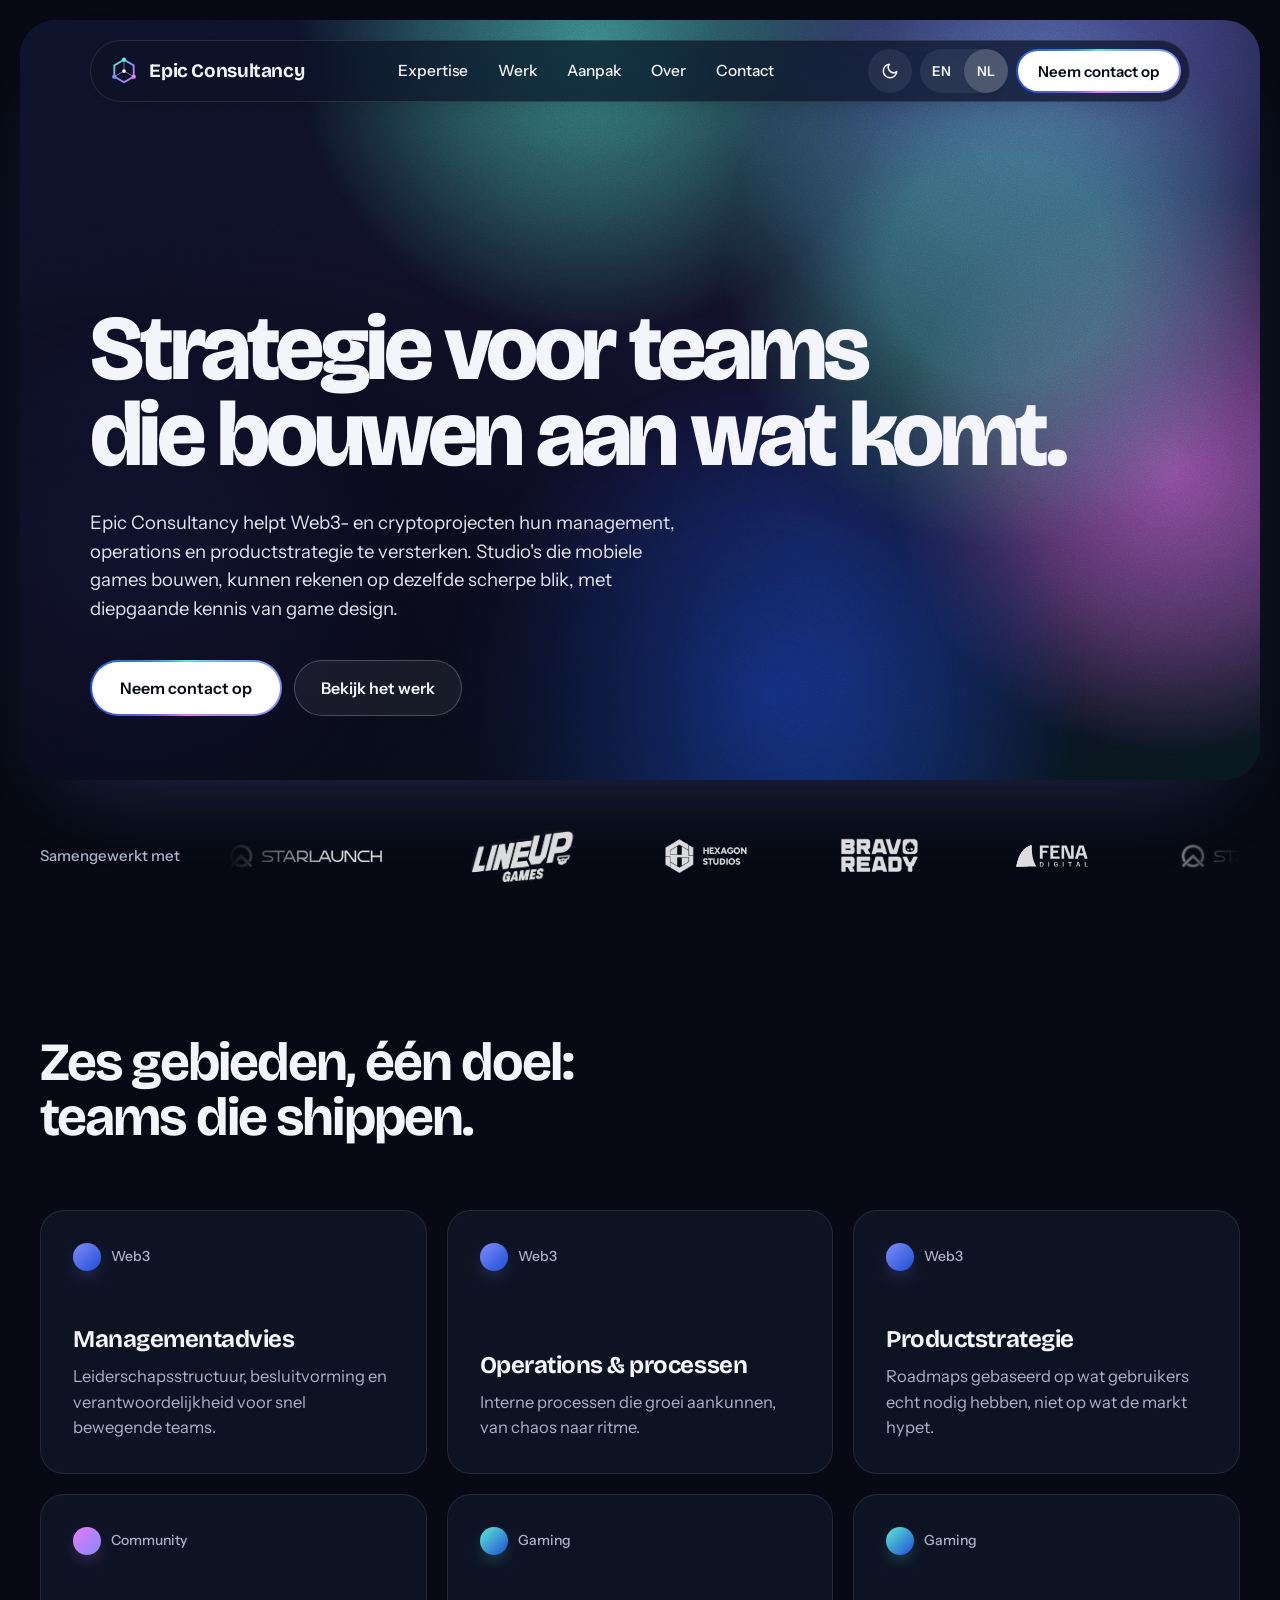
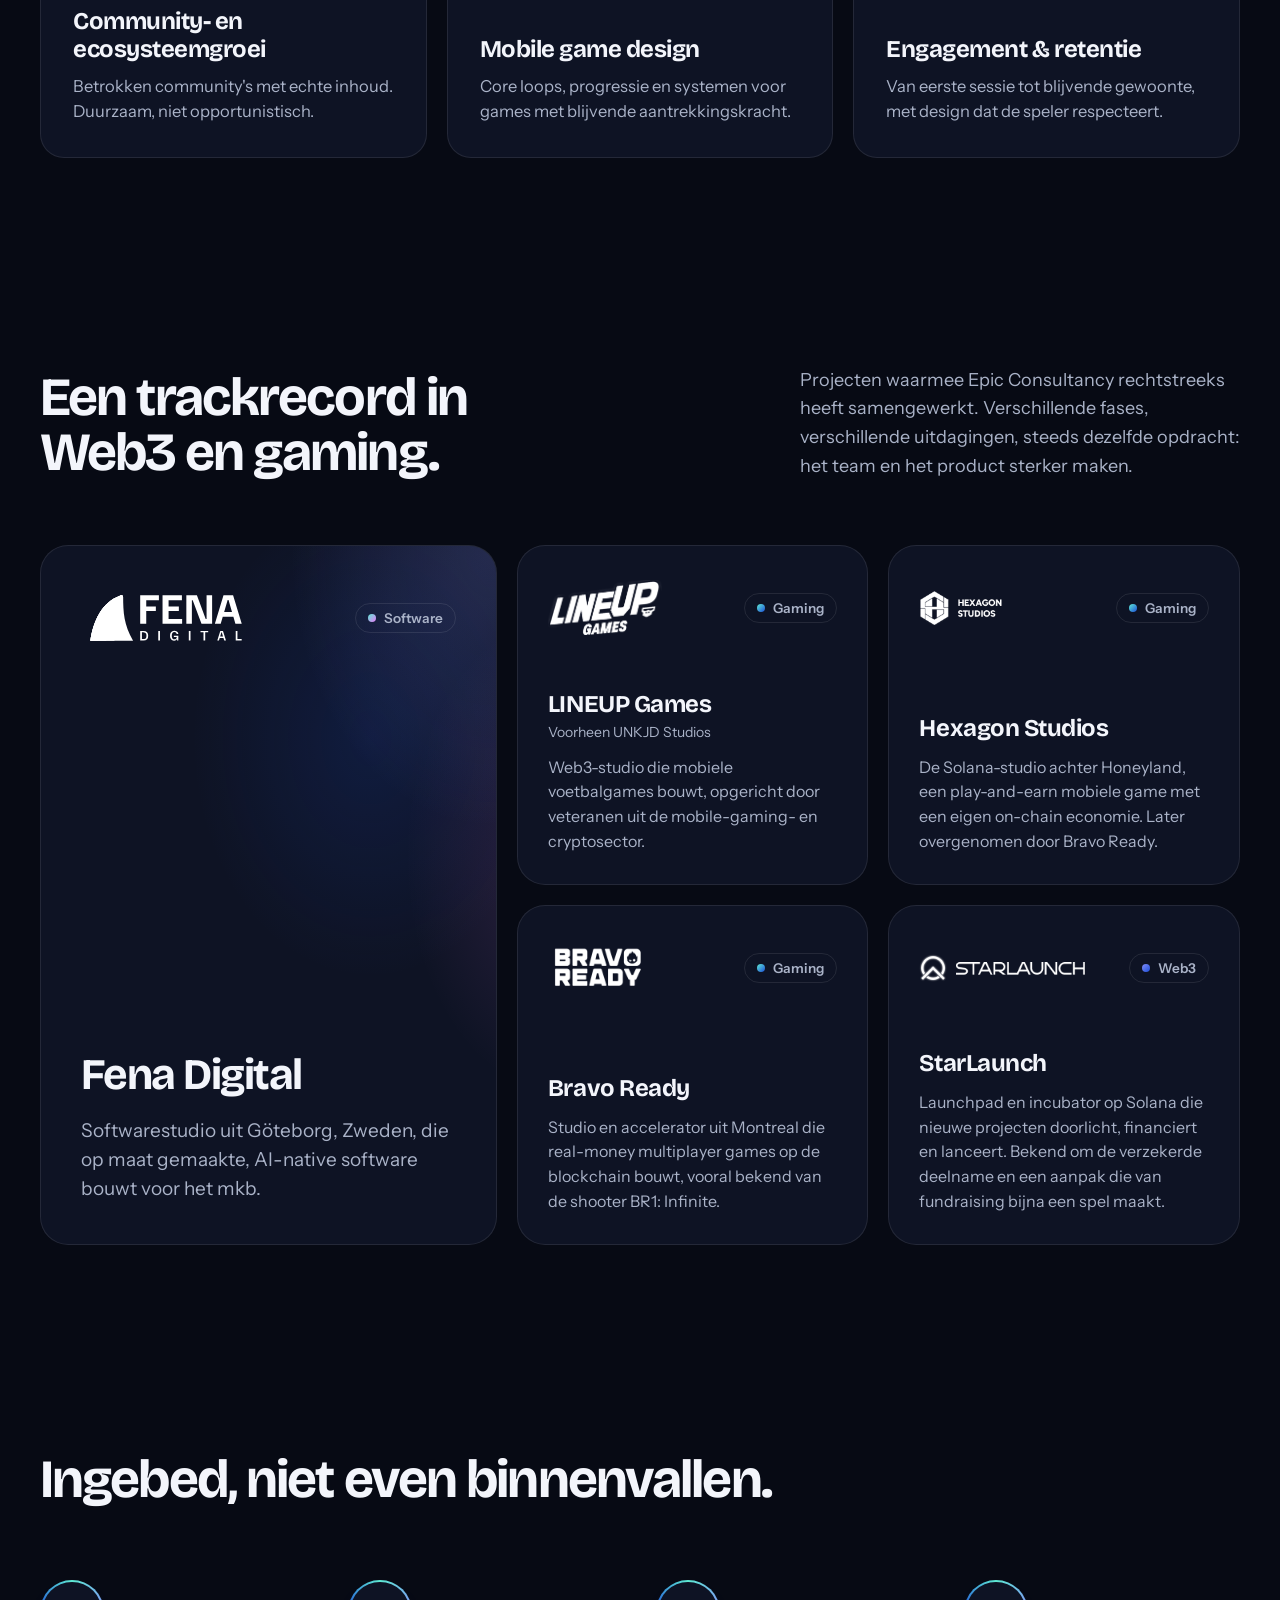
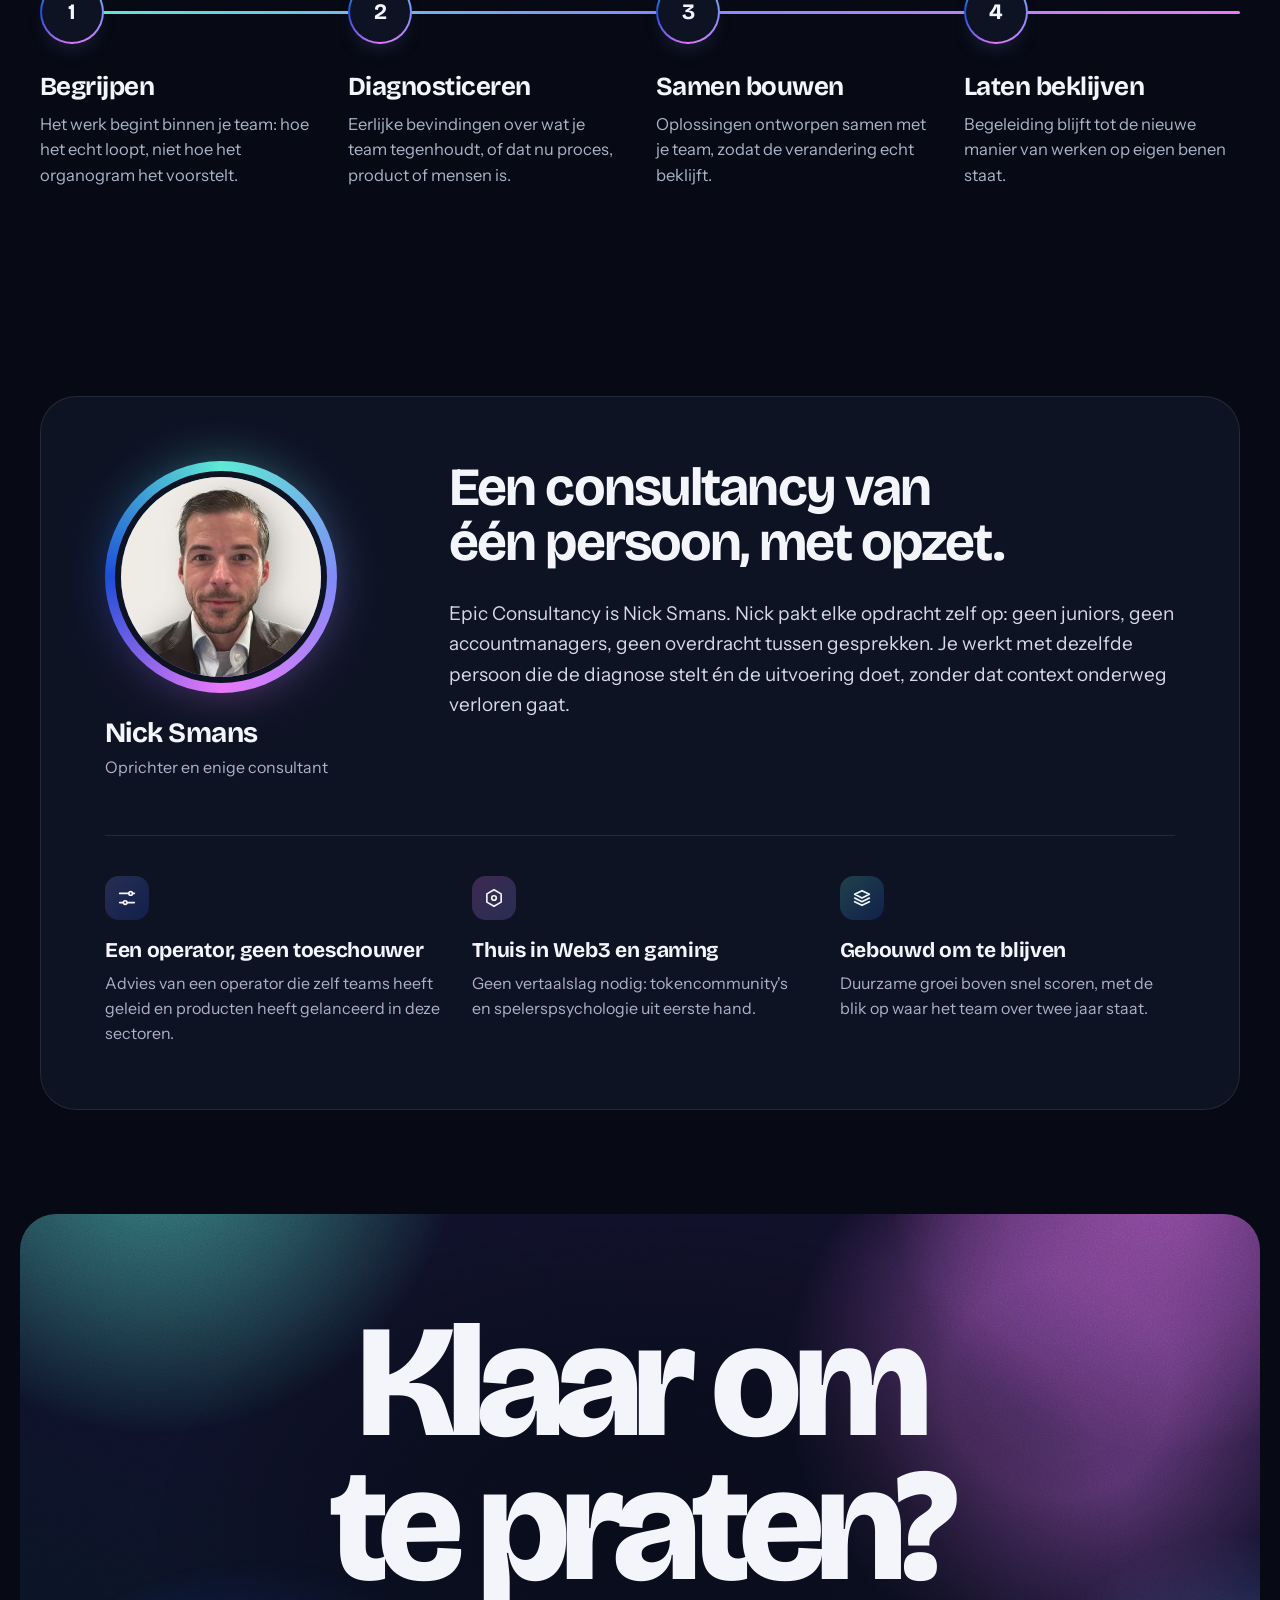
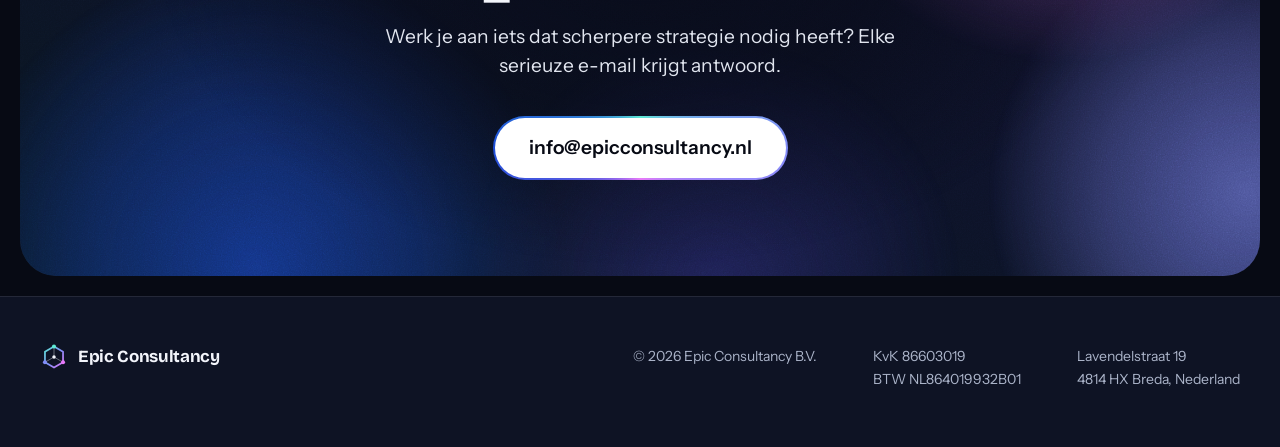
==== nl/index.html @ 9a3203cc "Copy: drop duplicate UNKJD rebrand line, add Dutch comma Co-Authored-By: Claude Opus 5.5 (1M context" ====
<!doctype html>
<html lang="nl">
<head>
<meta charset="UTF-8">
<meta name="viewport" content="width=device-width, initial-scale=1">
<title>Epic Consultancy: Strategische consultancy voor Web3 en gaming</title>
<meta name="description" content="Strategische consultancy voor Web3- en cryptoprojecten: management, operations en productstrategie, plus expertise in mobile game design.">
<link rel="canonical" href="https://epicconsultancy.nl/nl/">
<link rel="alternate" hreflang="en" href="https://epicconsultancy.nl/">
<link rel="alternate" hreflang="nl" href="https://epicconsultancy.nl/nl/">
<link rel="alternate" hreflang="x-default" href="https://epicconsultancy.nl/">
<meta property="og:title" content="Epic Consultancy: Strategische consultancy voor Web3 en gaming">
<meta property="og:description" content="Strategische consultancy voor Web3- en cryptoprojecten: management, operations en productstrategie, plus expertise in mobile game design.">
<meta property="og:type" content="website">
<meta property="og:url" content="https://epicconsultancy.nl/nl/">
<meta property="og:locale" content="nl_NL">
<meta property="og:locale:alternate" content="en_US">
<meta property="og:image" content="https://epicconsultancy.nl/assets/og.png">
<meta property="og:image:width" content="1200">
<meta property="og:image:height" content="630">
<meta property="og:image:alt" content="Epic Consultancy: Strategy for teams building what’s next.">
<meta name="twitter:card" content="summary_large_image">
<link rel="icon" type="image/svg+xml" href="../favicon.svg">
<link rel="preconnect" href="https://fonts.googleapis.com">
<link rel="preconnect" href="https://fonts.gstatic.com" crossorigin>
<link href="https://fonts.googleapis.com/css2?family=Bricolage+Grotesque:opsz,wght@12..96,700..800&amp;family=Instrument+Sans:wght@400..600&amp;display=swap" rel="stylesheet">
<script>try { if (localStorage.getItem('theme') === 'light') document.documentElement.setAttribute('data-theme', 'light'); } catch (e) {}</script>
<link rel="stylesheet" href="../style.css">
<script defer src="../script.js"></script>
</head>
<body>
<a class="skip-link" href="#main">Direct naar inhoud</a>

<svg class="svg-defs" aria-hidden="true" focusable="false" width="0" height="0">
  <defs>
    <linearGradient id="mark-gradient" x1="0" y1="0" x2="1" y2="1">
      <stop class="mark-stop-1" offset="0"></stop>
      <stop class="mark-stop-2" offset=".55"></stop>
      <stop class="mark-stop-3" offset="1"></stop>
    </linearGradient>
  </defs>
</svg>

<header class="site-header">
  <nav class="nav frost" aria-label="Hoofdmenu">
    <a class="brand" href="#top">
      <svg class="mark" width="30" height="30" viewBox="0 0 96 96" aria-hidden="true" focusable="false">
        <path class="mark-hex" d="M48 12 L79 30 L79 66 L48 84 L17 66 L17 30 Z"></path>
        <line class="mark-spoke" x1="48" y1="48" x2="48" y2="12"></line>
        <line class="mark-spoke" x1="48" y1="48" x2="79" y2="66"></line>
        <line class="mark-spoke" x1="48" y1="48" x2="17" y2="66"></line>
        <circle class="mark-node-1" cx="48" cy="12" r="7"></circle>
        <circle class="mark-node-3" cx="79" cy="66" r="7"></circle>
        <circle class="mark-node-2" cx="17" cy="66" r="7"></circle>
        <circle class="mark-core" cx="48" cy="48" r="6"></circle>
      </svg>
      <span class="brand-name">Epic Consultancy</span>
    </a>
    <button class="icon-btn menu-toggle" type="button" aria-expanded="false" aria-controls="nav-links" aria-label="Menu">
      <svg class="icon-open" width="20" height="20" viewBox="0 0 24 24" fill="none" stroke="currentColor" stroke-width="2" stroke-linecap="round" aria-hidden="true" focusable="false"><path d="M4 7h16M4 12h16M4 17h16"></path></svg>
      <svg class="icon-close" width="20" height="20" viewBox="0 0 24 24" fill="none" stroke="currentColor" stroke-width="2" stroke-linecap="round" aria-hidden="true" focusable="false"><path d="M6 6l12 12M18 6L6 18"></path></svg>
    </button>
    <div class="nav-links" id="nav-links">
      <a class="nav-link" href="#expertise">Expertise</a>
      <a class="nav-link" href="#work">Werk</a>
      <a class="nav-link" href="#approach">Aanpak</a>
      <a class="nav-link" href="#about">Over</a>
      <a class="nav-link" href="#contact">Contact</a>
    </div>
    <div class="nav-tools">
      <button class="icon-btn theme-toggle" type="button" aria-label="Schakel thema">
        <svg class="icon-moon" width="18" height="18" viewBox="0 0 24 24" fill="none" stroke="currentColor" stroke-width="2" stroke-linecap="round" stroke-linejoin="round" aria-hidden="true" focusable="false"><path d="M21 12.8A9 9 0 1 1 11.2 3a7 7 0 0 0 9.8 9.8z"></path></svg>
        <svg class="icon-sun" width="18" height="18" viewBox="0 0 24 24" fill="none" stroke="currentColor" stroke-width="2" stroke-linecap="round" stroke-linejoin="round" aria-hidden="true" focusable="false"><circle cx="12" cy="12" r="4"></circle><path d="M12 2v2M12 20v2M4.9 4.9l1.4 1.4M17.7 17.7l1.4 1.4M2 12h2M20 12h2M4.9 19.1l1.4-1.4M17.7 6.3l1.4-1.4"></path></svg>
      </button>
      <div class="lang" role="group" aria-label="Taal">
        <a href="../" hreflang="en" lang="en">EN</a>
        <span aria-current="page">NL</span>
      </div>
      <a class="btn btn-sm nav-cta" href="#contact">Neem contact op</a>
    </div>
  </nav>
</header>

<main id="main">
  <div class="hero-wrap" id="top">
    <div class="hero mesh-panel">
      <div class="mesh" aria-hidden="true">
        <div class="mesh-hue">
          <div class="mesh-layer">
            <div class="blob blob-1"></div>
            <div class="blob blob-2"></div>
            <div class="blob blob-soft blob-3"></div>
            <div class="blob blob-4"></div>
            <div class="blob blob-soft blob-5"></div>
            <div class="follow"></div>
          </div>
        </div>
      </div>
      <svg class="grain" aria-hidden="true" focusable="false">
        <filter id="grain-hero" x="0" y="0" width="100%" height="100%"><feTurbulence type="fractalNoise" baseFrequency="0.82" numOctaves="3" stitchTiles="stitch"></feTurbulence><feColorMatrix type="saturate" values="0"></feColorMatrix></filter>
        <rect width="100%" height="100%" filter="url(#grain-hero)"></rect>
      </svg>
      <div class="veil" aria-hidden="true"></div>

      <div class="hero-inner">
        <div class="hero-copy">
          <h1 class="h1">
            <span class="line line-1"><span>Strategie voor teams</span></span>
            <span class="line line-2"><span>die bouwen aan wat komt.</span></span>
          </h1>
          <p class="hero-intro up">Epic Consultancy helpt Web3- en cryptoprojecten hun management, operations en productstrategie te versterken. Studio's die mobiele games bouwen, kunnen rekenen op dezelfde scherpe blik, met diepgaande kennis van game design.</p>
          <div class="hero-actions up">
            <a class="btn" href="#contact">Neem contact op</a>
            <a class="ghost frost" href="#work">Bekijk het werk</a>
          </div>
        </div>
      </div>
    </div>
  </div>

  <section class="proof wrap up" aria-labelledby="proof-label">
    <p class="proof-label" id="proof-label">Samengewerkt met</p>
    <div class="marquee">
      <div class="marquee-track">
        <div class="logo-set">
          <img src="../assets/logos/starlaunch.png" alt="StarLaunch" width="154" height="26">
          <img src="../assets/logos/lineup.png" alt="LINEUP Games" width="106" height="51">
          <img src="../assets/logos/hexagon.png" alt="Hexagon Studios" width="83" height="34">
          <img src="../assets/logos/bravoready.png" alt="Bravo Ready" width="89" height="46">
          <img src="../assets/logos/fena.svg" alt="Fena Digital" width="80" height="30">
        </div>
        <div class="logo-set" aria-hidden="true">
          <img src="../assets/logos/starlaunch.png" alt="" width="154" height="26">
          <img src="../assets/logos/lineup.png" alt="" width="106" height="51">
          <img src="../assets/logos/hexagon.png" alt="" width="83" height="34">
          <img src="../assets/logos/bravoready.png" alt="" width="89" height="46">
          <img src="../assets/logos/fena.svg" alt="" width="80" height="30">
        </div>
        <div class="logo-set" aria-hidden="true">
          <img src="../assets/logos/starlaunch.png" alt="" width="154" height="26">
          <img src="../assets/logos/lineup.png" alt="" width="106" height="51">
          <img src="../assets/logos/hexagon.png" alt="" width="83" height="34">
          <img src="../assets/logos/bravoready.png" alt="" width="89" height="46">
          <img src="../assets/logos/fena.svg" alt="" width="80" height="30">
        </div>
      </div>
    </div>
  </section>

  <section id="expertise" class="section" aria-labelledby="expertise-title">
    <div class="wrap">
      <h2 class="h2 section-title" id="expertise-title">Zes gebieden, één doel: teams die shippen.</h2>
      <div class="tiles">
        <article class="tile d-web3">
          <p class="tile-domain"><span class="swatch" aria-hidden="true"></span>Web3</p>
          <div class="tile-body">
            <h3 class="h3">Managementadvies</h3>
            <p class="tile-text">Leiderschapsstructuur, besluitvorming en verantwoordelijkheid voor snel bewegende teams.</p>
          </div>
        </article>
        <article class="tile d-web3">
          <p class="tile-domain"><span class="swatch" aria-hidden="true"></span>Web3</p>
          <div class="tile-body">
            <h3 class="h3">Operations &amp; processen</h3>
            <p class="tile-text">Interne processen die groei aankunnen, van chaos naar ritme.</p>
          </div>
        </article>
        <article class="tile d-web3">
          <p class="tile-domain"><span class="swatch" aria-hidden="true"></span>Web3</p>
          <div class="tile-body">
            <h3 class="h3">Productstrategie</h3>
            <p class="tile-text">Roadmaps gebaseerd op wat gebruikers echt nodig hebben, niet op wat de markt hypet.</p>
          </div>
        </article>
        <article class="tile d-comm">
          <p class="tile-domain"><span class="swatch" aria-hidden="true"></span>Community</p>
          <div class="tile-body">
            <h3 class="h3">Community- en ecosysteemgroei</h3>
            <p class="tile-text">Betrokken community's met echte inhoud. Duurzaam, niet opportunistisch.</p>
          </div>
        </article>
        <article class="tile d-game">
          <p class="tile-domain"><span class="swatch" aria-hidden="true"></span>Gaming</p>
          <div class="tile-body">
            <h3 class="h3">Mobile game design</h3>
            <p class="tile-text">Core loops, progressie en systemen voor games met blijvende aantrekkingskracht.</p>
          </div>
        </article>
        <article class="tile d-game">
          <p class="tile-domain"><span class="swatch" aria-hidden="true"></span>Gaming</p>
          <div class="tile-body">
            <h3 class="h3">Engagement &amp; retentie</h3>
            <p class="tile-text">Van eerste sessie tot blijvende gewoonte, met design dat de speler respecteert.</p>
          </div>
        </article>
      </div>
    </div>
  </section>

  <section id="work" class="section" aria-labelledby="work-title">
    <div class="wrap">
      <div class="work-head">
        <h2 class="h2" id="work-title">Een trackrecord in Web3 en gaming.</h2>
        <p class="work-intro">Projecten waarmee Epic Consultancy rechtstreeks heeft samengewerkt. Verschillende fases, verschillende uitdagingen, steeds dezelfde opdracht: het team en het product sterker maken.</p>
      </div>
      <div class="bento">
        <article class="card card-feature d-soft">
          <div class="bloom" aria-hidden="true"></div>
          <div class="flood" aria-hidden="true"></div>
          <div class="card-head">
            <img class="card-logo" src="../assets/logos/fena.svg" alt="" width="170" height="64">
            <span class="tag">Software</span>
          </div>
          <div>
            <h3 class="h3 card-name">Fena Digital</h3>
            <p class="card-desc">Softwarestudio uit Göteborg, Zweden, die op maat gemaakte, AI-native software bouwt voor het mkb.</p>
          </div>
        </article>
        <article class="card d-game">
          <div class="flood" aria-hidden="true"></div>
          <div class="card-head">
            <img class="card-logo" src="../assets/logos/lineup.png" alt="" width="114" height="55">
            <span class="tag">Gaming</span>
          </div>
          <div>
            <h3 class="h3 card-name">LINEUP Games</h3>
            <p class="card-sub">Voorheen UNKJD Studios</p>
            <p class="card-desc">Web3-studio die mobiele voetbalgames bouwt, opgericht door veteranen uit de mobile-gaming- en cryptosector.</p>
          </div>
        </article>
        <article class="card d-game">
          <div class="flood" aria-hidden="true"></div>
          <div class="card-head">
            <img class="card-logo" src="../assets/logos/hexagon.png" alt="" width="83" height="34">
            <span class="tag">Gaming</span>
          </div>
          <div>
            <h3 class="h3 card-name">Hexagon Studios</h3>
            <p class="card-desc">De Solana-studio achter Honeyland, een play-and-earn mobiele game met een eigen on-chain economie. Later overgenomen door Bravo Ready.</p>
          </div>
        </article>
        <article class="card d-game">
          <div class="flood" aria-hidden="true"></div>
          <div class="card-head">
            <img class="card-logo" src="../assets/logos/bravoready.png" alt="" width="100" height="52">
            <span class="tag">Gaming</span>
          </div>
          <div>
            <h3 class="h3 card-name">Bravo Ready</h3>
            <p class="card-desc">Studio en accelerator uit Montreal die real-money multiplayer games op de blockchain bouwt, vooral bekend van de shooter BR1: Infinite.</p>
          </div>
        </article>
        <article class="card d-web3">
          <div class="flood" aria-hidden="true"></div>
          <div class="card-head">
            <img class="card-logo" src="../assets/logos/starlaunch.png" alt="" width="166" height="28">
            <span class="tag">Web3</span>
          </div>
          <div>
            <h3 class="h3 card-name">StarLaunch</h3>
            <p class="card-desc">Launchpad en incubator op Solana die nieuwe projecten doorlicht, financiert en lanceert. Bekend om de verzekerde deelname en een aanpak die van fundraising bijna een spel maakt.</p>
          </div>
        </article>
      </div>
    </div>
  </section>

  <section id="approach" class="section approach" aria-labelledby="approach-title">
    <div class="wrap">
      <h2 class="h2" id="approach-title">Ingebed, niet even binnenvallen.</h2>
      <div class="timeline">
        <div class="track" aria-hidden="true">
          <div class="track-base"></div>
          <div class="track-fill"></div>
          <div class="comet-lane">
            <div class="comet-glow"></div>
            <div class="comet"></div>
          </div>
        </div>
        <ol class="steps">
          <li class="step">
            <span class="node" aria-hidden="true">1</span>
            <div>
              <h3 class="h3">Begrijpen</h3>
              <p class="step-text">Het werk begint binnen je team: hoe het echt loopt, niet hoe het organogram het voorstelt.</p>
            </div>
          </li>
          <li class="step">
            <span class="node" aria-hidden="true">2</span>
            <div>
              <h3 class="h3">Diagnosticeren</h3>
              <p class="step-text">Eerlijke bevindingen over wat je team tegenhoudt, of dat nu proces, product of mensen is.</p>
            </div>
          </li>
          <li class="step">
            <span class="node" aria-hidden="true">3</span>
            <div>
              <h3 class="h3">Samen bouwen</h3>
              <p class="step-text">Oplossingen ontworpen samen met je team, zodat de verandering echt beklijft.</p>
            </div>
          </li>
          <li class="step">
            <span class="node" aria-hidden="true">4</span>
            <div>
              <h3 class="h3">Laten beklijven</h3>
              <p class="step-text">Begeleiding blijft tot de nieuwe manier van werken op eigen benen staat.</p>
            </div>
          </li>
        </ol>
      </div>
    </div>
  </section>

  <section id="about" class="section" aria-labelledby="about-title">
    <div class="wrap">
      <div class="about-panel">
        <div class="about-top">
          <div class="about-person">
            <div class="ring">
              <img class="portrait" src="../assets/nick-smans.jpg" alt="Nick Smans" width="200" height="200">
            </div>
            <div>
              <p class="person-name">Nick Smans</p>
              <p class="person-role">Oprichter en enige consultant</p>
            </div>
          </div>
          <div class="about-copy">
            <h2 class="h2" id="about-title">Een consultancy van één persoon, met opzet.</h2>
            <p class="about-bio">Epic Consultancy is Nick Smans. Nick pakt elke opdracht zelf op: geen juniors, geen accountmanagers, geen overdracht tussen gesprekken. Je werkt met dezelfde persoon die de diagnose stelt én de uitvoering doet, zonder dat context onderweg verloren gaat.</p>
          </div>
        </div>
        <ul class="reasons">
          <li class="d-web3">
            <span class="chip" aria-hidden="true">
              <svg width="22" height="22" viewBox="0 0 24 24" fill="none" stroke-width="1.8" stroke-linecap="round" stroke-linejoin="round" focusable="false"><path d="M4 7h10M18 7h2M4 17h4M12 17h8"></path><circle cx="16" cy="7" r="2"></circle><circle cx="10" cy="17" r="2"></circle></svg>
            </span>
            <h3 class="reason-title">Een operator, geen toeschouwer</h3>
            <p class="reason-text">Advies van een operator die zelf teams heeft geleid en producten heeft gelanceerd in deze sectoren.</p>
          </li>
          <li class="d-comm">
            <span class="chip" aria-hidden="true">
              <svg width="22" height="22" viewBox="0 0 24 24" fill="none" stroke-width="1.8" stroke-linecap="round" stroke-linejoin="round" focusable="false"><path d="M12 3l7.8 4.5v9L12 21l-7.8-4.5v-9z"></path><circle cx="12" cy="12" r="2.5"></circle></svg>
            </span>
            <h3 class="reason-title">Thuis in Web3 en gaming</h3>
            <p class="reason-text">Geen vertaalslag nodig: tokencommunity's en spelerspsychologie uit eerste hand.</p>
          </li>
          <li class="d-game">
            <span class="chip" aria-hidden="true">
              <svg width="22" height="22" viewBox="0 0 24 24" fill="none" stroke-width="1.8" stroke-linecap="round" stroke-linejoin="round" focusable="false"><path d="M12 4l8 4-8 4-8-4z"></path><path d="M4 12l8 4 8-4"></path><path d="M4 16l8 4 8-4"></path></svg>
            </span>
            <h3 class="reason-title">Gebouwd om te blijven</h3>
            <p class="reason-text">Duurzame groei boven snel scoren, met de blik op waar het team over twee jaar staat.</p>
          </li>
        </ul>
      </div>
    </div>
  </section>

  <section id="contact" class="contact-wrap" aria-labelledby="contact-title">
    <div class="contact mesh-panel">
      <div class="mesh" aria-hidden="true">
        <div class="mesh-hue">
          <div class="mesh-layer">
            <div class="blob blob-soft blob-1"></div>
            <div class="blob blob-2"></div>
            <div class="blob blob-3"></div>
            <div class="blob blob-4"></div>
            <div class="blob blob-soft blob-5"></div>
            <div class="follow follow-b"></div>
          </div>
        </div>
      </div>
      <svg class="grain" aria-hidden="true" focusable="false">
        <filter id="grain-contact" x="0" y="0" width="100%" height="100%"><feTurbulence type="fractalNoise" baseFrequency="0.82" numOctaves="3" seed="7" stitchTiles="stitch"></feTurbulence><feColorMatrix type="saturate" values="0"></feColorMatrix></filter>
        <rect width="100%" height="100%" filter="url(#grain-contact)"></rect>
      </svg>
      <div class="veil" aria-hidden="true"></div>

      <div class="contact-inner">
        <h2 class="talk" id="contact-title">Klaar om te praten?</h2>
        <p class="contact-sub">Werk je aan iets dat scherpere strategie nodig heeft? Elke serieuze e-mail krijgt antwoord.</p>
        <a class="btn btn-lg" href="mailto:info@epicconsultancy.nl">info@epicconsultancy.nl</a>
      </div>
    </div>
  </section>
</main>

<footer class="footer">
  <div class="wrap footer-inner">
    <a class="brand" href="#top">
      <svg class="mark" width="28" height="28" viewBox="0 0 96 96" aria-hidden="true" focusable="false">
        <path class="mark-hex" d="M48 12 L79 30 L79 66 L48 84 L17 66 L17 30 Z"></path>
        <line class="mark-spoke" x1="48" y1="48" x2="48" y2="12"></line>
        <line class="mark-spoke" x1="48" y1="48" x2="79" y2="66"></line>
        <line class="mark-spoke" x1="48" y1="48" x2="17" y2="66"></line>
        <circle class="mark-node-1" cx="48" cy="12" r="7"></circle>
        <circle class="mark-node-3" cx="79" cy="66" r="7"></circle>
        <circle class="mark-node-2" cx="17" cy="66" r="7"></circle>
        <circle class="mark-core" cx="48" cy="48" r="6"></circle>
      </svg>
      <span class="brand-name">Epic Consultancy</span>
    </a>
    <div class="footer-facts">
      <p>© 2026 Epic Consultancy B.V.</p>
      <p>KvK 86603019<br>BTW NL864019932B01</p>
      <p>Lavendelstraat 19<br>4814 HX Breda, Nederland</p>
    </div>
  </div>
</footer>
</body>
</html>
---- style.css ----
/* =========================================================================
   Epic Consultancy, V3 "Prism Night"
   Ported from the A2 Night design-canvas artboard to plain static CSS.
   Dark (Night) is the default for every visitor; [data-theme="light"] on
   <html> switches to the light twin. Progressive enhancement throughout:
   every animation ends visible, nothing is hidden waiting for script.js,
   and everything script-dependent is gated on html.js.
   ========================================================================= */

/* Animatable angle for the rotating conic rings (buttons, approach nodes). */
@property --angle {
  syntax: '<angle>';
  inherits: false;
  initial-value: 0deg;
}

/* -------------------------------------------------------------------------
   Theme tokens: Night (default)
   ------------------------------------------------------------------------- */
:root {
  color-scheme: dark;

  /* Ground, surfaces and text */
  --ground: #070A14;
  --panel: #0E1324;
  --ink: #F3F5FB;
  --ink-rgb: 243, 245, 251;
  --lead: #E1E5EF;
  --body: #D5DAE6;
  --muted: #AAB3C8;
  --line: rgba(255, 255, 255, 0.09);
  --focus: #5EEAD4;
  --shade: 0, 0, 0;

  /* Hero and contact mesh panels */
  --hero-bg: linear-gradient(160deg, #0D1228 0%, #120E27 55%, #08161D 100%);
  --contact-bg: linear-gradient(200deg, #120E27 0%, #0D1228 60%, #08161D 100%);
  --hero-shadow: rgba(129, 140, 248, 0.3);
  --m1: 129, 140, 248;   /* violet  #818CF8 */
  --m2: 232, 121, 249;   /* magenta #E879F9 */
  --m3: 94, 234, 212;    /* teal    #5EEAD4 */
  --m4: 29, 78, 216;     /* blue    #1D4ED8 */
  --m5: 49, 46, 129;     /* indigo  #312E81 */
  --mesh-op: 0.7;
  --mesh-intensity: 0.85;
  --follow-core: rgba(94, 234, 212, 0.55);
  --follow-core-b: rgba(232, 121, 249, 0.5);
  --follow-a: 94, 234, 212;
  --follow-b: 232, 121, 249;
  --veil-hero: radial-gradient(75% 85% at 12% 88%, rgba(7, 10, 20, 0.72) 0%, rgba(7, 10, 20, 0.55) 38%, rgba(7, 10, 20, 0) 72%);
  --veil-contact: radial-gradient(50% 62% at 50% 50%, rgba(7, 10, 20, 0.66) 0%, rgba(7, 10, 20, 0.5) 40%, rgba(7, 10, 20, 0) 78%);
  /* Phones only (see Responsive): on a narrow panel the intro runs out past
     the radial veil, where the teal blob plus the pointer light could drop
     it to 4.26:1. This floor keeps every line at 4.5:1 or better. */
  --veil-hero-floor: linear-gradient(to top, rgba(7, 10, 20, 0.28) 0%, rgba(7, 10, 20, 0.28) 55%, rgba(7, 10, 20, 0) 78%);

  /* Nav glass, language switch, buttons */
  --glass: rgba(14, 19, 36, 0.72);
  --glass-edge: rgba(255, 255, 255, 0.1);
  --chip-bg: rgba(var(--ink-rgb), 0.07);
  --lang-hover: rgba(255, 255, 255, 0.12);
  --lang-on: rgba(255, 255, 255, 0.16);
  --btn-bg: #FFFFFF;
  --btn-ink: #070A14;
  --spectrum: #5EEAD4, #818CF8, #E879F9, #1D4ED8, #5EEAD4;
  --ghost-bg: rgba(255, 255, 255, 0.06);
  --ghost-edge: rgba(255, 255, 255, 0.22);
  --ghost-bg-hover: rgba(255, 255, 255, 0.12);
  --ghost-edge-hover: rgba(255, 255, 255, 0.4);

  /* Client logos are white artwork: all-white on Night */
  --logo: brightness(0) invert(1);
  --logo-hover: brightness(0) invert(1);

  /* Domain colour pairs (swatches, tag dots, chips, tile glow) */
  --web3-a: 129, 140, 248;
  --web3-b: 29, 78, 216;
  --comm-a: 232, 121, 249;
  --comm-b: 129, 140, 248;
  --game-a: 94, 234, 212;
  --game-b: 29, 78, 216;
  --soft-a: 94, 234, 212;
  --soft-b: 232, 121, 249;
  --glow-a: 0.16;
  --glow-b: 0.09;

  /* Work cards: resting bloom and the hover flood */
  --card-shadow: rgba(129, 140, 248, 0.4);
  --flood-base: #141938;
  --fl-p: 129, 140, 248;
  --fl-a: 29, 78, 216;
  --fl-b: 232, 121, 249;
  --fl-pa: 0.35;
  --fl-ca: 0.45;
  --on-flood: #FFFFFF;
  --bloom-1: 129, 140, 248;
  --bloom-2: 29, 78, 216;
  --bloom-3: 232, 121, 249;

  /* Approach timeline */
  --comet: 129, 140, 248;
  --spark: 255, 255, 255;
  --node-shadow: rgba(129, 140, 248, 0.45);

  /* Brand mark (network hex) */
  --mark-1: #5EEAD4;
  --mark-2: #818CF8;
  --mark-3: #E879F9;
}

/* -------------------------------------------------------------------------
   Theme tokens: light twin
   Same brand triad, light and airy in the mesh. Text-coloured accents (the
   mark, the focus ring) use the deeper triad #0F766E / #4F46E5 / #A21CAF.
   Component treatment (dark buttons, white glass and veils, cards that
   flood dark on hover) follows the artboard's light "prism" palette.
   ------------------------------------------------------------------------- */
[data-theme="light"] {
  color-scheme: light;

  --ground: #F6F7FB;
  --panel: #FFFFFF;
  --ink: #0E1020;
  --ink-rgb: 14, 16, 32;
  --lead: #1E2236;
  --body: #23263A;
  --muted: #4A5068;
  --line: #E3E6F0;
  --focus: #4F46E5;
  --shade: 14, 16, 32;

  --hero-bg: linear-gradient(160deg, #F4F5FF 0%, #FBF3FB 55%, #F1FBFA 100%);
  --contact-bg: linear-gradient(200deg, #F5F3FF 0%, #FDF4FF 60%, #F0FBFA 100%);
  --hero-shadow: rgba(79, 70, 229, 0.28);
  --m1: 165, 180, 252;   /* violet  #A5B4FC */
  --m2: 240, 171, 252;   /* magenta #F0ABFC */
  --m3: 94, 234, 212;    /* teal    #5EEAD4 */
  --m4: 125, 211, 252;   /* sky     #7DD3FC */
  --m5: 153, 246, 228;   /* mint    #99F6E4 */
  --mesh-op: 1;
  --follow-core: rgba(255, 255, 255, 0.85);
  --follow-core-b: rgba(255, 255, 255, 0.8);
  --follow-a: 94, 234, 212;
  --follow-b: 240, 171, 252;
  --veil-hero: radial-gradient(75% 85% at 12% 88%, rgba(255, 255, 255, 0.62) 0%, rgba(255, 255, 255, 0.5) 38%, rgba(255, 255, 255, 0) 72%);
  --veil-contact: radial-gradient(50% 62% at 50% 50%, rgba(255, 255, 255, 0.62) 0%, rgba(255, 255, 255, 0.45) 40%, rgba(255, 255, 255, 0) 78%);
  --veil-hero-floor: linear-gradient(transparent, transparent);

  --glass: rgba(255, 255, 255, 0.74);
  --glass-edge: rgba(255, 255, 255, 0.8);
  --lang-hover: rgba(255, 255, 255, 0.7);
  --lang-on: #FFFFFF;
  --btn-bg: #0E1020;
  --btn-ink: #FFFFFF;
  --spectrum: #14B8A6, #6366F1, #D946EF, #0EA5E9, #14B8A6;
  --ghost-bg: rgba(255, 255, 255, 0.74);
  --ghost-edge: rgba(14, 16, 32, 0.14);
  --ghost-bg-hover: #FFFFFF;
  --ghost-edge-hover: rgba(14, 16, 32, 0.3);

  /* All-black logos on light; white again on a flooded (dark) card */
  --logo: brightness(0);
  --logo-hover: brightness(0) invert(1);

  --glow-a: 0.30;
  --glow-b: 0.16;

  --card-shadow: rgba(79, 70, 229, 0.45);
  --flood-base: #15163A;
  --fl-p: 232, 121, 249;
  --fl-a: 79, 70, 229;
  --fl-b: 15, 118, 110;
  --fl-pa: 0.4;
  --fl-ca: 0.55;
  --bloom-1: 129, 140, 248;
  --bloom-2: 94, 234, 212;
  --bloom-3: 232, 121, 249;

  --comet: 99, 102, 241;
  --node-shadow: rgba(79, 70, 229, 0.4);

  --mark-1: #0F766E;
  --mark-2: #4F46E5;
  --mark-3: #A21CAF;
}

/* -------------------------------------------------------------------------
   Base
   ------------------------------------------------------------------------- */
*,
*::before,
*::after { box-sizing: border-box; }

html {
  background: var(--ground);
  -webkit-text-size-adjust: 100%;
  text-size-adjust: 100%;
}

@media (prefers-reduced-motion: no-preference) {
  html { scroll-behavior: smooth; }
}

body {
  position: relative;
  margin: 0;
  overflow-x: hidden;
  background: var(--ground);
  color: var(--ink);
  font-family: 'Instrument Sans', system-ui, sans-serif;
  font-size: 16px;
  line-height: 1.5;
  -webkit-font-smoothing: antialiased;
  text-rendering: optimizeLegibility;
}

img { display: block; max-width: 100%; height: auto; }

a { color: inherit; }

a:focus-visible,
button:focus-visible {
  outline: 3px solid var(--focus);
  outline-offset: 3px;
}

h1, h2, h3, p, ul, ol { margin: 0; }

.visually-hidden {
  position: absolute !important;
  width: 1px;
  height: 1px;
  padding: 0;
  margin: -1px;
  overflow: hidden;
  clip: rect(0, 0, 0, 0);
  white-space: nowrap;
  border: 0;
}

.skip-link {
  position: absolute;
  top: 12px;
  left: 12px;
  z-index: 100;
  padding: 12px 18px;
  border-radius: 999px;
  background: var(--btn-bg);
  color: var(--btn-ink);
  font-weight: 600;
  text-decoration: none;
  transform: translateY(-200%);
}

.skip-link:focus { transform: none; }

/* Hidden gradient definitions shared by every brand mark on the page. A
   zero-size SVG (not display:none, which would break the url() reference). */
.svg-defs { position: absolute; width: 0; height: 0; overflow: hidden; }
.mark-stop-1 { stop-color: var(--mark-1); }
.mark-stop-2 { stop-color: var(--mark-2); }
.mark-stop-3 { stop-color: var(--mark-3); }

/* -------------------------------------------------------------------------
   Layout and type scale
   ------------------------------------------------------------------------- */
.wrap {
  max-width: 1320px;
  margin: 0 auto;
  padding-left: clamp(20px, 4vw, 40px);
  padding-right: clamp(20px, 4vw, 40px);
}

.section { padding-top: 104px; padding-bottom: 104px; }

.h1,
.h2,
.h3,
.talk {
  font-family: 'Bricolage Grotesque', system-ui, sans-serif;
  font-weight: 700;
  color: var(--ink);
}

.h2 {
  font-size: clamp(38px, 4.2vw, 60px);
  line-height: 1.02;
  letter-spacing: -0.035em;
  text-wrap: balance;
}

.h3 {
  font-size: 24px;
  line-height: 1.15;
  letter-spacing: -0.02em;
}

.frost {
  -webkit-backdrop-filter: blur(16px) saturate(1.4);
  backdrop-filter: blur(16px) saturate(1.4);
}

/* -------------------------------------------------------------------------
   Brand mark (network hex)
   ------------------------------------------------------------------------- */
.mark { display: block; flex-shrink: 0; }
.mark-hex { fill: none; stroke: url(#mark-gradient); stroke-width: 6; stroke-linejoin: round; }
.mark-spoke { stroke: var(--ink); stroke-opacity: 0.45; stroke-width: 3; }
.mark-node-1 { fill: var(--mark-1); }
.mark-node-2 { fill: var(--mark-2); }
.mark-node-3 { fill: var(--mark-3); }
.mark-core { fill: var(--ink); }

.brand {
  display: inline-flex;
  align-items: center;
  gap: 10px;
  min-height: 44px;
  color: var(--ink);
  text-decoration: none;
}

.brand-name {
  font-family: 'Bricolage Grotesque', system-ui, sans-serif;
  font-weight: 700;
  font-size: 19px;
  letter-spacing: -0.02em;
  white-space: nowrap;
}

/* -------------------------------------------------------------------------
   Nav
   The header sits absolutely over the top of the hero panel, so the banner
   landmark holds only the nav and <main> starts at the headline. The hero
   reserves the room through --nav-space (see Hero).
   ------------------------------------------------------------------------- */
.site-header {
  position: absolute;
  top: 20px;
  left: 20px;
  right: 20px;
  z-index: 10;
  padding: 20px clamp(14px, 5.5vw, 80px) 0;
}

.nav {
  display: flex;
  flex-wrap: wrap;
  align-items: center;
  justify-content: space-between;
  gap: 8px 12px;
  padding: 8px 8px 8px 18px;
  border-radius: 999px;
  background: var(--glass);
  border: 1px solid var(--glass-edge);
  box-shadow: 0 12px 32px -20px rgba(var(--shade), 0.4);
  animation: down 0.9s cubic-bezier(0.16, 1, 0.3, 1) 0.15s both;
}

.brand { order: 0; }
.nav-links { order: 1; display: flex; align-items: center; gap: 2px; }
.nav-tools { order: 2; display: flex; align-items: center; gap: 8px; }

.nav-link {
  display: inline-flex;
  align-items: center;
  min-height: 44px;
  padding: 0 14px;
  border-radius: 999px;
  font-size: 15.5px;
  font-weight: 500;
  color: var(--ink);
  text-decoration: none;
  white-space: nowrap;
  transition: background-color 0.25s;
}

.nav-link:hover { background: rgba(var(--ink-rgb), 0.07); }

/* Round 44px icon buttons: theme toggle and mobile menu. */
.icon-btn {
  display: inline-grid;
  place-items: center;
  width: 44px;
  height: 44px;
  padding: 0;
  border: 0;
  border-radius: 999px;
  background: var(--chip-bg);
  color: var(--ink);
  cursor: pointer;
  transition: background-color 0.25s;
}

.icon-btn:hover { background: var(--lang-hover); }
.icon-btn svg { display: block; }

/* Both buttons only do something once script.js has run, so they stay
   hidden until it sets html.js (same contract as the old site): without JS
   the page is simply dark and the nav links stay visible. */
.theme-toggle,
.menu-toggle { display: none; }
html.js .theme-toggle { display: inline-grid; }

/* Moon showing = currently dark; sun showing = currently light. */
.theme-toggle .icon-sun { display: none; }
[data-theme="light"] .theme-toggle .icon-sun { display: block; }
[data-theme="light"] .theme-toggle .icon-moon { display: none; }

.menu-toggle .icon-close { display: none; }
.nav-open .menu-toggle .icon-open { display: none; }
.nav-open .menu-toggle .icon-close { display: block; }

/* Language switch: the current language is a plain span, the other a link. */
.lang {
  display: flex;
  align-items: center;
  border-radius: 999px;
  background: var(--chip-bg);
}

.lang > * {
  display: inline-grid;
  place-items: center;
  min-width: 44px;
  min-height: 44px;
  border-radius: 999px;
  font-size: 13.5px;
  font-weight: 600;
  color: var(--ink);
  text-decoration: none;
}

.lang a { transition: background-color 0.25s; }
.lang a:hover { background: var(--lang-hover); }

.lang [aria-current="page"] {
  background: var(--lang-on);
  box-shadow: 0 2px 8px -3px rgba(var(--shade), 0.3);
}

/* -------------------------------------------------------------------------
   Buttons
   ------------------------------------------------------------------------- */
.btn {
  position: relative;
  display: inline-flex;
  align-items: center;
  justify-content: center;
  min-height: 56px;
  padding: 0 28px;
  border-radius: 999px;
  border: 2px solid transparent;
  background:
    linear-gradient(var(--btn-bg), var(--btn-bg)) padding-box,
    conic-gradient(from var(--angle), var(--spectrum)) border-box;
  color: var(--btn-ink);
  font-family: 'Instrument Sans', system-ui, sans-serif;
  font-weight: 600;
  font-size: 16px;
  line-height: 1;
  text-decoration: none;
  white-space: nowrap;
}

/* Soft spectrum halo that fades in behind the button on hover/focus. */
.btn::before {
  content: "";
  position: absolute;
  inset: -2px;
  z-index: -1;
  border-radius: inherit;
  background: conic-gradient(from var(--angle), var(--spectrum));
  filter: blur(14px);
  opacity: 0;
  transition: opacity 0.45s ease;
}

.btn:hover,
.btn:hover::before,
.btn:focus-visible,
.btn:focus-visible::before { animation: angle 2.6s linear infinite; }

.btn:hover::before,
.btn:focus-visible::before { opacity: 0.6; }

.btn-sm { min-height: 44px; padding: 0 20px; font-size: 15px; }
.btn-lg { min-height: 64px; padding: 0 34px; font-size: clamp(16px, 1.5vw, 20px); }

.ghost {
  display: inline-flex;
  align-items: center;
  justify-content: center;
  min-height: 56px;
  padding: 0 26px;
  border-radius: 999px;
  background: var(--ghost-bg);
  border: 1px solid var(--ghost-edge);
  color: var(--ink);
  font-weight: 600;
  font-size: 16px;
  line-height: 1;
  text-decoration: none;
  white-space: nowrap;
  transition: background-color 0.3s, border-color 0.3s;
}

.ghost:hover { background: var(--ghost-bg-hover); border-color: var(--ghost-edge-hover); }

/* -------------------------------------------------------------------------
   Mesh panels (hero and contact)
   Five drifting blobs and a pointer-following light under a grain layer and
   a veil that keeps the copy readable. script.js sets --px/--py from the
   pointer; the defaults below park the light when there is no pointer.
   ------------------------------------------------------------------------- */
.mesh-panel {
  position: relative;
  border-radius: 36px;
  overflow: hidden;
  isolation: isolate;
}

.mesh {
  position: absolute;
  inset: 0;
  animation: meshIn 2s cubic-bezier(0.16, 1, 0.3, 1) both;
}

.mesh-hue {
  position: absolute;
  inset: 0;
  opacity: var(--mesh-op);
  animation: hue 26s ease-in-out infinite alternate;
}

.mesh-layer {
  position: absolute;
  inset: 0;
  opacity: var(--mesh-intensity);
}

.blob {
  --a: 0.95;
  --a-mid: 0.5;
  position: absolute;
  aspect-ratio: 1 / 1;
  border-radius: 50%;
  background: radial-gradient(closest-side, rgba(var(--c), var(--a)), rgba(var(--c), var(--a-mid)) 55%, rgba(var(--c), 0));
  animation: var(--drift) var(--dur) ease-in-out infinite alternate;
  will-change: transform;
}

.blob-soft { --a: 0.9; --a-mid: 0.45; }

.follow {
  --fa: var(--follow-a);
  position: absolute;
  left: 0;
  top: 0;
  width: 560px;
  height: 560px;
  border-radius: 50%;
  background: radial-gradient(closest-side, var(--follow-core), rgba(var(--fa), 0.55) 40%, rgba(var(--fa), 0));
  transform: translate3d(calc(var(--px) - 280px), calc(var(--py) - 280px), 0);
  transition: transform 1.6s cubic-bezier(0.16, 1, 0.3, 1);
  will-change: transform;
}

.follow-b {
  --fa: var(--follow-b);
  background: radial-gradient(closest-side, var(--follow-core-b), rgba(var(--fa), 0.55) 40%, rgba(var(--fa), 0));
}

.grain {
  position: absolute;
  inset: 0;
  width: 100%;
  height: 100%;
  opacity: 0.34;
  mix-blend-mode: overlay;
  pointer-events: none;
}

.veil { position: absolute; inset: 0; pointer-events: none; }

/* -------------------------------------------------------------------------
   Hero
   ------------------------------------------------------------------------- */
.hero-wrap { padding: 20px 20px 0; }

.hero {
  --px: 980px;
  --py: 250px;
  --nav-space: 62px;
  background: var(--hero-bg);
  box-shadow: 0 40px 90px -50px var(--hero-shadow);
}

.hero .veil { background: var(--veil-hero); }

.hero .blob-1 { --c: var(--m1); --drift: driftA; --dur: 19s; width: max(54%, 420px); left: 56%; top: -38%; }
.hero .blob-2 { --c: var(--m2); --drift: driftB; --dur: 23s; width: max(46%, 360px); left: 70%; top: 22%; }
.hero .blob-3 { --c: var(--m3); --drift: driftC; --dur: 16s; width: max(48%, 380px); left: 22%; top: -36%; }
.hero .blob-4 { --c: var(--m4); --drift: driftD; --dur: 21s; width: max(52%, 400px); left: 34%; top: 46%; }
.hero .blob-5 { --c: var(--m5); --drift: driftE; --dur: 25s; width: max(44%, 360px); left: -12%; top: 38%; }

.hero-inner {
  position: relative;
  z-index: 2;
  display: flex;
  flex-direction: column;
  min-height: 760px;
  padding: calc(20px + var(--nav-space)) clamp(14px, 5.5vw, 80px) clamp(32px, 5vw, 72px);
}

.hero-copy { margin-top: auto; padding-top: 72px; }

.h1 {
  font-weight: 800;
  font-size: clamp(46px, 7.2vw, 112px);
  line-height: 0.94;
  letter-spacing: -0.045em;
  font-variation-settings: "opsz" 96;
}

/* Each headline line rises out of its own clipping mask. */
.line {
  display: block;
  overflow: hidden;
  padding-bottom: 0.12em;
  margin-bottom: -0.12em;
}

.line > span {
  display: block;
  text-wrap: balance;
  animation: rise 1.2s cubic-bezier(0.16, 1, 0.3, 1) both;
}
.line-1 > span { animation-delay: 0.45s; }
.line-2 > span { animation-delay: 0.62s; }

.hero-intro {
  margin-top: 30px;
  max-width: 33em;
  font-size: clamp(17px, 1.45vw, 20px);
  line-height: 1.55;
  color: var(--lead);
}

.hero-actions {
  display: flex;
  flex-wrap: wrap;
  gap: 12px;
  margin-top: 36px;
}

.up { animation: up 1s cubic-bezier(0.16, 1, 0.3, 1) both; }
.hero-intro.up { animation-delay: 0.9s; }
.hero-actions.up { animation-delay: 1.05s; }

/* -------------------------------------------------------------------------
   Proof strip: "Worked with" logo marquee
   Three identical logo sets; the track slides one set (a third) and loops.
   Sets two and three are aria-hidden duplicates.
   ------------------------------------------------------------------------- */
.proof {
  display: flex;
  flex-wrap: wrap;
  align-items: center;
  gap: 16px 48px;
  min-height: 152px;
  padding-top: 44px;
  padding-bottom: 44px;
}

.proof.up { animation-delay: 1.25s; }

.proof-label {
  flex: 0 0 auto;
  font-size: 15px;
  font-weight: 500;
  color: var(--muted);
}

.marquee {
  flex: 1 1 480px;
  min-width: 0;
  overflow: hidden;
  -webkit-mask-image: linear-gradient(90deg, transparent, #000 11%, #000 89%, transparent);
  mask-image: linear-gradient(90deg, transparent, #000 11%, #000 89%, transparent);
}

.marquee-track { display: flex; width: max-content; animation: marquee 34s linear infinite; }
.marquee:hover .marquee-track { animation-play-state: paused; }

.logo-set {
  display: flex;
  flex-shrink: 0;
  align-items: center;
  gap: 88px;
  min-height: 64px;
  padding-right: 88px;
}

.logo-set img { flex-shrink: 0; max-width: none; filter: var(--logo); opacity: 0.86; }

/* -------------------------------------------------------------------------
   Domain colours (shared by tiles, work cards, tags and about chips)
   ------------------------------------------------------------------------- */
.d-web3 { --c1: var(--web3-a); --c2: var(--web3-b); }
.d-comm { --c1: var(--comm-a); --c2: var(--comm-b); }
.d-game { --c1: var(--game-a); --c2: var(--game-b); }
.d-soft { --c1: var(--soft-a); --c2: var(--soft-b); }

/* -------------------------------------------------------------------------
   Expertise tiles
   A soft domain-coloured glow follows the pointer (--gx/--gy from script.js).
   ------------------------------------------------------------------------- */
.section-title { margin-bottom: 64px; max-width: 20ch; }

.tiles {
  display: grid;
  grid-template-columns: repeat(auto-fit, minmax(min(340px, 100%), 1fr));
  gap: 20px;
}

.tile {
  position: relative;
  display: flex;
  flex-direction: column;
  justify-content: space-between;
  gap: 40px;
  min-height: 264px;
  padding: 32px;
  background: var(--panel);
  border: 1px solid var(--line);
  border-radius: 24px;
  overflow: hidden;
  transition: transform 0.5s cubic-bezier(0.16, 1, 0.3, 1), box-shadow 0.5s ease, border-color 0.5s ease;
}

.tile::before {
  content: "";
  position: absolute;
  inset: 0;
  background: radial-gradient(380px circle at var(--gx, 50%) var(--gy, 0%), rgba(var(--c1), var(--glow-a)), rgba(var(--c2), var(--glow-b)) 38%, rgba(var(--c2), 0) 66%);
  opacity: 0;
  transition: opacity 0.5s ease;
}

.tile:hover {
  transform: translateY(-4px);
  border-color: rgba(var(--c1), 0.38);
  box-shadow: 0 28px 60px -34px rgba(var(--c1), 0.6);
}

.tile:hover::before { opacity: 1; }

.tile-domain {
  position: relative;
  display: flex;
  align-items: center;
  gap: 10px;
  font-size: 14px;
  font-weight: 500;
  color: var(--muted);
}

.swatch {
  display: block;
  width: 28px;
  height: 28px;
  border-radius: 50%;
  background: linear-gradient(135deg, rgb(var(--c1)), rgb(var(--c2)));
  box-shadow: 0 8px 18px -8px rgba(var(--c1), 0.8);
  transition: transform 0.5s cubic-bezier(0.34, 1.56, 0.64, 1);
}

.tile:hover .swatch { transform: scale(1.18); }

.tile-body { position: relative; }
.tile-body .h3 { margin-bottom: 10px; }

.tile-text {
  max-width: 36ch;
  font-size: 16.5px;
  line-height: 1.55;
  color: var(--muted);
}

/* -------------------------------------------------------------------------
   Work bento
   One large feature card and four standard cards (feature spans two rows,
   so the fifth card is never an orphan). On hover a card floods with colour
   and its text and logo turn white, in both themes.
   ------------------------------------------------------------------------- */
.work-head {
  display: flex;
  flex-wrap: wrap;
  align-items: flex-end;
  justify-content: space-between;
  gap: 24px 64px;
  margin-bottom: 64px;
}

.work-head .h2 { flex: 1 1 560px; }

.work-intro {
  flex: 0 1 440px;
  font-size: 18px;
  line-height: 1.6;
  color: var(--muted);
}

.bento {
  display: grid;
  grid-template-columns: 1.3fr 1fr 1fr;
  grid-auto-rows: minmax(340px, auto);
  gap: 20px;
}

.card {
  position: relative;
  display: flex;
  flex-direction: column;
  justify-content: space-between;
  gap: 24px;
  padding: 30px;
  background: var(--panel);
  border: 1px solid var(--line);
  border-radius: 28px;
  overflow: hidden;
  isolation: isolate;
  transition: transform 0.5s cubic-bezier(0.16, 1, 0.3, 1), box-shadow 0.5s ease, border-color 0.5s ease;
}

.card:hover {
  transform: translateY(-4px);
  border-color: transparent;
  box-shadow: 0 34px 70px -36px var(--card-shadow);
}

.card-feature { grid-row: span 2; gap: 32px; padding: 40px; }

.flood {
  position: absolute;
  inset: 0;
  z-index: -1;
  opacity: 0;
  transition: opacity 0.55s ease;
  background:
    radial-gradient(420px circle at var(--gx, 70%) var(--gy, 30%), rgba(var(--fl-p), var(--fl-pa)), rgba(var(--fl-p), 0) 60%),
    radial-gradient(70% 80% at 0% 0%, rgba(var(--fl-a), var(--fl-ca)), rgba(var(--fl-a), 0) 70%),
    radial-gradient(80% 80% at 100% 100%, rgba(var(--fl-b), var(--fl-ca)), rgba(var(--fl-b), 0) 70%),
    var(--flood-base);
}

.card:hover .flood { opacity: 1; }

/* Breathing colour bloom on the feature card at rest. */
.bloom {
  position: absolute;
  inset: -20%;
  z-index: -1;
  background:
    radial-gradient(45% 40% at 85% 15%, rgba(var(--bloom-1), 0.20), rgba(var(--bloom-1), 0) 70%),
    radial-gradient(40% 35% at 66% 34%, rgba(var(--bloom-2), 0.15), rgba(var(--bloom-2), 0) 70%),
    radial-gradient(35% 35% at 96% 46%, rgba(var(--bloom-3), 0.14), rgba(var(--bloom-3), 0) 70%);
  animation: breathe 9s ease-in-out infinite alternate;
  transition: opacity 0.5s ease;
}

.card:hover .bloom { opacity: 0; }

.card-head {
  display: flex;
  align-items: center;
  justify-content: space-between;
  gap: 16px;
  min-height: 64px;
}

.card-feature .card-head { flex-wrap: wrap; min-height: 0; }

.card-logo { filter: var(--logo); transition: filter 0.45s ease; }
.card:hover .card-logo { filter: var(--logo-hover); }

.card-name { transition: color 0.45s ease; }
.card-feature .card-name { font-size: clamp(32px, 3.4vw, 48px); letter-spacing: -0.035em; }

.card-sub {
  margin-top: 4px;
  font-size: 14px;
  line-height: 1.4;
  color: var(--muted);
  transition: color 0.45s ease;
}

.card-desc {
  margin-top: 12px;
  font-size: 16px;
  line-height: 1.55;
  color: var(--muted);
  transition: color 0.45s ease;
}

.card-feature .card-desc { margin-top: 16px; max-width: 34ch; font-size: 19px; }

.card:hover .card-name,
.card:hover .card-sub,
.card:hover .card-desc { color: var(--on-flood); }

.tag {
  display: inline-flex;
  align-items: center;
  gap: 8px;
  min-height: 30px;
  padding: 0 12px;
  border-radius: 999px;
  border: 1px solid var(--line);
  font-size: 13.5px;
  font-weight: 600;
  color: var(--muted);
  white-space: nowrap;
  transition: color 0.45s ease, border-color 0.45s ease;
}

.tag::before {
  content: "";
  width: 8px;
  height: 8px;
  border-radius: 50%;
  background: linear-gradient(135deg, rgb(var(--c1)), rgb(var(--c2)));
}

.card:hover .tag { color: var(--on-flood); border-color: rgba(var(--spark), 0.4); }

/* -------------------------------------------------------------------------
   Approach timeline
   A spectrum track draws in, a comet runs along it and the numbered nodes
   pop in. With JS the timeline waits (paused) until it scrolls into view;
   without JS it simply plays on load and ends visible.
   ------------------------------------------------------------------------- */
.approach .h2 { margin-bottom: 72px; }

.timeline { position: relative; }

.track {
  position: absolute;
  left: 32px;
  right: 0;
  top: 31px;
  height: 3px;
}

.track-base { position: absolute; inset: 0; border-radius: 3px; background: var(--line); }

.track-fill {
  position: absolute;
  inset: 0;
  border-radius: 3px;
  background: linear-gradient(90deg, var(--spectrum));
  background-size: 200% 100%;
  transform-origin: left center;
  animation: draw 1.8s cubic-bezier(0.65, 0, 0.35, 1) 0.3s both, flow 8s linear infinite;
}

.comet-lane {
  position: absolute;
  left: 0;
  right: 0;
  top: -10px;
  height: 23px;
  overflow: hidden;
  pointer-events: none;
}

.comet {
  position: absolute;
  left: 0;
  top: 10px;
  width: 100%;
  height: 3px;
  background: linear-gradient(90deg, rgba(var(--spark), 0) 44%, rgba(var(--spark), 0.95) 49.6%, rgba(var(--spark), 0) 50%);
  animation: comet 4.5s cubic-bezier(0.5, 0, 0.3, 1) 2.1s infinite both;
}

.comet-glow {
  position: absolute;
  left: 0;
  top: 0;
  width: 100%;
  height: 23px;
  background: radial-gradient(80px 9px at 49.6% 50%, rgba(var(--comet), 0.55), rgba(var(--comet), 0));
  animation: comet 4.5s cubic-bezier(0.5, 0, 0.3, 1) 2.1s infinite both;
}

.steps {
  position: relative;
  display: grid;
  grid-template-columns: repeat(4, minmax(0, 1fr));
  gap: 32px;
  margin: 0;
  padding: 0;
  list-style: none;
}

.step { display: flex; flex-direction: column; gap: 28px; }

.node {
  position: relative;
  z-index: 1;
  display: grid;
  place-items: center;
  width: 64px;
  height: 64px;
  flex: 0 0 64px;
  border-radius: 50%;
  border: 2px solid transparent;
  background:
    linear-gradient(var(--panel), var(--panel)) padding-box,
    conic-gradient(from var(--angle), var(--spectrum)) border-box;
  font-family: 'Bricolage Grotesque', system-ui, sans-serif;
  font-weight: 700;
  font-size: 22px;
  color: var(--ink);
  box-shadow: 0 12px 26px -16px var(--node-shadow);
  animation: pop 0.8s cubic-bezier(0.34, 1.56, 0.64, 1) both, angle 10s linear infinite;
  transition: color 0.35s ease;
}

.step:nth-child(1) .node { animation-delay: 0.3s, 0s; }
.step:nth-child(2) .node { animation-delay: 0.7s, -2.5s; }
.step:nth-child(3) .node { animation-delay: 1.1s, -5s; }
.step:nth-child(4) .node { animation-delay: 1.5s, -7.5s; }

.step:hover .node {
  background:
    linear-gradient(var(--btn-bg), var(--btn-bg)) padding-box,
    conic-gradient(from var(--angle), var(--spectrum)) border-box;
  color: var(--btn-ink);
}

.step .h3 { margin-bottom: 10px; font-size: 26px; }

.step-text {
  max-width: 30ch;
  font-size: 16.5px;
  line-height: 1.55;
  color: var(--muted);
}

html.js .timeline:not(.is-in) .track-fill,
html.js .timeline:not(.is-in) .comet,
html.js .timeline:not(.is-in) .comet-glow,
html.js .timeline:not(.is-in) .node { animation-play-state: paused; }

/* -------------------------------------------------------------------------
   About (absorbs the former "Why Epic Consultancy" section)
   ------------------------------------------------------------------------- */
.about-panel {
  background: var(--panel);
  border: 1px solid var(--line);
  border-radius: 36px;
  padding: clamp(28px, 5vw, 64px);
}

.about-top {
  display: flex;
  flex-wrap: wrap;
  align-items: flex-start;
  gap: 40px 64px;
}

.about-person {
  flex: 0 1 280px;
  display: flex;
  flex-direction: column;
  align-items: flex-start;
  gap: 24px;
}

/* Spinning spectrum ring with a blurred glow behind the portrait. */
.ring {
  position: relative;
  display: grid;
  place-items: center;
  width: 232px;
  height: 232px;
  flex-shrink: 0;
  border-radius: 50%;
  isolation: isolate;
}

.ring::before,
.ring::after {
  content: "";
  position: absolute;
  inset: 0;
  border-radius: 50%;
  background: conic-gradient(from 0deg, var(--spectrum));
  animation: spin 16s linear infinite;
}

.ring::after { inset: 10px; z-index: -1; filter: blur(26px); opacity: 0.55; }

.portrait {
  position: relative;
  z-index: 1;
  width: 200px;
  height: 200px;
  border-radius: 50%;
  object-fit: cover;
  box-shadow: 0 0 0 6px var(--panel);
}

.person-name {
  font-family: 'Bricolage Grotesque', system-ui, sans-serif;
  font-weight: 700;
  font-size: 28px;
  line-height: 1.2;
  letter-spacing: -0.02em;
}

.person-role { margin-top: 4px; font-size: 16px; line-height: 1.5; color: var(--muted); }

.about-copy { flex: 1 1 520px; min-width: 0; }
.about-copy .h2 { margin-bottom: 28px; }

.about-bio {
  max-width: 58ch;
  font-size: 19px;
  line-height: 1.6;
  color: var(--body);
}

.reasons {
  display: grid;
  grid-template-columns: repeat(3, minmax(0, 1fr));
  gap: 32px;
  margin: 56px 0 0;
  padding: 40px 0 0;
  list-style: none;
  border-top: 1px solid var(--line);
}

.chip {
  display: grid;
  place-items: center;
  width: 44px;
  height: 44px;
  border-radius: 14px;
  background: linear-gradient(135deg, rgba(var(--c1), 0.22), rgba(var(--c2), 0.22));
}

.chip svg { stroke: var(--ink); }

.reason-title {
  margin: 18px 0 8px;
  font-family: 'Bricolage Grotesque', system-ui, sans-serif;
  font-weight: 700;
  font-size: 21px;
  line-height: 1.2;
  letter-spacing: -0.015em;
}

.reason-text { max-width: 38ch; font-size: 16px; line-height: 1.55; color: var(--muted); }

/* -------------------------------------------------------------------------
   Contact
   ------------------------------------------------------------------------- */
.contact-wrap { padding: 0 20px 20px; }

.contact {
  --px: 1040px;
  --py: 170px;
  display: flex;
  align-items: center;
  justify-content: center;
  min-height: 600px;
  text-align: center;
  background: var(--contact-bg);
}

.contact .veil { background: var(--veil-contact); }
.contact .mesh-hue { animation-duration: 30s; }

.contact .blob-1 { --c: var(--m3); --drift: driftB; --dur: 18s; width: max(50%, 380px); left: -14%; top: -60%; }
.contact .blob-2 { --c: var(--m2); --drift: driftA; --dur: 22s; width: max(44%, 340px); left: 70%; top: -46%; }
.contact .blob-3 { --c: var(--m1); --drift: driftE; --dur: 20s; width: max(42%, 330px); left: 78%; top: 48%; }
.contact .blob-4 { --c: var(--m4); --drift: driftD; --dur: 24s; width: max(50%, 380px); left: -6%; top: 52%; }
.contact .blob-5 { --c: var(--m5); --drift: driftC; --dur: 17s; width: max(40%, 320px); left: 36%; top: 64%; }

.contact-inner {
  position: relative;
  z-index: 2;
  display: flex;
  flex-direction: column;
  align-items: center;
  gap: 24px;
  padding: 96px clamp(16px, 5vw, 72px);
}

.talk {
  font-weight: 800;
  font-size: clamp(72px, 12.5vw, 184px);
  line-height: 0.9;
  letter-spacing: -0.055em;
  font-variation-settings: "opsz" 96;
  text-wrap: balance;
}

.contact-sub {
  max-width: 40ch;
  font-size: clamp(17px, 1.5vw, 20px);
  line-height: 1.5;
  color: var(--lead);
}

.contact .btn { margin-top: 12px; }

/* -------------------------------------------------------------------------
   Footer
   ------------------------------------------------------------------------- */
.footer { background: var(--panel); border-top: 1px solid var(--line); }

.footer-inner {
  display: flex;
  flex-wrap: wrap;
  align-items: flex-start;
  justify-content: space-between;
  gap: 28px 56px;
  min-height: 150px;
  padding-top: 48px;
  padding-bottom: 48px;
}

.footer .brand { margin-top: -10px; }
.footer .brand-name { font-size: 17px; }

.footer-facts {
  display: flex;
  flex-wrap: wrap;
  gap: 20px 56px;
  font-size: 14px;
  line-height: 1.65;
  color: var(--muted);
}

/* -------------------------------------------------------------------------
   Keyframes
   ------------------------------------------------------------------------- */
@keyframes meshIn { from { opacity: 0; transform: scale(1.12); } to { opacity: 1; transform: none; } }
@keyframes hue { from { filter: hue-rotate(-14deg) saturate(1.05); } to { filter: hue-rotate(22deg) saturate(1.15); } }
@keyframes driftA { 0% { transform: translate3d(0, 0, 0) scale(1); } 50% { transform: translate3d(-12%, 8%, 0) scale(1.12); } 100% { transform: translate3d(6%, 16%, 0) scale(0.94); } }
@keyframes driftB { 0% { transform: translate3d(0, 0, 0) scale(1.05); } 50% { transform: translate3d(10%, -10%, 0) scale(0.92); } 100% { transform: translate3d(-14%, 6%, 0) scale(1.1); } }
@keyframes driftC { 0% { transform: translate3d(0, 0, 0) scale(1); } 100% { transform: translate3d(16%, 12%, 0) scale(1.18); } }
@keyframes driftD { 0% { transform: translate3d(0, 0, 0) scale(1); } 50% { transform: translate3d(14%, -8%, 0) scale(1.08); } 100% { transform: translate3d(-8%, -14%, 0) scale(0.96); } }
@keyframes driftE { 0% { transform: translate3d(0, 0, 0) scale(0.95); } 100% { transform: translate3d(16%, -12%, 0) scale(1.15); } }
@keyframes rise { from { opacity: 0; transform: translateY(105%); } to { opacity: 1; transform: none; } }
@keyframes up { from { opacity: 0; transform: translateY(18px); } to { opacity: 1; transform: none; } }
@keyframes down { from { opacity: 0; transform: translateY(-14px); } to { opacity: 1; transform: none; } }
@keyframes angle { to { --angle: 360deg; } }
@keyframes spin { to { transform: rotate(360deg); } }
@keyframes marquee { to { transform: translateX(-33.3333%); } }
@keyframes draw { from { transform: scaleX(0); } to { transform: scaleX(1); } }
@keyframes drawY { from { transform: scaleY(0); } to { transform: scaleY(1); } }
@keyframes flow { from { background-position: 0% 0; } to { background-position: 200% 0; } }
@keyframes flowY { from { background-position: 0 0%; } to { background-position: 0 200%; } }
@keyframes comet { 0% { transform: translateX(-50%); opacity: 0; } 12% { opacity: 1; } 88% { opacity: 1; } 100% { transform: translateX(50%); opacity: 0; } }
@keyframes pop { from { opacity: 0; transform: scale(0.6); } to { opacity: 1; transform: none; } }
@keyframes breathe { from { opacity: 0.75; transform: scale(1); } to { opacity: 1; transform: scale(1.08) translate(-2%, 2%); } }

/* -------------------------------------------------------------------------
   Responsive
   ------------------------------------------------------------------------- */

/* Nav links drop to their own row inside the (now rounded-rect) pill. */
@media (max-width: 1180px) {
  .hero { --nav-space: 116px; }
  .nav { border-radius: 28px; }
  .nav-links {
    order: 3;
    flex: 1 1 100%;
    justify-content: flex-start;
    overflow-x: auto;
    scrollbar-width: none;
  }
  .nav-links::-webkit-scrollbar { display: none; }
}

@media (max-width: 980px) {
  .bento { grid-template-columns: 1fr 1fr; }
  .card-feature { grid-row: auto; grid-column: 1 / -1; }
  .reasons { grid-template-columns: 1fr; }
}

@media (max-width: 860px) {
  .steps { grid-template-columns: 1fr; gap: 36px; }
  .step { flex-direction: row; gap: 20px; }
  .track { left: 31px; right: auto; top: 32px; bottom: 32px; width: 3px; height: auto; }
  .track-fill {
    background: linear-gradient(180deg, var(--spectrum));
    background-size: 100% 200%;
    transform-origin: center top;
    animation: drawY 1.8s cubic-bezier(0.65, 0, 0.35, 1) 0.3s both, flowY 8s linear infinite;
  }
  .comet-lane { display: none; }
}

@media (max-width: 700px) {
  .hero-wrap { padding: 10px 10px 0; }
  .site-header { top: 10px; left: 10px; right: 10px; padding: 12px 12px 0; }
  .hero { --px: 260px; --py: 170px; border-radius: 26px; }
  .hero .veil { background: var(--veil-hero), var(--veil-hero-floor); }
  .hero-inner { min-height: 660px; padding-left: clamp(18px, 5.5vw, 80px); padding-right: clamp(18px, 5.5vw, 80px); }
  .hero-copy { padding-top: 56px; }
  .section { padding-top: 72px; padding-bottom: 72px; }
  .contact-wrap { padding: 0 10px 10px; }
  .contact { --px: 220px; --py: 150px; border-radius: 26px; }
  /* Stacked on a phone, tiles and cards size to their content rather than
     keeping the desktop row heights (which only left empty space here). */
  .tile { min-height: 0; gap: 32px; }
  .bento { grid-template-columns: 1fr; grid-auto-rows: auto; }

  /* Collapsed bar must fit one row on a phone: logo, theme toggle, language
     switch, hamburger. The CTA goes (the hero has one right below), the
     wordmark shrinks a little and the gaps tighten. */
  .site-header { padding: 10px 6px 0; }
  .nav { gap: 6px; padding: 5px 5px 5px 12px; }
  .nav-tools { gap: 4px; }
  .nav-cta { display: none; }
  .brand { gap: 8px; }
  .brand .mark { width: 26px; height: 26px; }
  .nav .brand-name { font-size: 16.5px; }

  /* Mobile menu disclosure, gated on html.js: without JS the links stay
     visible on their own scrollable row (the rule in the 1180px block). */
  html.js .hero { --nav-space: 58px; }
  html.js .menu-toggle { display: inline-grid; order: 3; }
  html.js .nav-links { display: none; }
  html.js .nav-open .nav-links {
    display: flex;
    flex-direction: column;
    align-items: stretch;
    gap: 2px;
    padding: 4px 0 6px;
    overflow: visible;
  }
  html.js .nav-open .nav-link { min-height: 48px; padding: 0 12px; font-size: 17px; }
}

/* Phones: logo, toggle, language and menu need ~366px at full size, more
   than a 360 to 420px screen has. The language switch keeps only the link
   to the other language on screen; the current one stays in the markup
   (and in the accessibility tree) as a visually hidden span. */
@media (max-width: 420px) {
  .lang [aria-current="page"] {
    position: absolute;
    width: 1px;
    height: 1px;
    min-width: 0;
    min-height: 0;
    overflow: hidden;
    clip: rect(0, 0, 0, 0);
    white-space: nowrap;
  }
}

/* Small Androids (360px): a slightly smaller wordmark keeps the bar on one row. */
@media (max-width: 380px) {
  .brand { gap: 7px; }
  .nav .brand-name { font-size: 15px; }
}

/* -------------------------------------------------------------------------
   Motion: everything off on request
   Every animated element rests in its visible end state, so switching the
   animations off leaves the page complete and readable.
   ------------------------------------------------------------------------- */
@media (prefers-reduced-motion: reduce) {
  *,
  *::before,
  *::after {
    animation: none !important;
    transition: none !important;
  }
  .tile:hover,
  .card:hover,
  .tile:hover .swatch { transform: none; }
  .comet-lane { display: none; }
  .marquee { -webkit-mask-image: none; mask-image: none; }
  .marquee-track { flex-wrap: wrap; width: auto; }
  .logo-set { flex-wrap: wrap; gap: 28px 56px; padding-right: 0; }
  .logo-set[aria-hidden="true"] { display: none; }
}

/* Paper never runs animations: make sure nothing prints in its start state. */
@media print {
  *,
  *::before,
  *::after { animation: none !important; transition: none !important; }
  .site-header { position: static; }
}
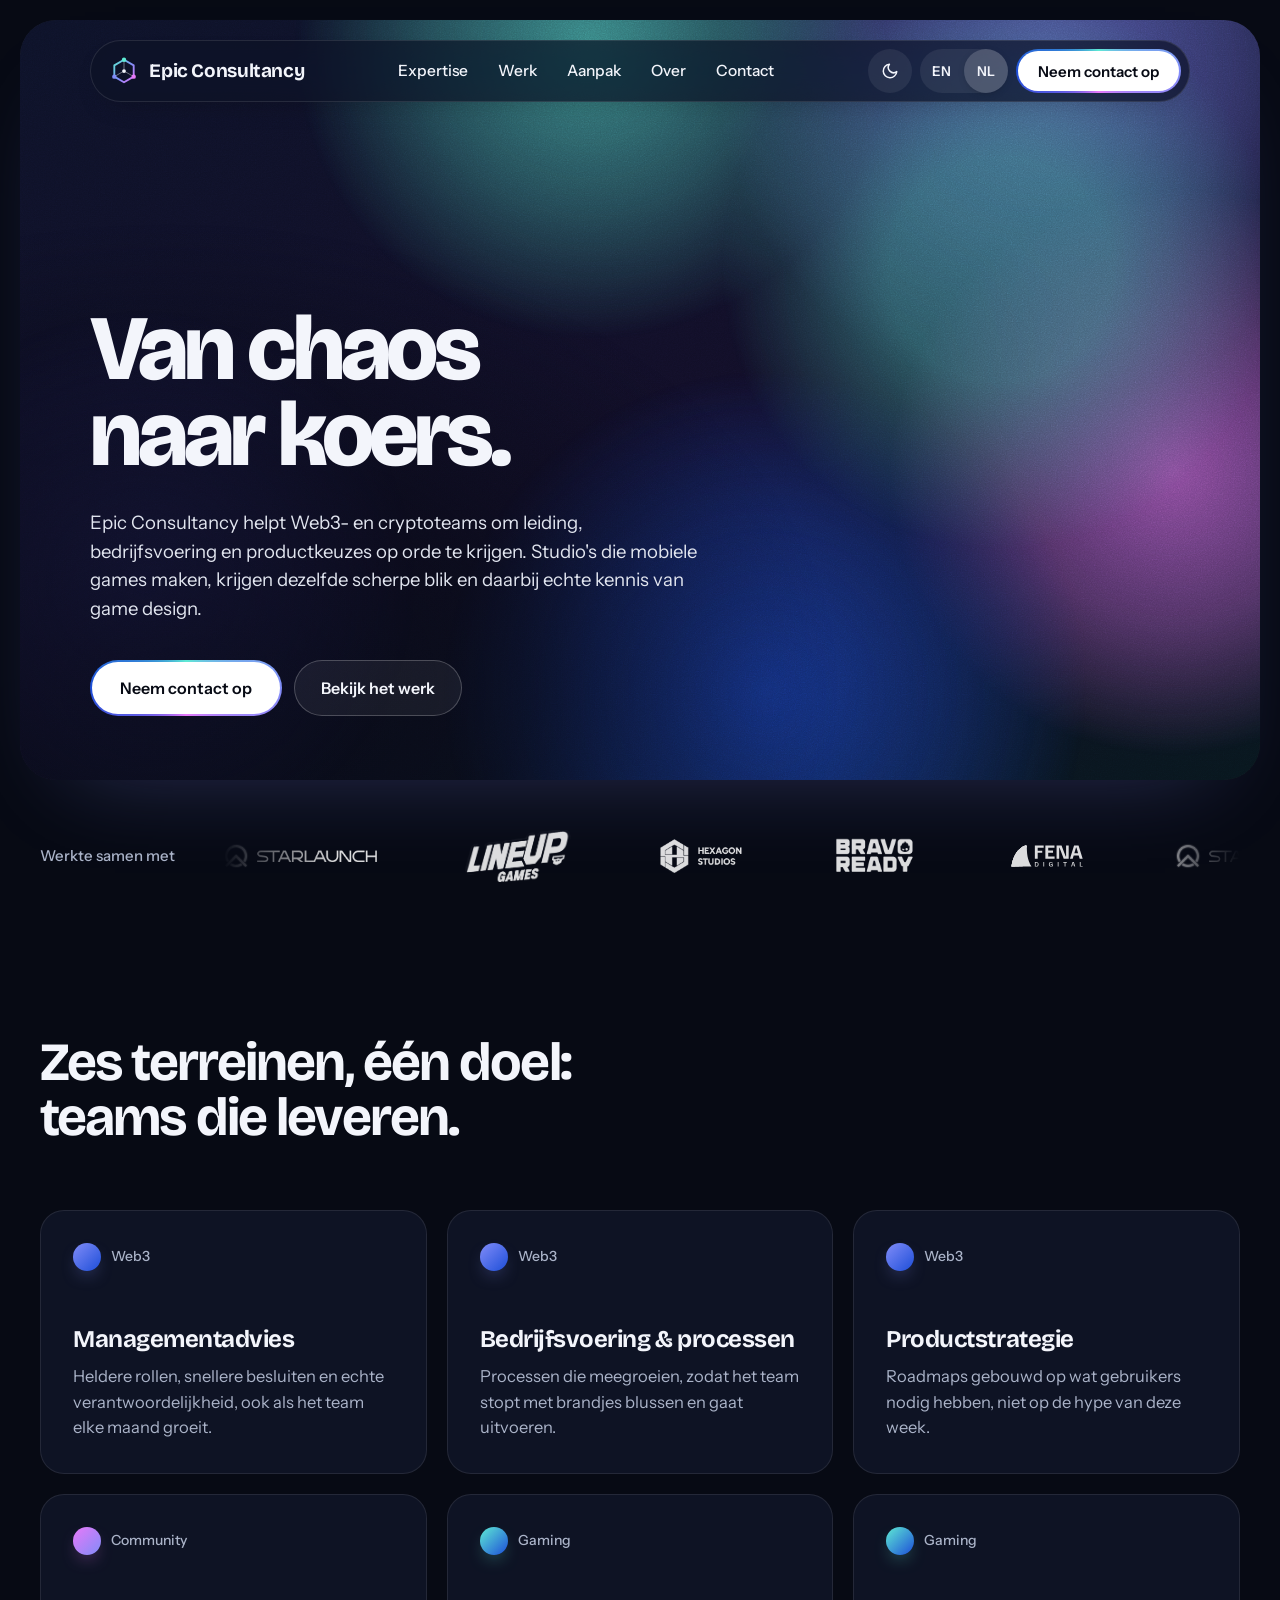
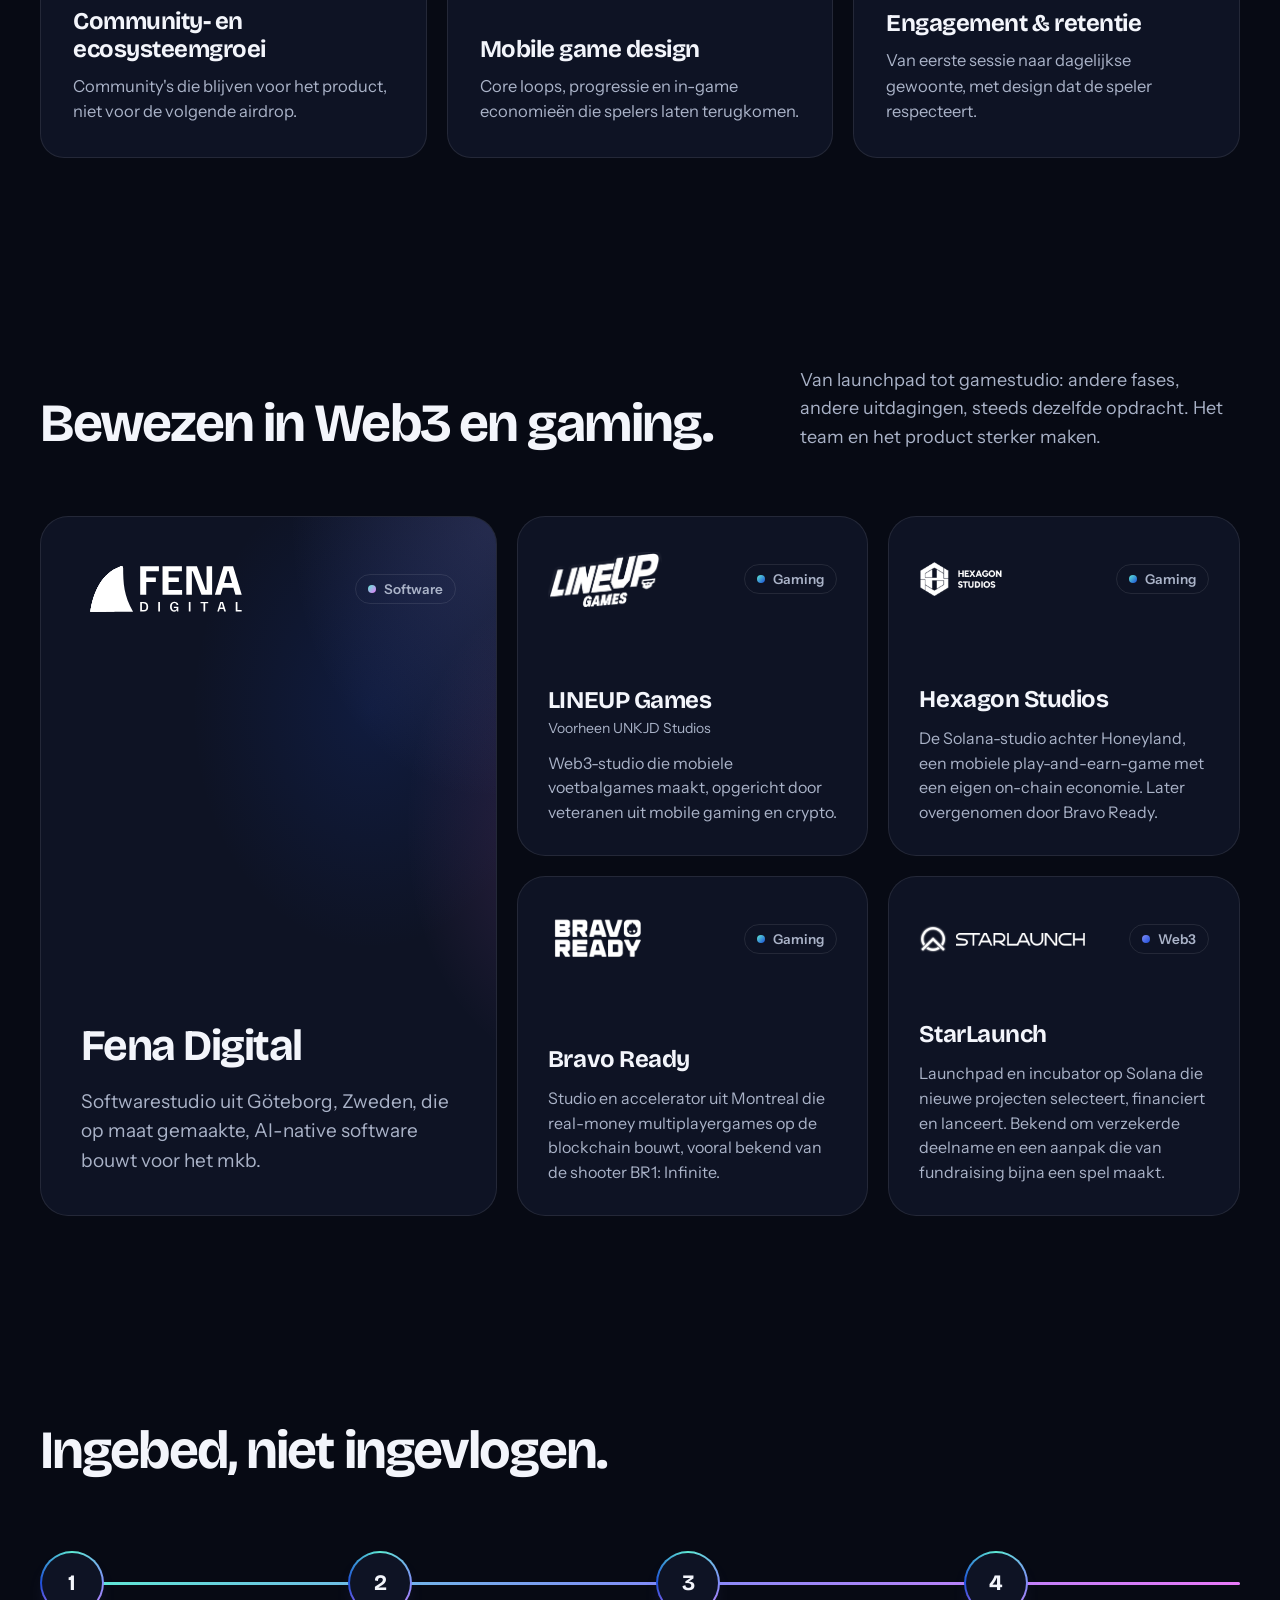
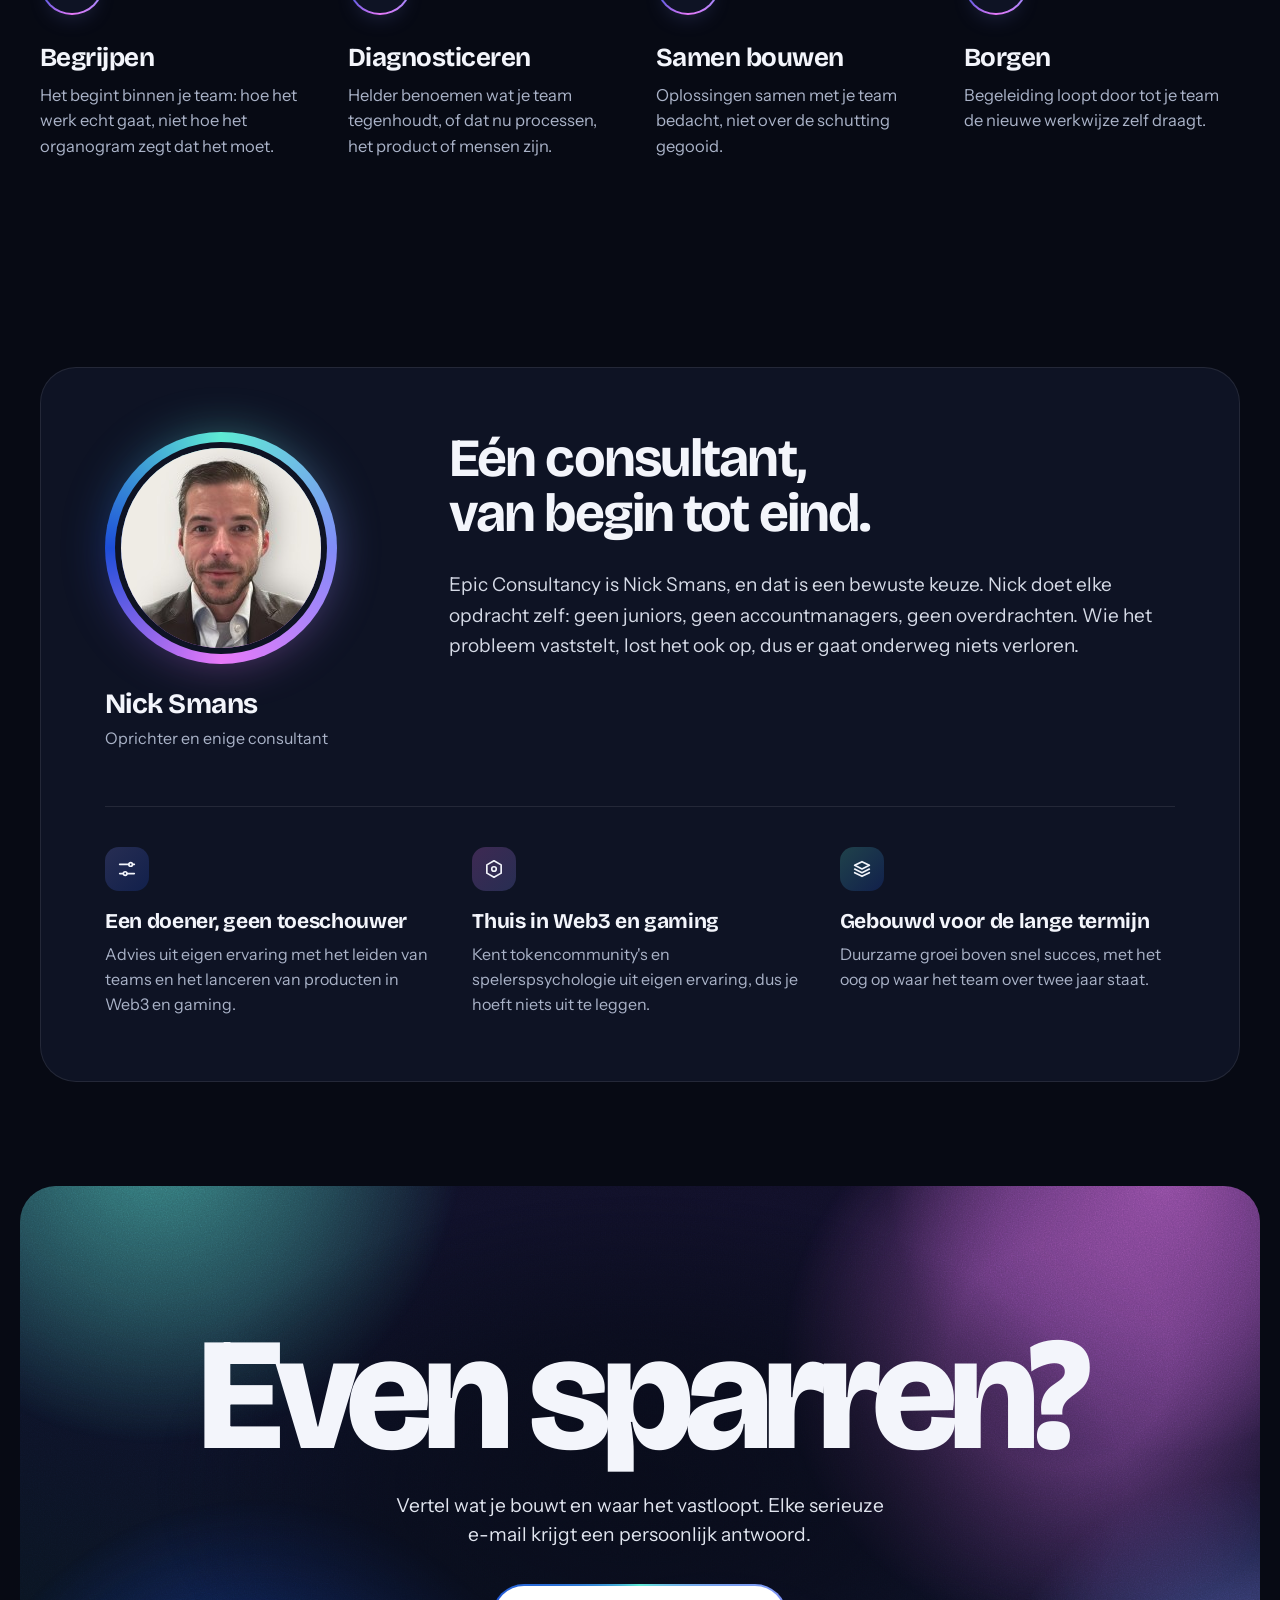
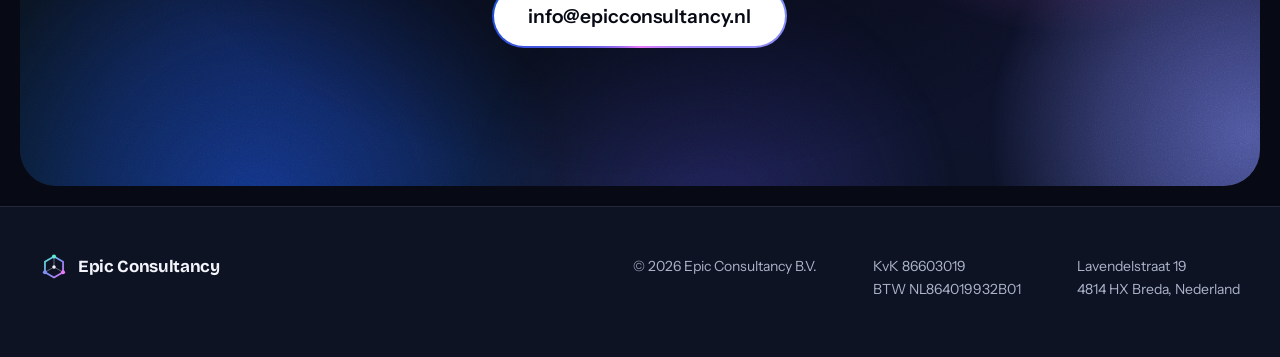
==== commit 0abce85e: "Copy pass: stronger EN copy, natural Dutch, new hero line Hero becomes "From chaos to cadence." / "V" ====
--- a/nl/index.html
+++ b/nl/index.html
@@ -3,14 +3,14 @@
 <head>
 <meta charset="UTF-8">
 <meta name="viewport" content="width=device-width, initial-scale=1">
-<title>Epic Consultancy: Strategische consultancy voor Web3 en gaming</title>
-<meta name="description" content="Strategische consultancy voor Web3- en cryptoprojecten: management, operations en productstrategie, plus expertise in mobile game design.">
+<title>Epic Consultancy: strategie voor Web3- en gamingteams</title>
+<meta name="description" content="Epic Consultancy helpt Web3- en cryptoteams met leiding, bedrijfsvoering en productkeuzes, en helpt studio's mobiele games te ontwerpen die spelers blijven spelen.">
 <link rel="canonical" href="https://epicconsultancy.nl/nl/">
 <link rel="alternate" hreflang="en" href="https://epicconsultancy.nl/">
 <link rel="alternate" hreflang="nl" href="https://epicconsultancy.nl/nl/">
 <link rel="alternate" hreflang="x-default" href="https://epicconsultancy.nl/">
-<meta property="og:title" content="Epic Consultancy: Strategische consultancy voor Web3 en gaming">
-<meta property="og:description" content="Strategische consultancy voor Web3- en cryptoprojecten: management, operations en productstrategie, plus expertise in mobile game design.">
+<meta property="og:title" content="Epic Consultancy: strategie voor Web3- en gamingteams">
+<meta property="og:description" content="Epic Consultancy helpt Web3- en cryptoteams met leiding, bedrijfsvoering en productkeuzes, en helpt studio's mobiele games te ontwerpen die spelers blijven spelen.">
 <meta property="og:type" content="website">
 <meta property="og:url" content="https://epicconsultancy.nl/nl/">
 <meta property="og:locale" content="nl_NL">
@@ -18,7 +18,7 @@
 <meta property="og:image" content="https://epicconsultancy.nl/assets/og.png">
 <meta property="og:image:width" content="1200">
 <meta property="og:image:height" content="630">
-<meta property="og:image:alt" content="Epic Consultancy: Strategy for teams building what’s next.">
+<meta property="og:image:alt" content="Epic Consultancy: From chaos to cadence.">
 <meta name="twitter:card" content="summary_large_image">
 <link rel="icon" type="image/svg+xml" href="../favicon.svg">
 <link rel="preconnect" href="https://fonts.googleapis.com">
@@ -105,10 +105,10 @@
       <div class="hero-inner">
         <div class="hero-copy">
           <h1 class="h1">
-            <span class="line line-1"><span>Strategie voor teams</span></span>
-            <span class="line line-2"><span>die bouwen aan wat komt.</span></span>
+            <span class="line line-1"><span>Van chaos</span></span>
+            <span class="line line-2"><span>naar koers.</span></span>
           </h1>
-          <p class="hero-intro up">Epic Consultancy helpt Web3- en cryptoprojecten hun management, operations en productstrategie te versterken. Studio's die mobiele games bouwen, kunnen rekenen op dezelfde scherpe blik, met diepgaande kennis van game design.</p>
+          <p class="hero-intro up">Epic Consultancy helpt Web3- en cryptoteams om leiding, bedrijfsvoering en productkeuzes op orde te krijgen. Studio's die mobiele games maken, krijgen dezelfde scherpe blik en daarbij echte kennis van game design.</p>
           <div class="hero-actions up">
             <a class="btn" href="#contact">Neem contact op</a>
             <a class="ghost frost" href="#work">Bekijk het werk</a>
@@ -119,7 +119,7 @@
   </div>
 
   <section class="proof wrap up" aria-labelledby="proof-label">
-    <p class="proof-label" id="proof-label">Samengewerkt met</p>
+    <p class="proof-label" id="proof-label">Werkte samen met</p>
     <div class="marquee">
       <div class="marquee-track">
         <div class="logo-set">
@@ -149,48 +149,48 @@
 
   <section id="expertise" class="section" aria-labelledby="expertise-title">
     <div class="wrap">
-      <h2 class="h2 section-title" id="expertise-title">Zes gebieden, één doel: teams die shippen.</h2>
+      <h2 class="h2 section-title" id="expertise-title">Zes terreinen, één doel: teams die leveren.</h2>
       <div class="tiles">
         <article class="tile d-web3">
           <p class="tile-domain"><span class="swatch" aria-hidden="true"></span>Web3</p>
           <div class="tile-body">
             <h3 class="h3">Managementadvies</h3>
-            <p class="tile-text">Leiderschapsstructuur, besluitvorming en verantwoordelijkheid voor snel bewegende teams.</p>
+            <p class="tile-text">Heldere rollen, snellere besluiten en echte verantwoordelijkheid, ook als het team elke maand groeit.</p>
           </div>
         </article>
         <article class="tile d-web3">
           <p class="tile-domain"><span class="swatch" aria-hidden="true"></span>Web3</p>
           <div class="tile-body">
-            <h3 class="h3">Operations &amp; processen</h3>
-            <p class="tile-text">Interne processen die groei aankunnen, van chaos naar ritme.</p>
+            <h3 class="h3">Bedrijfsvoering &amp; processen</h3>
+            <p class="tile-text">Processen die meegroeien, zodat het team stopt met brandjes blussen en gaat uitvoeren.</p>
           </div>
         </article>
         <article class="tile d-web3">
           <p class="tile-domain"><span class="swatch" aria-hidden="true"></span>Web3</p>
           <div class="tile-body">
             <h3 class="h3">Productstrategie</h3>
-            <p class="tile-text">Roadmaps gebaseerd op wat gebruikers echt nodig hebben, niet op wat de markt hypet.</p>
+            <p class="tile-text">Roadmaps gebouwd op wat gebruikers nodig hebben, niet op de hype van deze week.</p>
           </div>
         </article>
         <article class="tile d-comm">
           <p class="tile-domain"><span class="swatch" aria-hidden="true"></span>Community</p>
           <div class="tile-body">
             <h3 class="h3">Community- en ecosysteemgroei</h3>
-            <p class="tile-text">Betrokken community's met echte inhoud. Duurzaam, niet opportunistisch.</p>
+            <p class="tile-text">Community's die blijven voor het product, niet voor de volgende airdrop.</p>
           </div>
         </article>
         <article class="tile d-game">
           <p class="tile-domain"><span class="swatch" aria-hidden="true"></span>Gaming</p>
           <div class="tile-body">
             <h3 class="h3">Mobile game design</h3>
-            <p class="tile-text">Core loops, progressie en systemen voor games met blijvende aantrekkingskracht.</p>
+            <p class="tile-text">Core loops, progressie en in-game economieën die spelers laten terugkomen.</p>
           </div>
         </article>
         <article class="tile d-game">
           <p class="tile-domain"><span class="swatch" aria-hidden="true"></span>Gaming</p>
           <div class="tile-body">
             <h3 class="h3">Engagement &amp; retentie</h3>
-            <p class="tile-text">Van eerste sessie tot blijvende gewoonte, met design dat de speler respecteert.</p>
+            <p class="tile-text">Van eerste sessie naar dagelijkse gewoonte, met design dat de speler respecteert.</p>
           </div>
         </article>
       </div>
@@ -200,8 +200,8 @@
   <section id="work" class="section" aria-labelledby="work-title">
     <div class="wrap">
       <div class="work-head">
-        <h2 class="h2" id="work-title">Een trackrecord in Web3 en gaming.</h2>
-        <p class="work-intro">Projecten waarmee Epic Consultancy rechtstreeks heeft samengewerkt. Verschillende fases, verschillende uitdagingen, steeds dezelfde opdracht: het team en het product sterker maken.</p>
+        <h2 class="h2" id="work-title">Bewezen in Web3 en gaming.</h2>
+        <p class="work-intro">Van launchpad tot gamestudio: andere fases, andere uitdagingen, steeds dezelfde opdracht. Het team en het product sterker maken.</p>
       </div>
       <div class="bento">
         <article class="card card-feature d-soft">
@@ -225,7 +225,7 @@
           <div>
             <h3 class="h3 card-name">LINEUP Games</h3>
             <p class="card-sub">Voorheen UNKJD Studios</p>
-            <p class="card-desc">Web3-studio die mobiele voetbalgames bouwt, opgericht door veteranen uit de mobile-gaming- en cryptosector.</p>
+            <p class="card-desc">Web3-studio die mobiele voetbalgames maakt, opgericht door veteranen uit mobile gaming en crypto.</p>
           </div>
         </article>
         <article class="card d-game">
@@ -236,7 +236,7 @@
           </div>
           <div>
             <h3 class="h3 card-name">Hexagon Studios</h3>
-            <p class="card-desc">De Solana-studio achter Honeyland, een play-and-earn mobiele game met een eigen on-chain economie. Later overgenomen door Bravo Ready.</p>
+            <p class="card-desc">De Solana-studio achter Honeyland, een mobiele play-and-earn-game met een eigen on-chain economie. Later overgenomen door Bravo Ready.</p>
           </div>
         </article>
         <article class="card d-game">
@@ -247,7 +247,7 @@
           </div>
           <div>
             <h3 class="h3 card-name">Bravo Ready</h3>
-            <p class="card-desc">Studio en accelerator uit Montreal die real-money multiplayer games op de blockchain bouwt, vooral bekend van de shooter BR1: Infinite.</p>
+            <p class="card-desc">Studio en accelerator uit Montreal die real-money multiplayergames op de blockchain bouwt, vooral bekend van de shooter BR1: Infinite.</p>
           </div>
         </article>
         <article class="card d-web3">
@@ -258,7 +258,7 @@
           </div>
           <div>
             <h3 class="h3 card-name">StarLaunch</h3>
-            <p class="card-desc">Launchpad en incubator op Solana die nieuwe projecten doorlicht, financiert en lanceert. Bekend om de verzekerde deelname en een aanpak die van fundraising bijna een spel maakt.</p>
+            <p class="card-desc">Launchpad en incubator op Solana die nieuwe projecten selecteert, financiert en lanceert. Bekend om verzekerde deelname en een aanpak die van fundraising bijna een spel maakt.</p>
           </div>
         </article>
       </div>
@@ -267,7 +267,7 @@
 
   <section id="approach" class="section approach" aria-labelledby="approach-title">
     <div class="wrap">
-      <h2 class="h2" id="approach-title">Ingebed, niet even binnenvallen.</h2>
+      <h2 class="h2" id="approach-title">Ingebed, niet ingevlogen.</h2>
       <div class="timeline">
         <div class="track" aria-hidden="true">
           <div class="track-base"></div>
@@ -282,28 +282,28 @@
             <span class="node" aria-hidden="true">1</span>
             <div>
               <h3 class="h3">Begrijpen</h3>
-              <p class="step-text">Het werk begint binnen je team: hoe het echt loopt, niet hoe het organogram het voorstelt.</p>
+              <p class="step-text">Het begint binnen je team: hoe het werk echt gaat, niet hoe het organogram zegt dat het moet.</p>
             </div>
           </li>
           <li class="step">
             <span class="node" aria-hidden="true">2</span>
             <div>
               <h3 class="h3">Diagnosticeren</h3>
-              <p class="step-text">Eerlijke bevindingen over wat je team tegenhoudt, of dat nu proces, product of mensen is.</p>
+              <p class="step-text">Helder benoemen wat je team tegenhoudt, of dat nu processen, het product of mensen zijn.</p>
             </div>
           </li>
           <li class="step">
             <span class="node" aria-hidden="true">3</span>
             <div>
               <h3 class="h3">Samen bouwen</h3>
-              <p class="step-text">Oplossingen ontworpen samen met je team, zodat de verandering echt beklijft.</p>
+              <p class="step-text">Oplossingen samen met je team bedacht, niet over de schutting gegooid.</p>
             </div>
           </li>
           <li class="step">
             <span class="node" aria-hidden="true">4</span>
             <div>
-              <h3 class="h3">Laten beklijven</h3>
-              <p class="step-text">Begeleiding blijft tot de nieuwe manier van werken op eigen benen staat.</p>
+              <h3 class="h3">Borgen</h3>
+              <p class="step-text">Begeleiding loopt door tot je team de nieuwe werkwijze zelf draagt.</p>
             </div>
           </li>
         </ol>
@@ -325,8 +325,8 @@
             </div>
           </div>
           <div class="about-copy">
-            <h2 class="h2" id="about-title">Een consultancy van één persoon, met opzet.</h2>
-            <p class="about-bio">Epic Consultancy is Nick Smans. Nick pakt elke opdracht zelf op: geen juniors, geen accountmanagers, geen overdracht tussen gesprekken. Je werkt met dezelfde persoon die de diagnose stelt én de uitvoering doet, zonder dat context onderweg verloren gaat.</p>
+            <h2 class="h2" id="about-title">Eén consultant, van begin tot eind.</h2>
+            <p class="about-bio">Epic Consultancy is Nick Smans, en dat is een bewuste keuze. Nick doet elke opdracht zelf: geen juniors, geen accountmanagers, geen overdrachten. Wie het probleem vaststelt, lost het ook op, dus er gaat onderweg niets verloren.</p>
           </div>
         </div>
         <ul class="reasons">
@@ -334,22 +334,22 @@
             <span class="chip" aria-hidden="true">
               <svg width="22" height="22" viewBox="0 0 24 24" fill="none" stroke-width="1.8" stroke-linecap="round" stroke-linejoin="round" focusable="false"><path d="M4 7h10M18 7h2M4 17h4M12 17h8"></path><circle cx="16" cy="7" r="2"></circle><circle cx="10" cy="17" r="2"></circle></svg>
             </span>
-            <h3 class="reason-title">Een operator, geen toeschouwer</h3>
-            <p class="reason-text">Advies van een operator die zelf teams heeft geleid en producten heeft gelanceerd in deze sectoren.</p>
+            <h3 class="reason-title">Een doener, geen toeschouwer</h3>
+            <p class="reason-text">Advies uit eigen ervaring met het leiden van teams en het lanceren van producten in Web3 en gaming.</p>
           </li>
           <li class="d-comm">
             <span class="chip" aria-hidden="true">
               <svg width="22" height="22" viewBox="0 0 24 24" fill="none" stroke-width="1.8" stroke-linecap="round" stroke-linejoin="round" focusable="false"><path d="M12 3l7.8 4.5v9L12 21l-7.8-4.5v-9z"></path><circle cx="12" cy="12" r="2.5"></circle></svg>
             </span>
             <h3 class="reason-title">Thuis in Web3 en gaming</h3>
-            <p class="reason-text">Geen vertaalslag nodig: tokencommunity's en spelerspsychologie uit eerste hand.</p>
+            <p class="reason-text">Kent tokencommunity's en spelerspsychologie uit eigen ervaring, dus je hoeft niets uit te leggen.</p>
           </li>
           <li class="d-game">
             <span class="chip" aria-hidden="true">
               <svg width="22" height="22" viewBox="0 0 24 24" fill="none" stroke-width="1.8" stroke-linecap="round" stroke-linejoin="round" focusable="false"><path d="M12 4l8 4-8 4-8-4z"></path><path d="M4 12l8 4 8-4"></path><path d="M4 16l8 4 8-4"></path></svg>
             </span>
-            <h3 class="reason-title">Gebouwd om te blijven</h3>
-            <p class="reason-text">Duurzame groei boven snel scoren, met de blik op waar het team over twee jaar staat.</p>
+            <h3 class="reason-title">Gebouwd voor de lange termijn</h3>
+            <p class="reason-text">Duurzame groei boven snel succes, met het oog op waar het team over twee jaar staat.</p>
           </li>
         </ul>
       </div>
@@ -377,8 +377,8 @@
       <div class="veil" aria-hidden="true"></div>
 
       <div class="contact-inner">
-        <h2 class="talk" id="contact-title">Klaar om te praten?</h2>
-        <p class="contact-sub">Werk je aan iets dat scherpere strategie nodig heeft? Elke serieuze e-mail krijgt antwoord.</p>
+        <h2 class="talk" id="contact-title">Even sparren?</h2>
+        <p class="contact-sub">Vertel wat je bouwt en waar het vastloopt. Elke serieuze <span style="white-space:nowrap">e-mail</span> krijgt een persoonlijk antwoord.</p>
         <a class="btn btn-lg" href="mailto:info@epicconsultancy.nl">info@epicconsultancy.nl</a>
       </div>
     </div>
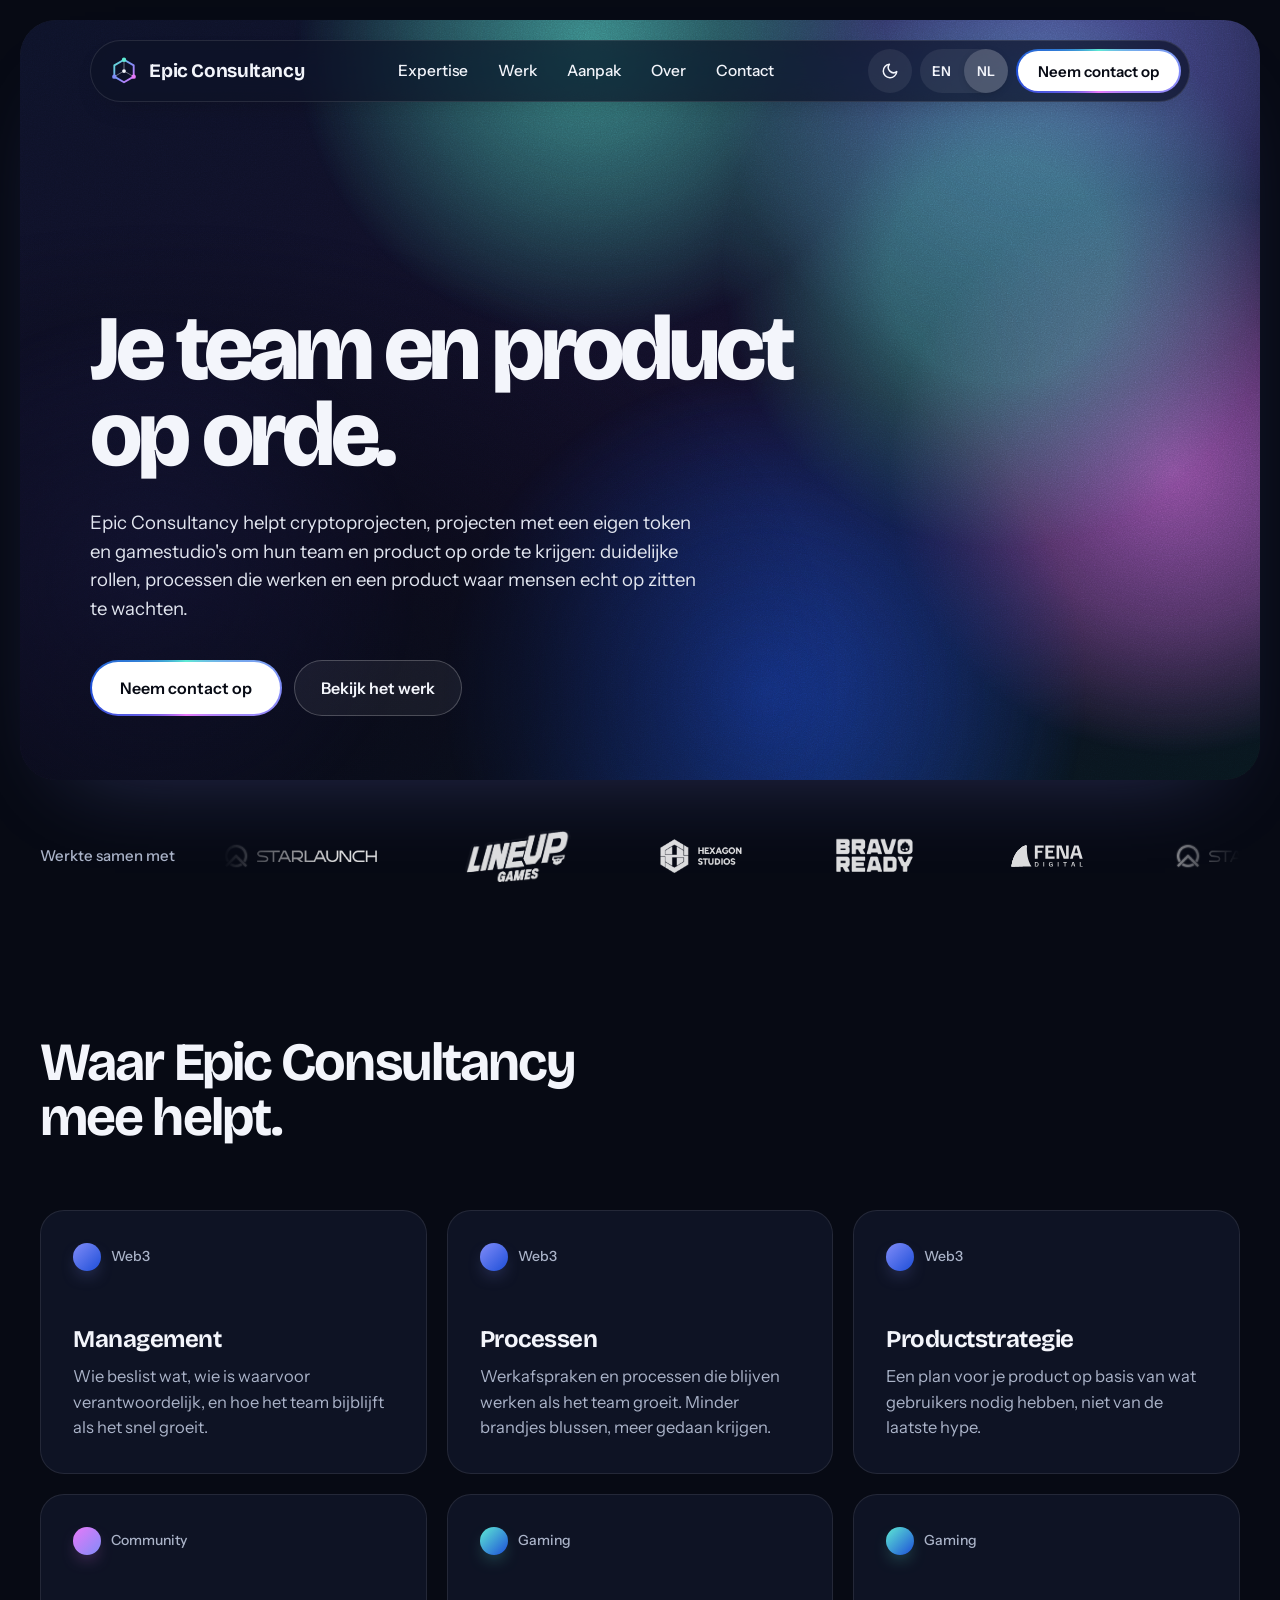
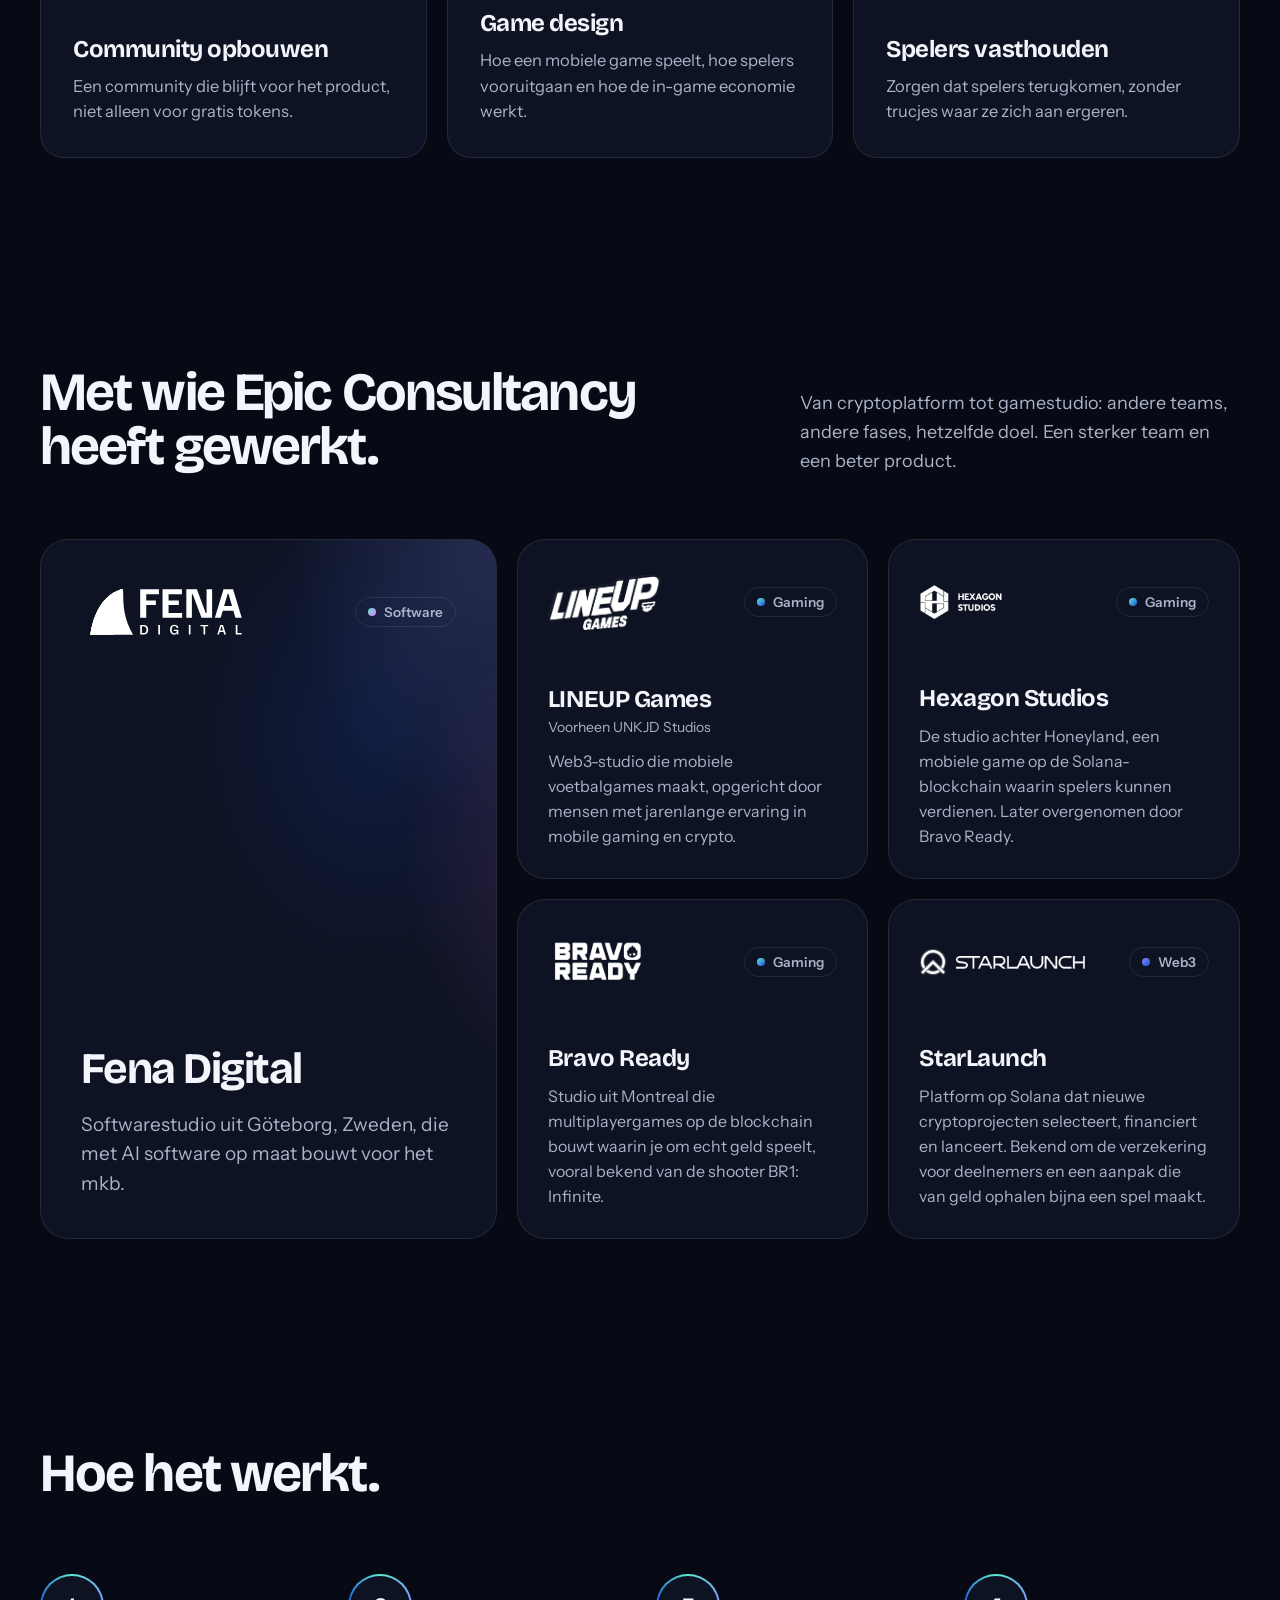
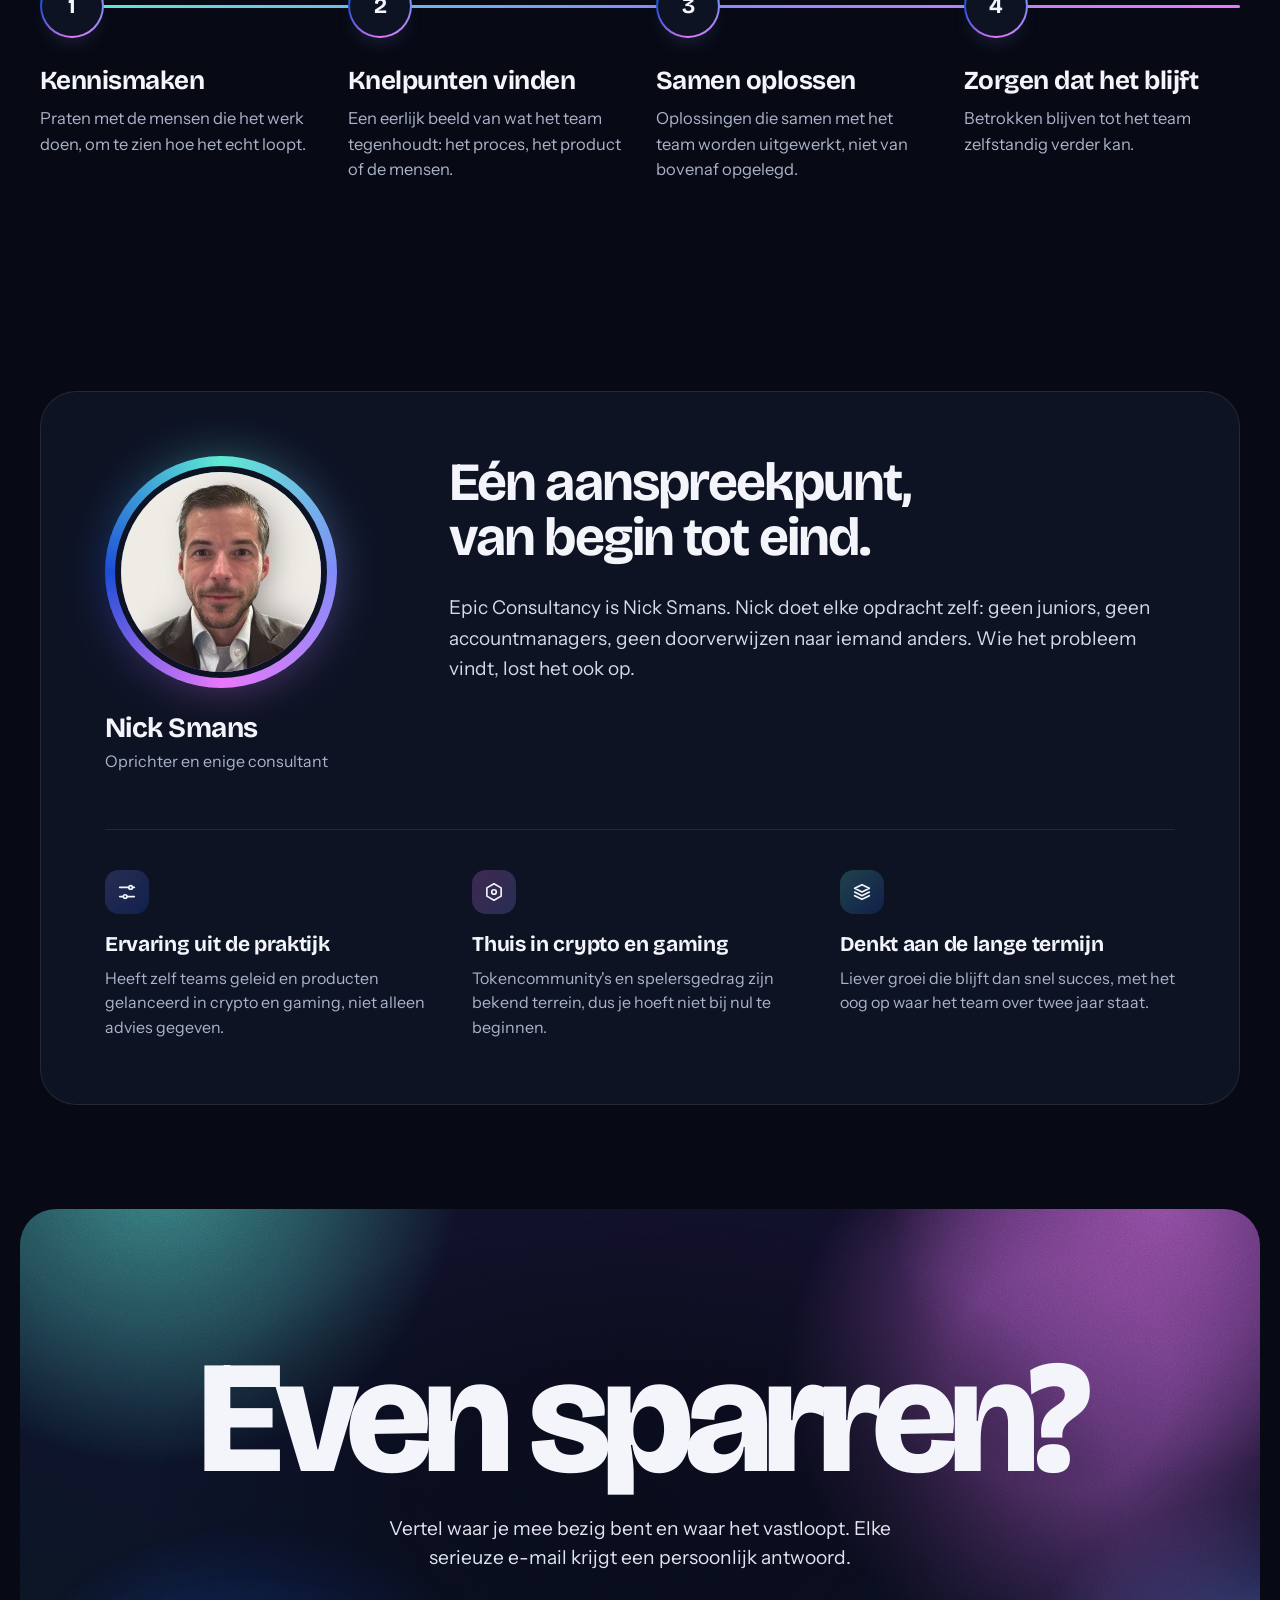
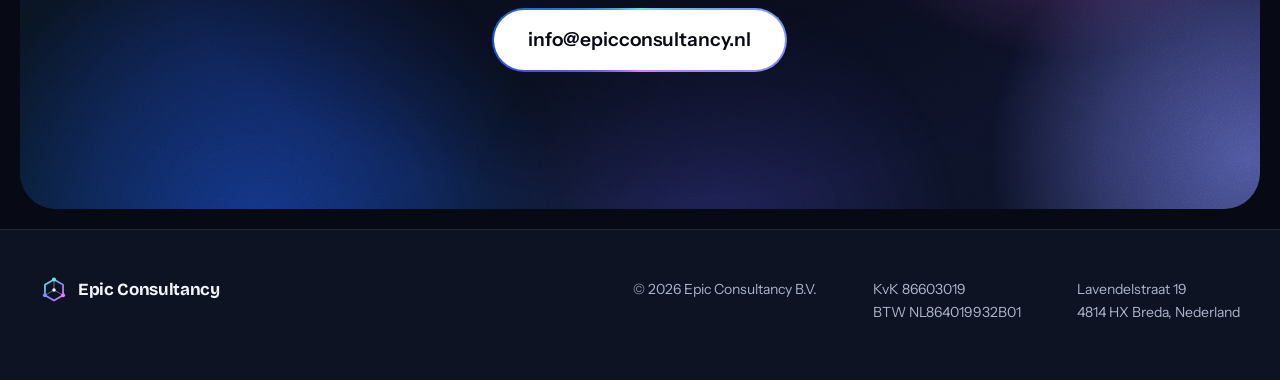
==== commit 0b67fe0c: "Copy: plain language in Nick's own words Hero becomes "Get your team and product on track." / "Je te" ====
--- a/nl/index.html
+++ b/nl/index.html
@@ -3,14 +3,14 @@
 <head>
 <meta charset="UTF-8">
 <meta name="viewport" content="width=device-width, initial-scale=1">
-<title>Epic Consultancy: strategie voor Web3- en gamingteams</title>
-<meta name="description" content="Epic Consultancy helpt Web3- en cryptoteams met leiding, bedrijfsvoering en productkeuzes, en helpt studio's mobiele games te ontwerpen die spelers blijven spelen.">
+<title>Epic Consultancy: team en product op orde, in crypto en gaming</title>
+<meta name="description" content="Epic Consultancy helpt cryptoprojecten, projecten met een eigen token en gamestudio's om hun team en product op orde te krijgen.">
 <link rel="canonical" href="https://epicconsultancy.nl/nl/">
 <link rel="alternate" hreflang="en" href="https://epicconsultancy.nl/">
 <link rel="alternate" hreflang="nl" href="https://epicconsultancy.nl/nl/">
 <link rel="alternate" hreflang="x-default" href="https://epicconsultancy.nl/">
-<meta property="og:title" content="Epic Consultancy: strategie voor Web3- en gamingteams">
-<meta property="og:description" content="Epic Consultancy helpt Web3- en cryptoteams met leiding, bedrijfsvoering en productkeuzes, en helpt studio's mobiele games te ontwerpen die spelers blijven spelen.">
+<meta property="og:title" content="Epic Consultancy: team en product op orde, in crypto en gaming">
+<meta property="og:description" content="Epic Consultancy helpt cryptoprojecten, projecten met een eigen token en gamestudio's om hun team en product op orde te krijgen.">
 <meta property="og:type" content="website">
 <meta property="og:url" content="https://epicconsultancy.nl/nl/">
 <meta property="og:locale" content="nl_NL">
@@ -18,7 +18,7 @@
 <meta property="og:image" content="https://epicconsultancy.nl/assets/og.png">
 <meta property="og:image:width" content="1200">
 <meta property="og:image:height" content="630">
-<meta property="og:image:alt" content="Epic Consultancy: From chaos to cadence.">
+<meta property="og:image:alt" content="Epic Consultancy: Get your team and product on track.">
 <meta name="twitter:card" content="summary_large_image">
 <link rel="icon" type="image/svg+xml" href="../favicon.svg">
 <link rel="preconnect" href="https://fonts.googleapis.com">
@@ -105,10 +105,10 @@
       <div class="hero-inner">
         <div class="hero-copy">
           <h1 class="h1">
-            <span class="line line-1"><span>Van chaos</span></span>
-            <span class="line line-2"><span>naar koers.</span></span>
+            <span class="line line-1"><span>Je team en product</span></span>
+            <span class="line line-2"><span>op orde.</span></span>
           </h1>
-          <p class="hero-intro up">Epic Consultancy helpt Web3- en cryptoteams om leiding, bedrijfsvoering en productkeuzes op orde te krijgen. Studio's die mobiele games maken, krijgen dezelfde scherpe blik en daarbij echte kennis van game design.</p>
+          <p class="hero-intro up">Epic Consultancy helpt cryptoprojecten, projecten met een eigen token en gamestudio's om hun team en product op orde te krijgen: duidelijke rollen, processen die werken en een product waar mensen echt op zitten te wachten.</p>
           <div class="hero-actions up">
             <a class="btn" href="#contact">Neem contact op</a>
             <a class="ghost frost" href="#work">Bekijk het werk</a>
@@ -149,48 +149,48 @@
 
   <section id="expertise" class="section" aria-labelledby="expertise-title">
     <div class="wrap">
-      <h2 class="h2 section-title" id="expertise-title">Zes terreinen, één doel: teams die leveren.</h2>
+      <h2 class="h2 section-title" id="expertise-title">Waar Epic Consultancy mee helpt.</h2>
       <div class="tiles">
         <article class="tile d-web3">
           <p class="tile-domain"><span class="swatch" aria-hidden="true"></span>Web3</p>
           <div class="tile-body">
-            <h3 class="h3">Managementadvies</h3>
-            <p class="tile-text">Heldere rollen, snellere besluiten en echte verantwoordelijkheid, ook als het team elke maand groeit.</p>
+            <h3 class="h3">Management</h3>
+            <p class="tile-text">Wie beslist wat, wie is waarvoor verantwoordelijk, en hoe het team bijblijft als het snel groeit.</p>
           </div>
         </article>
         <article class="tile d-web3">
           <p class="tile-domain"><span class="swatch" aria-hidden="true"></span>Web3</p>
           <div class="tile-body">
-            <h3 class="h3">Bedrijfsvoering &amp; processen</h3>
-            <p class="tile-text">Processen die meegroeien, zodat het team stopt met brandjes blussen en gaat uitvoeren.</p>
+            <h3 class="h3">Processen</h3>
+            <p class="tile-text">Werkafspraken en processen die blijven werken als het team groeit. Minder brandjes blussen, meer gedaan krijgen.</p>
           </div>
         </article>
         <article class="tile d-web3">
           <p class="tile-domain"><span class="swatch" aria-hidden="true"></span>Web3</p>
           <div class="tile-body">
             <h3 class="h3">Productstrategie</h3>
-            <p class="tile-text">Roadmaps gebouwd op wat gebruikers nodig hebben, niet op de hype van deze week.</p>
+            <p class="tile-text">Een plan voor je product op basis van wat gebruikers nodig hebben, niet van de laatste hype.</p>
           </div>
         </article>
         <article class="tile d-comm">
           <p class="tile-domain"><span class="swatch" aria-hidden="true"></span>Community</p>
           <div class="tile-body">
-            <h3 class="h3">Community- en ecosysteemgroei</h3>
-            <p class="tile-text">Community's die blijven voor het product, niet voor de volgende airdrop.</p>
+            <h3 class="h3">Community opbouwen</h3>
+            <p class="tile-text">Een community die blijft voor het product, niet alleen voor gratis tokens.</p>
           </div>
         </article>
         <article class="tile d-game">
           <p class="tile-domain"><span class="swatch" aria-hidden="true"></span>Gaming</p>
           <div class="tile-body">
-            <h3 class="h3">Mobile game design</h3>
-            <p class="tile-text">Core loops, progressie en in-game economieën die spelers laten terugkomen.</p>
+            <h3 class="h3">Game design</h3>
+            <p class="tile-text">Hoe een mobiele game speelt, hoe spelers vooruitgaan en hoe de in-game economie werkt.</p>
           </div>
         </article>
         <article class="tile d-game">
           <p class="tile-domain"><span class="swatch" aria-hidden="true"></span>Gaming</p>
           <div class="tile-body">
-            <h3 class="h3">Engagement &amp; retentie</h3>
-            <p class="tile-text">Van eerste sessie naar dagelijkse gewoonte, met design dat de speler respecteert.</p>
+            <h3 class="h3">Spelers vasthouden</h3>
+            <p class="tile-text">Zorgen dat spelers terugkomen, zonder trucjes waar ze zich aan ergeren.</p>
           </div>
         </article>
       </div>
@@ -200,8 +200,8 @@
   <section id="work" class="section" aria-labelledby="work-title">
     <div class="wrap">
       <div class="work-head">
-        <h2 class="h2" id="work-title">Bewezen in Web3 en gaming.</h2>
-        <p class="work-intro">Van launchpad tot gamestudio: andere fases, andere uitdagingen, steeds dezelfde opdracht. Het team en het product sterker maken.</p>
+        <h2 class="h2" id="work-title">Met wie Epic Consultancy heeft gewerkt.</h2>
+        <p class="work-intro">Van cryptoplatform tot gamestudio: andere teams, andere fases, hetzelfde doel. Een sterker team en een beter product.</p>
       </div>
       <div class="bento">
         <article class="card card-feature d-soft">
@@ -213,7 +213,7 @@
           </div>
           <div>
             <h3 class="h3 card-name">Fena Digital</h3>
-            <p class="card-desc">Softwarestudio uit Göteborg, Zweden, die op maat gemaakte, AI-native software bouwt voor het mkb.</p>
+            <p class="card-desc">Softwarestudio uit Göteborg, Zweden, die met AI software op maat bouwt voor het mkb.</p>
           </div>
         </article>
         <article class="card d-game">
@@ -225,7 +225,7 @@
           <div>
             <h3 class="h3 card-name">LINEUP Games</h3>
             <p class="card-sub">Voorheen UNKJD Studios</p>
-            <p class="card-desc">Web3-studio die mobiele voetbalgames maakt, opgericht door veteranen uit mobile gaming en crypto.</p>
+            <p class="card-desc">Web3-studio die mobiele voetbalgames maakt, opgericht door mensen met jarenlange ervaring in mobile gaming en crypto.</p>
           </div>
         </article>
         <article class="card d-game">
@@ -236,7 +236,7 @@
           </div>
           <div>
             <h3 class="h3 card-name">Hexagon Studios</h3>
-            <p class="card-desc">De Solana-studio achter Honeyland, een mobiele play-and-earn-game met een eigen on-chain economie. Later overgenomen door Bravo Ready.</p>
+            <p class="card-desc">De studio achter Honeyland, een mobiele game op de Solana-blockchain waarin spelers kunnen verdienen. Later overgenomen door Bravo Ready.</p>
           </div>
         </article>
         <article class="card d-game">
@@ -247,7 +247,7 @@
           </div>
           <div>
             <h3 class="h3 card-name">Bravo Ready</h3>
-            <p class="card-desc">Studio en accelerator uit Montreal die real-money multiplayergames op de blockchain bouwt, vooral bekend van de shooter BR1: Infinite.</p>
+            <p class="card-desc">Studio uit Montreal die multiplayergames op de blockchain bouwt waarin je om echt geld speelt, vooral bekend van de shooter BR1: Infinite.</p>
           </div>
         </article>
         <article class="card d-web3">
@@ -258,7 +258,7 @@
           </div>
           <div>
             <h3 class="h3 card-name">StarLaunch</h3>
-            <p class="card-desc">Launchpad en incubator op Solana die nieuwe projecten selecteert, financiert en lanceert. Bekend om verzekerde deelname en een aanpak die van fundraising bijna een spel maakt.</p>
+            <p class="card-desc">Platform op Solana dat nieuwe cryptoprojecten selecteert, financiert en lanceert. Bekend om de verzekering voor deelnemers en een aanpak die van geld ophalen bijna een spel maakt.</p>
           </div>
         </article>
       </div>
@@ -267,7 +267,7 @@
 
   <section id="approach" class="section approach" aria-labelledby="approach-title">
     <div class="wrap">
-      <h2 class="h2" id="approach-title">Ingebed, niet ingevlogen.</h2>
+      <h2 class="h2" id="approach-title">Hoe het werkt.</h2>
       <div class="timeline">
         <div class="track" aria-hidden="true">
           <div class="track-base"></div>
@@ -281,29 +281,29 @@
           <li class="step">
             <span class="node" aria-hidden="true">1</span>
             <div>
-              <h3 class="h3">Begrijpen</h3>
-              <p class="step-text">Het begint binnen je team: hoe het werk echt gaat, niet hoe het organogram zegt dat het moet.</p>
+              <h3 class="h3">Kennismaken</h3>
+              <p class="step-text">Praten met de mensen die het werk doen, om te zien hoe het echt loopt.</p>
             </div>
           </li>
           <li class="step">
             <span class="node" aria-hidden="true">2</span>
             <div>
-              <h3 class="h3">Diagnosticeren</h3>
-              <p class="step-text">Helder benoemen wat je team tegenhoudt, of dat nu processen, het product of mensen zijn.</p>
+              <h3 class="h3">Knelpunten vinden</h3>
+              <p class="step-text">Een eerlijk beeld van wat het team tegenhoudt: het proces, het product of de mensen.</p>
             </div>
           </li>
           <li class="step">
             <span class="node" aria-hidden="true">3</span>
             <div>
-              <h3 class="h3">Samen bouwen</h3>
-              <p class="step-text">Oplossingen samen met je team bedacht, niet over de schutting gegooid.</p>
+              <h3 class="h3">Samen oplossen</h3>
+              <p class="step-text">Oplossingen die samen met het team worden uitgewerkt, niet van bovenaf opgelegd.</p>
             </div>
           </li>
           <li class="step">
             <span class="node" aria-hidden="true">4</span>
             <div>
-              <h3 class="h3">Borgen</h3>
-              <p class="step-text">Begeleiding loopt door tot je team de nieuwe werkwijze zelf draagt.</p>
+              <h3 class="h3">Zorgen dat het blijft</h3>
+              <p class="step-text">Betrokken blijven tot het team zelfstandig verder kan.</p>
             </div>
           </li>
         </ol>
@@ -325,8 +325,8 @@
             </div>
           </div>
           <div class="about-copy">
-            <h2 class="h2" id="about-title">Eén consultant, van begin tot eind.</h2>
-            <p class="about-bio">Epic Consultancy is Nick Smans, en dat is een bewuste keuze. Nick doet elke opdracht zelf: geen juniors, geen accountmanagers, geen overdrachten. Wie het probleem vaststelt, lost het ook op, dus er gaat onderweg niets verloren.</p>
+            <h2 class="h2" id="about-title">Eén aanspreekpunt, van begin tot eind.</h2>
+            <p class="about-bio">Epic Consultancy is Nick Smans. Nick doet elke opdracht zelf: geen juniors, geen accountmanagers, geen doorverwijzen naar iemand anders. Wie het probleem vindt, lost het ook op.</p>
           </div>
         </div>
         <ul class="reasons">
@@ -334,22 +334,22 @@
             <span class="chip" aria-hidden="true">
               <svg width="22" height="22" viewBox="0 0 24 24" fill="none" stroke-width="1.8" stroke-linecap="round" stroke-linejoin="round" focusable="false"><path d="M4 7h10M18 7h2M4 17h4M12 17h8"></path><circle cx="16" cy="7" r="2"></circle><circle cx="10" cy="17" r="2"></circle></svg>
             </span>
-            <h3 class="reason-title">Een doener, geen toeschouwer</h3>
-            <p class="reason-text">Advies uit eigen ervaring met het leiden van teams en het lanceren van producten in Web3 en gaming.</p>
+            <h3 class="reason-title">Ervaring uit de praktijk</h3>
+            <p class="reason-text">Heeft zelf teams geleid en producten gelanceerd in crypto en gaming, niet alleen advies gegeven.</p>
           </li>
           <li class="d-comm">
             <span class="chip" aria-hidden="true">
               <svg width="22" height="22" viewBox="0 0 24 24" fill="none" stroke-width="1.8" stroke-linecap="round" stroke-linejoin="round" focusable="false"><path d="M12 3l7.8 4.5v9L12 21l-7.8-4.5v-9z"></path><circle cx="12" cy="12" r="2.5"></circle></svg>
             </span>
-            <h3 class="reason-title">Thuis in Web3 en gaming</h3>
-            <p class="reason-text">Kent tokencommunity's en spelerspsychologie uit eigen ervaring, dus je hoeft niets uit te leggen.</p>
+            <h3 class="reason-title">Thuis in crypto en gaming</h3>
+            <p class="reason-text">Tokencommunity's en spelersgedrag zijn bekend terrein, dus je hoeft niet bij nul te beginnen.</p>
           </li>
           <li class="d-game">
             <span class="chip" aria-hidden="true">
               <svg width="22" height="22" viewBox="0 0 24 24" fill="none" stroke-width="1.8" stroke-linecap="round" stroke-linejoin="round" focusable="false"><path d="M12 4l8 4-8 4-8-4z"></path><path d="M4 12l8 4 8-4"></path><path d="M4 16l8 4 8-4"></path></svg>
             </span>
-            <h3 class="reason-title">Gebouwd voor de lange termijn</h3>
-            <p class="reason-text">Duurzame groei boven snel succes, met het oog op waar het team over twee jaar staat.</p>
+            <h3 class="reason-title">Denkt aan de lange termijn</h3>
+            <p class="reason-text">Liever groei die blijft dan snel succes, met het oog op waar het team over twee jaar staat.</p>
           </li>
         </ul>
       </div>
@@ -378,7 +378,7 @@
 
       <div class="contact-inner">
         <h2 class="talk" id="contact-title">Even sparren?</h2>
-        <p class="contact-sub">Vertel wat je bouwt en waar het vastloopt. Elke serieuze <span style="white-space:nowrap">e-mail</span> krijgt een persoonlijk antwoord.</p>
+        <p class="contact-sub">Vertel waar je mee bezig bent en waar het vastloopt. Elke serieuze <span style="white-space:nowrap">e-mail</span> krijgt een persoonlijk antwoord.</p>
         <a class="btn btn-lg" href="mailto:info@epicconsultancy.nl">info@epicconsultancy.nl</a>
       </div>
     </div>
--- a/style.css
+++ b/style.css
@@ -264,8 +264,16 @@
 /* -------------------------------------------------------------------------
    Layout and type scale
    ------------------------------------------------------------------------- */
+/* One content column for every band. Sections use .wrap directly; the hero
+   copy and the nav pill cap themselves to the same column (see Hero and Nav),
+   so on wide screens the headline lines up with everything below it instead
+   of hugging the left edge (reported on a 4K monitor, 2026-10-05). The column
+   widens on very large screens so the page does not shrink to a strip. */
+:root { --wrap-max: 1320px; }
+@media (min-width: 1920px) { :root { --wrap-max: 1560px; } }
+
 .wrap {
-  max-width: 1320px;
+  max-width: var(--wrap-max);
   margin: 0 auto;
   padding-left: clamp(20px, 4vw, 40px);
   padding-right: clamp(20px, 4vw, 40px);
@@ -355,6 +363,9 @@
   border: 1px solid var(--glass-edge);
   box-shadow: 0 12px 32px -20px rgba(var(--shade), 0.4);
   animation: down 0.9s cubic-bezier(0.16, 1, 0.3, 1) 0.15s both;
+  /* Same width as the .wrap content box (its 40px side padding removed). */
+  max-width: calc(var(--wrap-max) - 80px);
+  margin-inline: auto;
 }
 
 .brand { order: 0; }
@@ -611,6 +622,10 @@
   flex-direction: column;
   min-height: 760px;
   padding: calc(20px + var(--nav-space)) clamp(14px, 5.5vw, 80px) clamp(32px, 5vw, 72px);
+  /* The panel stays full-bleed; the copy inside it keeps to the page column.
+     80px side padding here versus 40px on .wrap, hence the extra 80px. */
+  max-width: calc(var(--wrap-max) + 80px);
+  margin-inline: auto;
 }
 
 .hero-copy { margin-top: auto; padding-top: 72px; }
@@ -720,7 +735,9 @@
 
 .tiles {
   display: grid;
-  grid-template-columns: repeat(auto-fit, minmax(min(340px, 100%), 1fr));
+  /* At most three columns (two 20px gaps), so the six tiles always split
+     evenly: 3 + 3, 2 + 2 + 2 or one column, never 4 + 2 on a wide screen. */
+  grid-template-columns: repeat(auto-fit, minmax(min(max(340px, calc((100% - 40px) / 3)), 100%), 1fr));
   gap: 20px;
 }
 
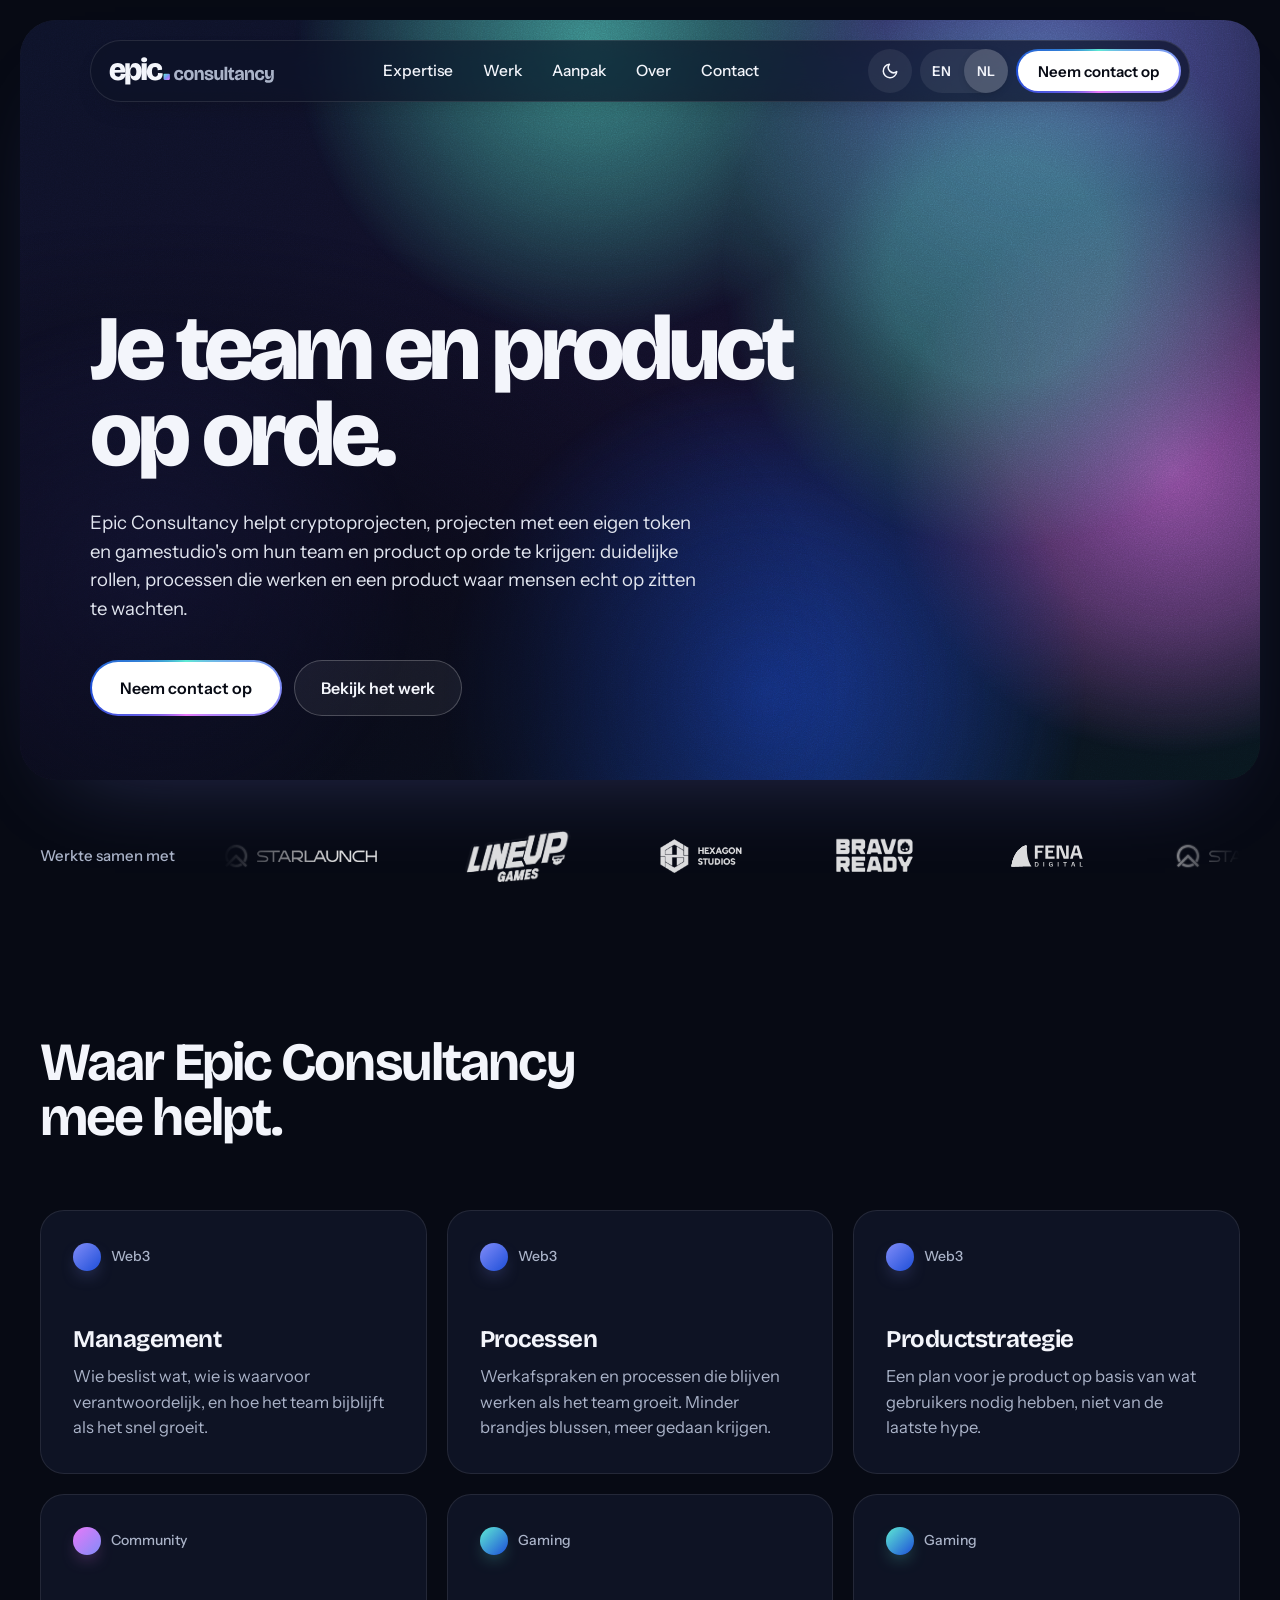
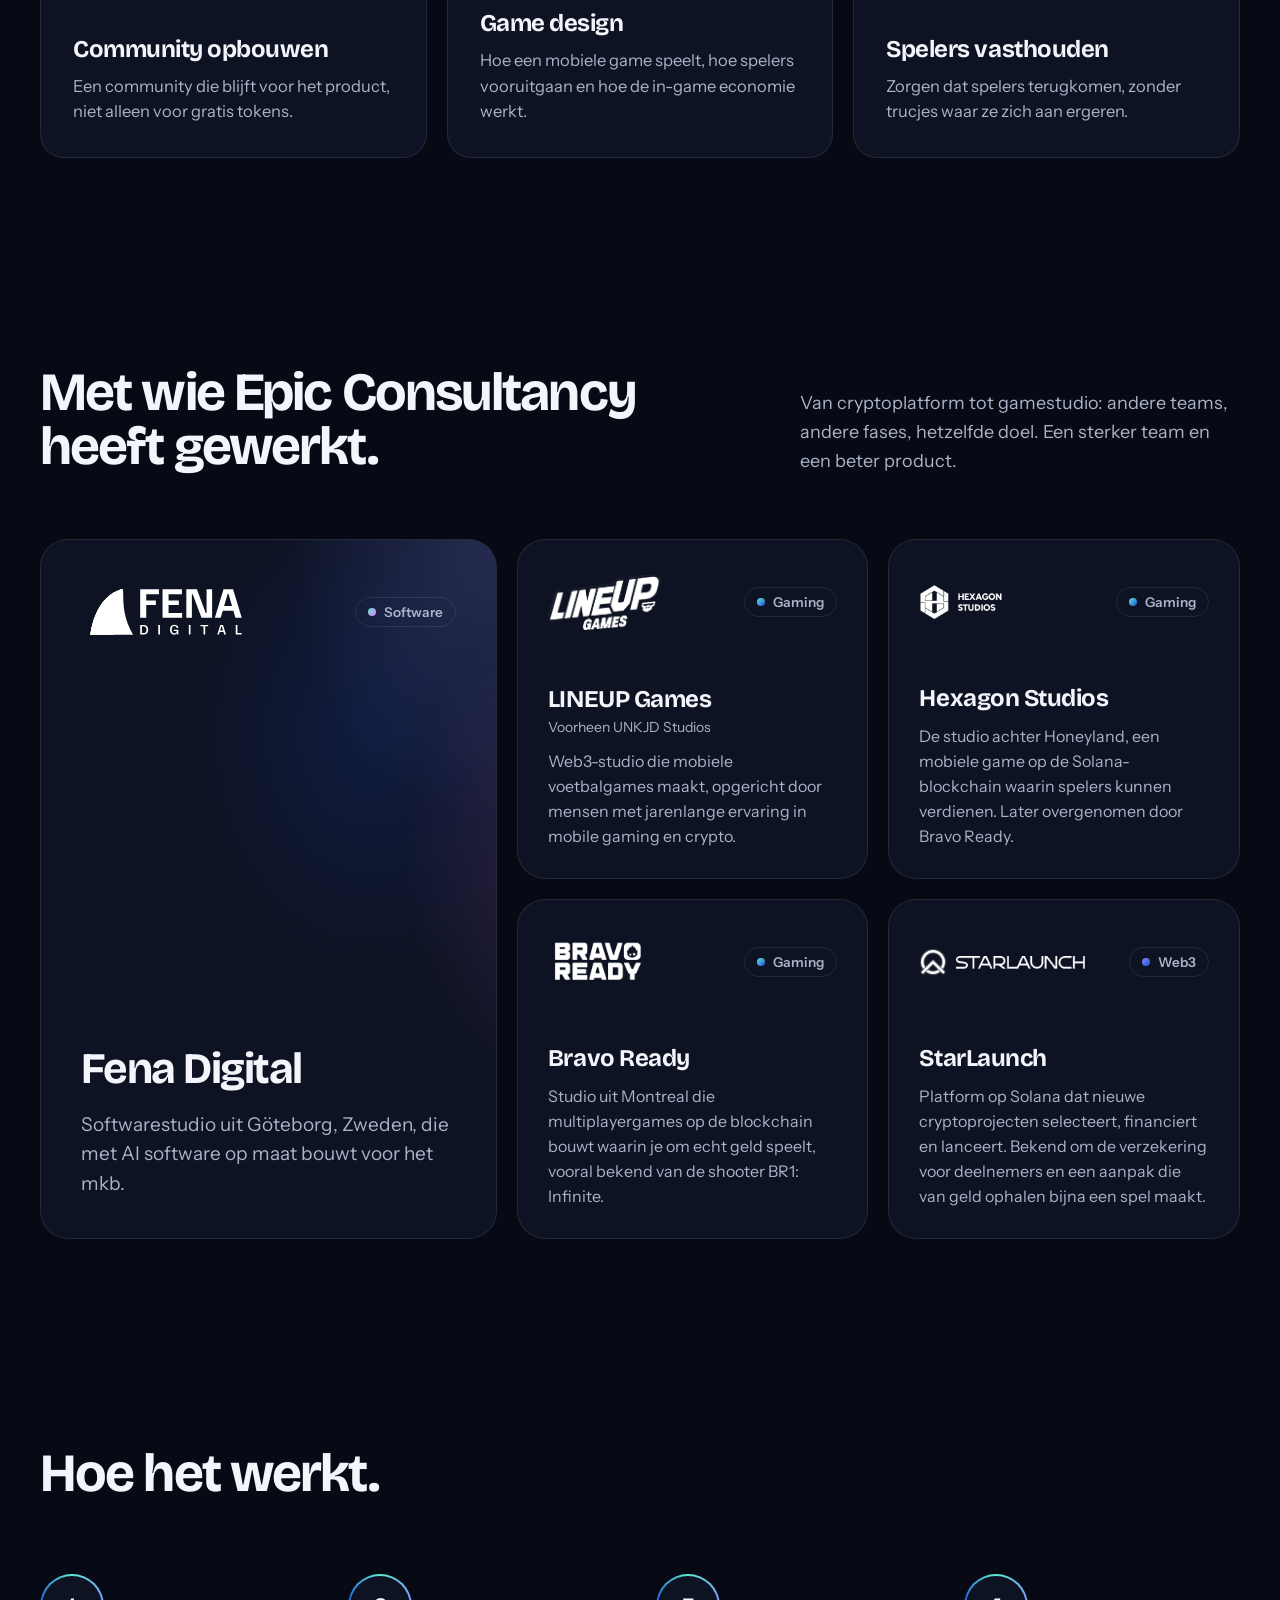
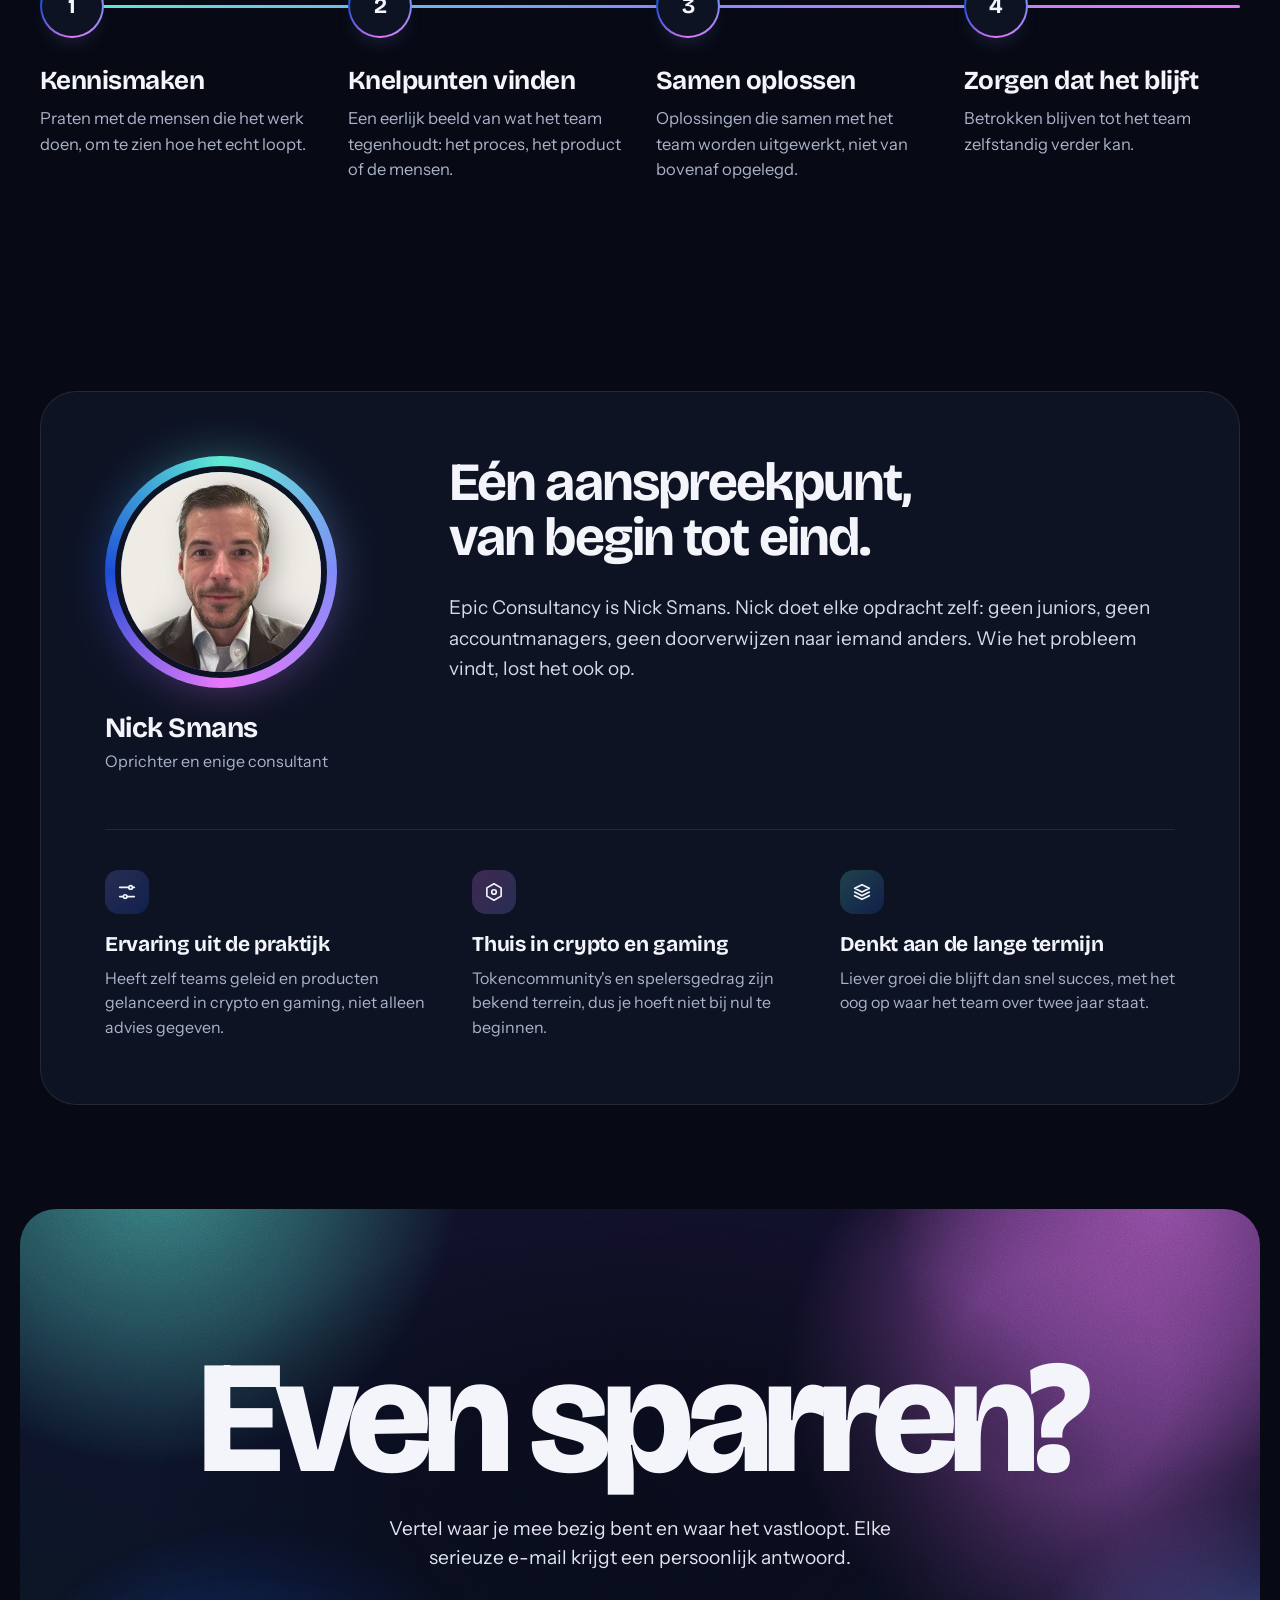
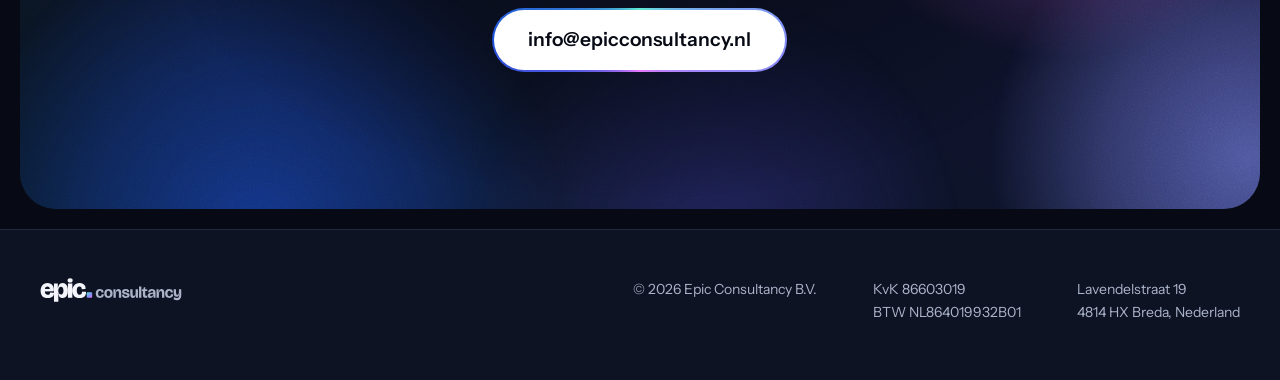
==== commit 049fe183: "Brand: replace the network-hex mark with the epic. wordmark Logo 5 from the canvas, picked by Nick. " ====
--- a/nl/index.html
+++ b/nl/index.html
@@ -21,6 +21,7 @@
 <meta property="og:image:alt" content="Epic Consultancy: Get your team and product on track.">
 <meta name="twitter:card" content="summary_large_image">
 <link rel="icon" type="image/svg+xml" href="../favicon.svg">
+<link rel="apple-touch-icon" href="../apple-touch-icon.png">
 <link rel="preconnect" href="https://fonts.googleapis.com">
 <link rel="preconnect" href="https://fonts.gstatic.com" crossorigin>
 <link href="https://fonts.googleapis.com/css2?family=Bricolage+Grotesque:opsz,wght@12..96,700..800&amp;family=Instrument+Sans:wght@400..600&amp;display=swap" rel="stylesheet">
@@ -38,23 +39,18 @@
       <stop class="mark-stop-2" offset=".55"></stop>
       <stop class="mark-stop-3" offset="1"></stop>
     </linearGradient>
+    <symbol id="wordmark" viewBox="0 -730 5270 890">
+      <path class="wm-word" d="M287 14Q212 14 161.5 -7.5Q111 -29 80.0 -66.5Q49 -104 35.5 -152.0Q22 -200 22 -253Q22 -310 36.5 -362.0Q51 -414 81.5 -454.5Q112 -495 160.5 -518.5Q209 -542 277 -542Q345 -542 393.5 -518.5Q442 -495 471.0 -453.0Q500 -411 508.5 -356.0Q517 -301 506 -237L123 -231V-319L382 -324L361 -273Q367 -319 359.5 -350.5Q352 -382 332.0 -398.5Q312 -415 277 -415Q240 -415 218.0 -396.0Q196 -377 187.0 -342.5Q178 -308 178 -261Q178 -180 205.0 -143.0Q232 -106 288 -106Q312 -106 328.0 -112.0Q344 -118 354.0 -129.5Q364 -141 368.0 -157.5Q372 -174 371 -195L519 -187Q522 -154 512.5 -119.0Q503 -84 477.0 -54.0Q451 -24 404.5 -5.0Q358 14 287 14ZM518 148V-340V-528H660V-365H667Q678 -424 700.0 -463.5Q722 -503 756.5 -522.5Q791 -542 840 -542Q902 -542 945.5 -510.5Q989 -479 1011.5 -417.5Q1034 -356 1034 -266Q1034 -169 1008.5 -107.0Q983 -45 939.0 -15.5Q895 14 839 14Q794 14 759.5 -5.0Q725 -24 702.5 -63.5Q680 -103 671 -163H662Q667 -134 671.0 -102.5Q675 -71 677.5 -40.5Q680 -10 680 18V148ZM778 -119Q810 -119 830.5 -139.0Q851 -159 860.5 -191.5Q870 -224 870 -260Q870 -300 859.5 -332.5Q849 -365 828.5 -384.5Q808 -404 778 -404Q759 -404 741.0 -395.5Q723 -387 709.0 -369.5Q695 -352 686.5 -325.0Q678 -298 678 -260V-254Q678 -224 684.0 -202.0Q690 -180 700.0 -164.0Q710 -148 723.0 -138.0Q736 -128 750.0 -123.5Q764 -119 778 -119ZM1037 0V-528H1199V0ZM1117 -566Q1071 -566 1046.5 -585.5Q1022 -605 1022 -642Q1022 -680 1046.5 -699.5Q1071 -719 1117 -719Q1164 -719 1188.5 -699.0Q1213 -679 1213 -642Q1213 -606 1188.5 -586.0Q1164 -566 1117 -566ZM1469 14Q1398 14 1347.0 -7.5Q1296 -29 1264.0 -67.0Q1232 -105 1217.0 -154.0Q1202 -203 1202 -258Q1202 -314 1217.0 -364.5Q1232 -415 1263.5 -455.5Q1295 -496 1345.5 -519.0Q1396 -542 1467 -542Q1551 -542 1602.5 -510.5Q1654 -479 1674.5 -429.0Q1695 -379 1686 -321L1546 -310Q1548 -346 1538.5 -369.5Q1529 -393 1510.0 -404.5Q1491 -416 1464 -416Q1440 -416 1421.5 -407.0Q1403 -398 1390.5 -379.5Q1378 -361 1371.5 -333.0Q1365 -305 1365 -266Q1365 -216 1376.5 -180.0Q1388 -144 1411.5 -125.0Q1435 -106 1471 -106Q1508 -106 1527.0 -124.0Q1546 -142 1552.0 -169.5Q1558 -197 1554 -224L1703 -217Q1709 -173 1699.0 -131.5Q1689 -90 1660.5 -57.0Q1632 -24 1584.5 -5.0Q1537 14 1469 14Z"></path>
+      <rect class="wm-dot" x="1734" y="-200" width="200" height="200" rx="35"></rect>
+      <path class="wm-sub" transform="translate(2054 0) scale(0.6)" d="M286 14Q218 14 168.5 -7.0Q119 -28 87.0 -65.5Q55 -103 40.0 -152.0Q25 -201 25 -257Q25 -314 40.0 -364.5Q55 -415 86.0 -454.5Q117 -494 166.5 -516.5Q216 -539 284 -539Q364 -539 414.5 -508.5Q465 -478 486.0 -429.5Q507 -381 500 -325L374 -314Q375 -351 364.0 -375.5Q353 -400 332.0 -412.5Q311 -425 281 -425Q257 -425 236.5 -416.0Q216 -407 201.0 -387.5Q186 -368 178.0 -337.5Q170 -307 170 -264Q170 -209 184.0 -171.5Q198 -134 224.5 -114.5Q251 -95 288 -95Q328 -95 349.5 -113.5Q371 -132 379.0 -160.5Q387 -189 383 -219L516 -212Q521 -167 510.0 -126.5Q499 -86 471.0 -54.0Q443 -22 397.0 -4.0Q351 14 286 14ZM806 14Q731 14 672.5 -16.5Q614 -47 581.5 -108.0Q549 -169 549 -262Q549 -357 583.0 -418.0Q617 -479 675.5 -509.0Q734 -539 807 -539Q883 -539 941.0 -508.5Q999 -478 1031.5 -416.5Q1064 -355 1064 -262Q1064 -166 1030.0 -105.0Q996 -44 937.5 -15.0Q879 14 806 14ZM809 -94Q844 -94 868.0 -113.0Q892 -132 905.0 -168.0Q918 -204 918 -254Q918 -309 904.0 -346.5Q890 -384 864.5 -404.5Q839 -425 803 -425Q769 -425 744.5 -406.0Q720 -387 707.5 -350.5Q695 -314 695 -263Q695 -184 725.0 -139.0Q755 -94 809 -94ZM1117 0V-285L1116 -525H1240L1236 -303H1245Q1251 -383 1271.5 -435.0Q1292 -487 1329.5 -513.0Q1367 -539 1425 -539Q1511 -539 1554.0 -480.5Q1597 -422 1597 -304V0H1453V-288Q1453 -351 1434.5 -382.0Q1416 -413 1375 -413Q1340 -413 1314.5 -389.0Q1289 -365 1275.0 -313.0Q1261 -261 1261 -176V0ZM1884 14Q1832 14 1787.5 3.5Q1743 -7 1710.5 -30.0Q1678 -53 1661.0 -91.5Q1644 -130 1647 -184L1773 -196Q1774 -159 1788.0 -135.5Q1802 -112 1827.5 -101.5Q1853 -91 1889 -91Q1927 -91 1952.0 -103.5Q1977 -116 1977 -144Q1977 -161 1966.5 -171.0Q1956 -181 1932.0 -189.0Q1908 -197 1867 -207Q1819 -218 1779.0 -230.5Q1739 -243 1710.0 -260.5Q1681 -278 1665.5 -304.5Q1650 -331 1650 -370Q1650 -423 1678.5 -460.5Q1707 -498 1757.5 -518.5Q1808 -539 1874 -539Q1934 -539 1985.5 -520.0Q2037 -501 2067.0 -458.5Q2097 -416 2090 -346L1966 -334Q1969 -366 1957.0 -388.0Q1945 -410 1921.5 -421.5Q1898 -433 1866 -433Q1828 -433 1806.5 -418.5Q1785 -404 1785 -381Q1785 -362 1798.5 -350.0Q1812 -338 1838.0 -330.5Q1864 -323 1904 -314Q1938 -307 1974.5 -296.5Q2011 -286 2042.5 -268.5Q2074 -251 2093.5 -221.5Q2113 -192 2113 -146Q2113 -98 2086.5 -61.5Q2060 -25 2009.0 -5.5Q1958 14 1884 14ZM2325 14Q2238 14 2196.0 -47.5Q2154 -109 2154 -237V-525H2299V-239Q2299 -170 2317.5 -141.5Q2336 -113 2373 -113Q2399 -113 2419.5 -126.0Q2440 -139 2455.5 -165.0Q2471 -191 2479.0 -232.0Q2487 -273 2487 -330V-525H2631V-245V0H2507L2510 -210H2503Q2496 -132 2474.5 -82.5Q2453 -33 2416.0 -9.5Q2379 14 2325 14ZM2698 0V-695H2842V0ZM3111 11Q3024 11 2980.5 -34.0Q2937 -79 2937 -173V-411H2878V-505H2886Q2941 -511 2964.5 -540.5Q2988 -570 2993 -630L2994 -643H3080V-525H3205V-408H3080V-186Q3080 -148 3098.5 -131.0Q3117 -114 3145 -114Q3160 -114 3175.5 -118.5Q3191 -123 3205 -131V-3Q3176 5 3153.0 8.0Q3130 11 3111 11ZM3395 14Q3354 14 3318.5 -0.5Q3283 -15 3260.5 -46.0Q3238 -77 3238 -129Q3238 -177 3256.5 -207.5Q3275 -238 3307.0 -256.0Q3339 -274 3377.0 -284.0Q3415 -294 3454 -301Q3507 -311 3533.5 -316.5Q3560 -322 3569.0 -330.5Q3578 -339 3578 -354Q3578 -388 3554.0 -405.5Q3530 -423 3491 -423Q3468 -423 3444.0 -414.5Q3420 -406 3404.5 -384.0Q3389 -362 3389 -323L3260 -334Q3260 -394 3280.5 -433.5Q3301 -473 3336.0 -496.0Q3371 -519 3413.0 -529.0Q3455 -539 3496 -539Q3570 -539 3619.5 -511.5Q3669 -484 3694.0 -431.0Q3719 -378 3719 -301V-206Q3719 -172 3719.0 -137.5Q3719 -103 3719.5 -68.5Q3720 -34 3720 0H3593Q3594 -38 3595.0 -77.0Q3596 -116 3596 -158H3590Q3585 -111 3559.0 -72.0Q3533 -33 3491.0 -9.5Q3449 14 3395 14ZM3451 -93Q3471 -93 3493.5 -101.5Q3516 -110 3535.0 -127.5Q3554 -145 3566.0 -173.5Q3578 -202 3578 -243L3579 -266L3605 -271Q3597 -257 3576.5 -249.0Q3556 -241 3531.0 -236.5Q3506 -232 3480.0 -227.0Q3454 -222 3432.0 -214.0Q3410 -206 3396.5 -191.5Q3383 -177 3383 -152Q3383 -124 3402.0 -108.5Q3421 -93 3451 -93ZM3781 0V-285L3780 -525H3904L3900 -303H3909Q3915 -383 3935.5 -435.0Q3956 -487 3993.5 -513.0Q4031 -539 4089 -539Q4175 -539 4218.0 -480.5Q4261 -422 4261 -304V0H4117V-288Q4117 -351 4098.5 -382.0Q4080 -413 4039 -413Q4004 -413 3978.5 -389.0Q3953 -365 3939.0 -313.0Q3925 -261 3925 -176V0ZM4571 14Q4503 14 4453.5 -7.0Q4404 -28 4372.0 -65.5Q4340 -103 4325.0 -152.0Q4310 -201 4310 -257Q4310 -314 4325.0 -364.5Q4340 -415 4371.0 -454.5Q4402 -494 4451.5 -516.5Q4501 -539 4569 -539Q4649 -539 4699.5 -508.5Q4750 -478 4771.0 -429.5Q4792 -381 4785 -325L4659 -314Q4660 -351 4649.0 -375.5Q4638 -400 4617.0 -412.5Q4596 -425 4566 -425Q4542 -425 4521.5 -416.0Q4501 -407 4486.0 -387.5Q4471 -368 4463.0 -337.5Q4455 -307 4455 -264Q4455 -209 4469.0 -171.5Q4483 -134 4509.5 -114.5Q4536 -95 4573 -95Q4613 -95 4634.5 -113.5Q4656 -132 4664.0 -160.5Q4672 -189 4668 -219L4801 -212Q4806 -167 4795.0 -126.5Q4784 -86 4756.0 -54.0Q4728 -22 4682.0 -4.0Q4636 14 4571 14ZM5033 154Q5001 154 4965.0 148.5Q4929 143 4894.0 130.0Q4859 117 4830 98L4869 -43Q4903 -8 4946.5 6.5Q4990 21 5027 21Q5080 21 5114.5 -1.0Q5149 -23 5165.5 -63.0Q5182 -103 5182 -159L5184 -258H5176Q5172 -186 5150.5 -140.5Q5129 -95 5093.0 -73.5Q5057 -52 5011 -52Q4953 -52 4915.5 -81.5Q4878 -111 4859.5 -168.5Q4841 -226 4841 -310V-525H4984V-346Q4984 -259 5004.0 -218.5Q5024 -178 5067 -178Q5090 -178 5108.5 -189.5Q5127 -201 5139.0 -225.0Q5151 -249 5157.5 -284.5Q5164 -320 5164 -367V-525H5307V-154Q5307 -105 5297.5 -59.5Q5288 -14 5268.0 24.5Q5248 63 5216.0 92.5Q5184 122 5138.5 138.0Q5093 154 5033 154Z"></path>
+    </symbol>
   </defs>
 </svg>
 
 <header class="site-header">
   <nav class="nav frost" aria-label="Hoofdmenu">
-    <a class="brand" href="#top">
-      <svg class="mark" width="30" height="30" viewBox="0 0 96 96" aria-hidden="true" focusable="false">
-        <path class="mark-hex" d="M48 12 L79 30 L79 66 L48 84 L17 66 L17 30 Z"></path>
-        <line class="mark-spoke" x1="48" y1="48" x2="48" y2="12"></line>
-        <line class="mark-spoke" x1="48" y1="48" x2="79" y2="66"></line>
-        <line class="mark-spoke" x1="48" y1="48" x2="17" y2="66"></line>
-        <circle class="mark-node-1" cx="48" cy="12" r="7"></circle>
-        <circle class="mark-node-3" cx="79" cy="66" r="7"></circle>
-        <circle class="mark-node-2" cx="17" cy="66" r="7"></circle>
-        <circle class="mark-core" cx="48" cy="48" r="6"></circle>
-      </svg>
-      <span class="brand-name">Epic Consultancy</span>
+    <a class="brand" href="#top" aria-label="Epic Consultancy">
+      <svg class="wordmark" viewBox="0 0 5270 890" height="28" aria-hidden="true" focusable="false"><use href="#wordmark"></use></svg>
     </a>
     <button class="icon-btn menu-toggle" type="button" aria-expanded="false" aria-controls="nav-links" aria-label="Menu">
       <svg class="icon-open" width="20" height="20" viewBox="0 0 24 24" fill="none" stroke="currentColor" stroke-width="2" stroke-linecap="round" aria-hidden="true" focusable="false"><path d="M4 7h16M4 12h16M4 17h16"></path></svg>
@@ -387,18 +383,8 @@
 
 <footer class="footer">
   <div class="wrap footer-inner">
-    <a class="brand" href="#top">
-      <svg class="mark" width="28" height="28" viewBox="0 0 96 96" aria-hidden="true" focusable="false">
-        <path class="mark-hex" d="M48 12 L79 30 L79 66 L48 84 L17 66 L17 30 Z"></path>
-        <line class="mark-spoke" x1="48" y1="48" x2="48" y2="12"></line>
-        <line class="mark-spoke" x1="48" y1="48" x2="79" y2="66"></line>
-        <line class="mark-spoke" x1="48" y1="48" x2="17" y2="66"></line>
-        <circle class="mark-node-1" cx="48" cy="12" r="7"></circle>
-        <circle class="mark-node-3" cx="79" cy="66" r="7"></circle>
-        <circle class="mark-node-2" cx="17" cy="66" r="7"></circle>
-        <circle class="mark-core" cx="48" cy="48" r="6"></circle>
-      </svg>
-      <span class="brand-name">Epic Consultancy</span>
+    <a class="brand" href="#top" aria-label="Epic Consultancy">
+      <svg class="wordmark" viewBox="0 0 5270 890" height="24" aria-hidden="true" focusable="false"><use href="#wordmark"></use></svg>
     </a>
     <div class="footer-facts">
       <p>© 2026 Epic Consultancy B.V.</p>
--- a/style.css
+++ b/style.css
@@ -309,15 +309,16 @@
 }
 
 /* -------------------------------------------------------------------------
-   Brand mark (network hex)
-   ------------------------------------------------------------------------- */
-.mark { display: block; flex-shrink: 0; }
-.mark-hex { fill: none; stroke: url(#mark-gradient); stroke-width: 6; stroke-linejoin: round; }
-.mark-spoke { stroke: var(--ink); stroke-opacity: 0.45; stroke-width: 3; }
-.mark-node-1 { fill: var(--mark-1); }
-.mark-node-2 { fill: var(--mark-2); }
-.mark-node-3 { fill: var(--mark-3); }
-.mark-core { fill: var(--ink); }
+   Brand: the "epic." wordmark (logo 5, picked by Nick 2026-10-05)
+   One outlined <symbol> in the hidden defs, reused in the nav and footer, so
+   the logo never depends on the webfont having loaded. The word takes the
+   text colour, the square full stop the brand gradient, "consultancy" the
+   muted tone; all three follow the theme.
+   ------------------------------------------------------------------------- */
+.wordmark { display: block; width: auto; flex-shrink: 0; color: var(--ink); overflow: visible; }
+.wm-word { fill: currentColor; }
+.wm-dot { fill: url(#mark-gradient); }
+.wm-sub { fill: var(--muted); }
 
 .brand {
   display: inline-flex;
@@ -328,13 +329,6 @@
   text-decoration: none;
 }
 
-.brand-name {
-  font-family: 'Bricolage Grotesque', system-ui, sans-serif;
-  font-weight: 700;
-  font-size: 19px;
-  letter-spacing: -0.02em;
-  white-space: nowrap;
-}
 
 /* -------------------------------------------------------------------------
    Nav
@@ -1253,7 +1247,6 @@
 }
 
 .footer .brand { margin-top: -10px; }
-.footer .brand-name { font-size: 17px; }
 
 .footer-facts {
   display: flex;
@@ -1347,9 +1340,7 @@
   .nav { gap: 6px; padding: 5px 5px 5px 12px; }
   .nav-tools { gap: 4px; }
   .nav-cta { display: none; }
-  .brand { gap: 8px; }
-  .brand .mark { width: 26px; height: 26px; }
-  .nav .brand-name { font-size: 16.5px; }
+  .nav .wordmark { height: 25px; }
 
   /* Mobile menu disclosure, gated on html.js: without JS the links stay
      visible on their own scrollable row (the rule in the 1180px block). */
@@ -1386,8 +1377,7 @@
 
 /* Small Androids (360px): a slightly smaller wordmark keeps the bar on one row. */
 @media (max-width: 380px) {
-  .brand { gap: 7px; }
-  .nav .brand-name { font-size: 15px; }
+  .nav .wordmark { height: 22px; }
 }
 
 /* -------------------------------------------------------------------------
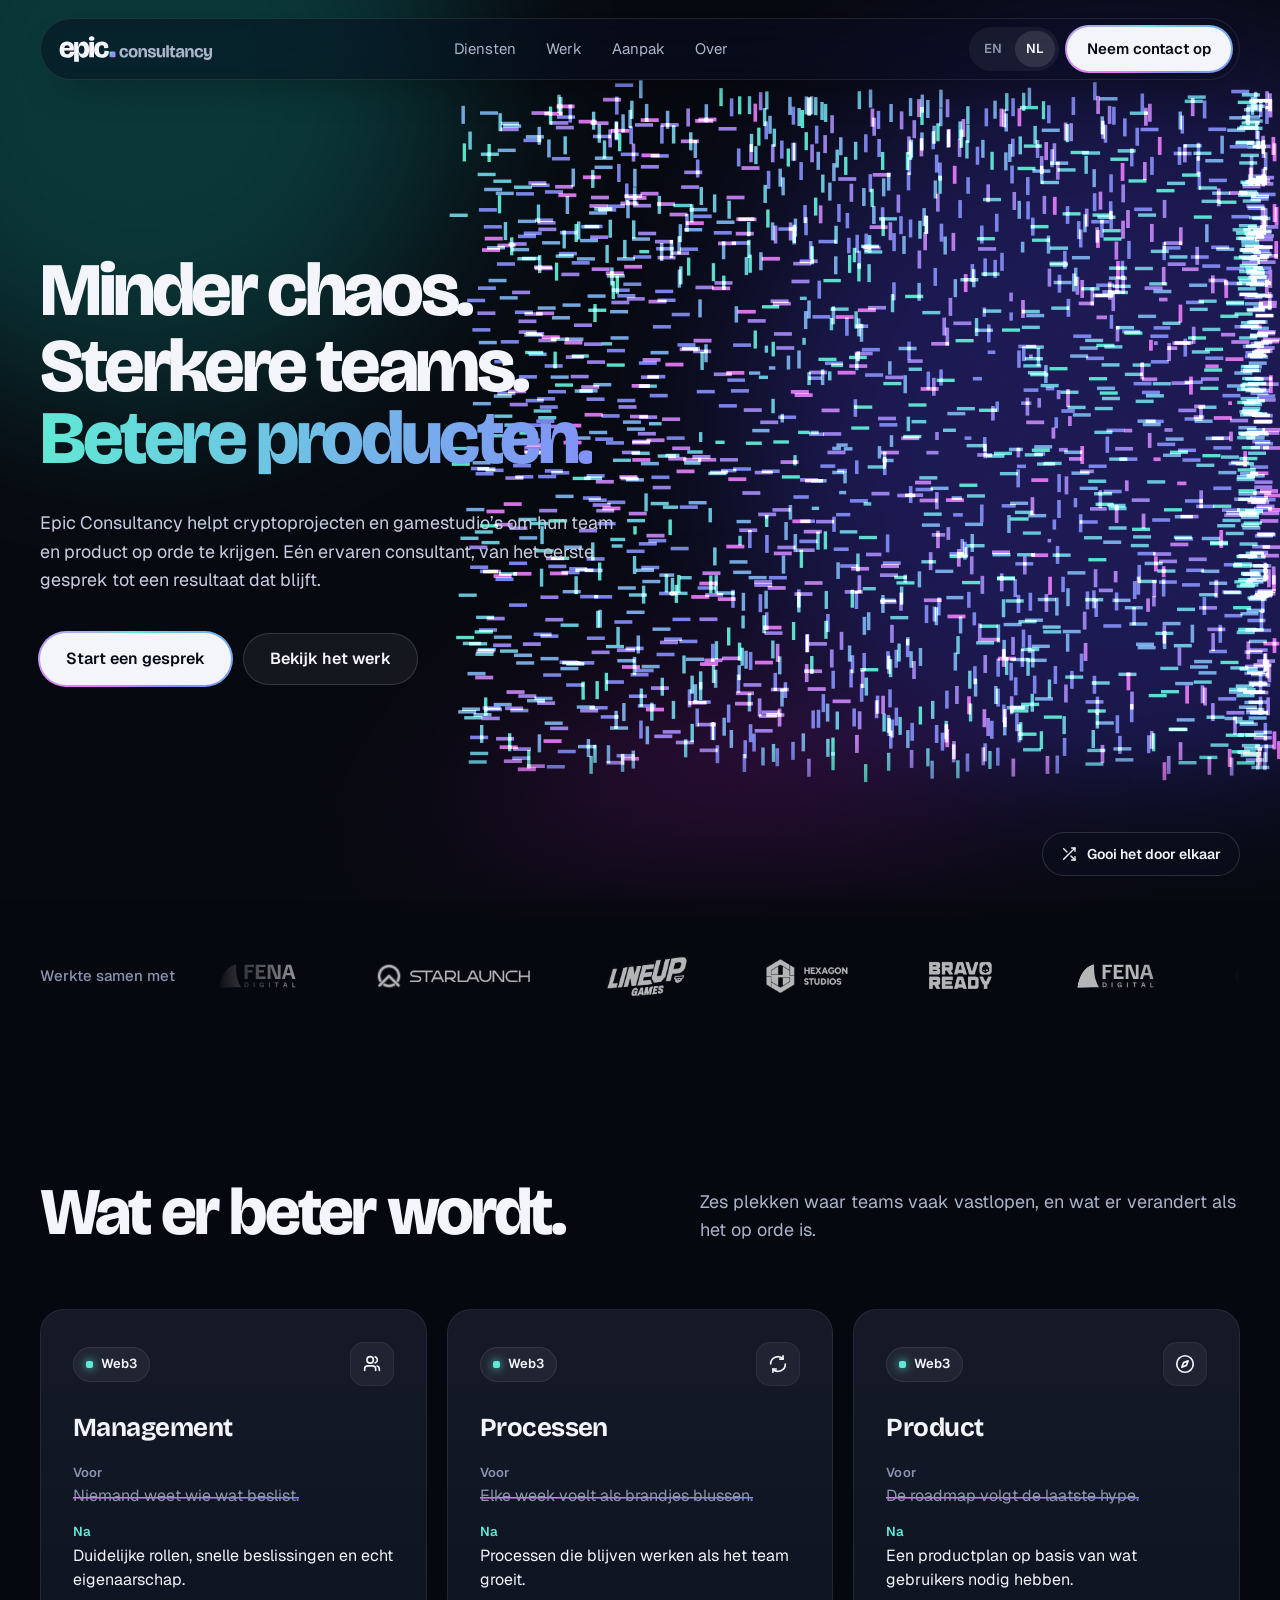
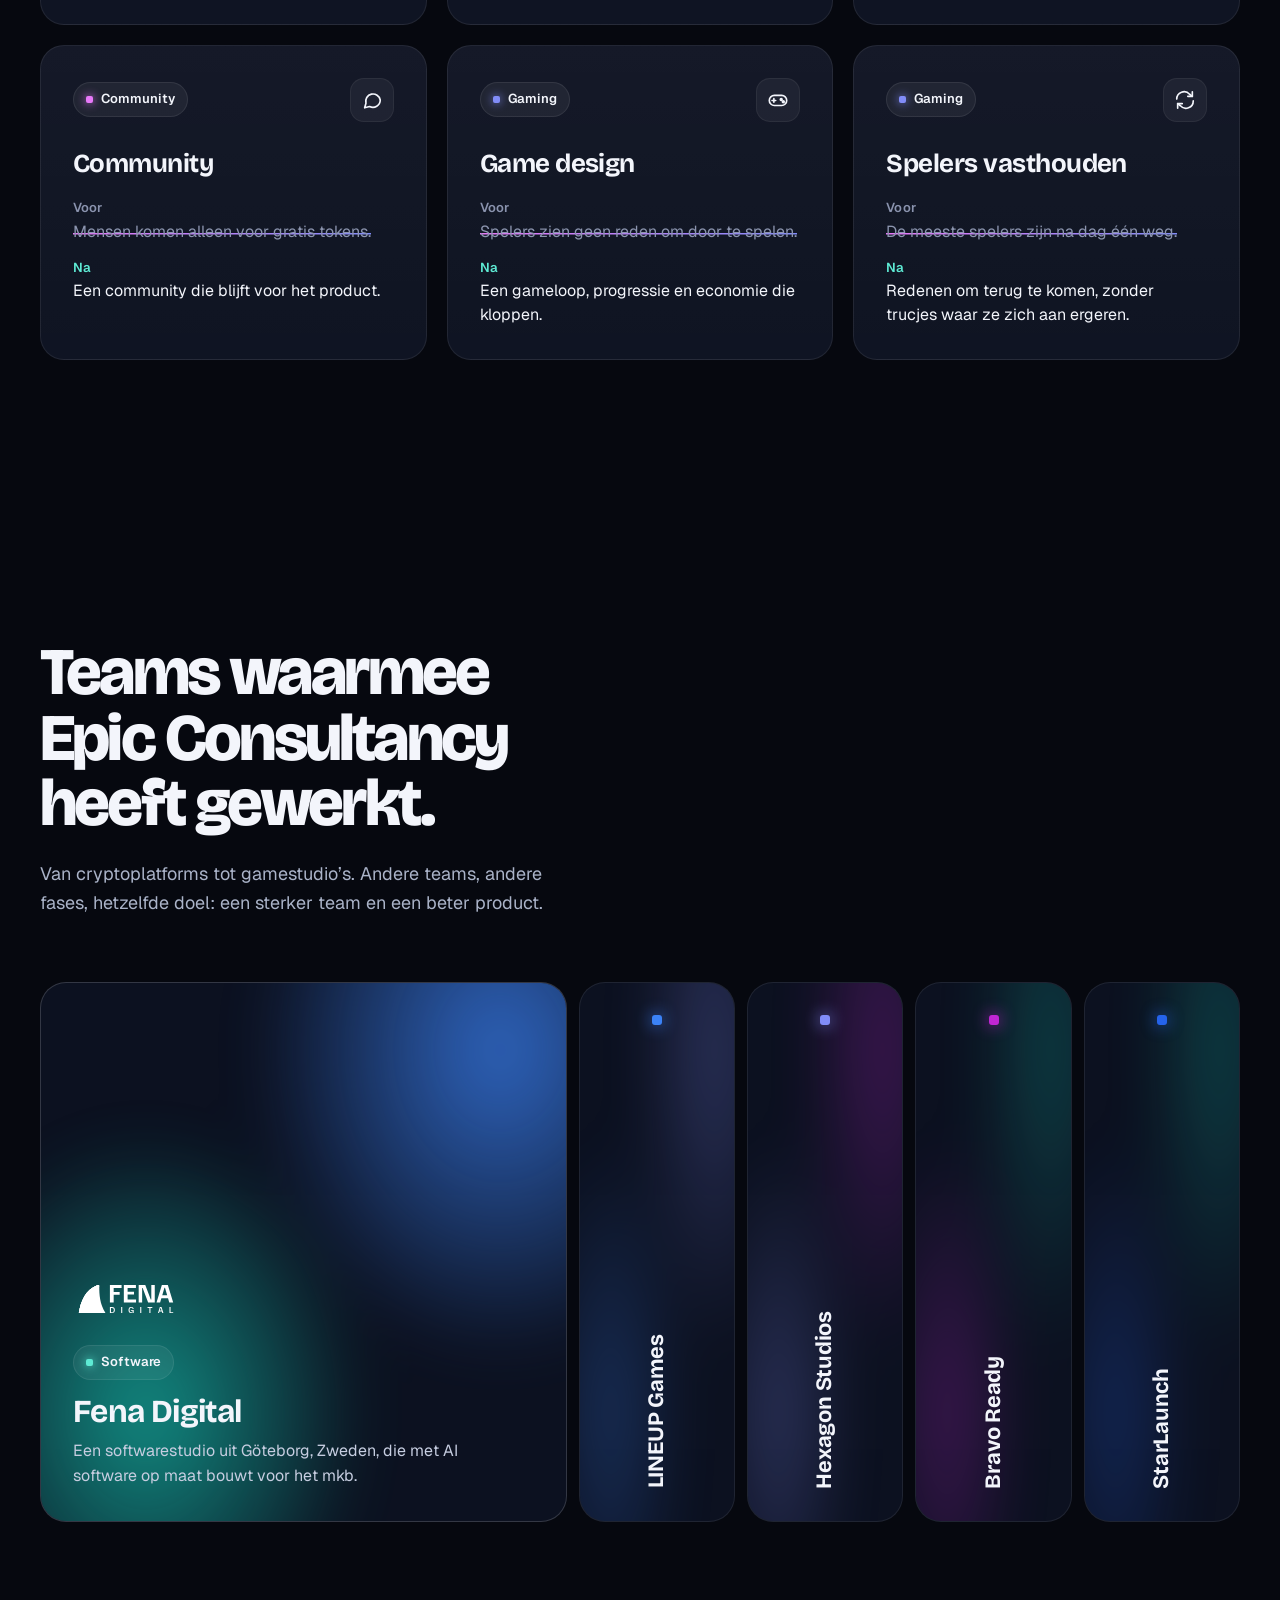
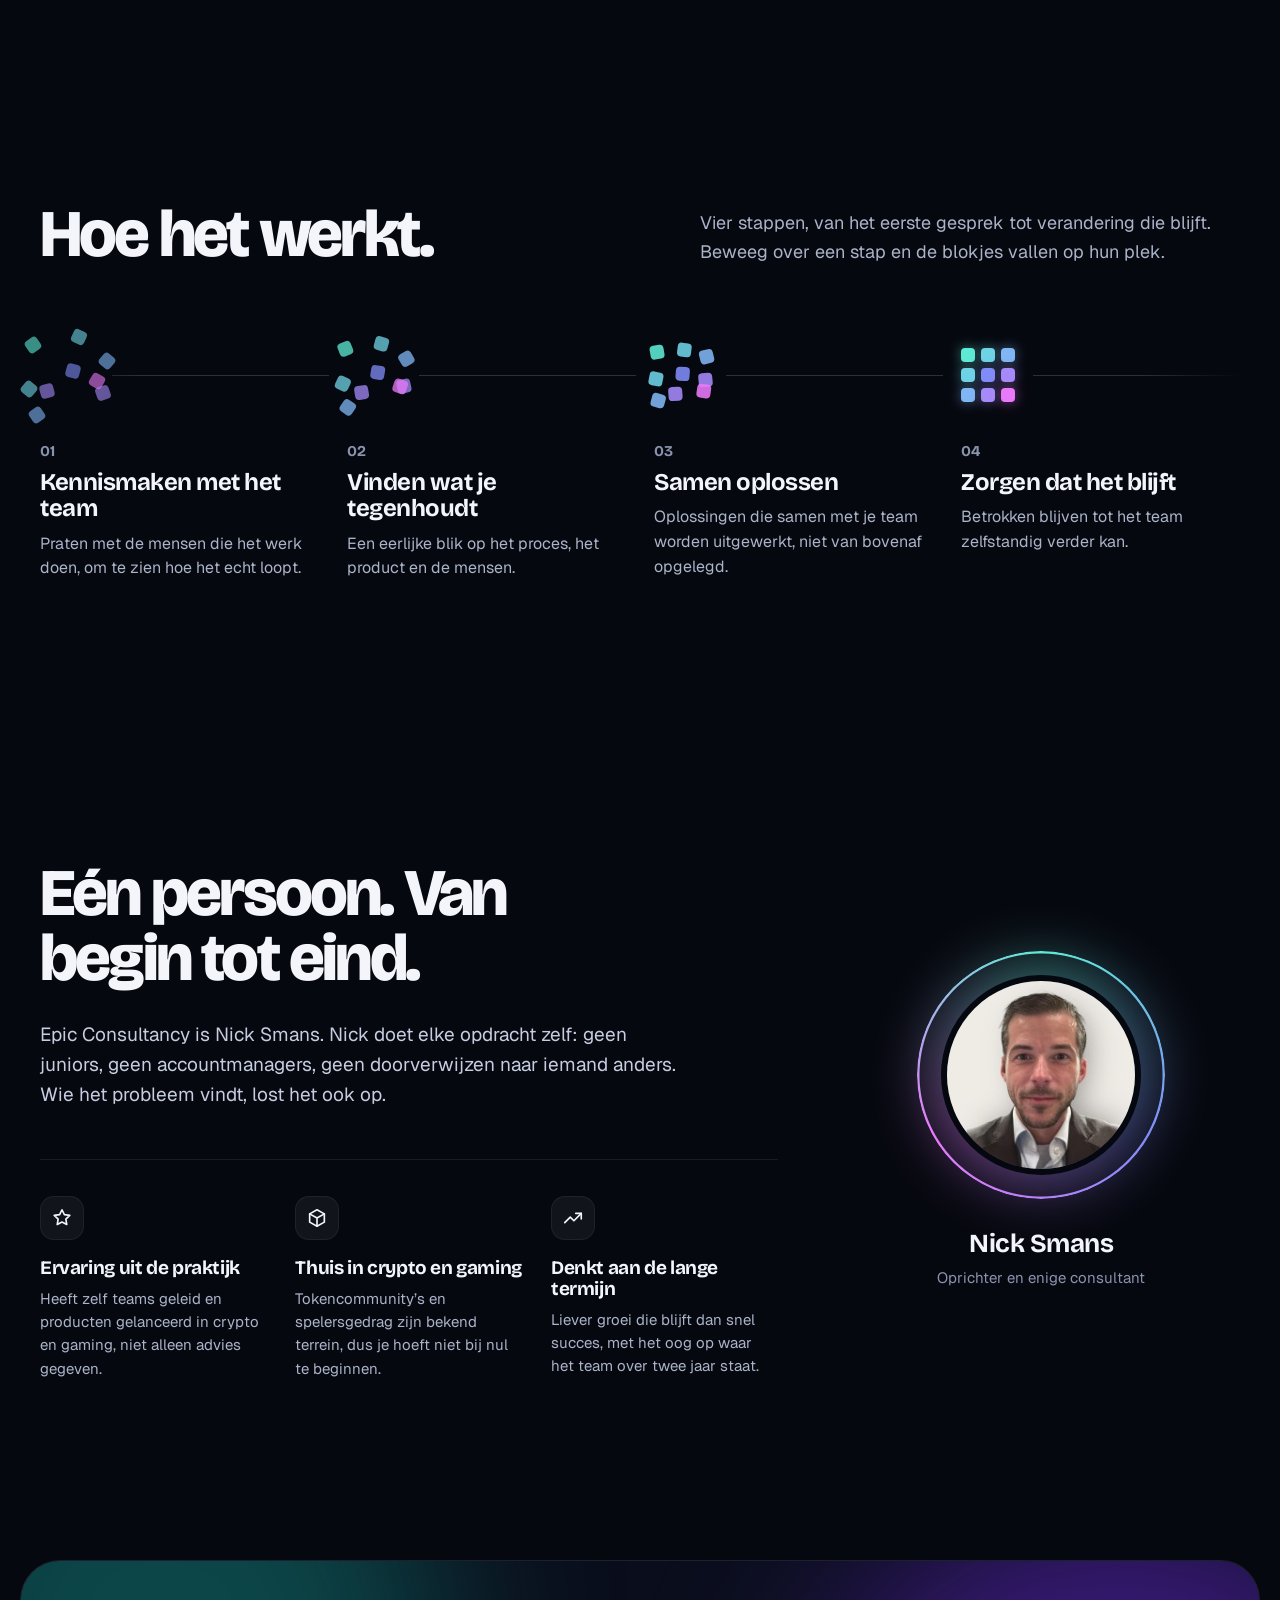
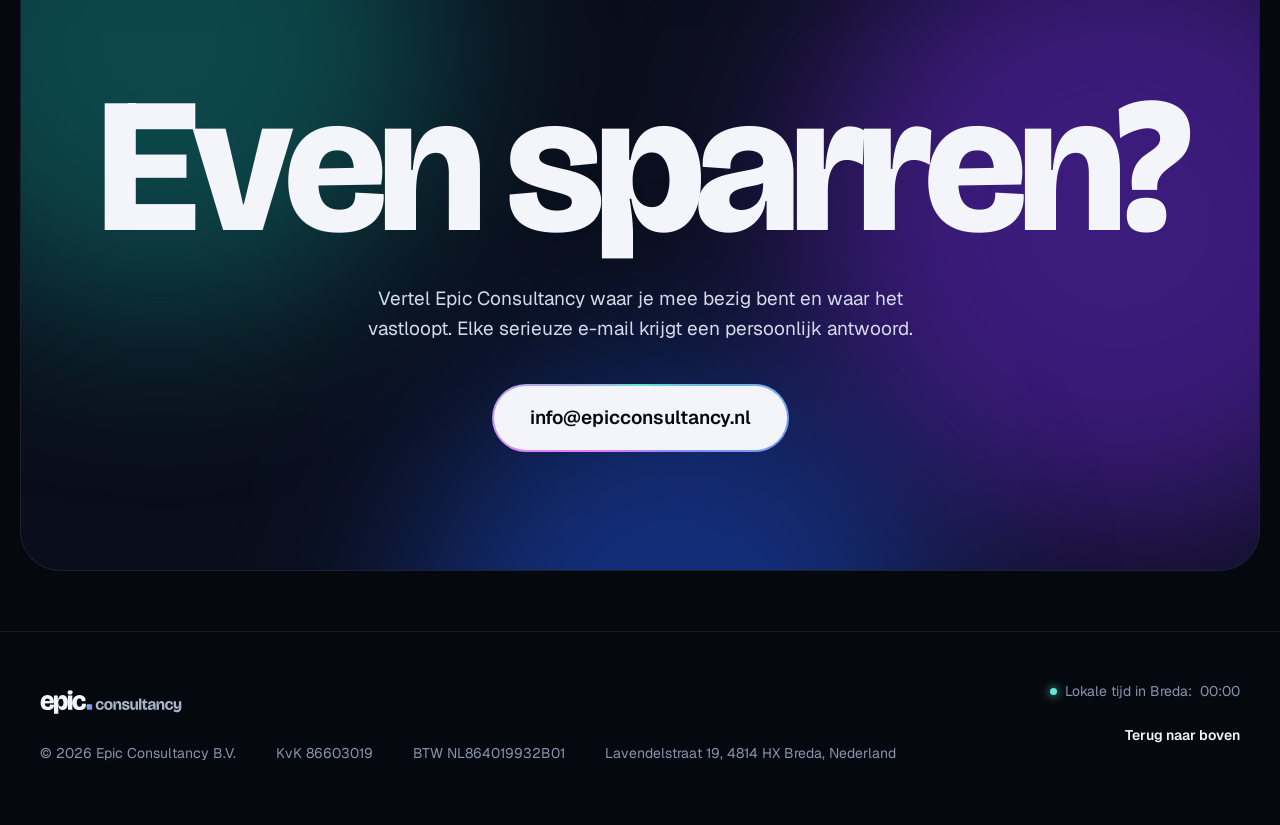
==== commit d2f25f8b: "Site: replace V3 Prism Night with the Showpiece, in EN and NL The Showpiece from the design canvas b" ====
--- a/nl/index.html
+++ b/nl/index.html
@@ -24,374 +24,341 @@
 <link rel="apple-touch-icon" href="../apple-touch-icon.png">
 <link rel="preconnect" href="https://fonts.googleapis.com">
 <link rel="preconnect" href="https://fonts.gstatic.com" crossorigin>
-<link href="https://fonts.googleapis.com/css2?family=Bricolage+Grotesque:opsz,wght@12..96,700..800&amp;family=Instrument+Sans:wght@400..600&amp;display=swap" rel="stylesheet">
-<script>try { if (localStorage.getItem('theme') === 'light') document.documentElement.setAttribute('data-theme', 'light'); } catch (e) {}</script>
-<link rel="stylesheet" href="../style.css">
-<script defer src="../script.js"></script>
+<link href="https://fonts.googleapis.com/css2?family=Bricolage+Grotesque:opsz,wdth,wght@12..96,75..100,200..800&amp;family=Geist:wght@300..700&amp;display=swap" rel="stylesheet">
+<link rel="stylesheet" href="../site.css?v=b2896778">
+<style>body { margin: 0; background: #06080F; }</style>
 </head>
 <body>
-<a class="skip-link" href="#main">Direct naar inhoud</a>
-
-<svg class="svg-defs" aria-hidden="true" focusable="false" width="0" height="0">
-  <defs>
-    <linearGradient id="mark-gradient" x1="0" y1="0" x2="1" y2="1">
-      <stop class="mark-stop-1" offset="0"></stop>
-      <stop class="mark-stop-2" offset=".55"></stop>
-      <stop class="mark-stop-3" offset="1"></stop>
-    </linearGradient>
-    <symbol id="wordmark" viewBox="0 -730 5270 890">
-      <path class="wm-word" d="M287 14Q212 14 161.5 -7.5Q111 -29 80.0 -66.5Q49 -104 35.5 -152.0Q22 -200 22 -253Q22 -310 36.5 -362.0Q51 -414 81.5 -454.5Q112 -495 160.5 -518.5Q209 -542 277 -542Q345 -542 393.5 -518.5Q442 -495 471.0 -453.0Q500 -411 508.5 -356.0Q517 -301 506 -237L123 -231V-319L382 -324L361 -273Q367 -319 359.5 -350.5Q352 -382 332.0 -398.5Q312 -415 277 -415Q240 -415 218.0 -396.0Q196 -377 187.0 -342.5Q178 -308 178 -261Q178 -180 205.0 -143.0Q232 -106 288 -106Q312 -106 328.0 -112.0Q344 -118 354.0 -129.5Q364 -141 368.0 -157.5Q372 -174 371 -195L519 -187Q522 -154 512.5 -119.0Q503 -84 477.0 -54.0Q451 -24 404.5 -5.0Q358 14 287 14ZM518 148V-340V-528H660V-365H667Q678 -424 700.0 -463.5Q722 -503 756.5 -522.5Q791 -542 840 -542Q902 -542 945.5 -510.5Q989 -479 1011.5 -417.5Q1034 -356 1034 -266Q1034 -169 1008.5 -107.0Q983 -45 939.0 -15.5Q895 14 839 14Q794 14 759.5 -5.0Q725 -24 702.5 -63.5Q680 -103 671 -163H662Q667 -134 671.0 -102.5Q675 -71 677.5 -40.5Q680 -10 680 18V148ZM778 -119Q810 -119 830.5 -139.0Q851 -159 860.5 -191.5Q870 -224 870 -260Q870 -300 859.5 -332.5Q849 -365 828.5 -384.5Q808 -404 778 -404Q759 -404 741.0 -395.5Q723 -387 709.0 -369.5Q695 -352 686.5 -325.0Q678 -298 678 -260V-254Q678 -224 684.0 -202.0Q690 -180 700.0 -164.0Q710 -148 723.0 -138.0Q736 -128 750.0 -123.5Q764 -119 778 -119ZM1037 0V-528H1199V0ZM1117 -566Q1071 -566 1046.5 -585.5Q1022 -605 1022 -642Q1022 -680 1046.5 -699.5Q1071 -719 1117 -719Q1164 -719 1188.5 -699.0Q1213 -679 1213 -642Q1213 -606 1188.5 -586.0Q1164 -566 1117 -566ZM1469 14Q1398 14 1347.0 -7.5Q1296 -29 1264.0 -67.0Q1232 -105 1217.0 -154.0Q1202 -203 1202 -258Q1202 -314 1217.0 -364.5Q1232 -415 1263.5 -455.5Q1295 -496 1345.5 -519.0Q1396 -542 1467 -542Q1551 -542 1602.5 -510.5Q1654 -479 1674.5 -429.0Q1695 -379 1686 -321L1546 -310Q1548 -346 1538.5 -369.5Q1529 -393 1510.0 -404.5Q1491 -416 1464 -416Q1440 -416 1421.5 -407.0Q1403 -398 1390.5 -379.5Q1378 -361 1371.5 -333.0Q1365 -305 1365 -266Q1365 -216 1376.5 -180.0Q1388 -144 1411.5 -125.0Q1435 -106 1471 -106Q1508 -106 1527.0 -124.0Q1546 -142 1552.0 -169.5Q1558 -197 1554 -224L1703 -217Q1709 -173 1699.0 -131.5Q1689 -90 1660.5 -57.0Q1632 -24 1584.5 -5.0Q1537 14 1469 14Z"></path>
-      <rect class="wm-dot" x="1734" y="-200" width="200" height="200" rx="35"></rect>
-      <path class="wm-sub" transform="translate(2054 0) scale(0.6)" d="M286 14Q218 14 168.5 -7.0Q119 -28 87.0 -65.5Q55 -103 40.0 -152.0Q25 -201 25 -257Q25 -314 40.0 -364.5Q55 -415 86.0 -454.5Q117 -494 166.5 -516.5Q216 -539 284 -539Q364 -539 414.5 -508.5Q465 -478 486.0 -429.5Q507 -381 500 -325L374 -314Q375 -351 364.0 -375.5Q353 -400 332.0 -412.5Q311 -425 281 -425Q257 -425 236.5 -416.0Q216 -407 201.0 -387.5Q186 -368 178.0 -337.5Q170 -307 170 -264Q170 -209 184.0 -171.5Q198 -134 224.5 -114.5Q251 -95 288 -95Q328 -95 349.5 -113.5Q371 -132 379.0 -160.5Q387 -189 383 -219L516 -212Q521 -167 510.0 -126.5Q499 -86 471.0 -54.0Q443 -22 397.0 -4.0Q351 14 286 14ZM806 14Q731 14 672.5 -16.5Q614 -47 581.5 -108.0Q549 -169 549 -262Q549 -357 583.0 -418.0Q617 -479 675.5 -509.0Q734 -539 807 -539Q883 -539 941.0 -508.5Q999 -478 1031.5 -416.5Q1064 -355 1064 -262Q1064 -166 1030.0 -105.0Q996 -44 937.5 -15.0Q879 14 806 14ZM809 -94Q844 -94 868.0 -113.0Q892 -132 905.0 -168.0Q918 -204 918 -254Q918 -309 904.0 -346.5Q890 -384 864.5 -404.5Q839 -425 803 -425Q769 -425 744.5 -406.0Q720 -387 707.5 -350.5Q695 -314 695 -263Q695 -184 725.0 -139.0Q755 -94 809 -94ZM1117 0V-285L1116 -525H1240L1236 -303H1245Q1251 -383 1271.5 -435.0Q1292 -487 1329.5 -513.0Q1367 -539 1425 -539Q1511 -539 1554.0 -480.5Q1597 -422 1597 -304V0H1453V-288Q1453 -351 1434.5 -382.0Q1416 -413 1375 -413Q1340 -413 1314.5 -389.0Q1289 -365 1275.0 -313.0Q1261 -261 1261 -176V0ZM1884 14Q1832 14 1787.5 3.5Q1743 -7 1710.5 -30.0Q1678 -53 1661.0 -91.5Q1644 -130 1647 -184L1773 -196Q1774 -159 1788.0 -135.5Q1802 -112 1827.5 -101.5Q1853 -91 1889 -91Q1927 -91 1952.0 -103.5Q1977 -116 1977 -144Q1977 -161 1966.5 -171.0Q1956 -181 1932.0 -189.0Q1908 -197 1867 -207Q1819 -218 1779.0 -230.5Q1739 -243 1710.0 -260.5Q1681 -278 1665.5 -304.5Q1650 -331 1650 -370Q1650 -423 1678.5 -460.5Q1707 -498 1757.5 -518.5Q1808 -539 1874 -539Q1934 -539 1985.5 -520.0Q2037 -501 2067.0 -458.5Q2097 -416 2090 -346L1966 -334Q1969 -366 1957.0 -388.0Q1945 -410 1921.5 -421.5Q1898 -433 1866 -433Q1828 -433 1806.5 -418.5Q1785 -404 1785 -381Q1785 -362 1798.5 -350.0Q1812 -338 1838.0 -330.5Q1864 -323 1904 -314Q1938 -307 1974.5 -296.5Q2011 -286 2042.5 -268.5Q2074 -251 2093.5 -221.5Q2113 -192 2113 -146Q2113 -98 2086.5 -61.5Q2060 -25 2009.0 -5.5Q1958 14 1884 14ZM2325 14Q2238 14 2196.0 -47.5Q2154 -109 2154 -237V-525H2299V-239Q2299 -170 2317.5 -141.5Q2336 -113 2373 -113Q2399 -113 2419.5 -126.0Q2440 -139 2455.5 -165.0Q2471 -191 2479.0 -232.0Q2487 -273 2487 -330V-525H2631V-245V0H2507L2510 -210H2503Q2496 -132 2474.5 -82.5Q2453 -33 2416.0 -9.5Q2379 14 2325 14ZM2698 0V-695H2842V0ZM3111 11Q3024 11 2980.5 -34.0Q2937 -79 2937 -173V-411H2878V-505H2886Q2941 -511 2964.5 -540.5Q2988 -570 2993 -630L2994 -643H3080V-525H3205V-408H3080V-186Q3080 -148 3098.5 -131.0Q3117 -114 3145 -114Q3160 -114 3175.5 -118.5Q3191 -123 3205 -131V-3Q3176 5 3153.0 8.0Q3130 11 3111 11ZM3395 14Q3354 14 3318.5 -0.5Q3283 -15 3260.5 -46.0Q3238 -77 3238 -129Q3238 -177 3256.5 -207.5Q3275 -238 3307.0 -256.0Q3339 -274 3377.0 -284.0Q3415 -294 3454 -301Q3507 -311 3533.5 -316.5Q3560 -322 3569.0 -330.5Q3578 -339 3578 -354Q3578 -388 3554.0 -405.5Q3530 -423 3491 -423Q3468 -423 3444.0 -414.5Q3420 -406 3404.5 -384.0Q3389 -362 3389 -323L3260 -334Q3260 -394 3280.5 -433.5Q3301 -473 3336.0 -496.0Q3371 -519 3413.0 -529.0Q3455 -539 3496 -539Q3570 -539 3619.5 -511.5Q3669 -484 3694.0 -431.0Q3719 -378 3719 -301V-206Q3719 -172 3719.0 -137.5Q3719 -103 3719.5 -68.5Q3720 -34 3720 0H3593Q3594 -38 3595.0 -77.0Q3596 -116 3596 -158H3590Q3585 -111 3559.0 -72.0Q3533 -33 3491.0 -9.5Q3449 14 3395 14ZM3451 -93Q3471 -93 3493.5 -101.5Q3516 -110 3535.0 -127.5Q3554 -145 3566.0 -173.5Q3578 -202 3578 -243L3579 -266L3605 -271Q3597 -257 3576.5 -249.0Q3556 -241 3531.0 -236.5Q3506 -232 3480.0 -227.0Q3454 -222 3432.0 -214.0Q3410 -206 3396.5 -191.5Q3383 -177 3383 -152Q3383 -124 3402.0 -108.5Q3421 -93 3451 -93ZM3781 0V-285L3780 -525H3904L3900 -303H3909Q3915 -383 3935.5 -435.0Q3956 -487 3993.5 -513.0Q4031 -539 4089 -539Q4175 -539 4218.0 -480.5Q4261 -422 4261 -304V0H4117V-288Q4117 -351 4098.5 -382.0Q4080 -413 4039 -413Q4004 -413 3978.5 -389.0Q3953 -365 3939.0 -313.0Q3925 -261 3925 -176V0ZM4571 14Q4503 14 4453.5 -7.0Q4404 -28 4372.0 -65.5Q4340 -103 4325.0 -152.0Q4310 -201 4310 -257Q4310 -314 4325.0 -364.5Q4340 -415 4371.0 -454.5Q4402 -494 4451.5 -516.5Q4501 -539 4569 -539Q4649 -539 4699.5 -508.5Q4750 -478 4771.0 -429.5Q4792 -381 4785 -325L4659 -314Q4660 -351 4649.0 -375.5Q4638 -400 4617.0 -412.5Q4596 -425 4566 -425Q4542 -425 4521.5 -416.0Q4501 -407 4486.0 -387.5Q4471 -368 4463.0 -337.5Q4455 -307 4455 -264Q4455 -209 4469.0 -171.5Q4483 -134 4509.5 -114.5Q4536 -95 4573 -95Q4613 -95 4634.5 -113.5Q4656 -132 4664.0 -160.5Q4672 -189 4668 -219L4801 -212Q4806 -167 4795.0 -126.5Q4784 -86 4756.0 -54.0Q4728 -22 4682.0 -4.0Q4636 14 4571 14ZM5033 154Q5001 154 4965.0 148.5Q4929 143 4894.0 130.0Q4859 117 4830 98L4869 -43Q4903 -8 4946.5 6.5Q4990 21 5027 21Q5080 21 5114.5 -1.0Q5149 -23 5165.5 -63.0Q5182 -103 5182 -159L5184 -258H5176Q5172 -186 5150.5 -140.5Q5129 -95 5093.0 -73.5Q5057 -52 5011 -52Q4953 -52 4915.5 -81.5Q4878 -111 4859.5 -168.5Q4841 -226 4841 -310V-525H4984V-346Q4984 -259 5004.0 -218.5Q5024 -178 5067 -178Q5090 -178 5108.5 -189.5Q5127 -201 5139.0 -225.0Q5151 -249 5157.5 -284.5Q5164 -320 5164 -367V-525H5307V-154Q5307 -105 5297.5 -59.5Q5288 -14 5268.0 24.5Q5248 63 5216.0 92.5Q5184 122 5138.5 138.0Q5093 154 5033 154Z"></path>
-    </symbol>
-  </defs>
-</svg>
-
-<header class="site-header">
-  <nav class="nav frost" aria-label="Hoofdmenu">
-    <a class="brand" href="#top" aria-label="Epic Consultancy">
-      <svg class="wordmark" viewBox="0 0 5270 890" height="28" aria-hidden="true" focusable="false"><use href="#wordmark"></use></svg>
-    </a>
-    <button class="icon-btn menu-toggle" type="button" aria-expanded="false" aria-controls="nav-links" aria-label="Menu">
-      <svg class="icon-open" width="20" height="20" viewBox="0 0 24 24" fill="none" stroke="currentColor" stroke-width="2" stroke-linecap="round" aria-hidden="true" focusable="false"><path d="M4 7h16M4 12h16M4 17h16"></path></svg>
-      <svg class="icon-close" width="20" height="20" viewBox="0 0 24 24" fill="none" stroke="currentColor" stroke-width="2" stroke-linecap="round" aria-hidden="true" focusable="false"><path d="M6 6l12 12M18 6L6 18"></path></svg>
-    </button>
-    <div class="nav-links" id="nav-links">
-      <a class="nav-link" href="#expertise">Expertise</a>
-      <a class="nav-link" href="#work">Werk</a>
-      <a class="nav-link" href="#approach">Aanpak</a>
-      <a class="nav-link" href="#about">Over</a>
-      <a class="nav-link" href="#contact">Contact</a>
+<div class="sp" data-on-mousemove="rootMove">
+  <a class="sp-skip" href="#sp-main">Direct naar inhoud</a>
+  <svg class="sp-grain" aria-hidden="true" focusable="false"><filter id="sp-noise"><feTurbulence type="fractalNoise" baseFrequency="0.85" numOctaves="3" stitchTiles="stitch"></feTurbulence><feColorMatrix type="saturate" values="0"></feColorMatrix></filter><rect width="100%" height="100%" filter="url(#sp-noise)"></rect></svg>
+  <div class="sp-aura" aria-hidden="true"></div>
+  <div class="sp-ring" aria-hidden="true"></div>
+  <div class="sp-progress" aria-hidden="true"></div>
+
+  <header class="sp-nav-wrap">
+    <div class="sp-w">
+      <nav class="sp-nav" aria-label="Hoofdmenu">
+        <a class="sp-brand" href="#top" aria-label="Epic Consultancy, terug naar boven">
+          <svg class="sp-wm" height="26" viewBox="0 -730 5270 890" aria-hidden="true" focusable="false"><defs><linearGradient id="sp-wg" x1="0" y1="0" x2="1" y2="1"><stop offset="0" stop-color="#5EEAD4"></stop><stop offset="0.55" stop-color="#818CF8"></stop><stop offset="1" stop-color="#E879F9"></stop></linearGradient></defs><path fill="currentColor" d="M287 14Q212 14 161.5 -7.5Q111 -29 80.0 -66.5Q49 -104 35.5 -152.0Q22 -200 22 -253Q22 -310 36.5 -362.0Q51 -414 81.5 -454.5Q112 -495 160.5 -518.5Q209 -542 277 -542Q345 -542 393.5 -518.5Q442 -495 471.0 -453.0Q500 -411 508.5 -356.0Q517 -301 506 -237L123 -231V-319L382 -324L361 -273Q367 -319 359.5 -350.5Q352 -382 332.0 -398.5Q312 -415 277 -415Q240 -415 218.0 -396.0Q196 -377 187.0 -342.5Q178 -308 178 -261Q178 -180 205.0 -143.0Q232 -106 288 -106Q312 -106 328.0 -112.0Q344 -118 354.0 -129.5Q364 -141 368.0 -157.5Q372 -174 371 -195L519 -187Q522 -154 512.5 -119.0Q503 -84 477.0 -54.0Q451 -24 404.5 -5.0Q358 14 287 14ZM518 148V-340V-528H660V-365H667Q678 -424 700.0 -463.5Q722 -503 756.5 -522.5Q791 -542 840 -542Q902 -542 945.5 -510.5Q989 -479 1011.5 -417.5Q1034 -356 1034 -266Q1034 -169 1008.5 -107.0Q983 -45 939.0 -15.5Q895 14 839 14Q794 14 759.5 -5.0Q725 -24 702.5 -63.5Q680 -103 671 -163H662Q667 -134 671.0 -102.5Q675 -71 677.5 -40.5Q680 -10 680 18V148ZM778 -119Q810 -119 830.5 -139.0Q851 -159 860.5 -191.5Q870 -224 870 -260Q870 -300 859.5 -332.5Q849 -365 828.5 -384.5Q808 -404 778 -404Q759 -404 741.0 -395.5Q723 -387 709.0 -369.5Q695 -352 686.5 -325.0Q678 -298 678 -260V-254Q678 -224 684.0 -202.0Q690 -180 700.0 -164.0Q710 -148 723.0 -138.0Q736 -128 750.0 -123.5Q764 -119 778 -119ZM1037 0V-528H1199V0ZM1117 -566Q1071 -566 1046.5 -585.5Q1022 -605 1022 -642Q1022 -680 1046.5 -699.5Q1071 -719 1117 -719Q1164 -719 1188.5 -699.0Q1213 -679 1213 -642Q1213 -606 1188.5 -586.0Q1164 -566 1117 -566ZM1469 14Q1398 14 1347.0 -7.5Q1296 -29 1264.0 -67.0Q1232 -105 1217.0 -154.0Q1202 -203 1202 -258Q1202 -314 1217.0 -364.5Q1232 -415 1263.5 -455.5Q1295 -496 1345.5 -519.0Q1396 -542 1467 -542Q1551 -542 1602.5 -510.5Q1654 -479 1674.5 -429.0Q1695 -379 1686 -321L1546 -310Q1548 -346 1538.5 -369.5Q1529 -393 1510.0 -404.5Q1491 -416 1464 -416Q1440 -416 1421.5 -407.0Q1403 -398 1390.5 -379.5Q1378 -361 1371.5 -333.0Q1365 -305 1365 -266Q1365 -216 1376.5 -180.0Q1388 -144 1411.5 -125.0Q1435 -106 1471 -106Q1508 -106 1527.0 -124.0Q1546 -142 1552.0 -169.5Q1558 -197 1554 -224L1703 -217Q1709 -173 1699.0 -131.5Q1689 -90 1660.5 -57.0Q1632 -24 1584.5 -5.0Q1537 14 1469 14Z"></path><rect x="1734" y="-200" width="200" height="200" rx="35" fill="url(#sp-wg)"></rect><path fill="#AAB3C8" transform="translate(2054 0) scale(0.6)" d="M286 14Q218 14 168.5 -7.0Q119 -28 87.0 -65.5Q55 -103 40.0 -152.0Q25 -201 25 -257Q25 -314 40.0 -364.5Q55 -415 86.0 -454.5Q117 -494 166.5 -516.5Q216 -539 284 -539Q364 -539 414.5 -508.5Q465 -478 486.0 -429.5Q507 -381 500 -325L374 -314Q375 -351 364.0 -375.5Q353 -400 332.0 -412.5Q311 -425 281 -425Q257 -425 236.5 -416.0Q216 -407 201.0 -387.5Q186 -368 178.0 -337.5Q170 -307 170 -264Q170 -209 184.0 -171.5Q198 -134 224.5 -114.5Q251 -95 288 -95Q328 -95 349.5 -113.5Q371 -132 379.0 -160.5Q387 -189 383 -219L516 -212Q521 -167 510.0 -126.5Q499 -86 471.0 -54.0Q443 -22 397.0 -4.0Q351 14 286 14ZM806 14Q731 14 672.5 -16.5Q614 -47 581.5 -108.0Q549 -169 549 -262Q549 -357 583.0 -418.0Q617 -479 675.5 -509.0Q734 -539 807 -539Q883 -539 941.0 -508.5Q999 -478 1031.5 -416.5Q1064 -355 1064 -262Q1064 -166 1030.0 -105.0Q996 -44 937.5 -15.0Q879 14 806 14ZM809 -94Q844 -94 868.0 -113.0Q892 -132 905.0 -168.0Q918 -204 918 -254Q918 -309 904.0 -346.5Q890 -384 864.5 -404.5Q839 -425 803 -425Q769 -425 744.5 -406.0Q720 -387 707.5 -350.5Q695 -314 695 -263Q695 -184 725.0 -139.0Q755 -94 809 -94ZM1117 0V-285L1116 -525H1240L1236 -303H1245Q1251 -383 1271.5 -435.0Q1292 -487 1329.5 -513.0Q1367 -539 1425 -539Q1511 -539 1554.0 -480.5Q1597 -422 1597 -304V0H1453V-288Q1453 -351 1434.5 -382.0Q1416 -413 1375 -413Q1340 -413 1314.5 -389.0Q1289 -365 1275.0 -313.0Q1261 -261 1261 -176V0ZM1884 14Q1832 14 1787.5 3.5Q1743 -7 1710.5 -30.0Q1678 -53 1661.0 -91.5Q1644 -130 1647 -184L1773 -196Q1774 -159 1788.0 -135.5Q1802 -112 1827.5 -101.5Q1853 -91 1889 -91Q1927 -91 1952.0 -103.5Q1977 -116 1977 -144Q1977 -161 1966.5 -171.0Q1956 -181 1932.0 -189.0Q1908 -197 1867 -207Q1819 -218 1779.0 -230.5Q1739 -243 1710.0 -260.5Q1681 -278 1665.5 -304.5Q1650 -331 1650 -370Q1650 -423 1678.5 -460.5Q1707 -498 1757.5 -518.5Q1808 -539 1874 -539Q1934 -539 1985.5 -520.0Q2037 -501 2067.0 -458.5Q2097 -416 2090 -346L1966 -334Q1969 -366 1957.0 -388.0Q1945 -410 1921.5 -421.5Q1898 -433 1866 -433Q1828 -433 1806.5 -418.5Q1785 -404 1785 -381Q1785 -362 1798.5 -350.0Q1812 -338 1838.0 -330.5Q1864 -323 1904 -314Q1938 -307 1974.5 -296.5Q2011 -286 2042.5 -268.5Q2074 -251 2093.5 -221.5Q2113 -192 2113 -146Q2113 -98 2086.5 -61.5Q2060 -25 2009.0 -5.5Q1958 14 1884 14ZM2325 14Q2238 14 2196.0 -47.5Q2154 -109 2154 -237V-525H2299V-239Q2299 -170 2317.5 -141.5Q2336 -113 2373 -113Q2399 -113 2419.5 -126.0Q2440 -139 2455.5 -165.0Q2471 -191 2479.0 -232.0Q2487 -273 2487 -330V-525H2631V-245V0H2507L2510 -210H2503Q2496 -132 2474.5 -82.5Q2453 -33 2416.0 -9.5Q2379 14 2325 14ZM2698 0V-695H2842V0ZM3111 11Q3024 11 2980.5 -34.0Q2937 -79 2937 -173V-411H2878V-505H2886Q2941 -511 2964.5 -540.5Q2988 -570 2993 -630L2994 -643H3080V-525H3205V-408H3080V-186Q3080 -148 3098.5 -131.0Q3117 -114 3145 -114Q3160 -114 3175.5 -118.5Q3191 -123 3205 -131V-3Q3176 5 3153.0 8.0Q3130 11 3111 11ZM3395 14Q3354 14 3318.5 -0.5Q3283 -15 3260.5 -46.0Q3238 -77 3238 -129Q3238 -177 3256.5 -207.5Q3275 -238 3307.0 -256.0Q3339 -274 3377.0 -284.0Q3415 -294 3454 -301Q3507 -311 3533.5 -316.5Q3560 -322 3569.0 -330.5Q3578 -339 3578 -354Q3578 -388 3554.0 -405.5Q3530 -423 3491 -423Q3468 -423 3444.0 -414.5Q3420 -406 3404.5 -384.0Q3389 -362 3389 -323L3260 -334Q3260 -394 3280.5 -433.5Q3301 -473 3336.0 -496.0Q3371 -519 3413.0 -529.0Q3455 -539 3496 -539Q3570 -539 3619.5 -511.5Q3669 -484 3694.0 -431.0Q3719 -378 3719 -301V-206Q3719 -172 3719.0 -137.5Q3719 -103 3719.5 -68.5Q3720 -34 3720 0H3593Q3594 -38 3595.0 -77.0Q3596 -116 3596 -158H3590Q3585 -111 3559.0 -72.0Q3533 -33 3491.0 -9.5Q3449 14 3395 14ZM3451 -93Q3471 -93 3493.5 -101.5Q3516 -110 3535.0 -127.5Q3554 -145 3566.0 -173.5Q3578 -202 3578 -243L3579 -266L3605 -271Q3597 -257 3576.5 -249.0Q3556 -241 3531.0 -236.5Q3506 -232 3480.0 -227.0Q3454 -222 3432.0 -214.0Q3410 -206 3396.5 -191.5Q3383 -177 3383 -152Q3383 -124 3402.0 -108.5Q3421 -93 3451 -93ZM3781 0V-285L3780 -525H3904L3900 -303H3909Q3915 -383 3935.5 -435.0Q3956 -487 3993.5 -513.0Q4031 -539 4089 -539Q4175 -539 4218.0 -480.5Q4261 -422 4261 -304V0H4117V-288Q4117 -351 4098.5 -382.0Q4080 -413 4039 -413Q4004 -413 3978.5 -389.0Q3953 -365 3939.0 -313.0Q3925 -261 3925 -176V0ZM4571 14Q4503 14 4453.5 -7.0Q4404 -28 4372.0 -65.5Q4340 -103 4325.0 -152.0Q4310 -201 4310 -257Q4310 -314 4325.0 -364.5Q4340 -415 4371.0 -454.5Q4402 -494 4451.5 -516.5Q4501 -539 4569 -539Q4649 -539 4699.5 -508.5Q4750 -478 4771.0 -429.5Q4792 -381 4785 -325L4659 -314Q4660 -351 4649.0 -375.5Q4638 -400 4617.0 -412.5Q4596 -425 4566 -425Q4542 -425 4521.5 -416.0Q4501 -407 4486.0 -387.5Q4471 -368 4463.0 -337.5Q4455 -307 4455 -264Q4455 -209 4469.0 -171.5Q4483 -134 4509.5 -114.5Q4536 -95 4573 -95Q4613 -95 4634.5 -113.5Q4656 -132 4664.0 -160.5Q4672 -189 4668 -219L4801 -212Q4806 -167 4795.0 -126.5Q4784 -86 4756.0 -54.0Q4728 -22 4682.0 -4.0Q4636 14 4571 14ZM5033 154Q5001 154 4965.0 148.5Q4929 143 4894.0 130.0Q4859 117 4830 98L4869 -43Q4903 -8 4946.5 6.5Q4990 21 5027 21Q5080 21 5114.5 -1.0Q5149 -23 5165.5 -63.0Q5182 -103 5182 -159L5184 -258H5176Q5172 -186 5150.5 -140.5Q5129 -95 5093.0 -73.5Q5057 -52 5011 -52Q4953 -52 4915.5 -81.5Q4878 -111 4859.5 -168.5Q4841 -226 4841 -310V-525H4984V-346Q4984 -259 5004.0 -218.5Q5024 -178 5067 -178Q5090 -178 5108.5 -189.5Q5127 -201 5139.0 -225.0Q5151 -249 5157.5 -284.5Q5164 -320 5164 -367V-525H5307V-154Q5307 -105 5297.5 -59.5Q5288 -14 5268.0 24.5Q5248 63 5216.0 92.5Q5184 122 5138.5 138.0Q5093 154 5033 154Z"></path></svg>
+        </a>
+        <div class="sp-links">
+          <a href="#services">Diensten</a>
+          <a href="#work">Werk</a>
+          <a href="#how">Aanpak</a>
+          <a href="#about">Over</a>
+        </div>
+        <div class="sp-right">
+          <div class="sp-lang" role="group" aria-label="Taal">
+            <a href="../" lang="en" hreflang="en" aria-label="English">EN</a>
+            <span aria-current="page">NL</span>
+          </div>
+          <a class="sp-btn sp-btn-primary sp-btn-sm sp-nav-cta" href="#contact" data-on-mousemove="mag" data-on-mouseleave="magLeave">Neem contact op</a>
+        </div>
+      </nav>
     </div>
-    <div class="nav-tools">
-      <button class="icon-btn theme-toggle" type="button" aria-label="Schakel thema">
-        <svg class="icon-moon" width="18" height="18" viewBox="0 0 24 24" fill="none" stroke="currentColor" stroke-width="2" stroke-linecap="round" stroke-linejoin="round" aria-hidden="true" focusable="false"><path d="M21 12.8A9 9 0 1 1 11.2 3a7 7 0 0 0 9.8 9.8z"></path></svg>
-        <svg class="icon-sun" width="18" height="18" viewBox="0 0 24 24" fill="none" stroke="currentColor" stroke-width="2" stroke-linecap="round" stroke-linejoin="round" aria-hidden="true" focusable="false"><circle cx="12" cy="12" r="4"></circle><path d="M12 2v2M12 20v2M4.9 4.9l1.4 1.4M17.7 17.7l1.4 1.4M2 12h2M20 12h2M4.9 19.1l1.4-1.4M17.7 6.3l1.4-1.4"></path></svg>
+  </header>
+
+  <main id="sp-main">
+    <section class="sp-hero" id="top" aria-labelledby="sp-hero-title" data-on-mousemove="heroMove" data-on-mouseleave="heroLeave">
+      <div class="sp-glow" aria-hidden="true"><span class="sp-g sp-g1"></span><span class="sp-g sp-g2"></span><span class="sp-g sp-g3"></span></div>
+      <svg class="sp-fallback" viewBox="0 -730 5270 890" aria-hidden="true" focusable="false"><path fill="currentColor" d="M287 14Q212 14 161.5 -7.5Q111 -29 80.0 -66.5Q49 -104 35.5 -152.0Q22 -200 22 -253Q22 -310 36.5 -362.0Q51 -414 81.5 -454.5Q112 -495 160.5 -518.5Q209 -542 277 -542Q345 -542 393.5 -518.5Q442 -495 471.0 -453.0Q500 -411 508.5 -356.0Q517 -301 506 -237L123 -231V-319L382 -324L361 -273Q367 -319 359.5 -350.5Q352 -382 332.0 -398.5Q312 -415 277 -415Q240 -415 218.0 -396.0Q196 -377 187.0 -342.5Q178 -308 178 -261Q178 -180 205.0 -143.0Q232 -106 288 -106Q312 -106 328.0 -112.0Q344 -118 354.0 -129.5Q364 -141 368.0 -157.5Q372 -174 371 -195L519 -187Q522 -154 512.5 -119.0Q503 -84 477.0 -54.0Q451 -24 404.5 -5.0Q358 14 287 14ZM518 148V-340V-528H660V-365H667Q678 -424 700.0 -463.5Q722 -503 756.5 -522.5Q791 -542 840 -542Q902 -542 945.5 -510.5Q989 -479 1011.5 -417.5Q1034 -356 1034 -266Q1034 -169 1008.5 -107.0Q983 -45 939.0 -15.5Q895 14 839 14Q794 14 759.5 -5.0Q725 -24 702.5 -63.5Q680 -103 671 -163H662Q667 -134 671.0 -102.5Q675 -71 677.5 -40.5Q680 -10 680 18V148ZM778 -119Q810 -119 830.5 -139.0Q851 -159 860.5 -191.5Q870 -224 870 -260Q870 -300 859.5 -332.5Q849 -365 828.5 -384.5Q808 -404 778 -404Q759 -404 741.0 -395.5Q723 -387 709.0 -369.5Q695 -352 686.5 -325.0Q678 -298 678 -260V-254Q678 -224 684.0 -202.0Q690 -180 700.0 -164.0Q710 -148 723.0 -138.0Q736 -128 750.0 -123.5Q764 -119 778 -119ZM1037 0V-528H1199V0ZM1117 -566Q1071 -566 1046.5 -585.5Q1022 -605 1022 -642Q1022 -680 1046.5 -699.5Q1071 -719 1117 -719Q1164 -719 1188.5 -699.0Q1213 -679 1213 -642Q1213 -606 1188.5 -586.0Q1164 -566 1117 -566ZM1469 14Q1398 14 1347.0 -7.5Q1296 -29 1264.0 -67.0Q1232 -105 1217.0 -154.0Q1202 -203 1202 -258Q1202 -314 1217.0 -364.5Q1232 -415 1263.5 -455.5Q1295 -496 1345.5 -519.0Q1396 -542 1467 -542Q1551 -542 1602.5 -510.5Q1654 -479 1674.5 -429.0Q1695 -379 1686 -321L1546 -310Q1548 -346 1538.5 -369.5Q1529 -393 1510.0 -404.5Q1491 -416 1464 -416Q1440 -416 1421.5 -407.0Q1403 -398 1390.5 -379.5Q1378 -361 1371.5 -333.0Q1365 -305 1365 -266Q1365 -216 1376.5 -180.0Q1388 -144 1411.5 -125.0Q1435 -106 1471 -106Q1508 -106 1527.0 -124.0Q1546 -142 1552.0 -169.5Q1558 -197 1554 -224L1703 -217Q1709 -173 1699.0 -131.5Q1689 -90 1660.5 -57.0Q1632 -24 1584.5 -5.0Q1537 14 1469 14Z"></path><rect x="1734" y="-200" width="200" height="200" rx="35" fill="url(#sp-wg)"></rect><path fill="#AAB3C8" transform="translate(2054 0) scale(0.6)" d="M286 14Q218 14 168.5 -7.0Q119 -28 87.0 -65.5Q55 -103 40.0 -152.0Q25 -201 25 -257Q25 -314 40.0 -364.5Q55 -415 86.0 -454.5Q117 -494 166.5 -516.5Q216 -539 284 -539Q364 -539 414.5 -508.5Q465 -478 486.0 -429.5Q507 -381 500 -325L374 -314Q375 -351 364.0 -375.5Q353 -400 332.0 -412.5Q311 -425 281 -425Q257 -425 236.5 -416.0Q216 -407 201.0 -387.5Q186 -368 178.0 -337.5Q170 -307 170 -264Q170 -209 184.0 -171.5Q198 -134 224.5 -114.5Q251 -95 288 -95Q328 -95 349.5 -113.5Q371 -132 379.0 -160.5Q387 -189 383 -219L516 -212Q521 -167 510.0 -126.5Q499 -86 471.0 -54.0Q443 -22 397.0 -4.0Q351 14 286 14ZM806 14Q731 14 672.5 -16.5Q614 -47 581.5 -108.0Q549 -169 549 -262Q549 -357 583.0 -418.0Q617 -479 675.5 -509.0Q734 -539 807 -539Q883 -539 941.0 -508.5Q999 -478 1031.5 -416.5Q1064 -355 1064 -262Q1064 -166 1030.0 -105.0Q996 -44 937.5 -15.0Q879 14 806 14ZM809 -94Q844 -94 868.0 -113.0Q892 -132 905.0 -168.0Q918 -204 918 -254Q918 -309 904.0 -346.5Q890 -384 864.5 -404.5Q839 -425 803 -425Q769 -425 744.5 -406.0Q720 -387 707.5 -350.5Q695 -314 695 -263Q695 -184 725.0 -139.0Q755 -94 809 -94ZM1117 0V-285L1116 -525H1240L1236 -303H1245Q1251 -383 1271.5 -435.0Q1292 -487 1329.5 -513.0Q1367 -539 1425 -539Q1511 -539 1554.0 -480.5Q1597 -422 1597 -304V0H1453V-288Q1453 -351 1434.5 -382.0Q1416 -413 1375 -413Q1340 -413 1314.5 -389.0Q1289 -365 1275.0 -313.0Q1261 -261 1261 -176V0ZM1884 14Q1832 14 1787.5 3.5Q1743 -7 1710.5 -30.0Q1678 -53 1661.0 -91.5Q1644 -130 1647 -184L1773 -196Q1774 -159 1788.0 -135.5Q1802 -112 1827.5 -101.5Q1853 -91 1889 -91Q1927 -91 1952.0 -103.5Q1977 -116 1977 -144Q1977 -161 1966.5 -171.0Q1956 -181 1932.0 -189.0Q1908 -197 1867 -207Q1819 -218 1779.0 -230.5Q1739 -243 1710.0 -260.5Q1681 -278 1665.5 -304.5Q1650 -331 1650 -370Q1650 -423 1678.5 -460.5Q1707 -498 1757.5 -518.5Q1808 -539 1874 -539Q1934 -539 1985.5 -520.0Q2037 -501 2067.0 -458.5Q2097 -416 2090 -346L1966 -334Q1969 -366 1957.0 -388.0Q1945 -410 1921.5 -421.5Q1898 -433 1866 -433Q1828 -433 1806.5 -418.5Q1785 -404 1785 -381Q1785 -362 1798.5 -350.0Q1812 -338 1838.0 -330.5Q1864 -323 1904 -314Q1938 -307 1974.5 -296.5Q2011 -286 2042.5 -268.5Q2074 -251 2093.5 -221.5Q2113 -192 2113 -146Q2113 -98 2086.5 -61.5Q2060 -25 2009.0 -5.5Q1958 14 1884 14ZM2325 14Q2238 14 2196.0 -47.5Q2154 -109 2154 -237V-525H2299V-239Q2299 -170 2317.5 -141.5Q2336 -113 2373 -113Q2399 -113 2419.5 -126.0Q2440 -139 2455.5 -165.0Q2471 -191 2479.0 -232.0Q2487 -273 2487 -330V-525H2631V-245V0H2507L2510 -210H2503Q2496 -132 2474.5 -82.5Q2453 -33 2416.0 -9.5Q2379 14 2325 14ZM2698 0V-695H2842V0ZM3111 11Q3024 11 2980.5 -34.0Q2937 -79 2937 -173V-411H2878V-505H2886Q2941 -511 2964.5 -540.5Q2988 -570 2993 -630L2994 -643H3080V-525H3205V-408H3080V-186Q3080 -148 3098.5 -131.0Q3117 -114 3145 -114Q3160 -114 3175.5 -118.5Q3191 -123 3205 -131V-3Q3176 5 3153.0 8.0Q3130 11 3111 11ZM3395 14Q3354 14 3318.5 -0.5Q3283 -15 3260.5 -46.0Q3238 -77 3238 -129Q3238 -177 3256.5 -207.5Q3275 -238 3307.0 -256.0Q3339 -274 3377.0 -284.0Q3415 -294 3454 -301Q3507 -311 3533.5 -316.5Q3560 -322 3569.0 -330.5Q3578 -339 3578 -354Q3578 -388 3554.0 -405.5Q3530 -423 3491 -423Q3468 -423 3444.0 -414.5Q3420 -406 3404.5 -384.0Q3389 -362 3389 -323L3260 -334Q3260 -394 3280.5 -433.5Q3301 -473 3336.0 -496.0Q3371 -519 3413.0 -529.0Q3455 -539 3496 -539Q3570 -539 3619.5 -511.5Q3669 -484 3694.0 -431.0Q3719 -378 3719 -301V-206Q3719 -172 3719.0 -137.5Q3719 -103 3719.5 -68.5Q3720 -34 3720 0H3593Q3594 -38 3595.0 -77.0Q3596 -116 3596 -158H3590Q3585 -111 3559.0 -72.0Q3533 -33 3491.0 -9.5Q3449 14 3395 14ZM3451 -93Q3471 -93 3493.5 -101.5Q3516 -110 3535.0 -127.5Q3554 -145 3566.0 -173.5Q3578 -202 3578 -243L3579 -266L3605 -271Q3597 -257 3576.5 -249.0Q3556 -241 3531.0 -236.5Q3506 -232 3480.0 -227.0Q3454 -222 3432.0 -214.0Q3410 -206 3396.5 -191.5Q3383 -177 3383 -152Q3383 -124 3402.0 -108.5Q3421 -93 3451 -93ZM3781 0V-285L3780 -525H3904L3900 -303H3909Q3915 -383 3935.5 -435.0Q3956 -487 3993.5 -513.0Q4031 -539 4089 -539Q4175 -539 4218.0 -480.5Q4261 -422 4261 -304V0H4117V-288Q4117 -351 4098.5 -382.0Q4080 -413 4039 -413Q4004 -413 3978.5 -389.0Q3953 -365 3939.0 -313.0Q3925 -261 3925 -176V0ZM4571 14Q4503 14 4453.5 -7.0Q4404 -28 4372.0 -65.5Q4340 -103 4325.0 -152.0Q4310 -201 4310 -257Q4310 -314 4325.0 -364.5Q4340 -415 4371.0 -454.5Q4402 -494 4451.5 -516.5Q4501 -539 4569 -539Q4649 -539 4699.5 -508.5Q4750 -478 4771.0 -429.5Q4792 -381 4785 -325L4659 -314Q4660 -351 4649.0 -375.5Q4638 -400 4617.0 -412.5Q4596 -425 4566 -425Q4542 -425 4521.5 -416.0Q4501 -407 4486.0 -387.5Q4471 -368 4463.0 -337.5Q4455 -307 4455 -264Q4455 -209 4469.0 -171.5Q4483 -134 4509.5 -114.5Q4536 -95 4573 -95Q4613 -95 4634.5 -113.5Q4656 -132 4664.0 -160.5Q4672 -189 4668 -219L4801 -212Q4806 -167 4795.0 -126.5Q4784 -86 4756.0 -54.0Q4728 -22 4682.0 -4.0Q4636 14 4571 14ZM5033 154Q5001 154 4965.0 148.5Q4929 143 4894.0 130.0Q4859 117 4830 98L4869 -43Q4903 -8 4946.5 6.5Q4990 21 5027 21Q5080 21 5114.5 -1.0Q5149 -23 5165.5 -63.0Q5182 -103 5182 -159L5184 -258H5176Q5172 -186 5150.5 -140.5Q5129 -95 5093.0 -73.5Q5057 -52 5011 -52Q4953 -52 4915.5 -81.5Q4878 -111 4859.5 -168.5Q4841 -226 4841 -310V-525H4984V-346Q4984 -259 5004.0 -218.5Q5024 -178 5067 -178Q5090 -178 5108.5 -189.5Q5127 -201 5139.0 -225.0Q5151 -249 5157.5 -284.5Q5164 -320 5164 -367V-525H5307V-154Q5307 -105 5297.5 -59.5Q5288 -14 5268.0 24.5Q5248 63 5216.0 92.5Q5184 122 5138.5 138.0Q5093 154 5033 154Z"></path></svg>
+      <canvas class="sp-swarm" data-ref="setCanvas" aria-hidden="true"></canvas>
+      <div class="sp-hero-fade" aria-hidden="true"></div>
+
+      <div class="sp-w sp-hero-inner">
+        <h1 class="sp-h1" id="sp-hero-title" aria-label="Minder chaos. Sterkere teams. Betere producten.">
+          <span class="sp-l1" aria-hidden="true"><span class="sp-word"><span class="sp-ch" style="--dx:-70px;--dy:-90px;--r:-28deg;--d:0.0s">M</span><span class="sp-ch" style="--dx:34px;--dy:-120px;--r:18deg;--d:0.04s">i</span><span class="sp-ch" style="--dx:-26px;--dy:96px;--r:-40deg;--d:0.08s">n</span><span class="sp-ch" style="--dx:76px;--dy:64px;--r:30deg;--d:0.12s">d</span><span class="sp-ch" style="--dx:-96px;--dy:44px;--r:22deg;--d:0.16s">e</span><span class="sp-ch" style="--dx:44px;--dy:-78px;--r:-16deg;--d:0.2s">r</span></span> <span class="sp-word"><span class="sp-ch" style="--dx:-34px;--dy:126px;--r:36deg;--d:0.24s">c</span><span class="sp-ch" style="--dx:98px;--dy:-46px;--r:-26deg;--d:0.28s">h</span><span class="sp-ch" style="--dx:-56px;--dy:-66px;--r:14deg;--d:0.32s">a</span><span class="sp-ch" style="--dx:66px;--dy:98px;--r:42deg;--d:0.36s">o</span><span class="sp-ch" style="--dx:-84px;--dy:-34px;--r:-20deg;--d:0.4s">s</span><span class="sp-ch" style="--dx:52px;--dy:112px;--r:26deg;--d:0.44s">.</span></span></span>
+          <span class="sp-line sp-l2" aria-hidden="true"><span>Sterkere teams.</span></span>
+          <span class="sp-line sp-l3" aria-hidden="true"><span class="sp-gradtext">Betere producten.</span></span>
+        </h1>
+        <p class="sp-lead">Epic Consultancy helpt cryptoprojecten en gamestudio&#8217;s om hun team en product op orde te krijgen. Eén ervaren consultant, van het eerste gesprek tot een resultaat dat blijft.</p>
+        <div class="sp-actions">
+          <a class="sp-btn sp-btn-primary" href="#contact" data-on-mousemove="mag" data-on-mouseleave="magLeave">Start een gesprek</a>
+          <a class="sp-btn sp-btn-ghost" href="#work" data-on-mousemove="mag" data-on-mouseleave="magLeave">Bekijk het werk</a>
+        </div>
+      </div>
+
+      <button class="sp-shake" type="button" data-on-click="burst" data-on-mousemove="mag" data-on-mouseleave="magLeave">
+        <svg width="16" height="16" viewBox="0 0 24 24" fill="none" stroke="currentColor" stroke-width="2" stroke-linecap="round" stroke-linejoin="round" aria-hidden="true" focusable="false"><path d="M16 3h5v5"></path><path d="M4 20L21 3"></path><path d="M21 16v5h-5"></path><path d="M15 15l6 6"></path><path d="M4 4l5 5"></path></svg>
+        Gooi het door elkaar
       </button>
-      <div class="lang" role="group" aria-label="Taal">
-        <a href="../" hreflang="en" lang="en">EN</a>
-        <span aria-current="page">NL</span>
-      </div>
-      <a class="btn btn-sm nav-cta" href="#contact">Neem contact op</a>
-    </div>
-  </nav>
-</header>
-
-<main id="main">
-  <div class="hero-wrap" id="top">
-    <div class="hero mesh-panel">
-      <div class="mesh" aria-hidden="true">
-        <div class="mesh-hue">
-          <div class="mesh-layer">
-            <div class="blob blob-1"></div>
-            <div class="blob blob-2"></div>
-            <div class="blob blob-soft blob-3"></div>
-            <div class="blob blob-4"></div>
-            <div class="blob blob-soft blob-5"></div>
-            <div class="follow"></div>
+    </section>
+
+    <section class="sp-proof" aria-label="Werkte samen met">
+      <div class="sp-w sp-proof-row">
+        <p class="sp-proof-label">Werkte samen met</p>
+        <div class="sp-marquee">
+          <div class="sp-track">
+            <div class="sp-set">
+              <img src="../assets/logos/fena.svg" alt="Fena Digital" style="height:32px;width:85px">
+              <img src="../assets/logos/starlaunch.png" alt="StarLaunch" style="height:26px;width:154px">
+              <img src="../assets/logos/lineup.png" alt="LINEUP Games" style="height:40px;width:83px">
+              <img src="../assets/logos/hexagon.png" alt="Hexagon Studios" style="height:34px;width:83px">
+              <img src="../assets/logos/bravoready.png" alt="Bravo Ready" style="height:38px;width:73px">
+            </div>
+            <div class="sp-set" aria-hidden="true">
+              <img src="../assets/logos/fena.svg" alt="" style="height:32px;width:85px">
+              <img src="../assets/logos/starlaunch.png" alt="" style="height:26px;width:154px">
+              <img src="../assets/logos/lineup.png" alt="" style="height:40px;width:83px">
+              <img src="../assets/logos/hexagon.png" alt="" style="height:34px;width:83px">
+              <img src="../assets/logos/bravoready.png" alt="" style="height:38px;width:73px">
+            </div>
+            <div class="sp-set" aria-hidden="true">
+              <img src="../assets/logos/fena.svg" alt="" style="height:32px;width:85px">
+              <img src="../assets/logos/starlaunch.png" alt="" style="height:26px;width:154px">
+              <img src="../assets/logos/lineup.png" alt="" style="height:40px;width:83px">
+              <img src="../assets/logos/hexagon.png" alt="" style="height:34px;width:83px">
+              <img src="../assets/logos/bravoready.png" alt="" style="height:38px;width:73px">
+            </div>
           </div>
         </div>
       </div>
-      <svg class="grain" aria-hidden="true" focusable="false">
-        <filter id="grain-hero" x="0" y="0" width="100%" height="100%"><feTurbulence type="fractalNoise" baseFrequency="0.82" numOctaves="3" stitchTiles="stitch"></feTurbulence><feColorMatrix type="saturate" values="0"></feColorMatrix></filter>
-        <rect width="100%" height="100%" filter="url(#grain-hero)"></rect>
-      </svg>
-      <div class="veil" aria-hidden="true"></div>
-
-      <div class="hero-inner">
-        <div class="hero-copy">
-          <h1 class="h1">
-            <span class="line line-1"><span>Je team en product</span></span>
-            <span class="line line-2"><span>op orde.</span></span>
-          </h1>
-          <p class="hero-intro up">Epic Consultancy helpt cryptoprojecten, projecten met een eigen token en gamestudio's om hun team en product op orde te krijgen: duidelijke rollen, processen die werken en een product waar mensen echt op zitten te wachten.</p>
-          <div class="hero-actions up">
-            <a class="btn" href="#contact">Neem contact op</a>
-            <a class="ghost frost" href="#work">Bekijk het werk</a>
-          </div>
-        </div>
-      </div>
-    </div>
-  </div>
-
-  <section class="proof wrap up" aria-labelledby="proof-label">
-    <p class="proof-label" id="proof-label">Werkte samen met</p>
-    <div class="marquee">
-      <div class="marquee-track">
-        <div class="logo-set">
-          <img src="../assets/logos/starlaunch.png" alt="StarLaunch" width="154" height="26">
-          <img src="../assets/logos/lineup.png" alt="LINEUP Games" width="106" height="51">
-          <img src="../assets/logos/hexagon.png" alt="Hexagon Studios" width="83" height="34">
-          <img src="../assets/logos/bravoready.png" alt="Bravo Ready" width="89" height="46">
-          <img src="../assets/logos/fena.svg" alt="Fena Digital" width="80" height="30">
-        </div>
-        <div class="logo-set" aria-hidden="true">
-          <img src="../assets/logos/starlaunch.png" alt="" width="154" height="26">
-          <img src="../assets/logos/lineup.png" alt="" width="106" height="51">
-          <img src="../assets/logos/hexagon.png" alt="" width="83" height="34">
-          <img src="../assets/logos/bravoready.png" alt="" width="89" height="46">
-          <img src="../assets/logos/fena.svg" alt="" width="80" height="30">
-        </div>
-        <div class="logo-set" aria-hidden="true">
-          <img src="../assets/logos/starlaunch.png" alt="" width="154" height="26">
-          <img src="../assets/logos/lineup.png" alt="" width="106" height="51">
-          <img src="../assets/logos/hexagon.png" alt="" width="83" height="34">
-          <img src="../assets/logos/bravoready.png" alt="" width="89" height="46">
-          <img src="../assets/logos/fena.svg" alt="" width="80" height="30">
-        </div>
-      </div>
-    </div>
-  </section>
-
-  <section id="expertise" class="section" aria-labelledby="expertise-title">
-    <div class="wrap">
-      <h2 class="h2 section-title" id="expertise-title">Waar Epic Consultancy mee helpt.</h2>
-      <div class="tiles">
-        <article class="tile d-web3">
-          <p class="tile-domain"><span class="swatch" aria-hidden="true"></span>Web3</p>
-          <div class="tile-body">
-            <h3 class="h3">Management</h3>
-            <p class="tile-text">Wie beslist wat, wie is waarvoor verantwoordelijk, en hoe het team bijblijft als het snel groeit.</p>
-          </div>
-        </article>
-        <article class="tile d-web3">
-          <p class="tile-domain"><span class="swatch" aria-hidden="true"></span>Web3</p>
-          <div class="tile-body">
-            <h3 class="h3">Processen</h3>
-            <p class="tile-text">Werkafspraken en processen die blijven werken als het team groeit. Minder brandjes blussen, meer gedaan krijgen.</p>
-          </div>
-        </article>
-        <article class="tile d-web3">
-          <p class="tile-domain"><span class="swatch" aria-hidden="true"></span>Web3</p>
-          <div class="tile-body">
-            <h3 class="h3">Productstrategie</h3>
-            <p class="tile-text">Een plan voor je product op basis van wat gebruikers nodig hebben, niet van de laatste hype.</p>
-          </div>
-        </article>
-        <article class="tile d-comm">
-          <p class="tile-domain"><span class="swatch" aria-hidden="true"></span>Community</p>
-          <div class="tile-body">
-            <h3 class="h3">Community opbouwen</h3>
-            <p class="tile-text">Een community die blijft voor het product, niet alleen voor gratis tokens.</p>
-          </div>
-        </article>
-        <article class="tile d-game">
-          <p class="tile-domain"><span class="swatch" aria-hidden="true"></span>Gaming</p>
-          <div class="tile-body">
-            <h3 class="h3">Game design</h3>
-            <p class="tile-text">Hoe een mobiele game speelt, hoe spelers vooruitgaan en hoe de in-game economie werkt.</p>
-          </div>
-        </article>
-        <article class="tile d-game">
-          <p class="tile-domain"><span class="swatch" aria-hidden="true"></span>Gaming</p>
-          <div class="tile-body">
-            <h3 class="h3">Spelers vasthouden</h3>
-            <p class="tile-text">Zorgen dat spelers terugkomen, zonder trucjes waar ze zich aan ergeren.</p>
-          </div>
-        </article>
-      </div>
-    </div>
-  </section>
-
-  <section id="work" class="section" aria-labelledby="work-title">
-    <div class="wrap">
-      <div class="work-head">
-        <h2 class="h2" id="work-title">Met wie Epic Consultancy heeft gewerkt.</h2>
-        <p class="work-intro">Van cryptoplatform tot gamestudio: andere teams, andere fases, hetzelfde doel. Een sterker team en een beter product.</p>
-      </div>
-      <div class="bento">
-        <article class="card card-feature d-soft">
-          <div class="bloom" aria-hidden="true"></div>
-          <div class="flood" aria-hidden="true"></div>
-          <div class="card-head">
-            <img class="card-logo" src="../assets/logos/fena.svg" alt="" width="170" height="64">
-            <span class="tag">Software</span>
-          </div>
-          <div>
-            <h3 class="h3 card-name">Fena Digital</h3>
-            <p class="card-desc">Softwarestudio uit Göteborg, Zweden, die met AI software op maat bouwt voor het mkb.</p>
-          </div>
-        </article>
-        <article class="card d-game">
-          <div class="flood" aria-hidden="true"></div>
-          <div class="card-head">
-            <img class="card-logo" src="../assets/logos/lineup.png" alt="" width="114" height="55">
-            <span class="tag">Gaming</span>
-          </div>
-          <div>
-            <h3 class="h3 card-name">LINEUP Games</h3>
-            <p class="card-sub">Voorheen UNKJD Studios</p>
-            <p class="card-desc">Web3-studio die mobiele voetbalgames maakt, opgericht door mensen met jarenlange ervaring in mobile gaming en crypto.</p>
-          </div>
-        </article>
-        <article class="card d-game">
-          <div class="flood" aria-hidden="true"></div>
-          <div class="card-head">
-            <img class="card-logo" src="../assets/logos/hexagon.png" alt="" width="83" height="34">
-            <span class="tag">Gaming</span>
-          </div>
-          <div>
-            <h3 class="h3 card-name">Hexagon Studios</h3>
-            <p class="card-desc">De studio achter Honeyland, een mobiele game op de Solana-blockchain waarin spelers kunnen verdienen. Later overgenomen door Bravo Ready.</p>
-          </div>
-        </article>
-        <article class="card d-game">
-          <div class="flood" aria-hidden="true"></div>
-          <div class="card-head">
-            <img class="card-logo" src="../assets/logos/bravoready.png" alt="" width="100" height="52">
-            <span class="tag">Gaming</span>
-          </div>
-          <div>
-            <h3 class="h3 card-name">Bravo Ready</h3>
-            <p class="card-desc">Studio uit Montreal die multiplayergames op de blockchain bouwt waarin je om echt geld speelt, vooral bekend van de shooter BR1: Infinite.</p>
-          </div>
-        </article>
-        <article class="card d-web3">
-          <div class="flood" aria-hidden="true"></div>
-          <div class="card-head">
-            <img class="card-logo" src="../assets/logos/starlaunch.png" alt="" width="166" height="28">
-            <span class="tag">Web3</span>
-          </div>
-          <div>
-            <h3 class="h3 card-name">StarLaunch</h3>
-            <p class="card-desc">Platform op Solana dat nieuwe cryptoprojecten selecteert, financiert en lanceert. Bekend om de verzekering voor deelnemers en een aanpak die van geld ophalen bijna een spel maakt.</p>
-          </div>
-        </article>
-      </div>
-    </div>
-  </section>
-
-  <section id="approach" class="section approach" aria-labelledby="approach-title">
-    <div class="wrap">
-      <h2 class="h2" id="approach-title">Hoe het werkt.</h2>
-      <div class="timeline">
-        <div class="track" aria-hidden="true">
-          <div class="track-base"></div>
-          <div class="track-fill"></div>
-          <div class="comet-lane">
-            <div class="comet-glow"></div>
-            <div class="comet"></div>
-          </div>
-        </div>
-        <ol class="steps">
-          <li class="step">
-            <span class="node" aria-hidden="true">1</span>
-            <div>
-              <h3 class="h3">Kennismaken</h3>
-              <p class="step-text">Praten met de mensen die het werk doen, om te zien hoe het echt loopt.</p>
-            </div>
+    </section>
+
+    <section class="sp-sec" id="services" aria-labelledby="sp-services-title">
+      <div class="sp-w">
+        <div class="sp-head sp-rv">
+          <h2 class="sp-h2" id="sp-services-title">Wat er beter wordt.</h2>
+          <p class="sp-intro">Zes plekken waar teams vaak vastlopen, en wat er verandert als het op orde is.</p>
+        </div>
+        <div class="sp-cards sp-rv">
+          <article class="sp-card" style="--i:0" data-on-mousemove="spot">
+            <div class="sp-card-top">
+              <span class="sp-tag" style="--tc:#5EEAD4">Web3</span>
+              <span class="sp-ico" aria-hidden="true"><svg width="22" height="22" viewBox="0 0 24 24" fill="none" stroke="currentColor" stroke-width="1.8" stroke-linecap="round" stroke-linejoin="round"><path d="M16 19v-1.5a3.5 3.5 0 0 0-3.5-3.5h-5A3.5 3.5 0 0 0 4 17.5V19"></path><circle cx="10" cy="7.5" r="3.5"></circle><path d="M20 19v-1.5a3.5 3.5 0 0 0-2.5-3.35"></path><path d="M15.5 4.2a3.5 3.5 0 0 1 0 6.6"></path></svg></span>
+            </div>
+            <h3 class="sp-h3">Management</h3>
+            <div class="sp-ba">
+              <p class="sp-before"><span class="sp-bl">Voor</span><span class="sp-strike">Niemand weet wie wat beslist.</span></p>
+              <p class="sp-after"><span class="sp-bl">Na</span>Duidelijke rollen, snelle beslissingen en echt eigenaarschap.</p>
+            </div>
+          </article>
+          <article class="sp-card" style="--i:1" data-on-mousemove="spot">
+            <div class="sp-card-top">
+              <span class="sp-tag" style="--tc:#5EEAD4">Web3</span>
+              <span class="sp-ico" aria-hidden="true"><svg width="22" height="22" viewBox="0 0 24 24" fill="none" stroke="currentColor" stroke-width="1.8" stroke-linecap="round" stroke-linejoin="round"><path d="M20 12a8 8 0 0 1-13.7 5.6"></path><path d="M4 12a8 8 0 0 1 13.7-5.6"></path><path d="M17.5 3v3.6h-3.6"></path><path d="M6.5 21v-3.6h3.6"></path></svg></span>
+            </div>
+            <h3 class="sp-h3">Processen</h3>
+            <div class="sp-ba">
+              <p class="sp-before"><span class="sp-bl">Voor</span><span class="sp-strike">Elke week voelt als brandjes blussen.</span></p>
+              <p class="sp-after"><span class="sp-bl">Na</span>Processen die blijven werken als het team groeit.</p>
+            </div>
+          </article>
+          <article class="sp-card" style="--i:2" data-on-mousemove="spot">
+            <div class="sp-card-top">
+              <span class="sp-tag" style="--tc:#5EEAD4">Web3</span>
+              <span class="sp-ico" aria-hidden="true"><svg width="22" height="22" viewBox="0 0 24 24" fill="none" stroke="currentColor" stroke-width="1.8" stroke-linecap="round" stroke-linejoin="round"><circle cx="12" cy="12" r="9"></circle><path d="M15.5 8.5l-2 5-5 2 2-5z"></path></svg></span>
+            </div>
+            <h3 class="sp-h3">Product</h3>
+            <div class="sp-ba">
+              <p class="sp-before"><span class="sp-bl">Voor</span><span class="sp-strike">De roadmap volgt de laatste hype.</span></p>
+              <p class="sp-after"><span class="sp-bl">Na</span>Een productplan op basis van wat gebruikers nodig hebben.</p>
+            </div>
+          </article>
+          <article class="sp-card" style="--i:3" data-on-mousemove="spot">
+            <div class="sp-card-top">
+              <span class="sp-tag" style="--tc:#E879F9">Community</span>
+              <span class="sp-ico" aria-hidden="true"><svg width="22" height="22" viewBox="0 0 24 24" fill="none" stroke="currentColor" stroke-width="1.8" stroke-linecap="round" stroke-linejoin="round"><path d="M21 12a8 8 0 0 1-11.6 7.1L4 20.5l1.4-5A8 8 0 1 1 21 12z"></path></svg></span>
+            </div>
+            <h3 class="sp-h3">Community</h3>
+            <div class="sp-ba">
+              <p class="sp-before"><span class="sp-bl">Voor</span><span class="sp-strike">Mensen komen alleen voor gratis tokens.</span></p>
+              <p class="sp-after"><span class="sp-bl">Na</span>Een community die blijft voor het product.</p>
+            </div>
+          </article>
+          <article class="sp-card" style="--i:4" data-on-mousemove="spot">
+            <div class="sp-card-top">
+              <span class="sp-tag" style="--tc:#818CF8">Gaming</span>
+              <span class="sp-ico" aria-hidden="true"><svg width="22" height="22" viewBox="0 0 24 24" fill="none" stroke="currentColor" stroke-width="1.8" stroke-linecap="round" stroke-linejoin="round"><rect x="2.5" y="7" width="19" height="11" rx="5.5"></rect><path d="M7.5 10.5v4M5.5 12.5h4"></path><circle cx="15.5" cy="11.5" r="1"></circle><circle cx="17.8" cy="13.8" r="1"></circle></svg></span>
+            </div>
+            <h3 class="sp-h3">Game design</h3>
+            <div class="sp-ba">
+              <p class="sp-before"><span class="sp-bl">Voor</span><span class="sp-strike">Spelers zien geen reden om door te spelen.</span></p>
+              <p class="sp-after"><span class="sp-bl">Na</span>Een gameloop, progressie en economie die kloppen.</p>
+            </div>
+          </article>
+          <article class="sp-card" style="--i:5" data-on-mousemove="spot">
+            <div class="sp-card-top">
+              <span class="sp-tag" style="--tc:#818CF8">Gaming</span>
+              <span class="sp-ico" aria-hidden="true"><svg width="22" height="22" viewBox="0 0 24 24" fill="none" stroke="currentColor" stroke-width="1.8" stroke-linecap="round" stroke-linejoin="round"><path d="M3 11a8 8 0 0 1 14-5.3L20 8"></path><path d="M20 3v5h-5"></path><path d="M21 13a8 8 0 0 1-14 5.3L4 16"></path><path d="M4 21v-5h5"></path></svg></span>
+            </div>
+            <h3 class="sp-h3">Spelers vasthouden</h3>
+            <div class="sp-ba">
+              <p class="sp-before"><span class="sp-bl">Voor</span><span class="sp-strike">De meeste spelers zijn na dag één weg.</span></p>
+              <p class="sp-after"><span class="sp-bl">Na</span>Redenen om terug te komen, zonder trucjes waar ze zich aan ergeren.</p>
+            </div>
+          </article>
+        </div>
+      </div>
+    </section>
+
+    <section class="sp-sec" id="work" aria-labelledby="sp-work-title">
+      <div class="sp-w">
+        <div class="sp-head sp-rv">
+          <h2 class="sp-h2" id="sp-work-title">Teams waarmee Epic Consultancy heeft gewerkt.</h2>
+          <p class="sp-intro">Van cryptoplatforms tot gamestudio&#8217;s. Andere teams, andere fases, hetzelfde doel: een sterker team en een beter product.</p>
+        </div>
+        <div class="sp-panels sp-rv">
+          <article class="sp-panel sp-open" tabindex="0" style="--p1:#14B8A6;--p2:#3B82F6">
+            <div class="sp-pbg" aria-hidden="true"></div>
+            <span class="sp-dot" aria-hidden="true"></span>
+            <span class="sp-vert" aria-hidden="true">Fena Digital</span>
+            <div class="sp-body">
+              <img src="../assets/logos/fena.svg" alt="" style="height:40px;width:106px">
+              <span class="sp-tag" style="--tc:#5EEAD4">Software</span>
+              <h3 class="sp-h3">Fena Digital</h3>
+              <p class="sp-desc">Een softwarestudio uit Göteborg, Zweden, die met AI software op maat bouwt voor het mkb.</p>
+            </div>
+          </article>
+          <article class="sp-panel" tabindex="0" style="--p1:#3B82F6;--p2:#818CF8">
+            <div class="sp-pbg" aria-hidden="true"></div>
+            <span class="sp-dot" aria-hidden="true"></span>
+            <span class="sp-vert" aria-hidden="true">LINEUP Games</span>
+            <div class="sp-body">
+              <img src="../assets/logos/lineup.png" alt="" style="height:48px;width:100px">
+              <span class="sp-tag" style="--tc:#818CF8">Gaming</span>
+              <h3 class="sp-h3">LINEUP Games</h3>
+              <p class="sp-sub">Voorheen UNKJD Studios</p>
+              <p class="sp-desc">Een Web3-studio die mobiele voetbalgames maakt, opgericht door mensen met jarenlange ervaring in mobile gaming en crypto.</p>
+            </div>
+          </article>
+          <article class="sp-panel" tabindex="0" style="--p1:#818CF8;--p2:#C026D3">
+            <div class="sp-pbg" aria-hidden="true"></div>
+            <span class="sp-dot" aria-hidden="true"></span>
+            <span class="sp-vert" aria-hidden="true">Hexagon Studios</span>
+            <div class="sp-body">
+              <img src="../assets/logos/hexagon.png" alt="" style="height:36px;width:88px">
+              <span class="sp-tag" style="--tc:#818CF8">Gaming</span>
+              <h3 class="sp-h3">Hexagon Studios</h3>
+              <p class="sp-desc">De studio achter Honeyland, een mobiele game op de Solana-blockchain waarin spelers kunnen verdienen. Later overgenomen door Bravo Ready.</p>
+            </div>
+          </article>
+          <article class="sp-panel" tabindex="0" style="--p1:#C026D3;--p2:#14B8A6">
+            <div class="sp-pbg" aria-hidden="true"></div>
+            <span class="sp-dot" aria-hidden="true"></span>
+            <span class="sp-vert" aria-hidden="true">Bravo Ready</span>
+            <div class="sp-body">
+              <img src="../assets/logos/bravoready.png" alt="" style="height:44px;width:85px">
+              <span class="sp-tag" style="--tc:#818CF8">Gaming</span>
+              <h3 class="sp-h3">Bravo Ready</h3>
+              <p class="sp-desc">Een studio uit Montreal die multiplayergames op de blockchain bouwt waarin je om echt geld speelt, vooral bekend van de shooter BR1: Infinite.</p>
+            </div>
+          </article>
+          <article class="sp-panel" tabindex="0" style="--p1:#2563EB;--p2:#14B8A6">
+            <div class="sp-pbg" aria-hidden="true"></div>
+            <span class="sp-dot" aria-hidden="true"></span>
+            <span class="sp-vert" aria-hidden="true">StarLaunch</span>
+            <div class="sp-body">
+              <img src="../assets/logos/starlaunch.png" alt="" style="height:28px;width:166px">
+              <span class="sp-tag" style="--tc:#5EEAD4">Web3</span>
+              <h3 class="sp-h3">StarLaunch</h3>
+              <p class="sp-desc">Een platform op Solana dat nieuwe cryptoprojecten selecteert, financiert en lanceert. Bekend om de verzekering voor deelnemers en een aanpak die van geld ophalen bijna een spel maakt.</p>
+            </div>
+          </article>
+        </div>
+      </div>
+    </section>
+
+    <section class="sp-sec" id="how" aria-labelledby="sp-how-title">
+      <div class="sp-w">
+        <div class="sp-head sp-rv">
+          <h2 class="sp-h2" id="sp-how-title">Hoe het werkt.</h2>
+          <p class="sp-intro">Vier stappen, van het eerste gesprek tot verandering die blijft. Beweeg over een stap en de blokjes vallen op hun plek.</p>
+        </div>
+        <ol class="sp-steps sp-rv" style="list-style:none;margin:0;padding:0">
+          <li class="sp-trackline" aria-hidden="true"></li>
+          <li class="sp-step sp-s1">
+            <div class="sp-blocks" aria-hidden="true"><span class="sp-b" style="--x:-14;--y:-10;--r:-35;--bc:#5EEAD4"></span><span class="sp-b" style="--x:12;--y:-18;--r:25;--bc:#6FD3E6"></span><span class="sp-b" style="--x:20;--y:6;--r:-50;--bc:#7FB6F3"></span><span class="sp-b" style="--x:-18;--y:14;--r:40;--bc:#6FD3E6"></span><span class="sp-b" style="--x:6;--y:-4;--r:15;--bc:#818CF8"></span><span class="sp-b" style="--x:16;--y:18;--r:-20;--bc:#A58AF9"></span><span class="sp-b" style="--x:-10;--y:20;--r:55;--bc:#7FB6F3"></span><span class="sp-b" style="--x:-20;--y:-4;--r:-15;--bc:#A58AF9"></span><span class="sp-b" style="--x:10;--y:-14;--r:30;--bc:#E879F9"></span></div>
+            <span class="sp-num">01</span>
+            <h3 class="sp-h3">Kennismaken met het team</h3>
+            <p>Praten met de mensen die het werk doen, om te zien hoe het echt loopt.</p>
           </li>
-          <li class="step">
-            <span class="node" aria-hidden="true">2</span>
-            <div>
-              <h3 class="h3">Knelpunten vinden</h3>
-              <p class="step-text">Een eerlijk beeld van wat het team tegenhoudt: het proces, het product of de mensen.</p>
-            </div>
+          <li class="sp-step sp-s2">
+            <div class="sp-blocks" aria-hidden="true"><span class="sp-b" style="--x:-14;--y:-10;--r:-35;--bc:#5EEAD4"></span><span class="sp-b" style="--x:12;--y:-18;--r:25;--bc:#6FD3E6"></span><span class="sp-b" style="--x:20;--y:6;--r:-50;--bc:#7FB6F3"></span><span class="sp-b" style="--x:-18;--y:14;--r:40;--bc:#6FD3E6"></span><span class="sp-b" style="--x:6;--y:-4;--r:15;--bc:#818CF8"></span><span class="sp-b" style="--x:16;--y:18;--r:-20;--bc:#A58AF9"></span><span class="sp-b" style="--x:-10;--y:20;--r:55;--bc:#7FB6F3"></span><span class="sp-b" style="--x:-20;--y:-4;--r:-15;--bc:#A58AF9"></span><span class="sp-b" style="--x:10;--y:-14;--r:30;--bc:#E879F9"></span></div>
+            <span class="sp-num">02</span>
+            <h3 class="sp-h3">Vinden wat je tegenhoudt</h3>
+            <p>Een eerlijke blik op het proces, het product en de mensen.</p>
           </li>
-          <li class="step">
-            <span class="node" aria-hidden="true">3</span>
-            <div>
-              <h3 class="h3">Samen oplossen</h3>
-              <p class="step-text">Oplossingen die samen met het team worden uitgewerkt, niet van bovenaf opgelegd.</p>
-            </div>
+          <li class="sp-step sp-s3">
+            <div class="sp-blocks" aria-hidden="true"><span class="sp-b" style="--x:-14;--y:-10;--r:-35;--bc:#5EEAD4"></span><span class="sp-b" style="--x:12;--y:-18;--r:25;--bc:#6FD3E6"></span><span class="sp-b" style="--x:20;--y:6;--r:-50;--bc:#7FB6F3"></span><span class="sp-b" style="--x:-18;--y:14;--r:40;--bc:#6FD3E6"></span><span class="sp-b" style="--x:6;--y:-4;--r:15;--bc:#818CF8"></span><span class="sp-b" style="--x:16;--y:18;--r:-20;--bc:#A58AF9"></span><span class="sp-b" style="--x:-10;--y:20;--r:55;--bc:#7FB6F3"></span><span class="sp-b" style="--x:-20;--y:-4;--r:-15;--bc:#A58AF9"></span><span class="sp-b" style="--x:10;--y:-14;--r:30;--bc:#E879F9"></span></div>
+            <span class="sp-num">03</span>
+            <h3 class="sp-h3">Samen oplossen</h3>
+            <p>Oplossingen die samen met je team worden uitgewerkt, niet van bovenaf opgelegd.</p>
           </li>
-          <li class="step">
-            <span class="node" aria-hidden="true">4</span>
-            <div>
-              <h3 class="h3">Zorgen dat het blijft</h3>
-              <p class="step-text">Betrokken blijven tot het team zelfstandig verder kan.</p>
-            </div>
+          <li class="sp-step sp-s4">
+            <div class="sp-blocks" aria-hidden="true"><span class="sp-b" style="--x:-14;--y:-10;--r:-35;--bc:#5EEAD4"></span><span class="sp-b" style="--x:12;--y:-18;--r:25;--bc:#6FD3E6"></span><span class="sp-b" style="--x:20;--y:6;--r:-50;--bc:#7FB6F3"></span><span class="sp-b" style="--x:-18;--y:14;--r:40;--bc:#6FD3E6"></span><span class="sp-b" style="--x:6;--y:-4;--r:15;--bc:#818CF8"></span><span class="sp-b" style="--x:16;--y:18;--r:-20;--bc:#A58AF9"></span><span class="sp-b" style="--x:-10;--y:20;--r:55;--bc:#7FB6F3"></span><span class="sp-b" style="--x:-20;--y:-4;--r:-15;--bc:#A58AF9"></span><span class="sp-b" style="--x:10;--y:-14;--r:30;--bc:#E879F9"></span></div>
+            <span class="sp-num">04</span>
+            <h3 class="sp-h3">Zorgen dat het blijft</h3>
+            <p>Betrokken blijven tot het team zelfstandig verder kan.</p>
           </li>
         </ol>
       </div>
+    </section>
+
+    <section class="sp-sec" id="about" aria-labelledby="sp-about-title">
+      <div class="sp-w sp-about sp-rv">
+        <div>
+          <h2 class="sp-h2" id="sp-about-title">Eén persoon. Van begin tot eind.</h2>
+          <p class="sp-bio">Epic Consultancy is Nick Smans. Nick doet elke opdracht zelf: geen juniors, geen accountmanagers, geen doorverwijzen naar iemand anders. Wie het probleem vindt, lost het ook op.</p>
+          <div class="sp-reasons">
+            <div class="sp-reason">
+              <span class="sp-ico" aria-hidden="true"><svg width="22" height="22" viewBox="0 0 24 24" fill="none" stroke="currentColor" stroke-width="1.8" stroke-linecap="round" stroke-linejoin="round"><path d="M12 3l2.6 5.3 5.9.9-4.3 4.1 1 5.8L12 16.4 6.8 19.1l1-5.8L3.5 9.2l5.9-.9z"></path></svg></span>
+              <h3 class="sp-h3">Ervaring uit de praktijk</h3>
+              <p>Heeft zelf teams geleid en producten gelanceerd in crypto en gaming, niet alleen advies gegeven.</p>
+            </div>
+            <div class="sp-reason">
+              <span class="sp-ico" aria-hidden="true"><svg width="22" height="22" viewBox="0 0 24 24" fill="none" stroke="currentColor" stroke-width="1.8" stroke-linecap="round" stroke-linejoin="round"><path d="M12 3l8 4.5v9L12 21l-8-4.5v-9z"></path><path d="M12 12l8-4.5M12 12v9M12 12L4 7.5"></path></svg></span>
+              <h3 class="sp-h3">Thuis in crypto en gaming</h3>
+              <p>Tokencommunity&#8217;s en spelersgedrag zijn bekend terrein, dus je hoeft niet bij nul te beginnen.</p>
+            </div>
+            <div class="sp-reason">
+              <span class="sp-ico" aria-hidden="true"><svg width="22" height="22" viewBox="0 0 24 24" fill="none" stroke="currentColor" stroke-width="1.8" stroke-linecap="round" stroke-linejoin="round"><path d="M3 17l6-6 4 4 8-8"></path><path d="M15 7h6v6"></path></svg></span>
+              <h3 class="sp-h3">Denkt aan de lange termijn</h3>
+              <p>Liever groei die blijft dan snel succes, met het oog op waar het team over twee jaar staat.</p>
+            </div>
+          </div>
+        </div>
+        <div class="sp-portrait">
+          <div class="sp-halo"><img class="sp-photo" src="../assets/nick-smans.jpg" alt="Nick Smans"></div>
+          <p class="sp-name">Nick Smans</p>
+          <p class="sp-role">Oprichter en enige consultant</p>
+        </div>
+      </div>
+    </section>
+
+    <section class="sp-contact" id="contact" aria-labelledby="sp-contact-title">
+      <div class="sp-cpanel sp-rv">
+        <div class="sp-glow" aria-hidden="true"><span class="sp-g sp-c1"></span><span class="sp-g sp-c2"></span><span class="sp-g sp-c3"></span></div>
+        <h2 class="sp-talk" id="sp-contact-title" aria-label="Even sparren?" data-on-mousemove="talkMove" data-on-mouseleave="talkLeave"><span class="sp-tw"><span class="sp-pl" aria-hidden="true">E</span><span class="sp-pl" aria-hidden="true">v</span><span class="sp-pl" aria-hidden="true">e</span><span class="sp-pl" aria-hidden="true">n</span><span class="sp-pl" aria-hidden="true">&#160;</span></span><span class="sp-tw"><span class="sp-pl" aria-hidden="true">s</span><span class="sp-pl" aria-hidden="true">p</span><span class="sp-pl" aria-hidden="true">a</span><span class="sp-pl" aria-hidden="true">r</span><span class="sp-pl" aria-hidden="true">r</span><span class="sp-pl" aria-hidden="true">e</span><span class="sp-pl" aria-hidden="true">n</span><span class="sp-pl" aria-hidden="true">?</span></span></h2>
+        <p class="sp-csub">Vertel Epic Consultancy waar je mee bezig bent en waar het vastloopt. Elke serieuze e-mail krijgt een persoonlijk antwoord.</p>
+        <div class="sp-cact">
+          <a class="sp-btn sp-btn-primary sp-btn-xl" href="mailto:info@epicconsultancy.nl" data-on-mousemove="mag" data-on-mouseleave="magLeave">info@epicconsultancy.nl</a>
+        </div>
+      </div>
+    </section>
+  </main>
+
+  <footer class="sp-foot">
+    <div class="sp-w sp-foot-row">
+      <div>
+        <a class="sp-brand" href="#top" aria-label="Epic Consultancy, terug naar boven">
+          <svg class="sp-wm" height="24" viewBox="0 -730 5270 890" aria-hidden="true" focusable="false"><path fill="currentColor" d="M287 14Q212 14 161.5 -7.5Q111 -29 80.0 -66.5Q49 -104 35.5 -152.0Q22 -200 22 -253Q22 -310 36.5 -362.0Q51 -414 81.5 -454.5Q112 -495 160.5 -518.5Q209 -542 277 -542Q345 -542 393.5 -518.5Q442 -495 471.0 -453.0Q500 -411 508.5 -356.0Q517 -301 506 -237L123 -231V-319L382 -324L361 -273Q367 -319 359.5 -350.5Q352 -382 332.0 -398.5Q312 -415 277 -415Q240 -415 218.0 -396.0Q196 -377 187.0 -342.5Q178 -308 178 -261Q178 -180 205.0 -143.0Q232 -106 288 -106Q312 -106 328.0 -112.0Q344 -118 354.0 -129.5Q364 -141 368.0 -157.5Q372 -174 371 -195L519 -187Q522 -154 512.5 -119.0Q503 -84 477.0 -54.0Q451 -24 404.5 -5.0Q358 14 287 14ZM518 148V-340V-528H660V-365H667Q678 -424 700.0 -463.5Q722 -503 756.5 -522.5Q791 -542 840 -542Q902 -542 945.5 -510.5Q989 -479 1011.5 -417.5Q1034 -356 1034 -266Q1034 -169 1008.5 -107.0Q983 -45 939.0 -15.5Q895 14 839 14Q794 14 759.5 -5.0Q725 -24 702.5 -63.5Q680 -103 671 -163H662Q667 -134 671.0 -102.5Q675 -71 677.5 -40.5Q680 -10 680 18V148ZM778 -119Q810 -119 830.5 -139.0Q851 -159 860.5 -191.5Q870 -224 870 -260Q870 -300 859.5 -332.5Q849 -365 828.5 -384.5Q808 -404 778 -404Q759 -404 741.0 -395.5Q723 -387 709.0 -369.5Q695 -352 686.5 -325.0Q678 -298 678 -260V-254Q678 -224 684.0 -202.0Q690 -180 700.0 -164.0Q710 -148 723.0 -138.0Q736 -128 750.0 -123.5Q764 -119 778 -119ZM1037 0V-528H1199V0ZM1117 -566Q1071 -566 1046.5 -585.5Q1022 -605 1022 -642Q1022 -680 1046.5 -699.5Q1071 -719 1117 -719Q1164 -719 1188.5 -699.0Q1213 -679 1213 -642Q1213 -606 1188.5 -586.0Q1164 -566 1117 -566ZM1469 14Q1398 14 1347.0 -7.5Q1296 -29 1264.0 -67.0Q1232 -105 1217.0 -154.0Q1202 -203 1202 -258Q1202 -314 1217.0 -364.5Q1232 -415 1263.5 -455.5Q1295 -496 1345.5 -519.0Q1396 -542 1467 -542Q1551 -542 1602.5 -510.5Q1654 -479 1674.5 -429.0Q1695 -379 1686 -321L1546 -310Q1548 -346 1538.5 -369.5Q1529 -393 1510.0 -404.5Q1491 -416 1464 -416Q1440 -416 1421.5 -407.0Q1403 -398 1390.5 -379.5Q1378 -361 1371.5 -333.0Q1365 -305 1365 -266Q1365 -216 1376.5 -180.0Q1388 -144 1411.5 -125.0Q1435 -106 1471 -106Q1508 -106 1527.0 -124.0Q1546 -142 1552.0 -169.5Q1558 -197 1554 -224L1703 -217Q1709 -173 1699.0 -131.5Q1689 -90 1660.5 -57.0Q1632 -24 1584.5 -5.0Q1537 14 1469 14Z"></path><rect x="1734" y="-200" width="200" height="200" rx="35" fill="url(#sp-wg)"></rect><path fill="#AAB3C8" transform="translate(2054 0) scale(0.6)" d="M286 14Q218 14 168.5 -7.0Q119 -28 87.0 -65.5Q55 -103 40.0 -152.0Q25 -201 25 -257Q25 -314 40.0 -364.5Q55 -415 86.0 -454.5Q117 -494 166.5 -516.5Q216 -539 284 -539Q364 -539 414.5 -508.5Q465 -478 486.0 -429.5Q507 -381 500 -325L374 -314Q375 -351 364.0 -375.5Q353 -400 332.0 -412.5Q311 -425 281 -425Q257 -425 236.5 -416.0Q216 -407 201.0 -387.5Q186 -368 178.0 -337.5Q170 -307 170 -264Q170 -209 184.0 -171.5Q198 -134 224.5 -114.5Q251 -95 288 -95Q328 -95 349.5 -113.5Q371 -132 379.0 -160.5Q387 -189 383 -219L516 -212Q521 -167 510.0 -126.5Q499 -86 471.0 -54.0Q443 -22 397.0 -4.0Q351 14 286 14ZM806 14Q731 14 672.5 -16.5Q614 -47 581.5 -108.0Q549 -169 549 -262Q549 -357 583.0 -418.0Q617 -479 675.5 -509.0Q734 -539 807 -539Q883 -539 941.0 -508.5Q999 -478 1031.5 -416.5Q1064 -355 1064 -262Q1064 -166 1030.0 -105.0Q996 -44 937.5 -15.0Q879 14 806 14ZM809 -94Q844 -94 868.0 -113.0Q892 -132 905.0 -168.0Q918 -204 918 -254Q918 -309 904.0 -346.5Q890 -384 864.5 -404.5Q839 -425 803 -425Q769 -425 744.5 -406.0Q720 -387 707.5 -350.5Q695 -314 695 -263Q695 -184 725.0 -139.0Q755 -94 809 -94ZM1117 0V-285L1116 -525H1240L1236 -303H1245Q1251 -383 1271.5 -435.0Q1292 -487 1329.5 -513.0Q1367 -539 1425 -539Q1511 -539 1554.0 -480.5Q1597 -422 1597 -304V0H1453V-288Q1453 -351 1434.5 -382.0Q1416 -413 1375 -413Q1340 -413 1314.5 -389.0Q1289 -365 1275.0 -313.0Q1261 -261 1261 -176V0ZM1884 14Q1832 14 1787.5 3.5Q1743 -7 1710.5 -30.0Q1678 -53 1661.0 -91.5Q1644 -130 1647 -184L1773 -196Q1774 -159 1788.0 -135.5Q1802 -112 1827.5 -101.5Q1853 -91 1889 -91Q1927 -91 1952.0 -103.5Q1977 -116 1977 -144Q1977 -161 1966.5 -171.0Q1956 -181 1932.0 -189.0Q1908 -197 1867 -207Q1819 -218 1779.0 -230.5Q1739 -243 1710.0 -260.5Q1681 -278 1665.5 -304.5Q1650 -331 1650 -370Q1650 -423 1678.5 -460.5Q1707 -498 1757.5 -518.5Q1808 -539 1874 -539Q1934 -539 1985.5 -520.0Q2037 -501 2067.0 -458.5Q2097 -416 2090 -346L1966 -334Q1969 -366 1957.0 -388.0Q1945 -410 1921.5 -421.5Q1898 -433 1866 -433Q1828 -433 1806.5 -418.5Q1785 -404 1785 -381Q1785 -362 1798.5 -350.0Q1812 -338 1838.0 -330.5Q1864 -323 1904 -314Q1938 -307 1974.5 -296.5Q2011 -286 2042.5 -268.5Q2074 -251 2093.5 -221.5Q2113 -192 2113 -146Q2113 -98 2086.5 -61.5Q2060 -25 2009.0 -5.5Q1958 14 1884 14ZM2325 14Q2238 14 2196.0 -47.5Q2154 -109 2154 -237V-525H2299V-239Q2299 -170 2317.5 -141.5Q2336 -113 2373 -113Q2399 -113 2419.5 -126.0Q2440 -139 2455.5 -165.0Q2471 -191 2479.0 -232.0Q2487 -273 2487 -330V-525H2631V-245V0H2507L2510 -210H2503Q2496 -132 2474.5 -82.5Q2453 -33 2416.0 -9.5Q2379 14 2325 14ZM2698 0V-695H2842V0ZM3111 11Q3024 11 2980.5 -34.0Q2937 -79 2937 -173V-411H2878V-505H2886Q2941 -511 2964.5 -540.5Q2988 -570 2993 -630L2994 -643H3080V-525H3205V-408H3080V-186Q3080 -148 3098.5 -131.0Q3117 -114 3145 -114Q3160 -114 3175.5 -118.5Q3191 -123 3205 -131V-3Q3176 5 3153.0 8.0Q3130 11 3111 11ZM3395 14Q3354 14 3318.5 -0.5Q3283 -15 3260.5 -46.0Q3238 -77 3238 -129Q3238 -177 3256.5 -207.5Q3275 -238 3307.0 -256.0Q3339 -274 3377.0 -284.0Q3415 -294 3454 -301Q3507 -311 3533.5 -316.5Q3560 -322 3569.0 -330.5Q3578 -339 3578 -354Q3578 -388 3554.0 -405.5Q3530 -423 3491 -423Q3468 -423 3444.0 -414.5Q3420 -406 3404.5 -384.0Q3389 -362 3389 -323L3260 -334Q3260 -394 3280.5 -433.5Q3301 -473 3336.0 -496.0Q3371 -519 3413.0 -529.0Q3455 -539 3496 -539Q3570 -539 3619.5 -511.5Q3669 -484 3694.0 -431.0Q3719 -378 3719 -301V-206Q3719 -172 3719.0 -137.5Q3719 -103 3719.5 -68.5Q3720 -34 3720 0H3593Q3594 -38 3595.0 -77.0Q3596 -116 3596 -158H3590Q3585 -111 3559.0 -72.0Q3533 -33 3491.0 -9.5Q3449 14 3395 14ZM3451 -93Q3471 -93 3493.5 -101.5Q3516 -110 3535.0 -127.5Q3554 -145 3566.0 -173.5Q3578 -202 3578 -243L3579 -266L3605 -271Q3597 -257 3576.5 -249.0Q3556 -241 3531.0 -236.5Q3506 -232 3480.0 -227.0Q3454 -222 3432.0 -214.0Q3410 -206 3396.5 -191.5Q3383 -177 3383 -152Q3383 -124 3402.0 -108.5Q3421 -93 3451 -93ZM3781 0V-285L3780 -525H3904L3900 -303H3909Q3915 -383 3935.5 -435.0Q3956 -487 3993.5 -513.0Q4031 -539 4089 -539Q4175 -539 4218.0 -480.5Q4261 -422 4261 -304V0H4117V-288Q4117 -351 4098.5 -382.0Q4080 -413 4039 -413Q4004 -413 3978.5 -389.0Q3953 -365 3939.0 -313.0Q3925 -261 3925 -176V0ZM4571 14Q4503 14 4453.5 -7.0Q4404 -28 4372.0 -65.5Q4340 -103 4325.0 -152.0Q4310 -201 4310 -257Q4310 -314 4325.0 -364.5Q4340 -415 4371.0 -454.5Q4402 -494 4451.5 -516.5Q4501 -539 4569 -539Q4649 -539 4699.5 -508.5Q4750 -478 4771.0 -429.5Q4792 -381 4785 -325L4659 -314Q4660 -351 4649.0 -375.5Q4638 -400 4617.0 -412.5Q4596 -425 4566 -425Q4542 -425 4521.5 -416.0Q4501 -407 4486.0 -387.5Q4471 -368 4463.0 -337.5Q4455 -307 4455 -264Q4455 -209 4469.0 -171.5Q4483 -134 4509.5 -114.5Q4536 -95 4573 -95Q4613 -95 4634.5 -113.5Q4656 -132 4664.0 -160.5Q4672 -189 4668 -219L4801 -212Q4806 -167 4795.0 -126.5Q4784 -86 4756.0 -54.0Q4728 -22 4682.0 -4.0Q4636 14 4571 14ZM5033 154Q5001 154 4965.0 148.5Q4929 143 4894.0 130.0Q4859 117 4830 98L4869 -43Q4903 -8 4946.5 6.5Q4990 21 5027 21Q5080 21 5114.5 -1.0Q5149 -23 5165.5 -63.0Q5182 -103 5182 -159L5184 -258H5176Q5172 -186 5150.5 -140.5Q5129 -95 5093.0 -73.5Q5057 -52 5011 -52Q4953 -52 4915.5 -81.5Q4878 -111 4859.5 -168.5Q4841 -226 4841 -310V-525H4984V-346Q4984 -259 5004.0 -218.5Q5024 -178 5067 -178Q5090 -178 5108.5 -189.5Q5127 -201 5139.0 -225.0Q5151 -249 5157.5 -284.5Q5164 -320 5164 -367V-525H5307V-154Q5307 -105 5297.5 -59.5Q5288 -14 5268.0 24.5Q5248 63 5216.0 92.5Q5184 122 5138.5 138.0Q5093 154 5033 154Z"></path></svg>
+        </a>
+        <div class="sp-legal" style="margin-top:18px">
+          <p>© 2026 Epic Consultancy B.V.</p>
+          <p>KvK 86603019</p>
+          <p>BTW NL864019932B01</p>
+          <p>Lavendelstraat 19, 4814 HX Breda, Nederland</p>
+        </div>
+      </div>
+      <div class="sp-foot-end">
+        <p class="sp-time">Lokale tijd in Breda: <span data-time></span></p>
+        <a class="sp-top" href="#top">Terug naar boven</a>
+      </div>
     </div>
-  </section>
-
-  <section id="about" class="section" aria-labelledby="about-title">
-    <div class="wrap">
-      <div class="about-panel">
-        <div class="about-top">
-          <div class="about-person">
-            <div class="ring">
-              <img class="portrait" src="../assets/nick-smans.jpg" alt="Nick Smans" width="200" height="200">
-            </div>
-            <div>
-              <p class="person-name">Nick Smans</p>
-              <p class="person-role">Oprichter en enige consultant</p>
-            </div>
-          </div>
-          <div class="about-copy">
-            <h2 class="h2" id="about-title">Eén aanspreekpunt, van begin tot eind.</h2>
-            <p class="about-bio">Epic Consultancy is Nick Smans. Nick doet elke opdracht zelf: geen juniors, geen accountmanagers, geen doorverwijzen naar iemand anders. Wie het probleem vindt, lost het ook op.</p>
-          </div>
-        </div>
-        <ul class="reasons">
-          <li class="d-web3">
-            <span class="chip" aria-hidden="true">
-              <svg width="22" height="22" viewBox="0 0 24 24" fill="none" stroke-width="1.8" stroke-linecap="round" stroke-linejoin="round" focusable="false"><path d="M4 7h10M18 7h2M4 17h4M12 17h8"></path><circle cx="16" cy="7" r="2"></circle><circle cx="10" cy="17" r="2"></circle></svg>
-            </span>
-            <h3 class="reason-title">Ervaring uit de praktijk</h3>
-            <p class="reason-text">Heeft zelf teams geleid en producten gelanceerd in crypto en gaming, niet alleen advies gegeven.</p>
-          </li>
-          <li class="d-comm">
-            <span class="chip" aria-hidden="true">
-              <svg width="22" height="22" viewBox="0 0 24 24" fill="none" stroke-width="1.8" stroke-linecap="round" stroke-linejoin="round" focusable="false"><path d="M12 3l7.8 4.5v9L12 21l-7.8-4.5v-9z"></path><circle cx="12" cy="12" r="2.5"></circle></svg>
-            </span>
-            <h3 class="reason-title">Thuis in crypto en gaming</h3>
-            <p class="reason-text">Tokencommunity's en spelersgedrag zijn bekend terrein, dus je hoeft niet bij nul te beginnen.</p>
-          </li>
-          <li class="d-game">
-            <span class="chip" aria-hidden="true">
-              <svg width="22" height="22" viewBox="0 0 24 24" fill="none" stroke-width="1.8" stroke-linecap="round" stroke-linejoin="round" focusable="false"><path d="M12 4l8 4-8 4-8-4z"></path><path d="M4 12l8 4 8-4"></path><path d="M4 16l8 4 8-4"></path></svg>
-            </span>
-            <h3 class="reason-title">Denkt aan de lange termijn</h3>
-            <p class="reason-text">Liever groei die blijft dan snel succes, met het oog op waar het team over twee jaar staat.</p>
-          </li>
-        </ul>
-      </div>
-    </div>
-  </section>
-
-  <section id="contact" class="contact-wrap" aria-labelledby="contact-title">
-    <div class="contact mesh-panel">
-      <div class="mesh" aria-hidden="true">
-        <div class="mesh-hue">
-          <div class="mesh-layer">
-            <div class="blob blob-soft blob-1"></div>
-            <div class="blob blob-2"></div>
-            <div class="blob blob-3"></div>
-            <div class="blob blob-4"></div>
-            <div class="blob blob-soft blob-5"></div>
-            <div class="follow follow-b"></div>
-          </div>
-        </div>
-      </div>
-      <svg class="grain" aria-hidden="true" focusable="false">
-        <filter id="grain-contact" x="0" y="0" width="100%" height="100%"><feTurbulence type="fractalNoise" baseFrequency="0.82" numOctaves="3" seed="7" stitchTiles="stitch"></feTurbulence><feColorMatrix type="saturate" values="0"></feColorMatrix></filter>
-        <rect width="100%" height="100%" filter="url(#grain-contact)"></rect>
-      </svg>
-      <div class="veil" aria-hidden="true"></div>
-
-      <div class="contact-inner">
-        <h2 class="talk" id="contact-title">Even sparren?</h2>
-        <p class="contact-sub">Vertel waar je mee bezig bent en waar het vastloopt. Elke serieuze <span style="white-space:nowrap">e-mail</span> krijgt een persoonlijk antwoord.</p>
-        <a class="btn btn-lg" href="mailto:info@epicconsultancy.nl">info@epicconsultancy.nl</a>
-      </div>
-    </div>
-  </section>
-</main>
-
-<footer class="footer">
-  <div class="wrap footer-inner">
-    <a class="brand" href="#top" aria-label="Epic Consultancy">
-      <svg class="wordmark" viewBox="0 0 5270 890" height="24" aria-hidden="true" focusable="false"><use href="#wordmark"></use></svg>
-    </a>
-    <div class="footer-facts">
-      <p>© 2026 Epic Consultancy B.V.</p>
-      <p>KvK 86603019<br>BTW NL864019932B01</p>
-      <p>Lavendelstraat 19<br>4814 HX Breda, Nederland</p>
-    </div>
-  </div>
-</footer>
+  </footer>
+</div>
+<script src="../site.js?v=b2896778"></script>
 </body>
 </html>
--- a/site.css
+++ b/site.css
@@ -0,0 +1,366 @@
+@property --sp-ang { syntax: '<angle>'; inherits: false; initial-value: 0deg; }
+@property --sp-k { syntax: '<number>'; inherits: true; initial-value: 0; }
+
+body { margin: 0; background: #06080F; }
+
+/* ---------- Root and tokens ---------- */
+.sp {
+  --bg: #06080F;
+  --panel: #0C1120;
+  --ink: #F3F5FB;
+  --muted: #AAB3C8;
+  --dim: #8A93AE;
+  --line: rgba(255, 255, 255, 0.08);
+  --teal: #5EEAD4;
+  --violet: #818CF8;
+  --magenta: #E879F9;
+  --ease: cubic-bezier(0.16, 1, 0.3, 1);
+  position: relative;
+  background: var(--bg);
+  color: var(--muted);
+  font-family: 'Geist', system-ui, -apple-system, 'Segoe UI', sans-serif;
+  font-size: 17px;
+  line-height: 1.6;
+  -webkit-font-smoothing: antialiased;
+  overflow-x: clip;
+}
+.sp *, .sp *::before, .sp *::after { box-sizing: border-box; }
+/* Zero specificity, so every component class below can set its own link colour. */
+:where(.sp a) { color: inherit; text-decoration: none; }
+.sp :focus-visible { outline: 2px solid var(--teal); outline-offset: 4px; }
+.sp-w { max-width: 1320px; margin: 0 auto; padding-inline: clamp(20px, 4vw, 40px); }
+@media (min-width: 1920px) { .sp-w { max-width: 1560px; } }
+
+.sp-h1, .sp-h2, .sp-h3, .sp-talk, .sp-brand, .sp-vert, .sp-name {
+  font-family: 'Bricolage Grotesque', system-ui, sans-serif;
+  color: var(--ink);
+  margin: 0;
+}
+
+.sp-skip { position: absolute; left: 16px; top: -80px; z-index: 90; padding: 12px 18px; border-radius: 12px; background: var(--ink); color: #06080F; font-weight: 600; }
+.sp-skip:focus { top: 16px; }
+
+/* ---------- Ambient layers: grain, cursor aura and ring, scroll progress ---------- */
+.sp-grain { position: fixed; inset: 0; width: 100%; height: 100%; pointer-events: none; z-index: 60; opacity: 0.07; mix-blend-mode: overlay; }
+.sp-aura {
+  position: fixed; left: 0; top: 0; z-index: 1;
+  width: 680px; height: 680px; margin: -340px 0 0 -340px; border-radius: 50%;
+  pointer-events: none; opacity: 0; mix-blend-mode: screen;
+  background: radial-gradient(circle, rgba(129, 140, 248, 0.11), rgba(94, 234, 212, 0.05) 42%, transparent 70%);
+  transform: translate3d(var(--cx, -999px), var(--cy, -999px), 0);
+  transition: transform 0.6s var(--ease), opacity 0.5s ease;
+}
+.sp-ring {
+  position: fixed; left: 0; top: 0; z-index: 70;
+  width: 30px; height: 30px; margin: -15px 0 0 -15px; border-radius: 50%;
+  border: 1.5px solid rgba(255, 255, 255, 0.6);
+  pointer-events: none; opacity: 0; mix-blend-mode: difference;
+  transform: translate3d(var(--cx, -999px), var(--cy, -999px), 0);
+  transition: transform 0.18s var(--ease), width 0.4s var(--ease), height 0.4s var(--ease), margin 0.4s var(--ease), background-color 0.3s ease, opacity 0.3s ease;
+}
+.sp-moved .sp-ring, .sp-moved .sp-aura { opacity: 1; }
+.sp:has(a:hover, button:hover) .sp-ring { width: 64px; height: 64px; margin: -32px 0 0 -32px; background: rgba(255, 255, 255, 0.92); border-color: transparent; }
+@media (hover: none), (pointer: coarse) { .sp-ring, .sp-aura { display: none; } }
+
+.sp-progress { display: none; position: fixed; top: 0; left: 0; right: 0; z-index: 80; height: 2px; transform-origin: 0 50%; transform: scaleX(0); background: linear-gradient(90deg, #5EEAD4, #818CF8, #E879F9); }
+
+/* ---------- Nav ---------- */
+.sp-nav-wrap { position: absolute; top: 18px; left: 0; right: 0; z-index: 50; }
+.sp-scrolly .sp-nav-wrap { position: fixed; }
+.sp-nav {
+  display: flex; align-items: center; justify-content: space-between; gap: 16px;
+  padding: 8px 8px 8px 18px; border-radius: 999px;
+  background: rgba(10, 14, 28, 0.55); border: 1px solid rgba(255, 255, 255, 0.09);
+  -webkit-backdrop-filter: blur(18px) saturate(1.5); backdrop-filter: blur(18px) saturate(1.5);
+  box-shadow: 0 18px 40px -24px rgba(0, 0, 0, 0.8);
+  animation: sp-down 1s var(--ease) 0.1s both;
+}
+.sp-brand { display: inline-flex; align-items: center; gap: 10px; min-height: 44px; font-weight: 700; font-size: 18px; letter-spacing: -0.02em; white-space: nowrap; }
+.sp-wm { display: block; width: auto; flex-shrink: 0; color: var(--ink); overflow: visible; }
+.sp-node-a { animation: sp-pulse 2.6s ease-in-out infinite; }
+.sp-node-b { animation: sp-pulse 2.6s ease-in-out 1.3s infinite; }
+.sp-links { display: flex; gap: 2px; }
+.sp-links a { display: inline-flex; align-items: center; min-height: 44px; padding: 0 14px; border-radius: 999px; font-size: 15px; color: var(--muted); transition: color 0.25s ease, background-color 0.25s ease; }
+.sp-links a:hover { color: var(--ink); background: rgba(255, 255, 255, 0.06); }
+.sp-right { display: flex; align-items: center; gap: 8px; }
+.sp-lang { display: flex; align-items: center; gap: 2px; padding: 4px; border-radius: 999px; background: rgba(255, 255, 255, 0.05); font-size: 13px; font-weight: 600; }
+.sp-lang span, .sp-lang a { display: grid; place-items: center; min-width: 40px; height: 36px; border-radius: 999px; color: var(--dim); }
+.sp-lang span { background: rgba(255, 255, 255, 0.1); color: var(--ink); }
+.sp-lang a:hover { color: var(--ink); }
+
+/* ---------- Buttons (magnetic) ---------- */
+.sp-btn {
+  position: relative; isolation: isolate;
+  display: inline-flex; align-items: center; justify-content: center; gap: 10px;
+  min-height: 52px; padding: 0 26px; border-radius: 999px;
+  font-weight: 600; font-size: 16px; white-space: nowrap;
+  transform: translate(var(--tx, 0px), var(--ty, 0px));
+  transition: transform 0.5s var(--ease), box-shadow 0.4s ease, background-color 0.3s ease;
+}
+.sp-btn-primary { color: #070A14; }
+.sp-btn-primary::before { content: ""; position: absolute; inset: -2px; z-index: -2; border-radius: inherit; background: conic-gradient(from var(--sp-ang), #5EEAD4, #818CF8, #E879F9, #5EEAD4); animation: sp-spin 4s linear infinite; }
+.sp-btn-primary::after { content: ""; position: absolute; inset: 0; z-index: -1; border-radius: inherit; background: var(--ink); }
+.sp-btn-primary:hover { box-shadow: 0 0 46px -6px rgba(129, 140, 248, 0.75); }
+.sp-btn-ghost { color: var(--ink); background: rgba(255, 255, 255, 0.06); border: 1px solid rgba(255, 255, 255, 0.14); }
+.sp-btn-ghost:hover { background: rgba(255, 255, 255, 0.11); }
+.sp-btn-sm { min-height: 44px; padding: 0 20px; font-size: 15px; }
+.sp-btn-xl { min-height: 64px; padding: 0 36px; font-size: 19px; }
+
+/* ---------- Hero ---------- */
+.sp-hero { position: relative; isolation: isolate; overflow: hidden; display: flex; align-items: center; min-height: 920px; }
+.sp-glow { position: absolute; inset: 0; z-index: -3; pointer-events: none; }
+.sp-g { position: absolute; border-radius: 50%; filter: blur(90px); }
+.sp-g1 { width: 640px; height: 640px; left: -180px; top: -240px; background: #0F766E; opacity: 0.42; animation: sp-drift1 22s ease-in-out infinite alternate; }
+.sp-g2 { width: 760px; height: 760px; right: -220px; top: 60px; background: #4338CA; opacity: 0.36; animation: sp-drift2 26s ease-in-out infinite alternate; }
+.sp-g3 { width: 540px; height: 540px; left: 36%; bottom: -320px; background: #A21CAF; opacity: 0.3; animation: sp-drift3 19s ease-in-out infinite alternate; }
+.sp-swarm { position: absolute; inset: 0; z-index: -1; width: 100%; height: 100%; display: block; }
+.sp-fallback { position: absolute; z-index: -2; right: 8%; top: 50%; width: min(44vw, 640px); height: auto; transform: translateY(-50%); opacity: 0.35; color: var(--ink); }
+.sp-live .sp-fallback { display: none; }
+.sp-hero-fade { position: absolute; left: 0; right: 0; bottom: 0; z-index: -1; height: 180px; pointer-events: none; background: linear-gradient(rgba(6, 8, 15, 0), var(--bg)); }
+.sp-hero-inner { position: relative; width: 100%; padding-top: 150px; padding-bottom: 130px; }
+
+.sp-h1 { font-weight: 800; font-size: clamp(48px, 6.4vw, 104px); line-height: 0.95; letter-spacing: -0.045em; font-variation-settings: "opsz" 96; }
+:lang(nl) .sp-h1 { font-size: clamp(48px, 5.9vw, 96px); }
+.sp-l1 { display: block; white-space: nowrap; padding-bottom: 0.06em; }
+.sp-word { display: inline-block; white-space: nowrap; }
+.sp-ch { display: inline-block; animation: sp-assemble 1.6s var(--ease) both; animation-delay: calc(0.3s + var(--d, 0s)); }
+.sp-l1:hover .sp-ch { animation-name: sp-jolt; animation-duration: 0.9s; animation-delay: calc(var(--d, 0s) * 0.3); }
+.sp-line { display: block; overflow: hidden; padding-bottom: 0.08em; margin-bottom: -0.08em; }
+.sp-line > span { display: inline-block; animation: sp-rise 1.2s var(--ease) both; }
+.sp-l2 > span { animation-delay: 1.05s; }
+.sp-l3 > span { animation-delay: 1.2s; }
+.sp-gradtext {
+  background: linear-gradient(100deg, #5EEAD4, #818CF8 35%, #E879F9 65%, #5EEAD4);
+  background-size: 300% 100%;
+  -webkit-background-clip: text; background-clip: text; color: transparent;
+}
+.sp-l3 .sp-gradtext { animation: sp-rise 1.2s var(--ease) 1.2s both, sp-shimmer 9s linear 2.4s infinite; }
+.sp-lead { margin: 34px 0 0; max-width: 33em; font-size: clamp(17px, 1.4vw, 20px); line-height: 1.6; color: #C6CDE0; animation: sp-up 1s var(--ease) 1.45s both; }
+.sp-actions { display: flex; flex-wrap: wrap; gap: 12px; margin-top: 38px; animation: sp-up 1s var(--ease) 1.6s both; }
+
+.sp-shake {
+  position: absolute; z-index: 2; bottom: 44px; right: max(40px, calc((100% - 1320px) / 2 + 40px));
+  display: inline-flex; align-items: center; gap: 10px; min-height: 44px; padding: 0 18px;
+  border-radius: 999px; border: 1px solid rgba(255, 255, 255, 0.14); background: rgba(10, 14, 28, 0.5);
+  -webkit-backdrop-filter: blur(12px); backdrop-filter: blur(12px);
+  color: var(--ink); font: 600 14px/1 'Geist', system-ui, sans-serif; cursor: pointer;
+  transform: translate(var(--tx, 0px), var(--ty, 0px));
+  transition: transform 0.5s var(--ease), background-color 0.3s ease, border-color 0.3s ease;
+  animation: sp-up 1s var(--ease) 2.2s both;
+}
+.sp-shake:hover { background: rgba(129, 140, 248, 0.18); border-color: rgba(129, 140, 248, 0.6); }
+.sp-shake svg { transition: transform 0.6s var(--ease); }
+.sp-shake:hover svg { transform: rotate(180deg); }
+@media (min-width: 1920px) { .sp-shake { right: max(40px, calc((100% - 1560px) / 2 + 40px)); } }
+
+/* ---------- Proof marquee ---------- */
+.sp-proof { padding: 36px 0 44px; }
+.sp-proof-row { display: flex; align-items: center; gap: 40px; }
+.sp-proof-label { flex: 0 0 auto; margin: 0; font-size: 15px; font-weight: 500; color: var(--dim); }
+.sp-marquee { flex: 1 1 auto; min-width: 0; overflow: hidden; -webkit-mask-image: linear-gradient(90deg, transparent, #000 10%, #000 90%, transparent); mask-image: linear-gradient(90deg, transparent, #000 10%, #000 90%, transparent); }
+.sp-track { display: flex; width: max-content; animation: sp-marquee 38s linear infinite; }
+.sp-marquee:hover .sp-track { animation-play-state: paused; }
+.sp-set { display: flex; align-items: center; gap: 76px; padding-right: 76px; }
+.sp-set img { display: block; flex-shrink: 0; filter: brightness(0) invert(1); opacity: 0.7; transition: opacity 0.3s ease; }
+.sp-set img:hover { opacity: 1; }
+
+/* ---------- Sections ---------- */
+.sp-sec { padding: 140px 0; }
+.sp-head { display: flex; flex-wrap: wrap; align-items: flex-end; justify-content: space-between; gap: 24px 64px; margin-bottom: 64px; }
+.sp-h2 { font-weight: 800; font-size: clamp(40px, 5.2vw, 84px); line-height: 0.98; letter-spacing: -0.042em; font-variation-settings: "opsz" 96; max-width: 15ch; text-wrap: balance; }
+.sp-intro { max-width: 30em; margin: 0; font-size: 18px; line-height: 1.6; color: var(--muted); }
+
+/* ---------- Services: before and after ---------- */
+.sp-cards { display: grid; grid-template-columns: repeat(auto-fit, minmax(min(max(320px, calc((100% - 40px) / 3)), 100%), 1fr)); gap: 20px; }
+.sp-card {
+  position: relative; isolation: isolate; overflow: hidden;
+  padding: 32px; border-radius: 24px;
+  background: linear-gradient(180deg, rgba(255, 255, 255, 0.035), rgba(255, 255, 255, 0.01)), var(--panel);
+  border: 1px solid var(--line);
+  transition: transform 0.5s var(--ease);
+}
+.sp-card::before {
+  content: ""; position: absolute; inset: 0; border-radius: inherit; padding: 1px; pointer-events: none;
+  background: radial-gradient(420px circle at var(--gx, 50%) var(--gy, 0%), rgba(129, 140, 248, 0.95), rgba(94, 234, 212, 0.55) 30%, transparent 62%);
+  -webkit-mask: linear-gradient(#000 0 0) content-box, linear-gradient(#000 0 0); -webkit-mask-composite: xor;
+  mask: linear-gradient(#000 0 0) content-box exclude, linear-gradient(#000 0 0);
+  opacity: 0; transition: opacity 0.4s ease;
+}
+.sp-card::after { content: ""; position: absolute; inset: 0; z-index: -1; pointer-events: none; background: radial-gradient(520px circle at var(--gx, 50%) var(--gy, 0%), rgba(129, 140, 248, 0.15), transparent 55%); opacity: 0; transition: opacity 0.4s ease; }
+.sp-card:hover { transform: translateY(-6px); }
+.sp-card:hover::before, .sp-card:hover::after { opacity: 1; }
+.sp-card-top { display: flex; align-items: center; justify-content: space-between; margin-bottom: 28px; }
+.sp-tag { display: inline-flex; align-items: center; gap: 8px; padding: 6px 12px; border-radius: 999px; font-size: 13px; font-weight: 600; color: var(--ink); background: rgba(255, 255, 255, 0.06); border: 1px solid rgba(255, 255, 255, 0.08); }
+.sp-tag::before { content: ""; width: 7px; height: 7px; border-radius: 2px; background: var(--tc, #5EEAD4); box-shadow: 0 0 10px var(--tc, #5EEAD4); }
+.sp-ico { display: grid; place-items: center; width: 44px; height: 44px; border-radius: 14px; background: rgba(255, 255, 255, 0.05); border: 1px solid rgba(255, 255, 255, 0.06); color: var(--ink); transition: transform 0.6s var(--ease), background-color 0.4s ease; }
+.sp-card:hover .sp-ico { transform: rotate(-8deg) scale(1.08); background: rgba(129, 140, 248, 0.16); }
+.sp-h3 { font-weight: 700; font-size: 26px; line-height: 1.1; letter-spacing: -0.02em; margin-bottom: 20px; }
+.sp-ba { display: grid; gap: 14px; }
+.sp-ba p { margin: 0; font-size: 16px; line-height: 1.5; }
+.sp-bl { display: block; margin-bottom: 2px; font-size: 13px; font-weight: 600; letter-spacing: 0.01em; color: var(--dim); }
+.sp-before { color: #8C95AF; }
+.sp-strike { background: linear-gradient(90deg, #E879F9, #818CF8) 0 60% / 0% 1.5px no-repeat; animation: sp-strike 0.9s var(--ease) both; animation-delay: calc(1.6s + var(--i, 0) * 0.14s); }
+.sp-card:hover .sp-strike { animation-name: sp-strike-again; animation-delay: 0s; }
+.sp-after { color: var(--ink); }
+.sp-after .sp-bl { color: var(--teal); }
+
+/* ---------- Work: expanding panels ---------- */
+.sp-panels { display: flex; gap: 12px; height: 540px; }
+.sp-panel {
+  position: relative; isolation: isolate; overflow: hidden;
+  flex: 1 1 0; min-width: 0; border-radius: 26px;
+  background: var(--panel); border: 1px solid var(--line);
+  transition: flex-grow 0.8s var(--ease), border-color 0.4s ease;
+}
+.sp-panel.sp-open, .sp-panels .sp-panel:hover, .sp-panels .sp-panel:focus-within { flex-grow: 3.4; border-color: rgba(255, 255, 255, 0.16); }
+.sp-panels:hover .sp-panel.sp-open:not(:hover) { flex-grow: 1; border-color: var(--line); }
+.sp-pbg {
+  position: absolute; inset: -25%; z-index: -1; pointer-events: none;
+  background: radial-gradient(40% 50% at 30% 70%, var(--p1), transparent 70%), radial-gradient(45% 55% at 75% 25%, var(--p2), transparent 70%);
+  filter: blur(30px); opacity: 0.3;
+  animation: sp-pan 16s ease-in-out infinite alternate;
+  transition: opacity 0.7s ease;
+}
+.sp-open .sp-pbg, .sp-panel:hover .sp-pbg, .sp-panel:focus-within .sp-pbg { opacity: 0.75; }
+.sp-panels:hover .sp-open:not(:hover) .sp-pbg { opacity: 0.3; }
+.sp-dot { position: absolute; left: 50%; top: 32px; width: 10px; height: 10px; margin-left: -5px; border-radius: 3px; background: var(--p1); box-shadow: 0 0 16px var(--p1); transition: opacity 0.4s ease; }
+.sp-vert { position: absolute; left: 50%; bottom: 32px; transform: translateX(-50%) rotate(180deg); writing-mode: vertical-rl; font-weight: 700; font-size: 22px; letter-spacing: -0.01em; white-space: nowrap; transition: opacity 0.4s ease; }
+.sp-body { position: absolute; left: 32px; bottom: 32px; width: 400px; max-width: calc(100% - 64px); opacity: 0; transform: translateY(18px); transition: opacity 0.4s ease, transform 0.6s var(--ease); }
+.sp-body img { display: block; margin-bottom: 26px; filter: brightness(0) invert(1); }
+.sp-body .sp-h3 { margin: 14px 0 4px; font-size: 32px; }
+.sp-sub { margin: 0 0 10px; font-size: 14px; color: var(--dim); }
+.sp-body p.sp-desc { margin: 10px 0 0; font-size: 16px; line-height: 1.55; color: #C6CDE0; }
+.sp-open .sp-body, .sp-panel:hover .sp-body, .sp-panel:focus-within .sp-body { opacity: 1; transform: none; transition-delay: 0.18s; }
+.sp-open .sp-vert, .sp-panel:hover .sp-vert, .sp-panel:focus-within .sp-vert,
+.sp-open .sp-dot, .sp-panel:hover .sp-dot, .sp-panel:focus-within .sp-dot { opacity: 0; }
+.sp-panels:hover .sp-open:not(:hover) .sp-body { opacity: 0; transform: translateY(18px); transition-delay: 0s; }
+.sp-panels:hover .sp-open:not(:hover) .sp-vert, .sp-panels:hover .sp-open:not(:hover) .sp-dot { opacity: 1; }
+
+/* ---------- How it works: blocks that settle ---------- */
+.sp-steps { position: relative; display: grid; grid-template-columns: repeat(4, minmax(0, 1fr)); gap: 28px; }
+.sp-trackline { position: absolute; left: 0; right: 0; top: 44px; height: 1px; overflow: hidden; background: linear-gradient(90deg, transparent, rgba(255, 255, 255, 0.16) 8%, rgba(255, 255, 255, 0.16) 92%, transparent); }
+.sp-trackline::after { content: ""; position: absolute; top: -1px; left: -14%; width: 14%; height: 3px; background: linear-gradient(90deg, transparent, #5EEAD4, #818CF8, transparent); animation: sp-beam 4.8s linear infinite; }
+.sp-step { position: relative; transition: --sp-k 0.9s var(--ease); }
+.sp-s1 { --sp-k: 1; }
+.sp-s2 { --sp-k: 0.62; }
+.sp-s3 { --sp-k: 0.28; }
+.sp-s4 { --sp-k: 0; }
+.sp-steps .sp-step:hover { --sp-k: 0; }
+.sp-blocks { display: grid; grid-template-columns: repeat(3, 14px); gap: 6px; width: max-content; height: 88px; align-content: center; padding: 0 18px; margin-left: -18px; background: var(--bg); position: relative; }
+.sp-b {
+  width: 14px; height: 14px; border-radius: 4px; background: var(--bc);
+  transform: translate(calc(var(--x) * var(--sp-k) * 1px), calc(var(--y) * var(--sp-k) * 1px)) rotate(calc(var(--r) * var(--sp-k) * 1deg));
+  opacity: calc(1 - var(--sp-k) * 0.4);
+}
+.sp-s4 .sp-b, .sp-steps .sp-step:hover .sp-b { box-shadow: 0 0 14px -2px var(--bc); }
+.sp-num { display: block; margin-top: 20px; font-family: 'Bricolage Grotesque', system-ui, sans-serif; font-weight: 700; font-size: 15px; color: var(--dim); }
+.sp-step .sp-h3 { margin: 6px 0 10px; font-size: 24px; }
+.sp-step p { margin: 0; font-size: 16px; line-height: 1.55; }
+
+/* ---------- About ---------- */
+.sp-about { display: grid; grid-template-columns: minmax(0, 1.3fr) minmax(0, 0.7fr); gap: 64px; align-items: center; }
+.sp-bio { margin: 28px 0 0; max-width: 34em; font-size: 19px; line-height: 1.6; color: #C6CDE0; }
+.sp-reasons { display: grid; grid-template-columns: repeat(3, minmax(0, 1fr)); gap: 28px; margin-top: 48px; padding-top: 36px; border-top: 1px solid var(--line); }
+.sp-reason .sp-ico { margin-bottom: 18px; }
+.sp-reason .sp-h3 { margin-bottom: 8px; font-size: 19px; }
+.sp-reason p { margin: 0; font-size: 15px; line-height: 1.55; }
+.sp-portrait { justify-self: center; text-align: center; }
+.sp-halo { position: relative; isolation: isolate; display: grid; place-items: center; width: 248px; height: 248px; margin: 0 auto; border-radius: 50%; }
+.sp-halo::before { content: ""; position: absolute; inset: 0; border-radius: 50%; background: conic-gradient(from var(--sp-ang), #5EEAD4, #818CF8, #E879F9, #5EEAD4); -webkit-mask: radial-gradient(farthest-side, transparent calc(100% - 3px), #000 calc(100% - 2px)); mask: radial-gradient(farthest-side, transparent calc(100% - 3px), #000 calc(100% - 2px)); animation: sp-spin 6s linear infinite; }
+.sp-halo::after { content: ""; position: absolute; inset: 14px; z-index: -1; border-radius: 50%; background: conic-gradient(from var(--sp-ang), #5EEAD4, #818CF8, #E879F9, #5EEAD4); filter: blur(30px); opacity: 0.5; animation: sp-spin 6s linear infinite; }
+.sp-photo { display: block; width: 200px; height: 200px; border-radius: 50%; object-fit: cover; border: 6px solid var(--bg); }
+.sp-name { margin-top: 24px; font-weight: 700; font-size: 26px; letter-spacing: -0.02em; }
+.sp-role { margin: 2px 0 0; font-size: 15px; color: var(--dim); }
+
+/* ---------- Contact ---------- */
+.sp-contact { padding: 40px 20px 60px; }
+.sp-cpanel { position: relative; isolation: isolate; overflow: hidden; border-radius: 40px; padding: 120px clamp(20px, 5vw, 80px); text-align: center; background: #0A0E1C; border: 1px solid rgba(255, 255, 255, 0.08); }
+.sp-c1 { width: 560px; height: 560px; left: -140px; top: -200px; background: #0F766E; opacity: 0.55; animation: sp-drift1 20s ease-in-out infinite alternate; }
+.sp-c2 { width: 640px; height: 640px; right: -180px; top: -60px; background: #6D28D9; opacity: 0.5; animation: sp-drift2 24s ease-in-out infinite alternate; }
+.sp-c3 { width: 520px; height: 520px; left: 32%; bottom: -320px; background: #1D4ED8; opacity: 0.5; animation: sp-drift3 18s ease-in-out infinite alternate; }
+.sp-talk { display: flex; flex-wrap: wrap; justify-content: center; font-weight: 800; font-size: clamp(72px, 15vw, 236px); line-height: 0.9; letter-spacing: -0.05em; cursor: default; }
+.sp-tw { display: inline-flex; }
+.sp-pl { display: inline-block; font-variation-settings: "wght" var(--wg, 800), "wdth" var(--wd, 100), "opsz" 96; transition: font-variation-settings 0.35s var(--ease); }
+.sp-csub { max-width: 30em; margin: 30px auto 0; font-size: 19px; line-height: 1.6; color: #D4DAEA; }
+.sp-cact { margin-top: 42px; display: flex; justify-content: center; }
+
+/* ---------- Footer ---------- */
+.sp-foot { border-top: 1px solid var(--line); padding: 48px 0 60px; }
+.sp-foot-row { display: flex; flex-wrap: wrap; align-items: flex-start; justify-content: space-between; gap: 28px 48px; }
+.sp-legal { display: flex; flex-wrap: wrap; gap: 6px 40px; font-size: 14px; color: var(--dim); }
+.sp-legal p { margin: 0; }
+.sp-foot-end { display: flex; flex-direction: column; align-items: flex-end; gap: 10px; font-size: 14px; color: var(--dim); }
+.sp-time { display: inline-flex; align-items: center; gap: 8px; margin: 0; }
+.sp-time::before { content: ""; width: 7px; height: 7px; border-radius: 50%; background: var(--teal); box-shadow: 0 0 10px var(--teal); animation: sp-pulse 2s ease-in-out infinite; }
+.sp-top { display: inline-flex; align-items: center; min-height: 44px; color: var(--ink); font-weight: 600; }
+
+/* ---------- Keyframes ---------- */
+@keyframes sp-assemble { from { opacity: 0; transform: translate(var(--dx), var(--dy)) rotate(var(--r)) scale(1.3); filter: blur(10px); } 55% { opacity: 1; } to { opacity: 1; transform: none; filter: none; } }
+@keyframes sp-jolt { 0% { transform: none; } 30% { transform: translate(calc(var(--dx) * 0.35), calc(var(--dy) * 0.35)) rotate(calc(var(--r) * 0.5)); } 100% { transform: none; } }
+@keyframes sp-rise { from { transform: translateY(105%); } to { transform: none; } }
+@keyframes sp-up { from { opacity: 0; transform: translateY(22px); } to { opacity: 1; transform: none; } }
+@keyframes sp-down { from { opacity: 0; transform: translateY(-18px); } to { opacity: 1; transform: none; } }
+@keyframes sp-shimmer { to { background-position: 300% 0; } }
+@keyframes sp-spin { to { --sp-ang: 360deg; } }
+@keyframes sp-pulse { 0%, 100% { opacity: 0.45; } 50% { opacity: 1; } }
+@keyframes sp-drift1 { to { transform: translate(140px, 90px) scale(1.15); } }
+@keyframes sp-drift2 { to { transform: translate(-120px, -60px) scale(1.1); } }
+@keyframes sp-drift3 { to { transform: translate(-90px, -80px) scale(1.2); } }
+@keyframes sp-pan { to { transform: translate(6%, -5%) rotate(8deg); } }
+@keyframes sp-marquee { to { transform: translateX(-33.3333%); } }
+@keyframes sp-strike { to { background-size: 100% 1.5px; } }
+@keyframes sp-strike-again { from { background-size: 0% 1.5px; } to { background-size: 100% 1.5px; } }
+@keyframes sp-beam { to { left: 100%; } }
+@keyframes sp-grow { to { transform: scaleX(1); } }
+@keyframes sp-rv { from { opacity: 0; transform: translateY(48px); filter: blur(8px); } to { opacity: 1; transform: none; filter: none; } }
+@keyframes sp-par { to { transform: translateY(-140px); opacity: 0.15; } }
+
+/* Scroll-driven extras: only when the page really scrolls (full-window view),
+   never on the canvas, where the whole page shows at once. */
+@supports (animation-timeline: view()) {
+  .sp-scrolly .sp-progress { display: block; animation: sp-grow linear both; animation-timeline: scroll(root); }
+  .sp-scrolly .sp-rv { animation: sp-rv linear both; animation-timeline: view(); animation-range: entry 0% cover 26%; }
+  .sp-scrolly .sp-hero-inner { animation: sp-par linear both; animation-timeline: scroll(root); animation-range: 0 820px; }
+}
+
+/* ---------- Responsive ---------- */
+@media (max-width: 1100px) {
+  .sp-about { grid-template-columns: 1fr; }
+  .sp-portrait { justify-self: start; text-align: left; }
+  .sp-halo { margin: 0; }
+}
+@media (max-width: 900px) {
+  .sp-links { display: none; }
+  .sp-hero { align-items: flex-end; min-height: 860px; }
+  .sp-swarm { opacity: 0.6; }
+  .sp-fallback { right: 50%; top: 160px; width: 76vw; transform: translateX(50%); }
+  .sp-hero-inner { padding-top: 400px; padding-bottom: 110px; }
+  .sp-l1 { white-space: normal; }
+  .sp-shake { right: 20px; bottom: 32px; }
+  .sp-proof-row { flex-direction: column; align-items: flex-start; gap: 18px; }
+  .sp-marquee { width: 100%; }
+  .sp-panels { flex-direction: column; height: auto; }
+  .sp-panel { flex: none; }
+  .sp-pbg { opacity: 0.6; }
+  .sp-body { position: relative; left: auto; bottom: auto; width: auto; max-width: none; padding: 28px; opacity: 1; transform: none; }
+  .sp-vert, .sp-dot { display: none; }
+  .sp-steps { grid-template-columns: repeat(2, minmax(0, 1fr)); row-gap: 48px; }
+  .sp-trackline { display: none; }
+  .sp-reasons { grid-template-columns: 1fr; }
+  .sp-sec { padding: 96px 0; }
+  .sp-foot-end { align-items: flex-start; }
+}
+@media (max-width: 560px) {
+  .sp-nav-cta { display: none; }
+  .sp-steps { grid-template-columns: 1fr; }
+  .sp-cpanel { padding: 88px 20px; border-radius: 28px; }
+  .sp-contact { padding: 24px 10px 40px; }
+  .sp-btn-xl { font-size: 16px; padding: 0 22px; }
+}
+
+/* Motion off: the tweak, and the visitor's own setting. Everything rests in its final state. */
+.sp-still *, .sp-still *::before, .sp-still *::after { animation: none !important; transition: none !important; }
+@media (prefers-reduced-motion: reduce) {
+  .sp *, .sp *::before, .sp *::after { animation: none !important; transition: none !important; }
+  .sp-ring, .sp-aura { display: none; }
+}
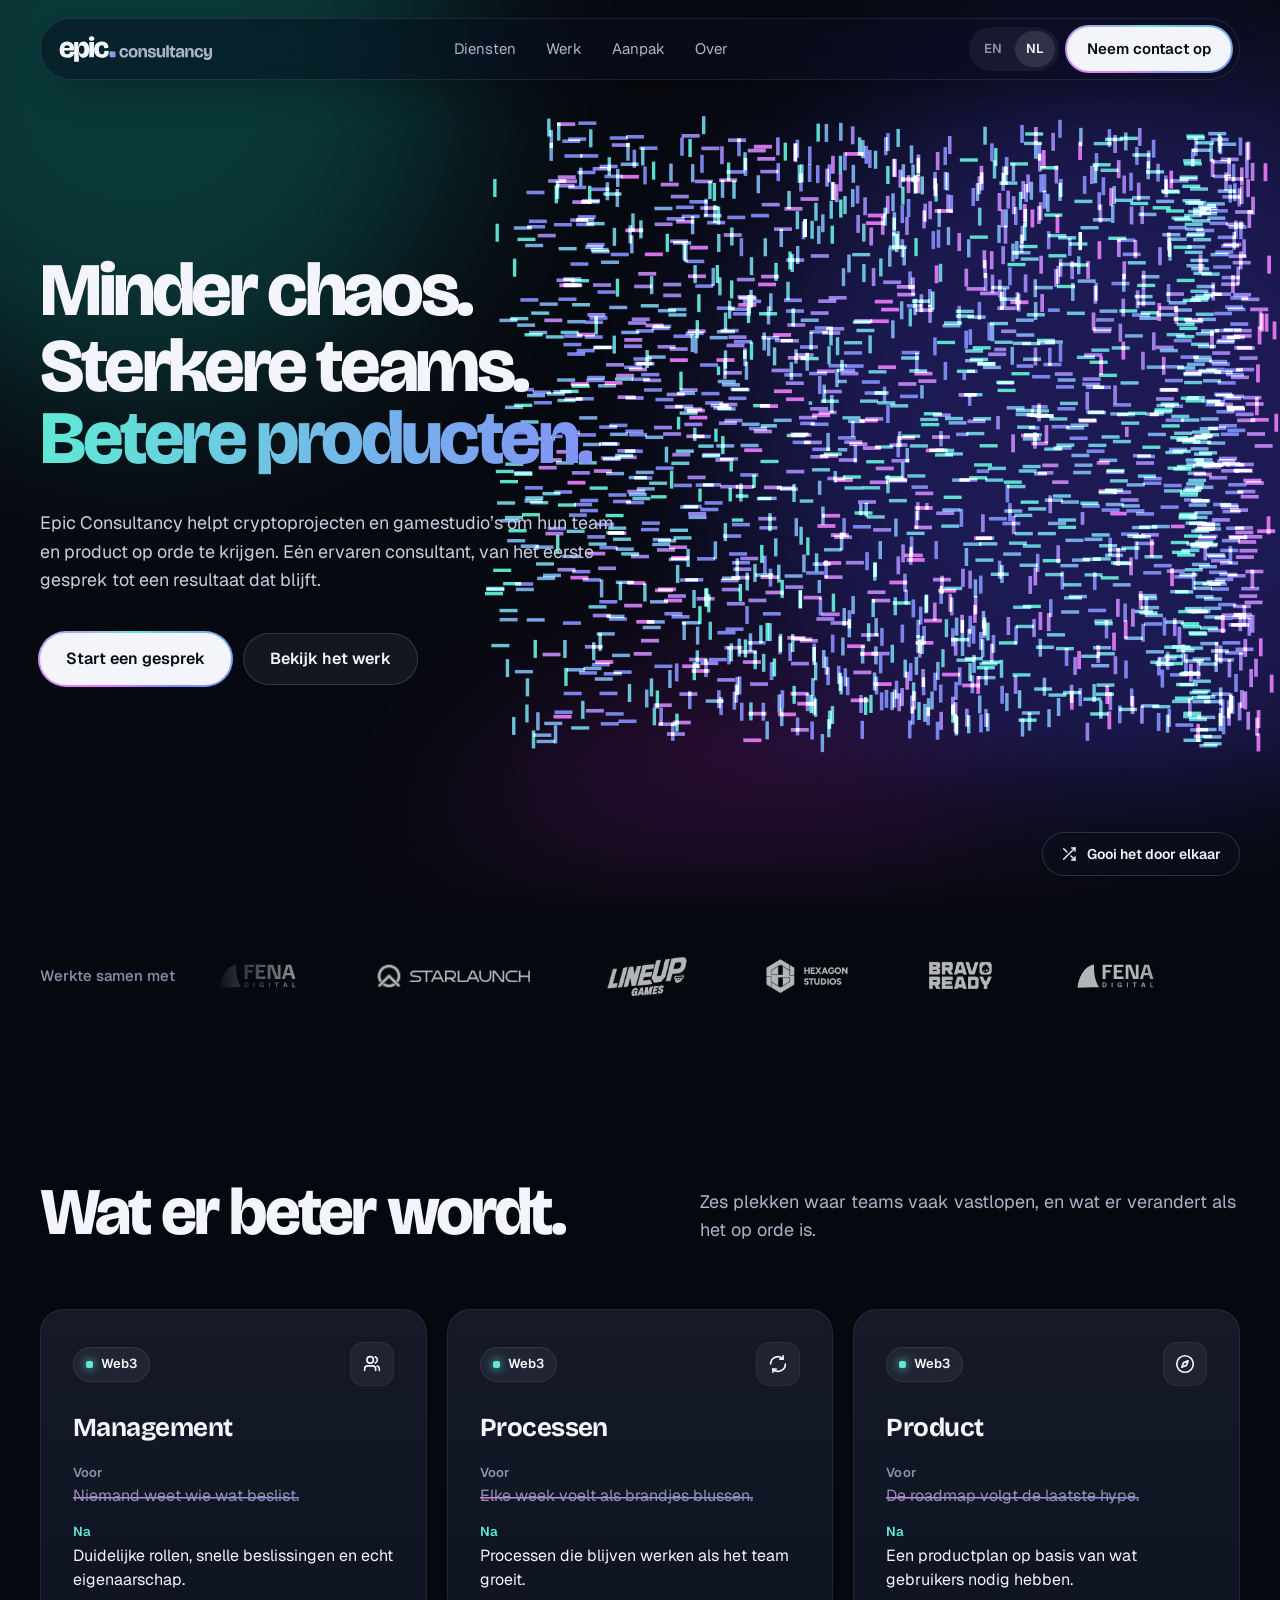
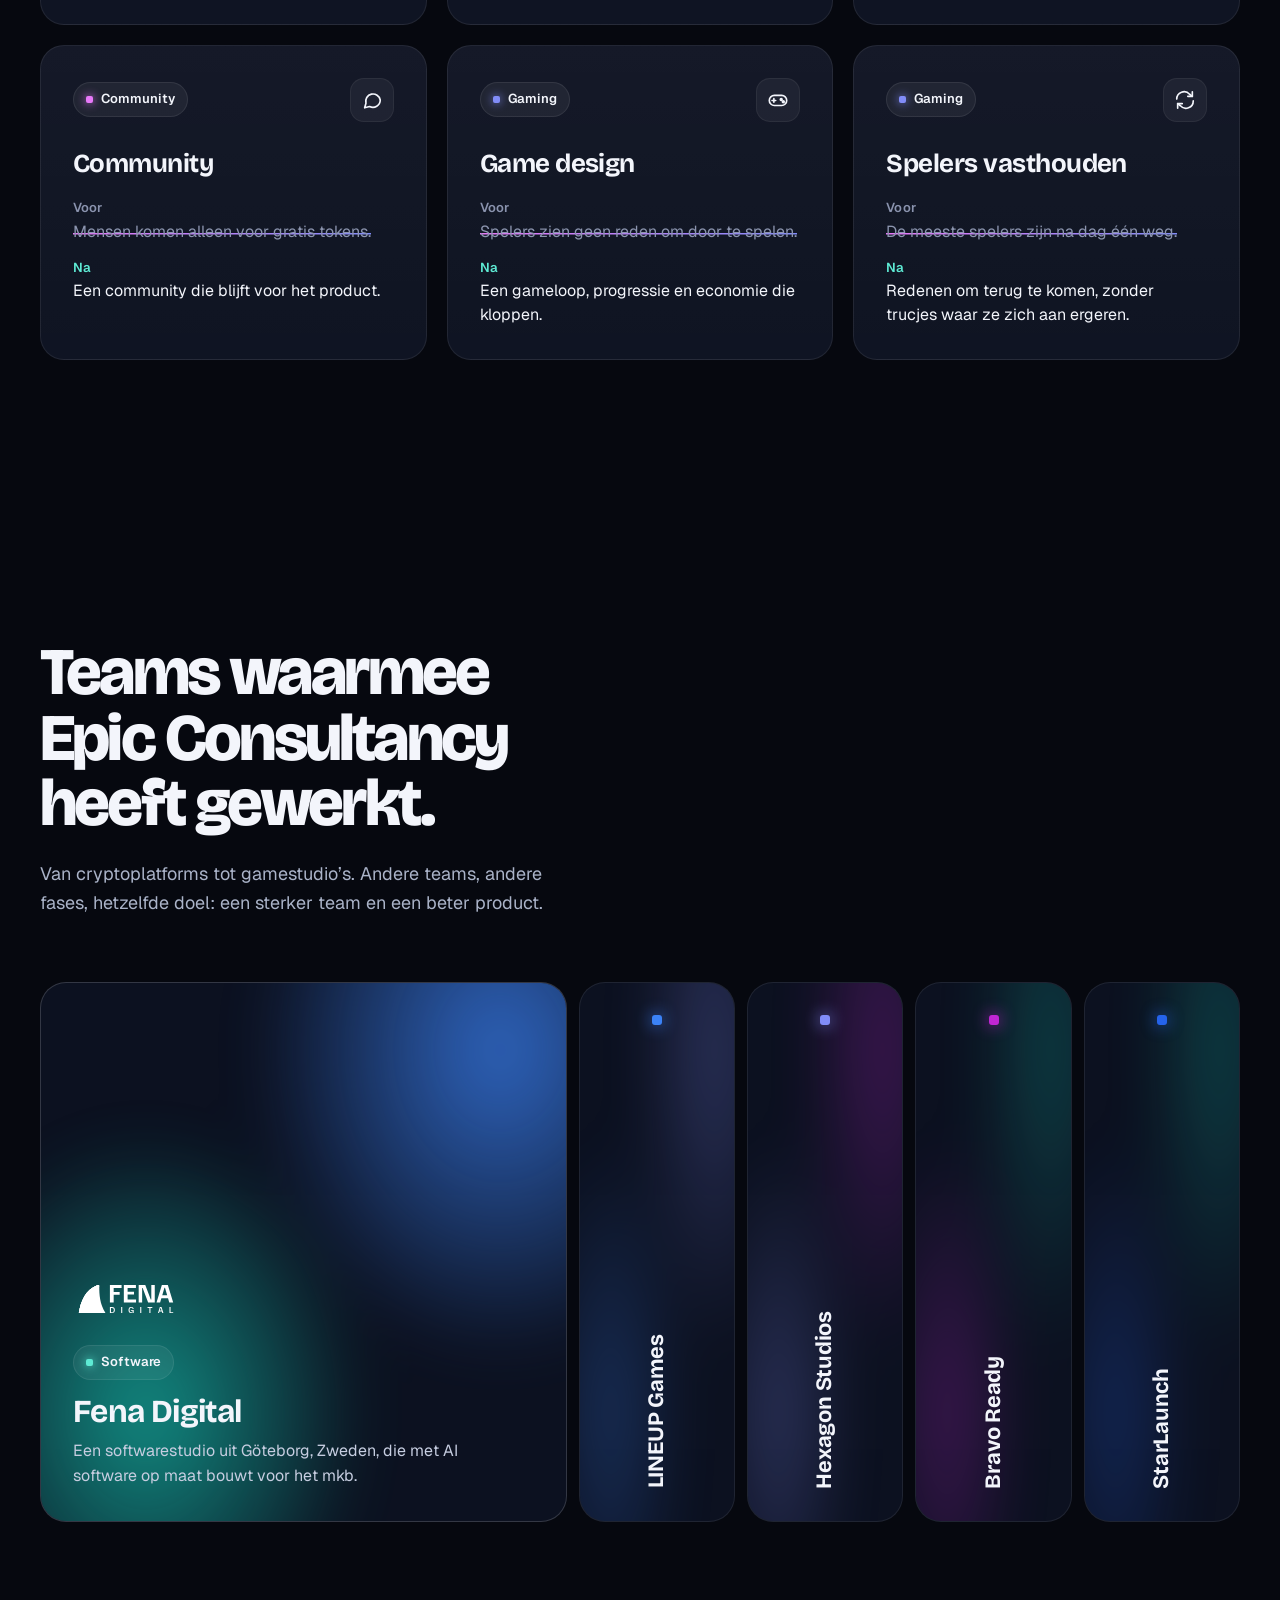
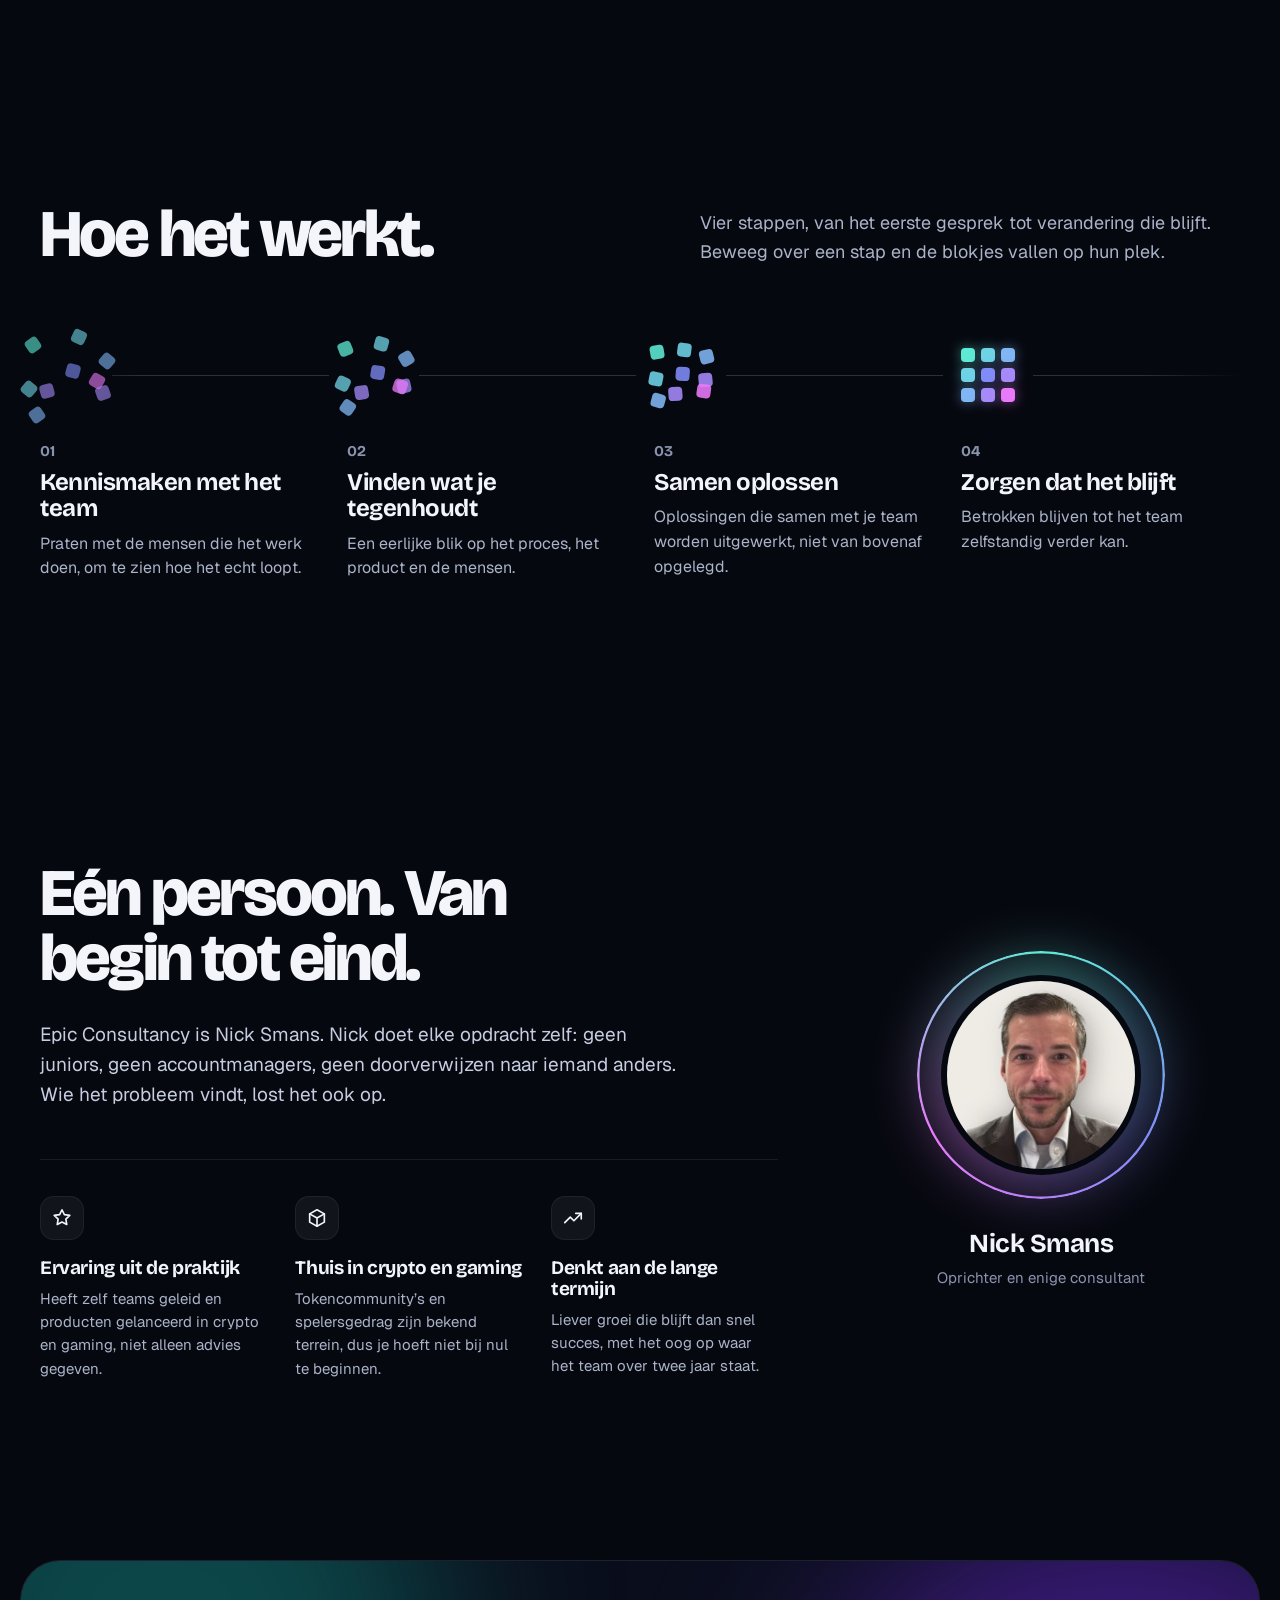
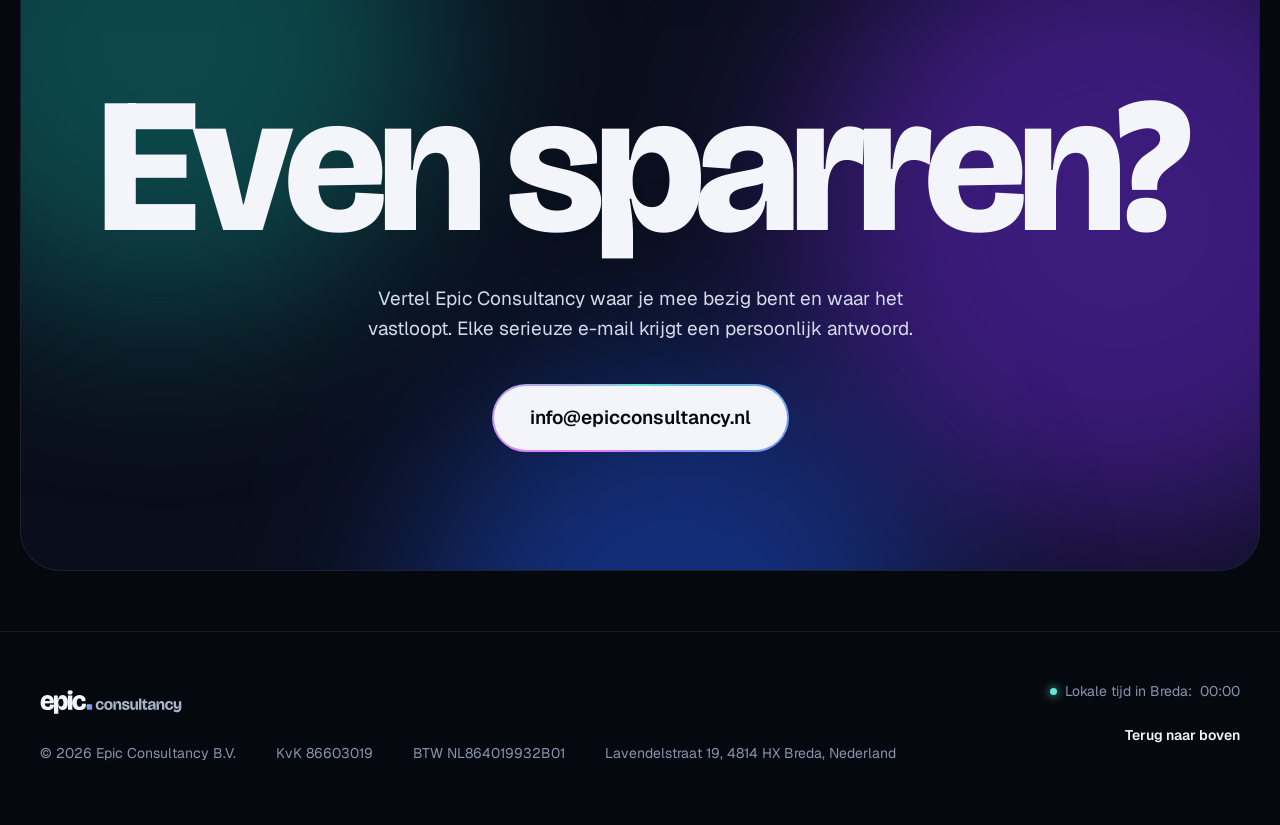
==== commit ff48b2c1: "Share image: render og.png from the Showpiece hero, plus a Dutch og-nl.png Both images are rendered " ====
--- a/nl/index.html
+++ b/nl/index.html
@@ -15,10 +15,10 @@
 <meta property="og:url" content="https://epicconsultancy.nl/nl/">
 <meta property="og:locale" content="nl_NL">
 <meta property="og:locale:alternate" content="en_US">
-<meta property="og:image" content="https://epicconsultancy.nl/assets/og.png">
+<meta property="og:image" content="https://epicconsultancy.nl/assets/og-nl.png?v=dee4974f">
 <meta property="og:image:width" content="1200">
 <meta property="og:image:height" content="630">
-<meta property="og:image:alt" content="Epic Consultancy: Get your team and product on track.">
+<meta property="og:image:alt" content="Epic Consultancy: Minder chaos. Sterkere teams. Betere producten.">
 <meta name="twitter:card" content="summary_large_image">
 <link rel="icon" type="image/svg+xml" href="../favicon.svg">
 <link rel="apple-touch-icon" href="../apple-touch-icon.png">
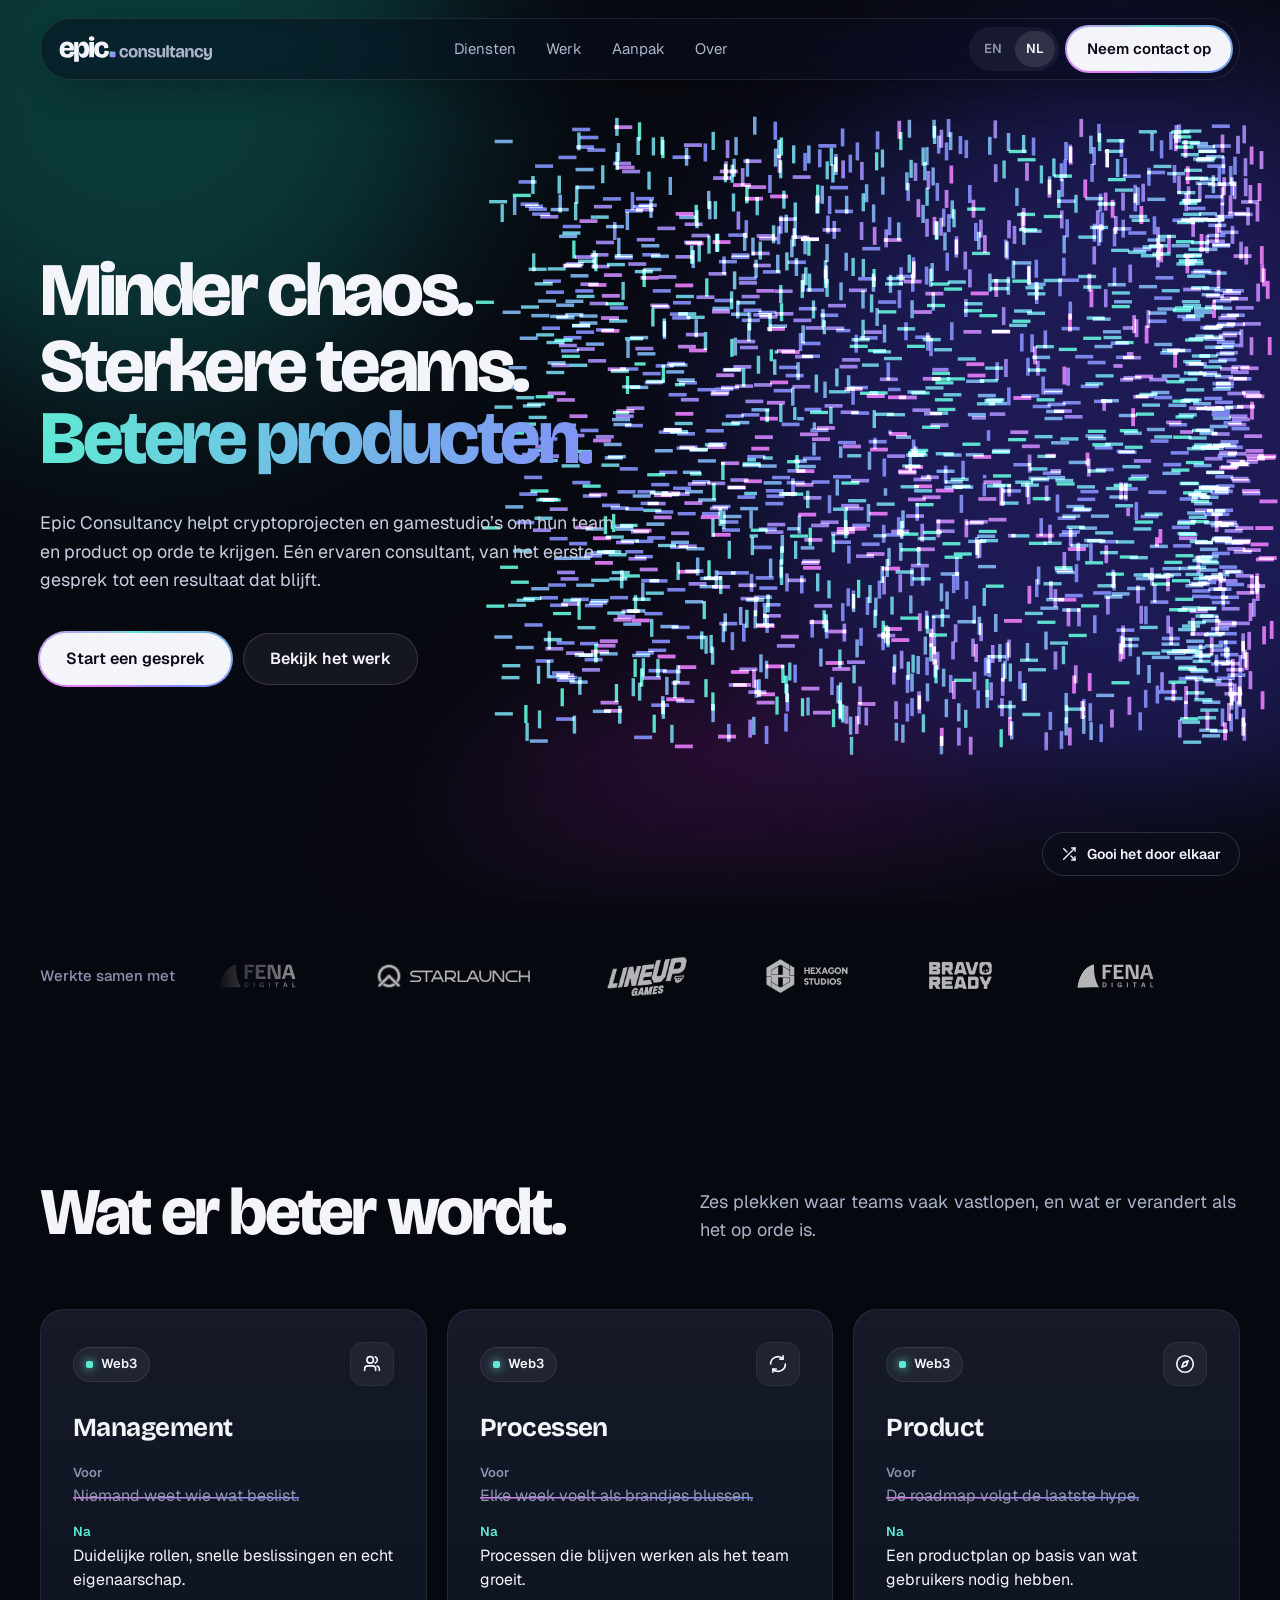
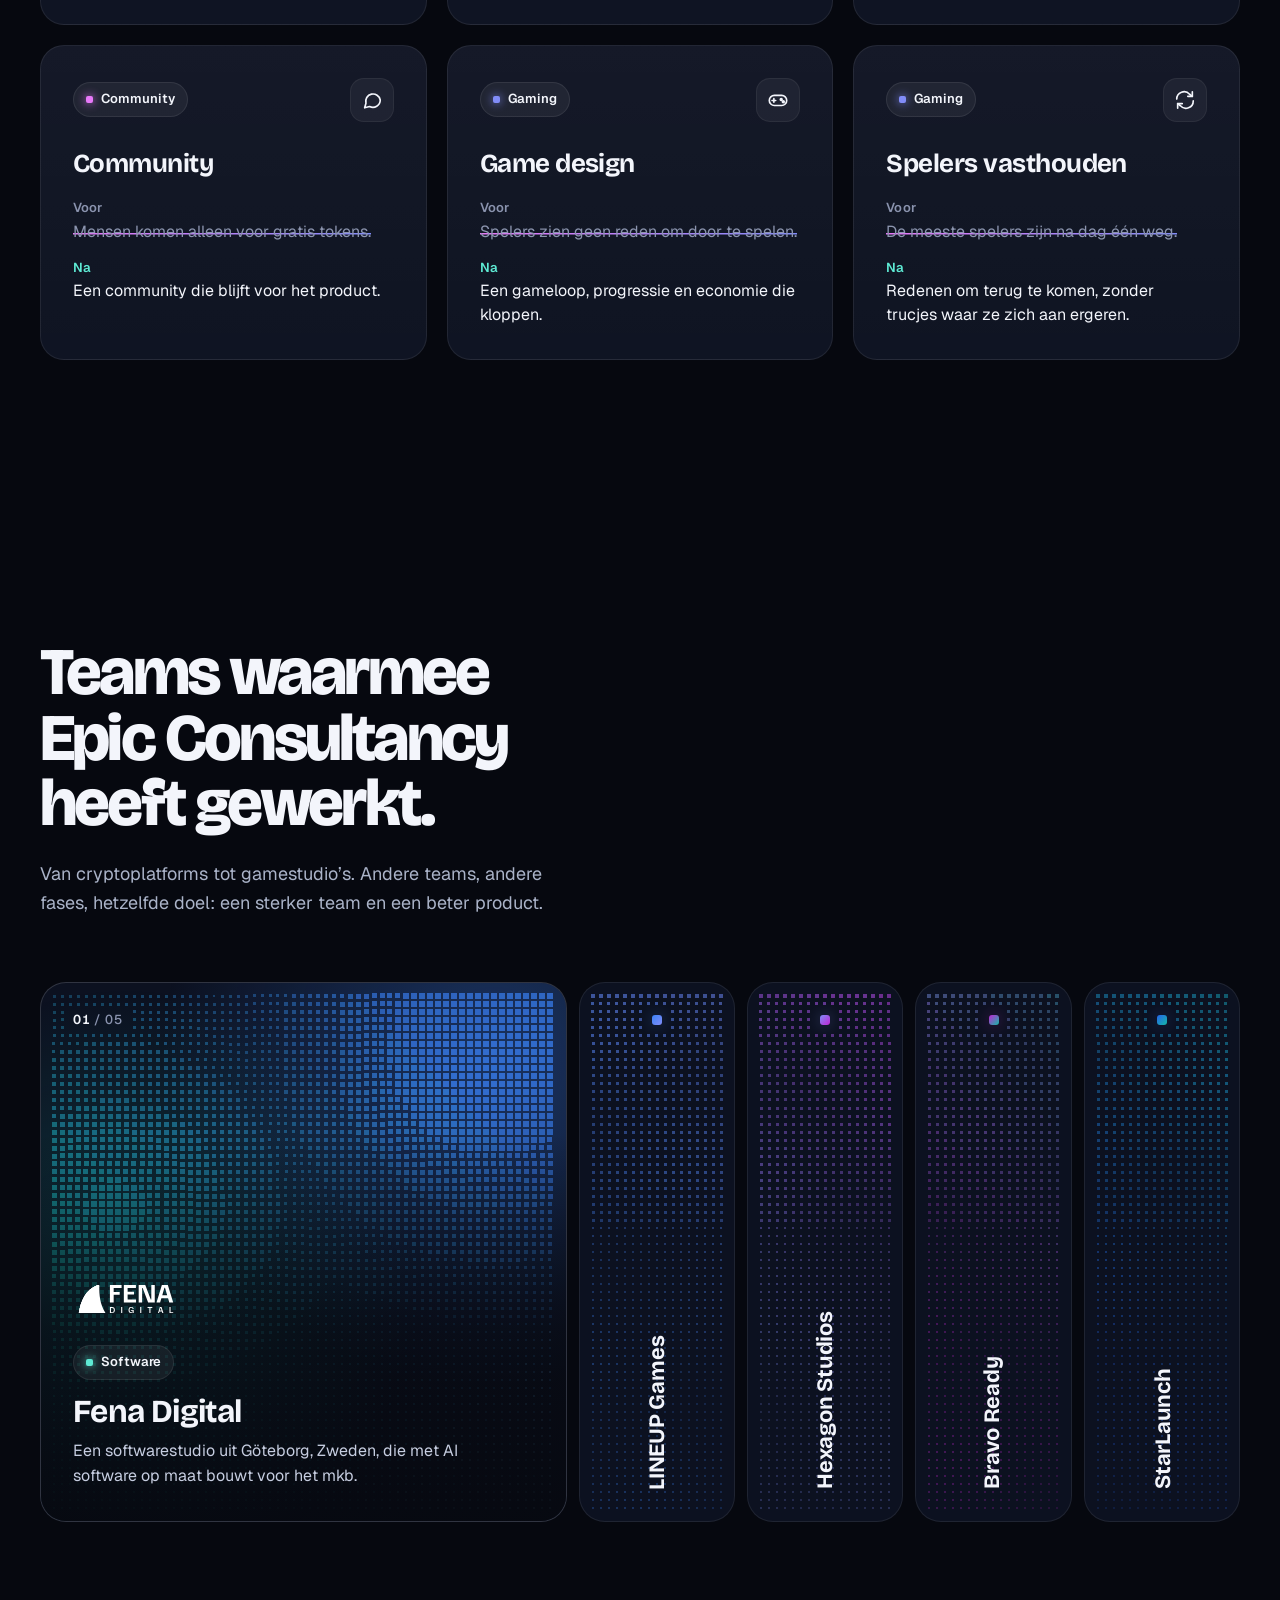
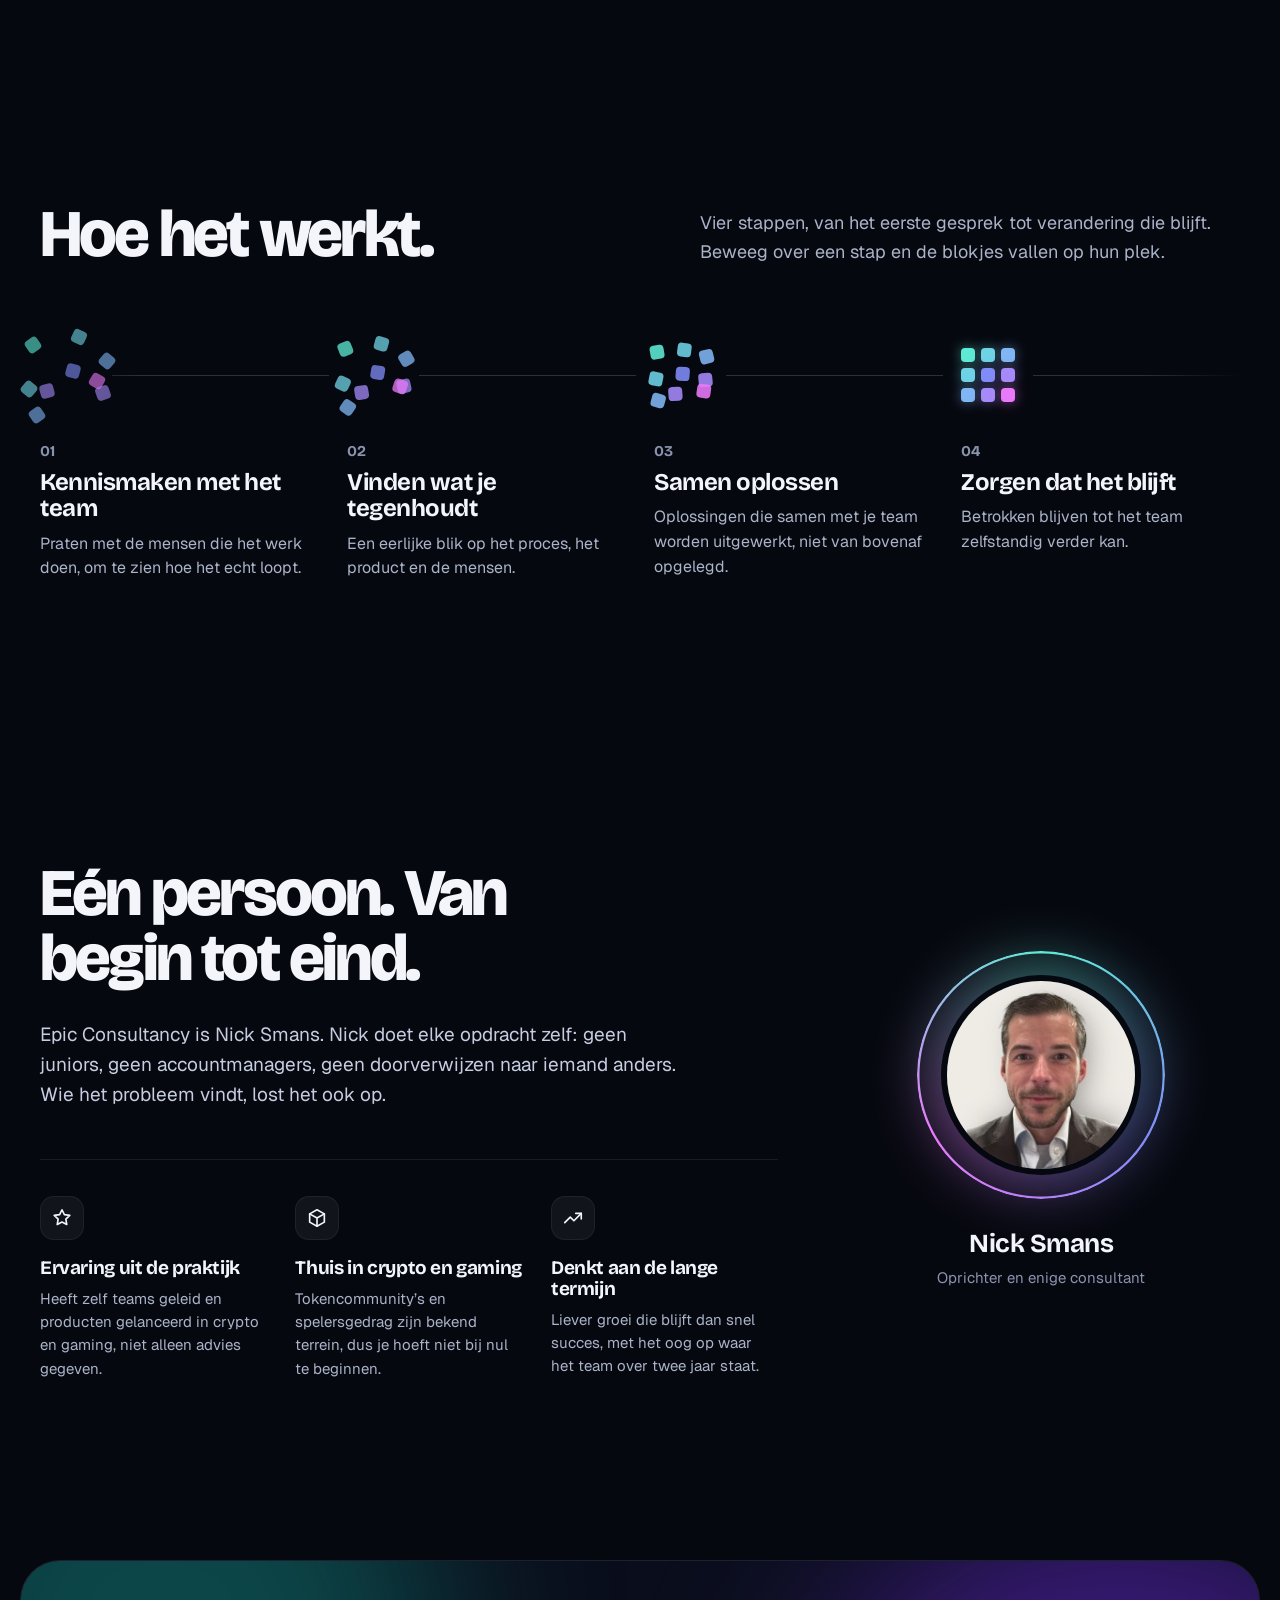
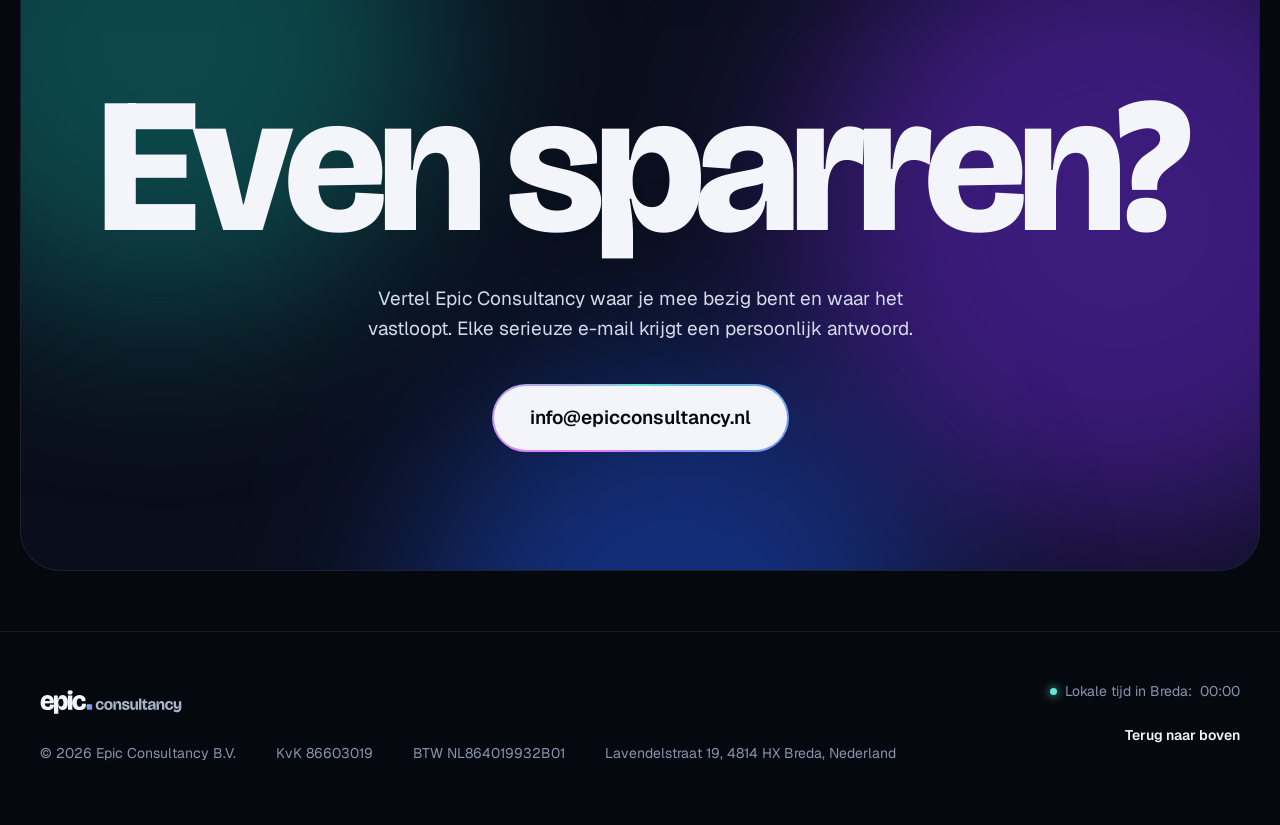
==== commit cd942870: "Work panels: replace the expanding slabs with the "Pixels" mosaic Each client panel becomes a canvas" ====
--- a/nl/index.html
+++ b/nl/index.html
@@ -25,7 +25,7 @@
 <link rel="preconnect" href="https://fonts.googleapis.com">
 <link rel="preconnect" href="https://fonts.gstatic.com" crossorigin>
 <link href="https://fonts.googleapis.com/css2?family=Bricolage+Grotesque:opsz,wdth,wght@12..96,75..100,200..800&amp;family=Geist:wght@300..700&amp;display=swap" rel="stylesheet">
-<link rel="stylesheet" href="../site.css?v=b2896778">
+<link rel="stylesheet" href="../site.css?v=73b6f3c8">
 <style>body { margin: 0; background: #06080F; }</style>
 </head>
 <body>
@@ -199,61 +199,71 @@
           <h2 class="sp-h2" id="sp-work-title">Teams waarmee Epic Consultancy heeft gewerkt.</h2>
           <p class="sp-intro">Van cryptoplatforms tot gamestudio&#8217;s. Andere teams, andere fases, hetzelfde doel: een sterker team en een beter product.</p>
         </div>
-        <div class="sp-panels sp-rv">
-          <article class="sp-panel sp-open" tabindex="0" style="--p1:#14B8A6;--p2:#3B82F6">
-            <div class="sp-pbg" aria-hidden="true"></div>
-            <span class="sp-dot" aria-hidden="true"></span>
-            <span class="sp-vert" aria-hidden="true">Fena Digital</span>
-            <div class="sp-body">
-              <img src="../assets/logos/fena.svg" alt="" style="height:40px;width:106px">
+        <div class="wb-panels sp-rv">
+          <article class="wb-panel is-open" tabindex="0" style="--p1:#14B8A6;--p2:#3B82F6">
+            <canvas class="wb-cv" aria-hidden="true"></canvas>
+            <span class="wb-scrim" aria-hidden="true"></span>
+            <span class="wb-dot" aria-hidden="true"></span>
+            <span class="wb-num" aria-hidden="true">01<span class="wb-of"> / 05</span></span>
+            <span class="wb-vert" aria-hidden="true">Fena Digital</span>
+            <div class="wb-body">
+              <span class="wb-logo"><img src="../assets/logos/fena.svg" alt="" style="height:40px;width:106px"><canvas class="wb-lcv" aria-hidden="true"></canvas></span>
               <span class="sp-tag" style="--tc:#5EEAD4">Software</span>
               <h3 class="sp-h3">Fena Digital</h3>
-              <p class="sp-desc">Een softwarestudio uit Göteborg, Zweden, die met AI software op maat bouwt voor het mkb.</p>
-            </div>
-          </article>
-          <article class="sp-panel" tabindex="0" style="--p1:#3B82F6;--p2:#818CF8">
-            <div class="sp-pbg" aria-hidden="true"></div>
-            <span class="sp-dot" aria-hidden="true"></span>
-            <span class="sp-vert" aria-hidden="true">LINEUP Games</span>
-            <div class="sp-body">
-              <img src="../assets/logos/lineup.png" alt="" style="height:48px;width:100px">
+              <p class="wb-desc">Een softwarestudio uit Göteborg, Zweden, die met AI software op maat bouwt voor het mkb.</p>
+            </div>
+          </article>
+          <article class="wb-panel" tabindex="0" style="--p1:#3B82F6;--p2:#818CF8">
+            <canvas class="wb-cv" aria-hidden="true"></canvas>
+            <span class="wb-scrim" aria-hidden="true"></span>
+            <span class="wb-dot" aria-hidden="true"></span>
+            <span class="wb-num" aria-hidden="true">02<span class="wb-of"> / 05</span></span>
+            <span class="wb-vert" aria-hidden="true">LINEUP Games</span>
+            <div class="wb-body">
+              <span class="wb-logo"><img src="../assets/logos/lineup.png" alt="" style="height:48px;width:100px"><canvas class="wb-lcv" aria-hidden="true"></canvas></span>
               <span class="sp-tag" style="--tc:#818CF8">Gaming</span>
               <h3 class="sp-h3">LINEUP Games</h3>
-              <p class="sp-sub">Voorheen UNKJD Studios</p>
-              <p class="sp-desc">Een Web3-studio die mobiele voetbalgames maakt, opgericht door mensen met jarenlange ervaring in mobile gaming en crypto.</p>
-            </div>
-          </article>
-          <article class="sp-panel" tabindex="0" style="--p1:#818CF8;--p2:#C026D3">
-            <div class="sp-pbg" aria-hidden="true"></div>
-            <span class="sp-dot" aria-hidden="true"></span>
-            <span class="sp-vert" aria-hidden="true">Hexagon Studios</span>
-            <div class="sp-body">
-              <img src="../assets/logos/hexagon.png" alt="" style="height:36px;width:88px">
+              <p class="wb-sub">Voorheen UNKJD Studios</p>
+              <p class="wb-desc">Een Web3-studio die mobiele voetbalgames maakt, opgericht door mensen met jarenlange ervaring in mobile gaming en crypto.</p>
+            </div>
+          </article>
+          <article class="wb-panel" tabindex="0" style="--p1:#818CF8;--p2:#C026D3">
+            <canvas class="wb-cv" aria-hidden="true"></canvas>
+            <span class="wb-scrim" aria-hidden="true"></span>
+            <span class="wb-dot" aria-hidden="true"></span>
+            <span class="wb-num" aria-hidden="true">03<span class="wb-of"> / 05</span></span>
+            <span class="wb-vert" aria-hidden="true">Hexagon Studios</span>
+            <div class="wb-body">
+              <span class="wb-logo"><img src="../assets/logos/hexagon.png" alt="" style="height:36px;width:88px"><canvas class="wb-lcv" aria-hidden="true"></canvas></span>
               <span class="sp-tag" style="--tc:#818CF8">Gaming</span>
               <h3 class="sp-h3">Hexagon Studios</h3>
-              <p class="sp-desc">De studio achter Honeyland, een mobiele game op de Solana-blockchain waarin spelers kunnen verdienen. Later overgenomen door Bravo Ready.</p>
-            </div>
-          </article>
-          <article class="sp-panel" tabindex="0" style="--p1:#C026D3;--p2:#14B8A6">
-            <div class="sp-pbg" aria-hidden="true"></div>
-            <span class="sp-dot" aria-hidden="true"></span>
-            <span class="sp-vert" aria-hidden="true">Bravo Ready</span>
-            <div class="sp-body">
-              <img src="../assets/logos/bravoready.png" alt="" style="height:44px;width:85px">
+              <p class="wb-desc">De studio achter Honeyland, een mobiele game op de Solana-blockchain waarin spelers kunnen verdienen. Later overgenomen door Bravo Ready.</p>
+            </div>
+          </article>
+          <article class="wb-panel" tabindex="0" style="--p1:#C026D3;--p2:#14B8A6">
+            <canvas class="wb-cv" aria-hidden="true"></canvas>
+            <span class="wb-scrim" aria-hidden="true"></span>
+            <span class="wb-dot" aria-hidden="true"></span>
+            <span class="wb-num" aria-hidden="true">04<span class="wb-of"> / 05</span></span>
+            <span class="wb-vert" aria-hidden="true">Bravo Ready</span>
+            <div class="wb-body">
+              <span class="wb-logo"><img src="../assets/logos/bravoready.png" alt="" style="height:44px;width:85px"><canvas class="wb-lcv" aria-hidden="true"></canvas></span>
               <span class="sp-tag" style="--tc:#818CF8">Gaming</span>
               <h3 class="sp-h3">Bravo Ready</h3>
-              <p class="sp-desc">Een studio uit Montreal die multiplayergames op de blockchain bouwt waarin je om echt geld speelt, vooral bekend van de shooter BR1: Infinite.</p>
-            </div>
-          </article>
-          <article class="sp-panel" tabindex="0" style="--p1:#2563EB;--p2:#14B8A6">
-            <div class="sp-pbg" aria-hidden="true"></div>
-            <span class="sp-dot" aria-hidden="true"></span>
-            <span class="sp-vert" aria-hidden="true">StarLaunch</span>
-            <div class="sp-body">
-              <img src="../assets/logos/starlaunch.png" alt="" style="height:28px;width:166px">
+              <p class="wb-desc">Een studio uit Montreal die multiplayergames op de blockchain bouwt waarin je om echt geld speelt, vooral bekend van de shooter BR1: Infinite.</p>
+            </div>
+          </article>
+          <article class="wb-panel" tabindex="0" style="--p1:#2563EB;--p2:#14B8A6">
+            <canvas class="wb-cv" aria-hidden="true"></canvas>
+            <span class="wb-scrim" aria-hidden="true"></span>
+            <span class="wb-dot" aria-hidden="true"></span>
+            <span class="wb-num" aria-hidden="true">05<span class="wb-of"> / 05</span></span>
+            <span class="wb-vert" aria-hidden="true">StarLaunch</span>
+            <div class="wb-body">
+              <span class="wb-logo"><img src="../assets/logos/starlaunch.png" alt="" style="height:28px;width:166px"><canvas class="wb-lcv" aria-hidden="true"></canvas></span>
               <span class="sp-tag" style="--tc:#5EEAD4">Web3</span>
               <h3 class="sp-h3">StarLaunch</h3>
-              <p class="sp-desc">Een platform op Solana dat nieuwe cryptoprojecten selecteert, financiert en lanceert. Bekend om de verzekering voor deelnemers en een aanpak die van geld ophalen bijna een spel maakt.</p>
+              <p class="wb-desc">Een platform op Solana dat nieuwe cryptoprojecten selecteert, financiert en lanceert. Bekend om de verzekering voor deelnemers en een aanpak die van geld ophalen bijna een spel maakt.</p>
             </div>
           </article>
         </div>
@@ -359,6 +369,6 @@
     </div>
   </footer>
 </div>
-<script src="../site.js?v=b2896778"></script>
+<script src="../site.js?v=73b6f3c8"></script>
 </body>
 </html>
--- a/site.css
+++ b/site.css
@@ -204,37 +204,135 @@
 .sp-after { color: var(--ink); }
 .sp-after .sp-bl { color: var(--teal); }
 
-/* ---------- Work: expanding panels ---------- */
-.sp-panels { display: flex; gap: 12px; height: 540px; }
-.sp-panel {
+/* === WORK: concept b === */
+/* Pixels. Each client panel is a living mosaic of small squares in that client's own
+   two colours, drawn on one canvas per panel by the work script before </body>.
+   Opening a panel cascades the squares out from the point of entry into its gradient
+   surface; the vertical name dissolves into squares and the logo resolves from a
+   coarse mosaic to crisp. Without the script, the panels still open on hover/focus. */
+.wb-panels { --wb-ch: 88px; display: flex; gap: 12px; height: 540px; }
+@media (min-width: 1800px) { .wb-panels { height: 600px; } }
+.wb-panel {
   position: relative; isolation: isolate; overflow: hidden;
   flex: 1 1 0; min-width: 0; border-radius: 26px;
   background: var(--panel); border: 1px solid var(--line);
-  transition: flex-grow 0.8s var(--ease), border-color 0.4s ease;
-}
-.sp-panel.sp-open, .sp-panels .sp-panel:hover, .sp-panels .sp-panel:focus-within { flex-grow: 3.4; border-color: rgba(255, 255, 255, 0.16); }
-.sp-panels:hover .sp-panel.sp-open:not(:hover) { flex-grow: 1; border-color: var(--line); }
-.sp-pbg {
-  position: absolute; inset: -25%; z-index: -1; pointer-events: none;
-  background: radial-gradient(40% 50% at 30% 70%, var(--p1), transparent 70%), radial-gradient(45% 55% at 75% 25%, var(--p2), transparent 70%);
-  filter: blur(30px); opacity: 0.3;
-  animation: sp-pan 16s ease-in-out infinite alternate;
-  transition: opacity 0.7s ease;
-}
-.sp-open .sp-pbg, .sp-panel:hover .sp-pbg, .sp-panel:focus-within .sp-pbg { opacity: 0.75; }
-.sp-panels:hover .sp-open:not(:hover) .sp-pbg { opacity: 0.3; }
-.sp-dot { position: absolute; left: 50%; top: 32px; width: 10px; height: 10px; margin-left: -5px; border-radius: 3px; background: var(--p1); box-shadow: 0 0 16px var(--p1); transition: opacity 0.4s ease; }
-.sp-vert { position: absolute; left: 50%; bottom: 32px; transform: translateX(-50%) rotate(180deg); writing-mode: vertical-rl; font-weight: 700; font-size: 22px; letter-spacing: -0.01em; white-space: nowrap; transition: opacity 0.4s ease; }
-.sp-body { position: absolute; left: 32px; bottom: 32px; width: 400px; max-width: calc(100% - 64px); opacity: 0; transform: translateY(18px); transition: opacity 0.4s ease, transform 0.6s var(--ease); }
-.sp-body img { display: block; margin-bottom: 26px; filter: brightness(0) invert(1); }
-.sp-body .sp-h3 { margin: 14px 0 4px; font-size: 32px; }
-.sp-sub { margin: 0 0 10px; font-size: 14px; color: var(--dim); }
-.sp-body p.sp-desc { margin: 10px 0 0; font-size: 16px; line-height: 1.55; color: #C6CDE0; }
-.sp-open .sp-body, .sp-panel:hover .sp-body, .sp-panel:focus-within .sp-body { opacity: 1; transform: none; transition-delay: 0.18s; }
-.sp-open .sp-vert, .sp-panel:hover .sp-vert, .sp-panel:focus-within .sp-vert,
-.sp-open .sp-dot, .sp-panel:hover .sp-dot, .sp-panel:focus-within .sp-dot { opacity: 0; }
-.sp-panels:hover .sp-open:not(:hover) .sp-body { opacity: 0; transform: translateY(18px); transition-delay: 0s; }
-.sp-panels:hover .sp-open:not(:hover) .sp-vert, .sp-panels:hover .sp-open:not(:hover) .sp-dot { opacity: 1; }
+  transition: flex-grow 0.8s var(--ease), height 0.8s var(--ease), border-color 0.5s ease, box-shadow 0.35s ease;
+  -webkit-tap-highlight-color: transparent;
+}
+.wb-panel.is-open, .wb-panel.wb-hold { flex-grow: 3.4; }
+.wb-panel.is-open { border-color: rgba(255, 255, 255, 0.15); }
+/* Keyboard focus: a hairline in the brand's own gradient inside, a clear teal ring outside. */
+.wb-panel:focus-visible { outline: none; box-shadow: 0 0 0 3px var(--bg), 0 0 0 5px rgba(94, 234, 212, 0.9), 0 0 36px -2px rgba(94, 234, 212, 0.35); }
+.wb-panel::after {
+  content: ""; position: absolute; inset: 0; z-index: 4; border-radius: inherit; padding: 1.5px; pointer-events: none;
+  background: linear-gradient(135deg, #5EEAD4, #818CF8 55%, #E879F9);
+  -webkit-mask: linear-gradient(#000 0 0) content-box, linear-gradient(#000 0 0); -webkit-mask-composite: xor;
+  mask: linear-gradient(#000 0 0) content-box exclude, linear-gradient(#000 0 0);
+  opacity: 0; transition: opacity 0.3s ease;
+}
+.wb-panel:focus-visible::after { opacity: 1; }
+
+.wb-cv { position: absolute; left: 0; top: 0; z-index: 0; display: block; pointer-events: none; }
+.wb-scrim {
+  position: absolute; inset: 0; z-index: 1; pointer-events: none; opacity: 0;
+  background: linear-gradient(to top, rgba(6, 8, 15, 0.9) 0%, rgba(6, 8, 15, 0.66) 36%, rgba(6, 8, 15, 0) 72%);
+  transition: opacity 0.45s ease;
+}
+.wb-panel.is-open .wb-scrim { opacity: 1; transition: opacity 0.9s ease 0.1s; }
+
+.wb-dot {
+  position: absolute; z-index: 2; left: var(--wb-cx, 50%); top: 32px;
+  width: 10px; height: 10px; margin-left: -5px; border-radius: 3px;
+  background: linear-gradient(135deg, var(--p1), var(--p2)); box-shadow: 0 0 16px -2px var(--p1);
+  transition: opacity 0.45s ease 0.4s, transform 0.6s var(--ease) 0.4s;
+}
+.wb-panel.is-open .wb-dot { opacity: 0; transform: scale(0.3); transition: opacity 0.2s ease, transform 0.3s ease; }
+.wb-num {
+  position: absolute; z-index: 2; left: 32px; top: 27px;
+  font-size: 13px; font-weight: 600; line-height: 20px; letter-spacing: 0.06em; font-variant-numeric: tabular-nums;
+  color: var(--ink); white-space: nowrap; opacity: 0; transform: translateY(8px);
+  transition: opacity 0.2s ease, transform 0.3s ease;
+}
+.wb-of { color: var(--dim); font-weight: 500; }
+.wb-panel.is-open .wb-num { opacity: 1; transform: none; transition: opacity 0.6s ease 0.3s, transform 0.9s var(--ease) 0.3s; }
+.wb-vert {
+  position: absolute; z-index: 2; left: var(--wb-cx, 50%); bottom: 32px;
+  transform: translateX(-50%) rotate(180deg); writing-mode: vertical-rl;
+  font-family: 'Bricolage Grotesque', system-ui, sans-serif; font-weight: 700; font-size: 22px; line-height: 1;
+  letter-spacing: -0.01em; white-space: nowrap; color: var(--ink);
+  transition: opacity 0.4s ease;
+}
+.wb-panel.is-open .wb-vert, .wb-txt .wb-vert { opacity: 0; }
+
+.wb-body { position: absolute; z-index: 2; left: 32px; bottom: 32px; width: var(--wb-bw, 400px); max-width: calc(100% - 64px); }
+.wb-live .wb-body { max-width: none; }
+.wb-body > * { opacity: 0; transform: translateY(14px); filter: blur(5px); transition: opacity 0.2s ease, transform 0.3s ease, filter 0.2s ease; }
+.wb-panel.is-open .wb-body > * { opacity: 1; transform: none; filter: none; transition: opacity 0.6s ease var(--wd, 0s), transform 0.9s var(--ease) var(--wd, 0s), filter 0.6s ease var(--wd, 0s); }
+.wb-body > .sp-tag { --wd: 0.36s; }
+.wb-body > .sp-h3 { --wd: 0.42s; margin: 14px 0 4px; font-size: 32px; }
+.wb-body > .wb-sub { --wd: 0.48s; }
+.wb-body > .wb-desc { --wd: 0.52s; }
+.wb-sub { margin: 0 0 10px; font-size: 14px; color: var(--dim); }
+.wb-desc { margin: 10px 0 0; font-size: 16px; line-height: 1.55; color: #C6CDE0; }
+.wb-logo { position: relative; display: block; width: max-content; margin-bottom: 26px; }
+.wb-logo img { display: block; filter: brightness(0) invert(1); }
+.wb-lcv { position: absolute; left: -10px; top: -10px; display: block; pointer-events: none; }
+.wb-live .wb-body > .wb-logo { opacity: 1; transform: none; filter: none; }
+.wb-live .wb-logo img { opacity: 0; transition: opacity 0.16s ease; }
+.wb-live .wb-logo.is-crisp img { opacity: 1; transition: opacity 0.22s ease; }
+
+/* Without the script: a calm gradient and the original hover/focus behaviour. */
+.wb-panels:not(.wb-live) .wb-cv, .wb-panels:not(.wb-live) .wb-lcv { display: none; }
+.wb-panels:not(.wb-live) .wb-panel { background: radial-gradient(60% 60% at 80% 20%, color-mix(in srgb, var(--p2) 30%, transparent), transparent 70%), radial-gradient(60% 60% at 20% 70%, color-mix(in srgb, var(--p1) 26%, transparent), transparent 70%), var(--panel); }
+.wb-panels:not(.wb-live):hover .wb-panel.is-open:not(:hover):not(:focus-within) { flex-grow: 1; }
+.wb-panels:not(.wb-live) .wb-panel:hover, .wb-panels:not(.wb-live) .wb-panel:focus-within { flex-grow: 3.4; }
+.wb-panels:not(.wb-live) .wb-panel:is(:hover, :focus-within) .wb-body > * { opacity: 1; transform: none; filter: none; }
+.wb-panels:not(.wb-live) .wb-panel:is(:hover, :focus-within) :is(.wb-vert, .wb-dot) { opacity: 0; }
+.wb-panels:not(.wb-live):hover .wb-panel.is-open:not(:hover):not(:focus-within) .wb-body > * { opacity: 0; }
+.wb-panels:not(.wb-live):hover .wb-panel.is-open:not(:hover):not(:focus-within) :is(.wb-vert, .wb-dot) { opacity: 1; }
+
+/* Tablet and phone: the panels stack and unfold in height, on tap or as they reach the middle of the screen. */
+@media (max-width: 900px) {
+  .wb-panels { flex-direction: column; height: auto; gap: 10px; }
+  .wb-panel { flex: none; height: var(--wb-ch); border-radius: 22px; cursor: pointer; }
+  .wb-panel.is-open { height: var(--wb-oh, auto); }
+  .wb-scrim { background: linear-gradient(100deg, rgba(6, 8, 15, 0.86) 0%, rgba(6, 8, 15, 0.62) 46%, rgba(6, 8, 15, 0.1) 82%); }
+  .wb-dot { left: 28px; top: calc(var(--wb-ch) / 2 - 6px); }
+  .wb-vert { left: 50px; top: calc(var(--wb-ch) / 2 - 2px); bottom: auto; transform: translateY(-50%); writing-mode: horizontal-tb; font-size: 24px; }
+  .wb-num { left: auto; right: 26px; top: calc(var(--wb-ch) / 2 - 11px); opacity: 1; transform: none; }
+  .wb-panel .wb-num, .wb-panel.is-open .wb-num { transition: none; }
+  .wb-body { left: 28px; right: 28px; top: 28px; bottom: auto; width: auto; max-width: 540px; }
+  .wb-live .wb-body { max-width: 540px; }
+  .wb-panels:not(.wb-live) .wb-panel { height: auto; }
+  .wb-panels:not(.wb-live) .wb-body { position: relative; left: auto; right: auto; top: auto; padding: 28px; }
+  .wb-panels:not(.wb-live) .wb-body > * { opacity: 1; transform: none; filter: none; }
+  .wb-panels:not(.wb-live) :is(.wb-vert, .wb-dot, .wb-num) { display: none; }
+}
+@media (max-width: 560px) {
+  .wb-panels { --wb-ch: 76px; }
+  .wb-panel { border-radius: 20px; }
+  .wb-dot { left: 22px; }
+  .wb-vert { left: 42px; font-size: 21px; }
+  .wb-num { right: 20px; }
+  .wb-body { left: 22px; right: 22px; top: 24px; }
+  .wb-body > .sp-h3 { font-size: 28px; }
+}
+
+/* The page's scroll reveal, measured in scroll distance rather than as a share of the
+   box, so a row unfolding in height never pulls the panels back into their blur. */
+@supports (animation-timeline: view()) {
+  .sp-scrolly .wb-panels.sp-rv { animation-range: entry 0% entry 340px; }
+}
+
+/* Reduced motion (and the page's own motion-off tweak): a still mosaic and a plain opacity fade. */
+@media (prefers-reduced-motion: reduce) {
+  .sp .wb-body > *, .sp .wb-num, .sp .wb-scrim, .sp .wb-dot, .sp .wb-logo img { transform: none !important; filter: none !important; transition: opacity 0.45s ease !important; }
+  .sp .wb-vert { transition: opacity 0.45s ease !important; }
+  .sp .wb-panel:not(.is-open) .wb-body > *, .sp .wb-panel:not(.is-open) .wb-logo img { transition: opacity 0.16s ease !important; }
+}
+.sp-still .wb-body > *, .sp-still .wb-num, .sp-still .wb-scrim, .sp-still .wb-dot, .sp-still .wb-logo img { transform: none !important; filter: none !important; transition: opacity 0.45s ease !important; }
+.sp-still .wb-panel:not(.is-open) .wb-body > *, .sp-still .wb-panel:not(.is-open) .wb-logo img { transition: opacity 0.16s ease !important; }
+/* === /WORK === */
 
 /* ---------- How it works: blocks that settle ---------- */
 .sp-steps { position: relative; display: grid; grid-template-columns: repeat(4, minmax(0, 1fr)); gap: 28px; }
@@ -339,11 +437,6 @@
   .sp-shake { right: 20px; bottom: 32px; }
   .sp-proof-row { flex-direction: column; align-items: flex-start; gap: 18px; }
   .sp-marquee { width: 100%; }
-  .sp-panels { flex-direction: column; height: auto; }
-  .sp-panel { flex: none; }
-  .sp-pbg { opacity: 0.6; }
-  .sp-body { position: relative; left: auto; bottom: auto; width: auto; max-width: none; padding: 28px; opacity: 1; transform: none; }
-  .sp-vert, .sp-dot { display: none; }
   .sp-steps { grid-template-columns: repeat(2, minmax(0, 1fr)); row-gap: 48px; }
   .sp-trackline { display: none; }
   .sp-reasons { grid-template-columns: 1fr; }
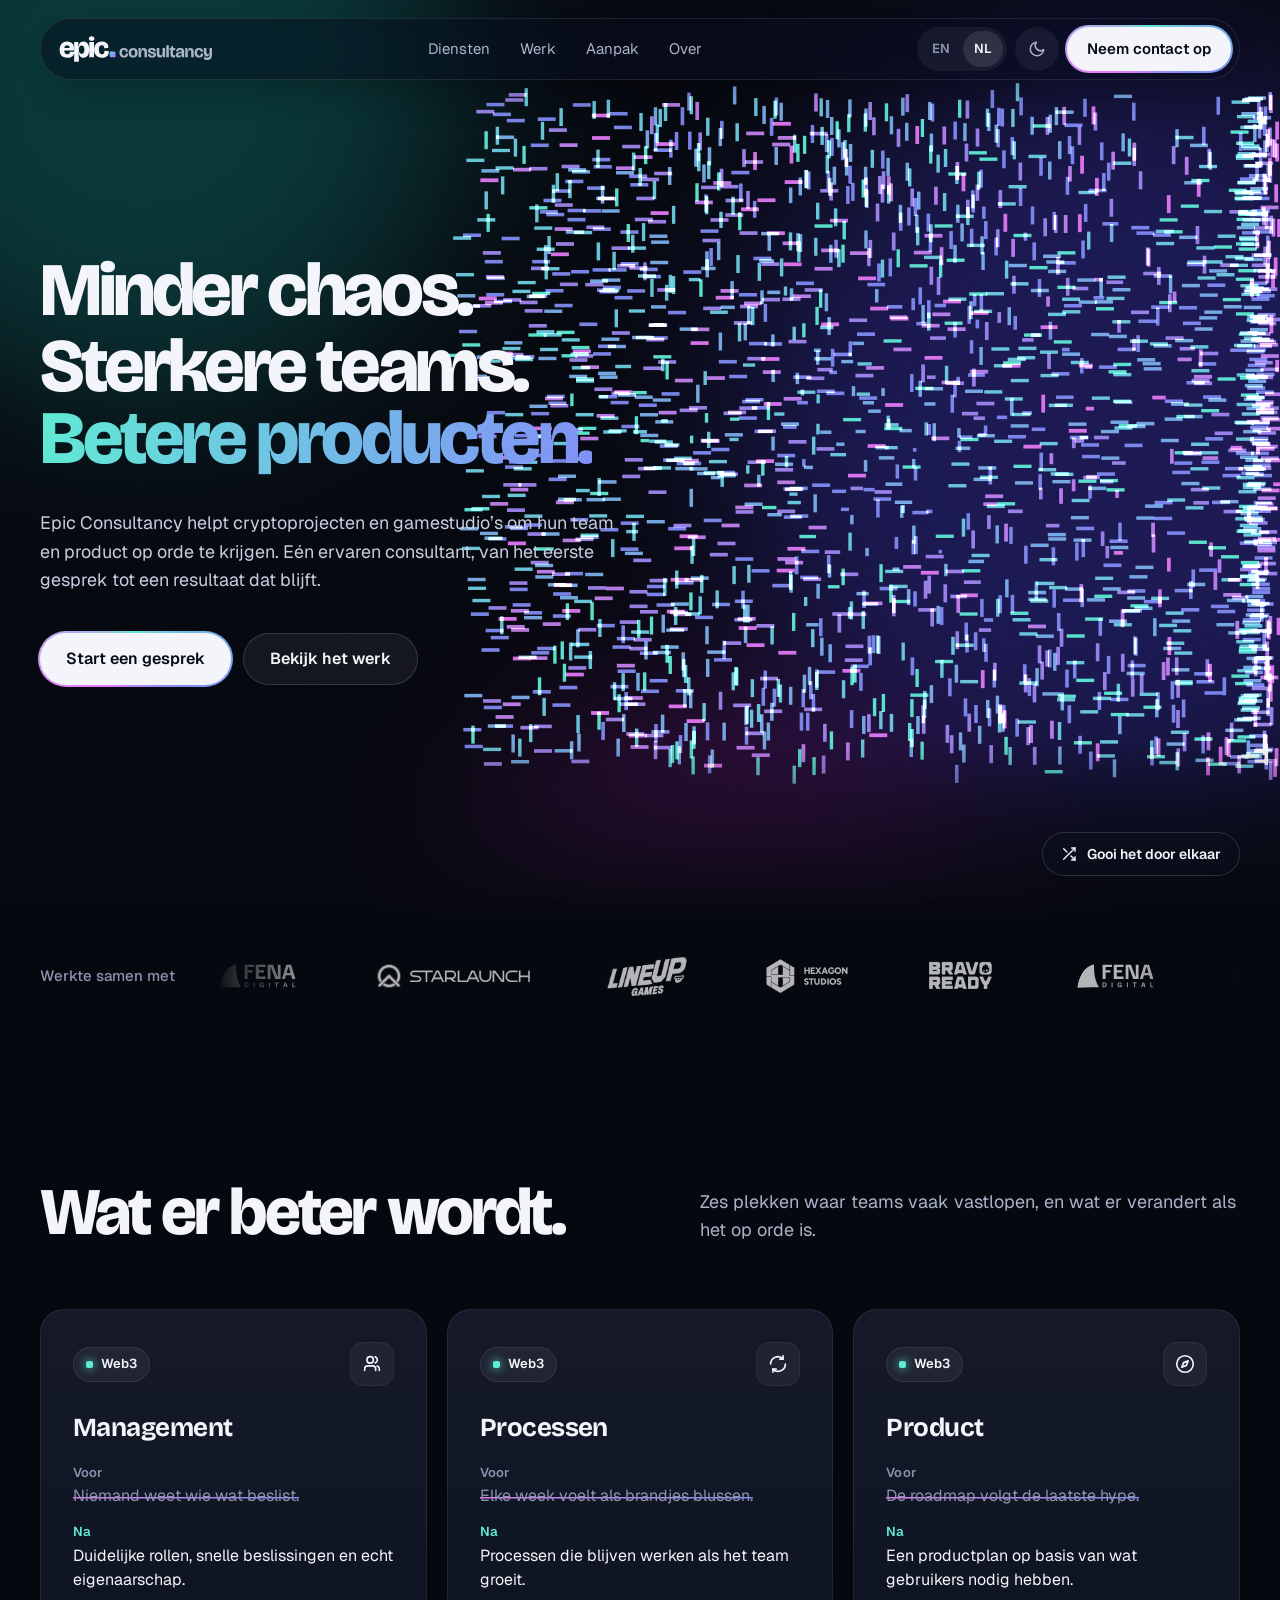
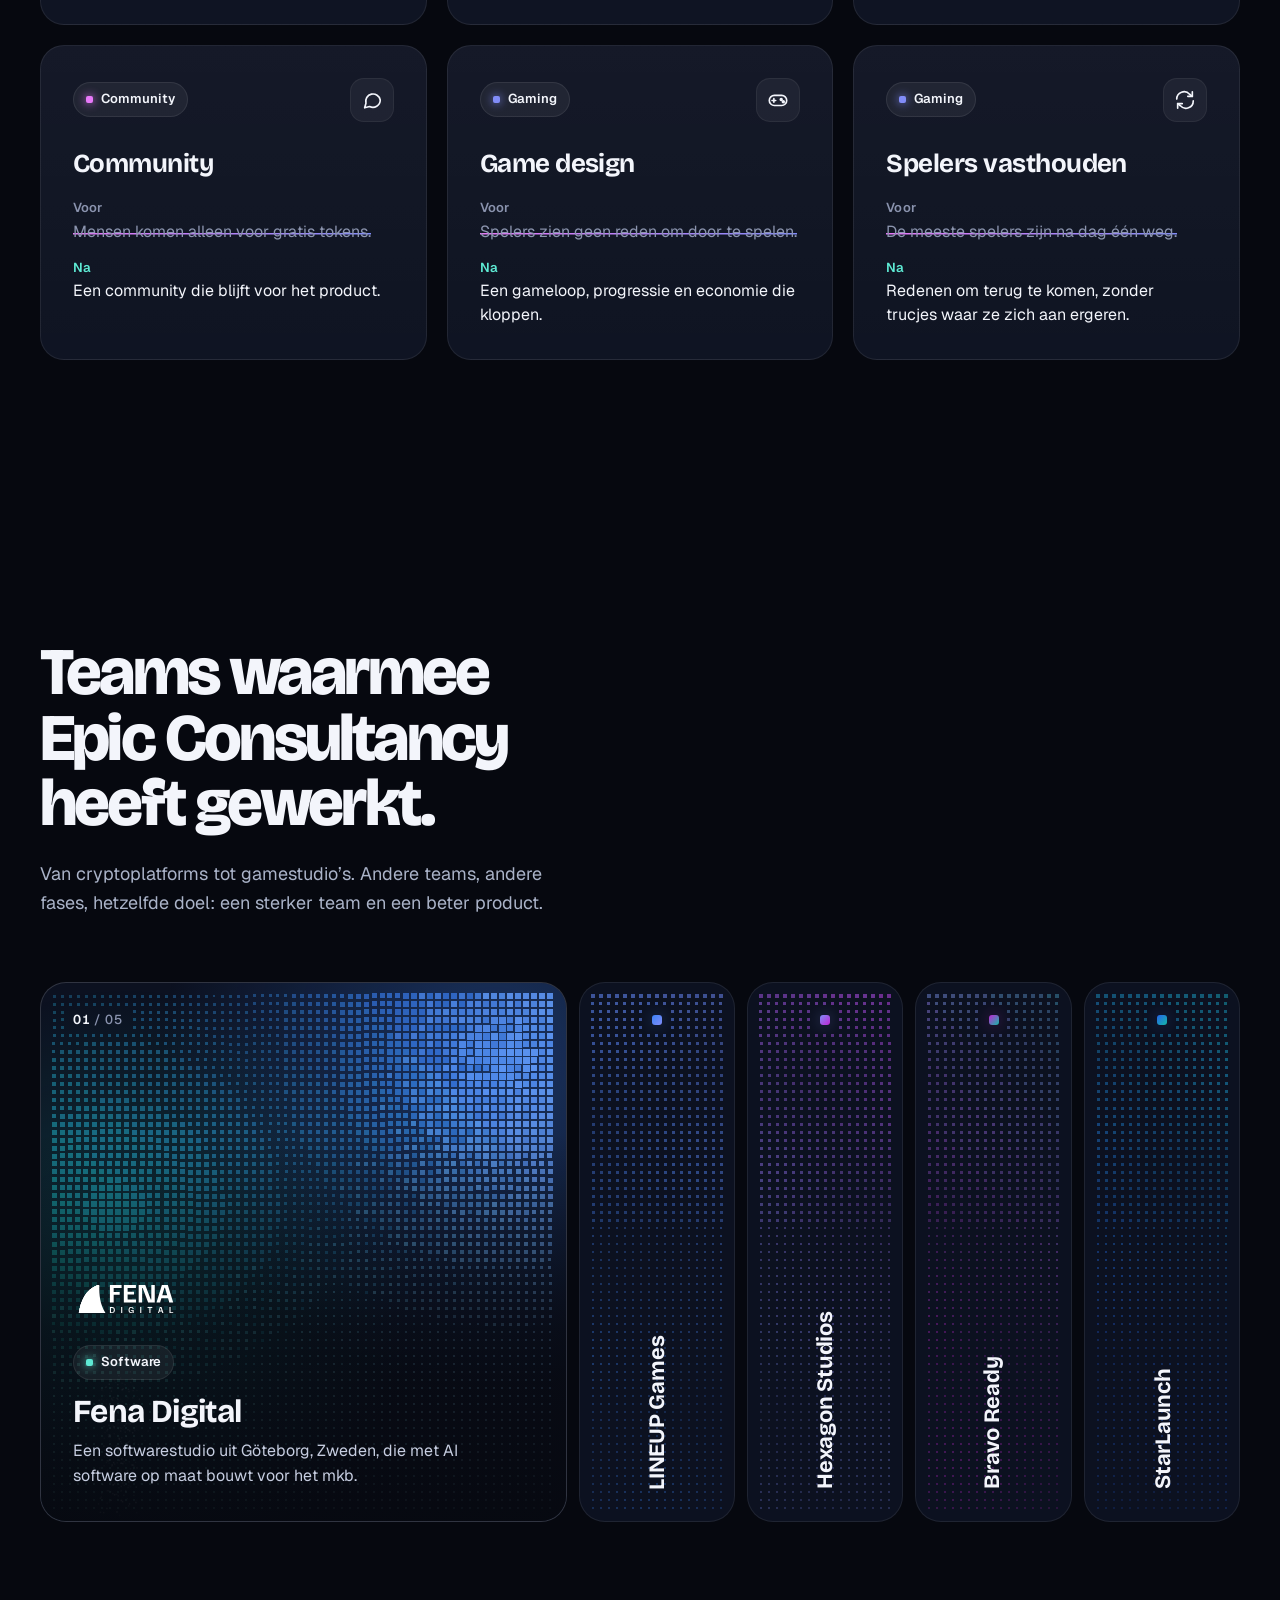
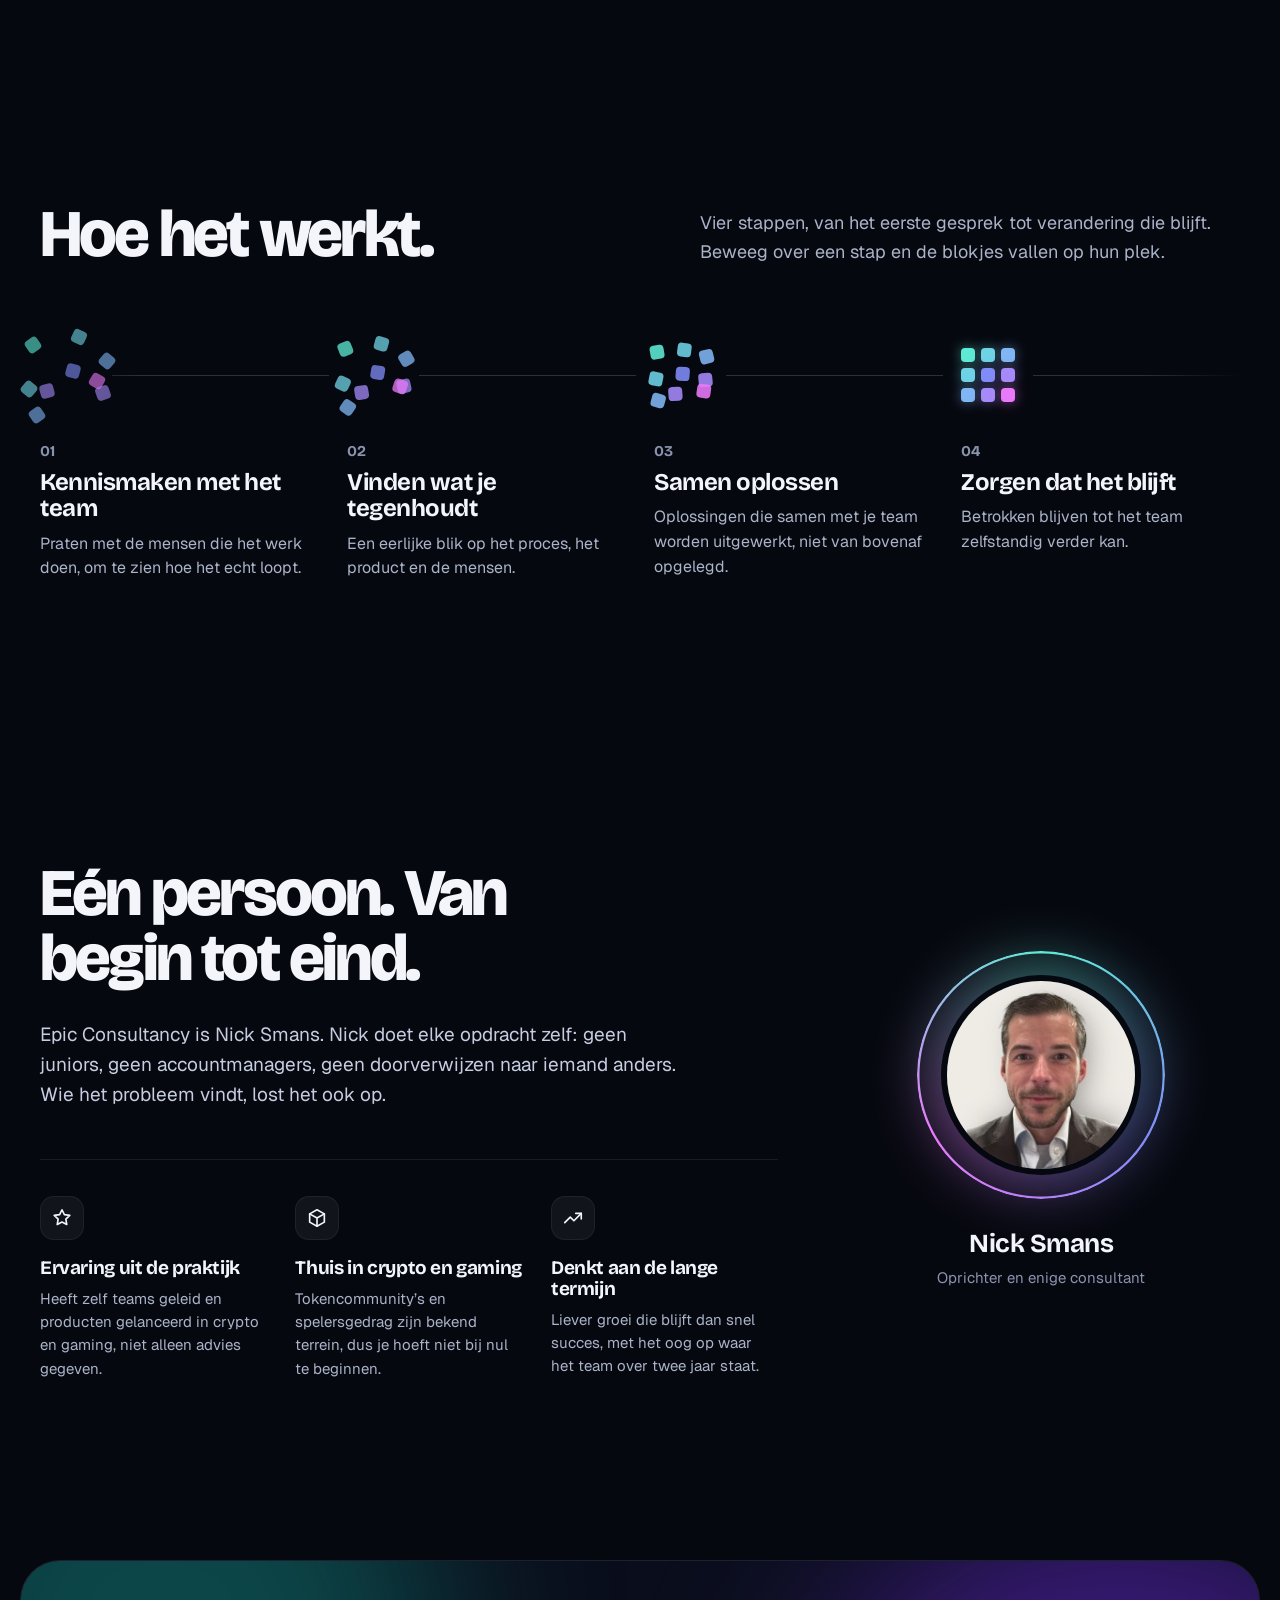
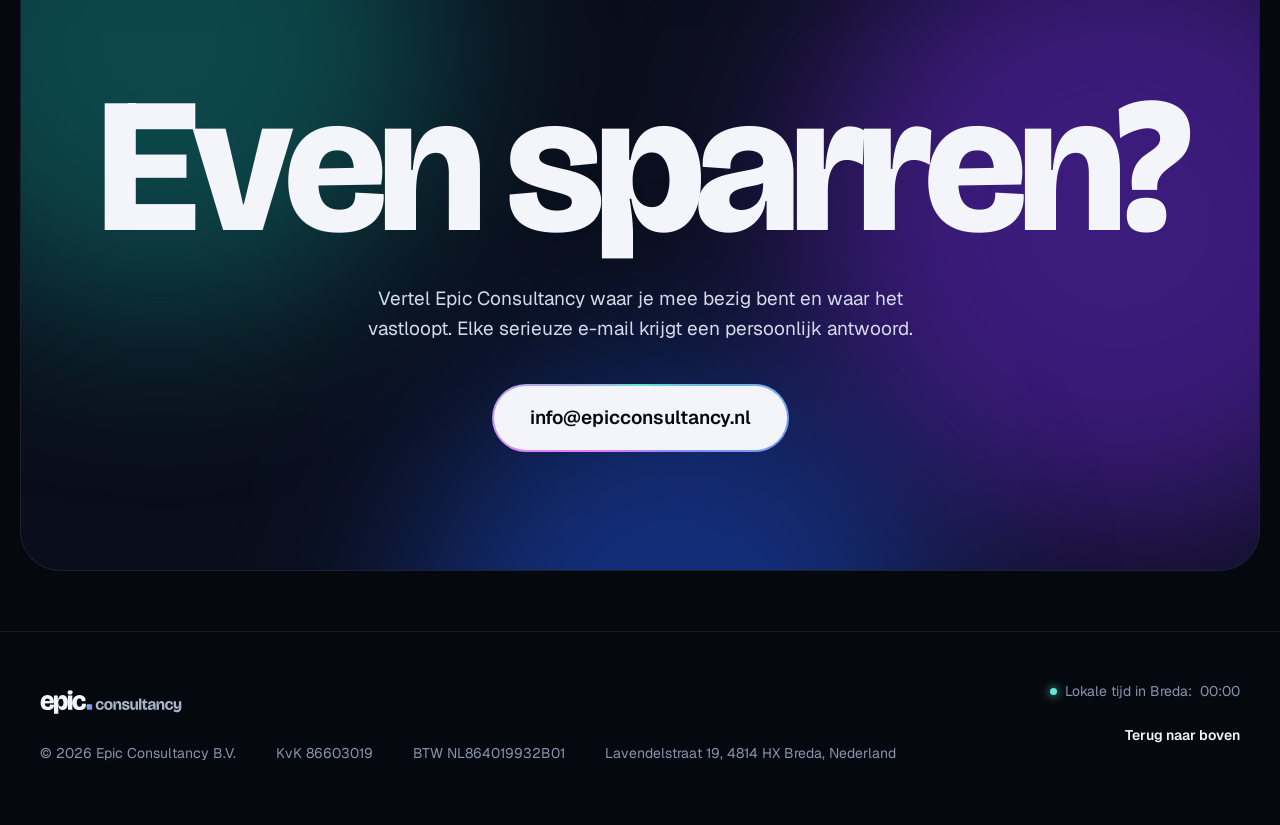
==== commit 1ddb0ba5: "Theme: bring back the light/dark toggle for the Showpiece A sun/moon button in the nav switches to a" ====
--- a/nl/index.html
+++ b/nl/index.html
@@ -25,8 +25,9 @@
 <link rel="preconnect" href="https://fonts.googleapis.com">
 <link rel="preconnect" href="https://fonts.gstatic.com" crossorigin>
 <link href="https://fonts.googleapis.com/css2?family=Bricolage+Grotesque:opsz,wdth,wght@12..96,75..100,200..800&amp;family=Geist:wght@300..700&amp;display=swap" rel="stylesheet">
-<link rel="stylesheet" href="../site.css?v=73b6f3c8">
-<style>body { margin: 0; background: #06080F; }</style>
+<script>try { if (localStorage.getItem('theme') === 'light') document.documentElement.setAttribute('data-theme', 'light'); } catch (e) {}</script>
+<link rel="stylesheet" href="../site.css?v=100a2582">
+<style>body { margin: 0; background: #06080F; } [data-theme="light"] body { background: #F3F5FA; }</style>
 </head>
 <body>
 <div class="sp" data-on-mousemove="rootMove">
@@ -53,6 +54,10 @@
             <a href="../" lang="en" hreflang="en" aria-label="English">EN</a>
             <span aria-current="page">NL</span>
           </div>
+          <button class="sp-theme" type="button" aria-pressed="false" aria-label="Licht thema">
+            <svg class="sp-moon" width="18" height="18" viewBox="0 0 24 24" fill="none" stroke="currentColor" stroke-width="2" stroke-linecap="round" stroke-linejoin="round" aria-hidden="true" focusable="false"><path d="M21 12.8A9 9 0 1 1 11.2 3a7 7 0 0 0 9.8 9.8z"></path></svg>
+            <svg class="sp-sun" width="18" height="18" viewBox="0 0 24 24" fill="none" stroke="currentColor" stroke-width="2" stroke-linecap="round" stroke-linejoin="round" aria-hidden="true" focusable="false"><circle cx="12" cy="12" r="4"></circle><path d="M12 2v2M12 20v2M4.9 4.9l1.4 1.4M17.7 17.7l1.4 1.4M2 12h2M20 12h2M4.9 19.1l1.4-1.4M17.7 6.3l1.4-1.4"></path></svg>
+          </button>
           <a class="sp-btn sp-btn-primary sp-btn-sm sp-nav-cta" href="#contact" data-on-mousemove="mag" data-on-mouseleave="magLeave">Neem contact op</a>
         </div>
       </nav>
@@ -369,6 +374,6 @@
     </div>
   </footer>
 </div>
-<script src="../site.js?v=73b6f3c8"></script>
+<script src="../site.js?v=100a2582"></script>
 </body>
 </html>
--- a/site.css
+++ b/site.css
@@ -87,6 +87,15 @@
 .sp-lang span, .sp-lang a { display: grid; place-items: center; min-width: 40px; height: 36px; border-radius: 999px; color: var(--dim); }
 .sp-lang span { background: rgba(255, 255, 255, 0.1); color: var(--ink); }
 .sp-lang a:hover { color: var(--ink); }
+.sp-theme {
+  display: grid; place-items: center; flex-shrink: 0; width: 44px; height: 44px; padding: 0;
+  border: 0; border-radius: 999px; background: rgba(255, 255, 255, 0.05); color: var(--muted); cursor: pointer;
+  transition: color 0.25s ease, background-color 0.25s ease;
+}
+.sp-theme:hover { color: var(--ink); background: rgba(255, 255, 255, 0.1); }
+.sp-theme svg { display: block; transition: transform 0.6s var(--ease); }
+.sp-theme:hover svg { transform: rotate(-24deg); }
+.sp-theme .sp-sun { display: none; }
 
 /* ---------- Buttons (magnetic) ---------- */
 .sp-btn {
@@ -451,6 +460,65 @@
   .sp-btn-xl { font-size: 16px; padding: 0 22px; }
 }
 
+/* ---------- Light theme ----------
+   Dark is the default for every visitor. The nav toggle sets [data-theme="light"] on
+   <html> and remembers it; a snippet in <head> applies a saved choice before first
+   paint. Everything below only adds light overrides, so the dark page is untouched.
+   The work panels and the contact block stay dark islands: both are built for white
+   logos, glows and additive light on dark. */
+[data-theme="light"] { color-scheme: light; }
+[data-theme="light"] body { background: #F3F5FA; }
+[data-theme="light"] .sp {
+  --bg: #F3F5FA; --panel: #FFFFFF; --ink: #0E1020; --muted: #4A5168; --dim: #5E667C;
+  --line: rgba(14, 16, 32, 0.09); --teal: #0F766E; --violet: #4F46E5; --magenta: #A21CAF;
+}
+[data-theme="light"] .sp .wb-panels, [data-theme="light"] .sp .sp-cpanel {
+  --bg: #06080F; --panel: #0C1120; --ink: #F3F5FB; --muted: #AAB3C8; --dim: #8A93AE;
+  --line: rgba(255, 255, 255, 0.08); --teal: #5EEAD4; --violet: #818CF8; --magenta: #E879F9;
+  color: var(--muted); color-scheme: dark;
+}
+[data-theme="light"] .sp-skip { color: var(--bg); }
+[data-theme="light"] .sp-aura { mix-blend-mode: multiply; background: radial-gradient(circle, rgba(79, 70, 229, 0.08), rgba(15, 118, 110, 0.05) 42%, transparent 70%); }
+[data-theme="light"] .sp-nav { background: rgba(255, 255, 255, 0.66); border-color: rgba(14, 16, 32, 0.08); box-shadow: 0 18px 40px -26px rgba(14, 16, 32, 0.32); }
+[data-theme="light"] .sp-links a:hover { background: rgba(14, 16, 32, 0.05); }
+[data-theme="light"] .sp-lang, [data-theme="light"] .sp-theme { background: rgba(14, 16, 32, 0.05); }
+[data-theme="light"] .sp-lang span, [data-theme="light"] .sp-theme:hover { background: rgba(14, 16, 32, 0.09); }
+[data-theme="light"] .sp-theme .sp-sun { display: block; }
+[data-theme="light"] .sp-theme .sp-moon { display: none; }
+/* Text on an ink-filled button takes the background colour of wherever the button sits. */
+[data-theme="light"] .sp-btn-primary { color: var(--bg); }
+[data-theme="light"] .sp-btn-ghost { background: rgba(14, 16, 32, 0.04); border-color: rgba(14, 16, 32, 0.14); }
+[data-theme="light"] .sp-btn-ghost:hover { background: rgba(14, 16, 32, 0.08); }
+/* On paper the deep glow colours mix to grey where they overlap; the bright triad
+   gives clean pastel washes instead. Narrow screens stack all three, so they get less. */
+[data-theme="light"] .sp-g1 { background: #5EEAD4; opacity: 0.3; }
+[data-theme="light"] .sp-g2 { background: #818CF8; opacity: 0.24; }
+[data-theme="light"] .sp-g3 { background: #E879F9; opacity: 0.18; }
+@media (max-width: 900px) {
+  [data-theme="light"] .sp-g1 { opacity: 0.2; }
+  [data-theme="light"] .sp-g2 { opacity: 0.14; }
+  [data-theme="light"] .sp-g3 { opacity: 0.1; }
+}
+[data-theme="light"] .sp-hero-fade { background: linear-gradient(rgba(243, 245, 250, 0), var(--bg)); }
+/* Deeper stops, because the gradient is text here: each passes AA on paper. */
+[data-theme="light"] .sp-gradtext { background-image: linear-gradient(100deg, #0F766E, #4F46E5 35%, #A21CAF 65%, #0F766E); }
+[data-theme="light"] .sp-lead, [data-theme="light"] .sp-bio { color: #353C52; }
+[data-theme="light"] .sp-shake { background: rgba(255, 255, 255, 0.6); border-color: rgba(14, 16, 32, 0.14); }
+[data-theme="light"] .sp-shake:hover { background: rgba(79, 70, 229, 0.1); border-color: rgba(79, 70, 229, 0.45); }
+[data-theme="light"] .sp-set img { filter: brightness(0); opacity: 0.62; }
+[data-theme="light"] .sp-set img:hover { opacity: 1; }
+[data-theme="light"] .sp-card { background: #FFFFFF; box-shadow: 0 1px 2px rgba(14, 16, 32, 0.04), 0 18px 40px -26px rgba(14, 16, 32, 0.22); }
+[data-theme="light"] .sp-card:hover::after { opacity: 0.6; }
+[data-theme="light"] .sp-card .sp-tag { background: rgba(14, 16, 32, 0.04); border-color: rgba(14, 16, 32, 0.08); }
+[data-theme="light"] .sp-ico { background: rgba(14, 16, 32, 0.04); border-color: rgba(14, 16, 32, 0.07); }
+[data-theme="light"] .sp-before { color: #6B7389; }
+[data-theme="light"] .sp-trackline { background: linear-gradient(90deg, transparent, rgba(14, 16, 32, 0.14) 8%, rgba(14, 16, 32, 0.14) 92%, transparent); }
+[data-theme="light"] .sp-wm path[fill="#AAB3C8"] { fill: var(--muted); }
+[data-theme="light"] .wb-panel:focus-visible { box-shadow: 0 0 0 3px #F3F5FA, 0 0 0 5px #0F766E, 0 0 36px -2px rgba(15, 118, 110, 0.3); }
+
+/* The switch itself: the new theme opens as a circle from the toggle (see site.js). */
+::view-transition-old(root), ::view-transition-new(root) { animation: none; mix-blend-mode: normal; }
+
 /* Motion off: the tweak, and the visitor's own setting. Everything rests in its final state. */
 .sp-still *, .sp-still *::before, .sp-still *::after { animation: none !important; transition: none !important; }
 @media (prefers-reduced-motion: reduce) {
